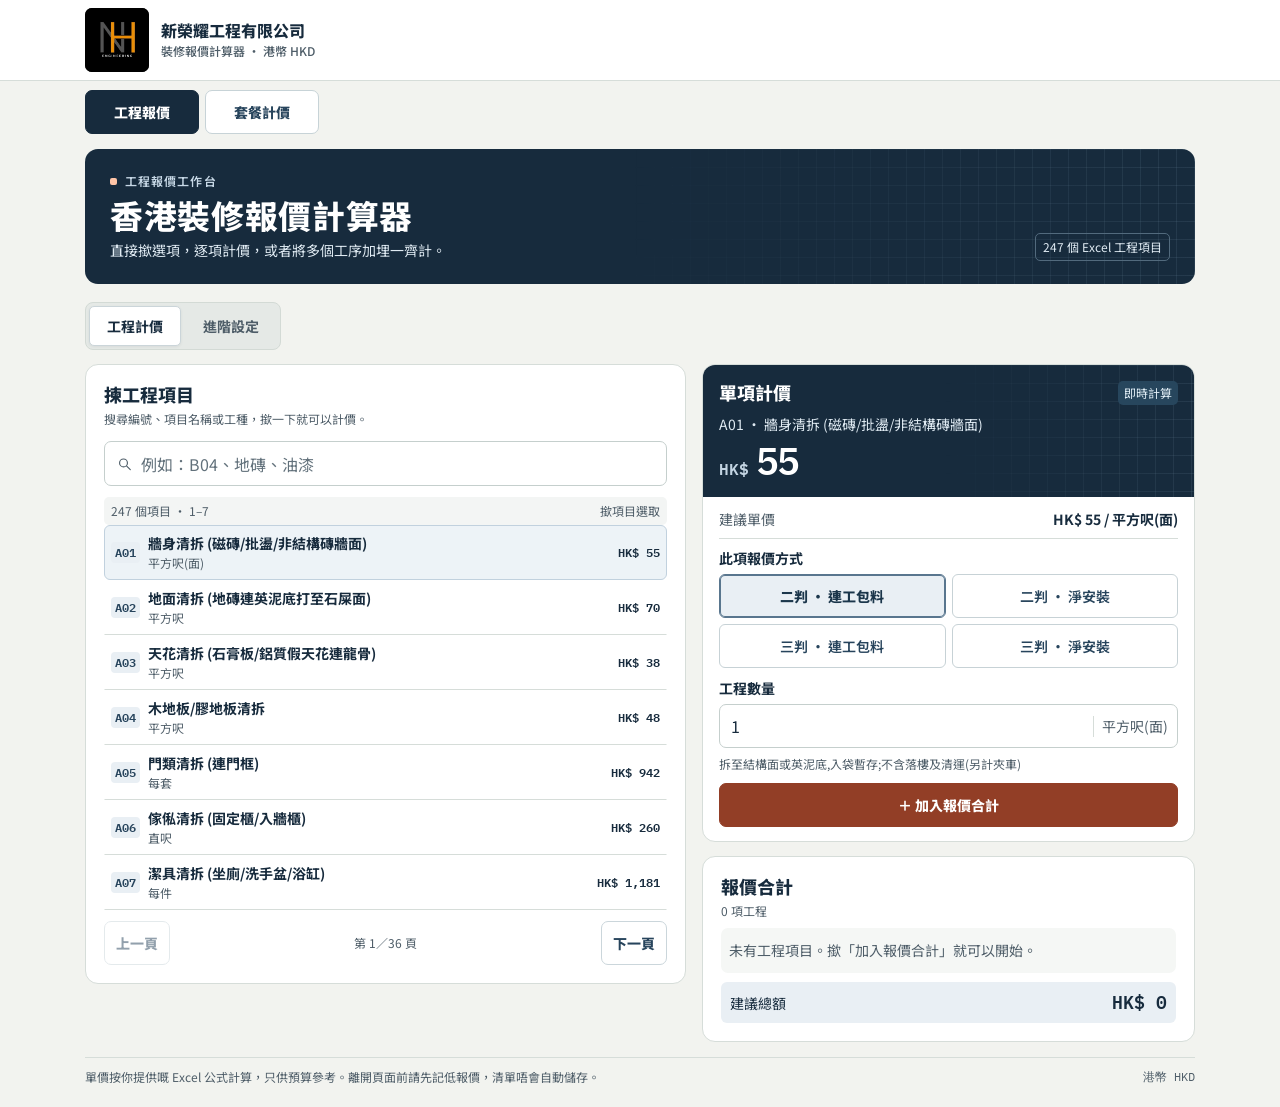
==== index.html @ e6877ed7 "Add files via upload" ====
<!doctype html>
<html lang="zh-HK">
<head>
  <meta charset="utf-8">
  <meta name="viewport" content="width=device-width, initial-scale=1">
  <meta name="theme-color" content="#172b3d">
  <title>裝修報價計算器｜新榮耀工程有限公司</title>
  <link rel="stylesheet" href="styles.css">
  <link rel="stylesheet" href="quote-view.css">
  <link rel="stylesheet" href="package-view.css">
  <script type="module" src="app.js"></script>
  <script type="module" src="package-app.js"></script>
  <script type="module" src="tabs.js"></script>
</head>
<body>
  <header class="top"><div class="frame top-inner"><img class="company-logo" src="company-logo.jpeg" width="500" height="500" alt=""><span class="wordmark">新榮耀工程有限公司<small>裝修報價計算器 · 港幣 HKD</small></span></div></header>
  <main class="frame">
    <div class="app-tabs" role="tablist" aria-label="切換計算器">
      <button type="button" role="tab" id="tab-quote" aria-selected="true" aria-controls="quote-view">工程報價</button>
      <button type="button" role="tab" id="tab-package" aria-selected="false" aria-controls="package-view" tabindex="-1">套餐計價</button>
    </div>
    <section id="quote-view" role="tabpanel" aria-labelledby="tab-quote">
    <header class="masthead"><div><p class="eyebrow"><span></span> 工程報價工作台</p><h1>香港裝修報價計算器</h1><p class="intro">直接撳選項，逐項計價，或者將多個工序加埋一齊計。</p></div><span class="meta">247 個 Excel 工程項目</span></header>
    <nav class="switcher" aria-label="計算器頁面">
      <button type="button" id="show-calculator" data-view="calculator" aria-pressed="true" aria-controls="calculator">工程計價</button>
      <button type="button" id="show-settings" data-view="settings" aria-pressed="false" aria-controls="settings">進階設定</button>
    </nav>
    <div class="workspace">
      <div class="left">
        <section class="panel library" id="calculator" aria-labelledby="library-title">
          <div class="panel-head"><div><h2 id="library-title">揀工程項目</h2><p>搜尋編號、項目名稱或工種，撳一下就可以計價。</p></div></div>
          <label class="search"><svg viewBox="0 0 24 24" width="18" height="18" fill="none" stroke="currentColor" stroke-width="1.6" stroke-linecap="round" aria-hidden="true"><circle cx="10.5" cy="10.5" r="5.5"/><path d="m15 15 5 5"/></svg><input id="search" type="search" aria-label="搜尋工程" autocomplete="off" placeholder="例如：B04、地磚、油漆"></label>
          <div class="list-label"><span id="item-count" role="status"></span><span>撳項目選取</span></div>
          <div id="items"></div>
          <div class="pager" id="pager"></div>
        </section>
        <section class="panel settings" id="settings" aria-labelledby="settings-title" hidden>
          <div class="panel-head"><div><h2 id="settings-title">進階設定</h2><p>直接撳選項，設定會即時套用到全部已加項目。</p></div></div>
          <div id="option-groups"></div>
          <div class="settings-actions"><button class="button secondary" id="reset-settings" type="button">還原 Excel 設定</button><button class="button primary" id="back" type="button">返回工程計價</button></div>
        </section>
      </div>
      <div class="right">
        <section class="panel editor" id="editor" aria-labelledby="editor-heading" tabindex="-1">
          <div class="estimate"><div class="estimate-head"><h2 id="editor-heading">單項計價</h2><span class="tag">即時計算</span></div><p id="selected-name"></p><div class="amount"><span>HK$</span><output id="preview-total" aria-live="polite" aria-atomic="true"></output></div></div>
          <div class="editor-body">
            <div class="rate-row"><span>建議單價</span><strong id="rate"></strong></div>
            <fieldset class="mode-block"><legend>此項報價方式</legend><div class="choice-grid modes" id="modes"></div></fieldset>
            <label class="qty-label"><span>工程數量</span><span class="quantity"><input id="qty" type="number" inputmode="decimal" min="0" max="10000000" step="any" value="1" aria-describedby="qty-error"><span id="unit"></span></span></label>
            <p class="error" id="qty-error" hidden>請輸入 0 至 10,000,000 之間嘅數量。</p>
            <p id="scope" class="scope"></p>
            <p id="warning" class="error" hidden>原表信心度 C，報價前建議先詢價。</p>
            <button class="button primary add" id="add" type="button">＋ 加入報價合計</button>
            <p id="add-status" class="feedback" role="status" hidden></p>
          </div>
        </section>
        <section class="panel quote" aria-labelledby="quote-title">
          <div class="panel-head"><div><h2 id="quote-title">報價合計</h2><p id="quote-count"></p></div></div>
          <div id="quote-lines"></div>
          <div class="quote-total"><span>建議總額</span><strong id="quote-total" aria-live="polite" aria-atomic="true">HK$ 0</strong></div>
        </section>
      </div>
    </div>
    <footer><p>單價按你提供嘅 Excel 公式計算，只供預算參考。離開頁面前請先記低報價，清單唔會自動儲存。</p><span>港幣 HKD</span></footer>
    </section>
    <section id="package-view" role="tabpanel" aria-labelledby="tab-package" hidden>
      <header class="banner">
        <div><p class="eyebrow"><span></span> 裝修套餐報價</p><h1>公屋／居屋套餐計算器</h1><p>揀戶型同裝修範圍，改數量，即時計算套餐報價。</p></div>
        <span class="badge">固定加價 <strong>15%</strong></span>
      </header>
      <div class="workspace">
        <section class="card picker" aria-labelledby="picker-title">
          <div class="head"><div><h2 id="picker-title">揀套餐</h2><p>直接撳選項，唔需要下拉選單。</p></div><span class="counter">12 款套餐</span></div>
          <div class="types" role="group" aria-label="屋苑類型">
            <button type="button" data-type="公屋" aria-pressed="true">公屋</button>
            <button type="button" data-type="居屋" aria-pressed="false">居屋</button>
          </div>
          <div class="options" id="package-options" role="group" aria-label="戶型及裝修範圍"></div>
        </section>
        <aside class="card estimate" aria-labelledby="estimate-title">
          <div class="estimate-head"><div class="head"><h2 id="estimate-title">套餐建議報價</h2><span class="tag">加 15%</span></div><p id="quote-package"></p><div class="amount"><span>HK$</span><output id="package-total" aria-live="polite" aria-atomic="true"></output></div></div>
          <div class="estimate-body">
            <div class="figure"><span>二判明細底價</span><strong id="base-total"></strong></div>
            <div class="figure"><span>利潤加價（15%）</span><strong id="profit-total"></strong></div>
            <p class="formula">報價 = 二判明細底價 × 1.15</p>
          </div>
        </aside>
        <section class="card details" aria-labelledby="details-title">
          <div class="head"><div><h2 id="details-title">工程明細</h2><p id="details-subtitle"></p></div><button type="button" class="reset" id="reset">還原數量</button></div>
          <p class="spec" id="spec"></p>
          <p class="hint" id="qty-help">按實際度尺修改數量；填 0 就唔計嗰項。</p>
          <div class="details-labels" aria-hidden="true"><span>工程項目 / 二判單價</span><span>數量</span><span>底價小計</span></div>
          <div id="lines"></div>
          <p class="status" id="status" role="status" hidden></p>
          <div class="bottom-total"><span>套餐建議報價</span><strong id="bottom-total"></strong></div>
        </section>
      </div>
      <footer><p>按你提供嘅 Excel 二判明細逐項重算，不採用原表唔一致嘅固定總數。只計所列工序，唔會自動另加未列明物料或費用。</p><p>報價只供預算參考。頁面重新整理後，數量會回復套餐預設。</p></footer>
    </section>
  </main>
<script data-pplx-inline-edit>
(function () {
  if (window === window.top) return;

  const allowedParentOrigins = ["https://www.perplexity.ai","https://perplexity.ai","https://testing.perplexity.ai","https://staging.perplexity.ai","https://*.preview.i.perplexity.ai","http://perplexity.localhost","http://localhost:1420","http://127.0.0.1:1420","http://localhost:3000","http://127.0.0.1:3000","http://localhost:5173","http://127.0.0.1:5173"];
  const MAX_FONT_BYTES = 500 * 1024;
  const MAX_TOTAL_FONT_BYTES = 2 * 1024 * 1024;
  const DEFAULT_LINE_HEIGHT = 16;
  let scrollForwarding = false;
  let scrollRaf = 0;
  let trustedTopOrigin = null;

  // Allow entries like "https://*.preview.i.perplexity.ai" — the wildcard
  // matches a single DNS label (no dots), so "https://*.foo" cannot stretch
  // across multiple labels.
  function matchesAllowedOrigin(origin) {
    if (!origin) return false;
    for (const entry of allowedParentOrigins) {
      if (!entry.includes("*")) {
        if (entry === origin) return true;
        continue;
      }
      const pattern = new RegExp(
        "^" +
          entry.replace(/[.+?^${}()|[\]\\]/g, "\\$&").replace(/\*/g, "[^.]+") +
          "$",
      );
      if (pattern.test(origin)) return true;
    }
    return false;
  }

  // Trust decision: when the sender is same-origin-visible (event.origin is a
  // real origin like https://www.perplexity.ai) we trust event.origin directly.
  // When event.origin is "null" (opaque broker srcdoc), we fall back to the
  // broker's stamped `parentOrigin` to identify the top window. The fallback
  // is claim-only — we rely on the browser's native `targetOrigin` enforcement
  // on the response path (see postToTrustedTop) to ensure replies can't be
  // delivered to anyone but the actual top window of that claimed origin.
  function getTrustedParentOrigin(event) {
    const forwardedParentOrigin =
      typeof event.data.parentOrigin === "string" ? event.data.parentOrigin : null;
    const parentOrigin = event.origin === "null" ? forwardedParentOrigin : event.origin;
    return matchesAllowedOrigin(parentOrigin) ? parentOrigin : null;
  }

  // All responses go to window.top with targetOrigin = the allowlisted origin.
  // An attacker that iframes us inside their own null-origin broker can claim
  // any parentOrigin they like, but the browser will drop the reply whenever
  // the real top's origin doesn't match — so the screenshot never leaves.
  function postToTrustedTop(message) {
    if (!trustedTopOrigin) return;
    try {
      window.top.postMessage(message, trustedTopOrigin);
    } catch (_error) {}
  }

  const PICK_CAPABILITIES = ["pick"];
  const PICK_CHAIN_LENGTH = 4;
  const PICK_MAX_TEXT_CHARS = 120;
  const PICK_MAX_HTML_CHARS = 300;

  function truncate(value, maxChars) {
    return value.length > maxChars ? value.slice(0, maxChars - 1) + "…" : value;
  }

  function isPickableElement(element) {
    return (
      element instanceof Element &&
      element !== document.documentElement &&
      element !== document.body
    );
  }

  function resolvePickTarget(x, y) {
    if (!Number.isFinite(x) || !Number.isFinite(y)) return null;
    const element = document.elementFromPoint(x, y);
    return isPickableElement(element) ? element.closest("svg") || element : null;
  }

  function pickLabel(element) {
    if (element.id) return element.localName + "#" + element.id;
    return [element.localName].concat(Array.from(element.classList).slice(0, 2)).join(".");
  }

  // Only attributes that help find the element in source. data-* values and URL
  // query strings or fragments can carry tokens.
  const PICK_ATTRIBUTES = new Set([
    "id",
    "class",
    "name",
    "type",
    "role",
    "alt",
    "aria-label",
    "href",
    "src",
  ]);

  function pickAttributeValue(attribute) {
    return attribute.name === "href" || attribute.name === "src"
      ? attribute.value.split(/[?#]/)[0]
      : attribute.value;
  }

  function describePickElement(element) {
    const chain = [];
    for (
      let current = element;
      isPickableElement(current) && chain.length < PICK_CHAIN_LENGTH;
      current = current.parentElement
    ) {
      chain.unshift(current);
    }
    const attributes = Array.from(element.attributes)
      .filter((attribute) => PICK_ATTRIBUTES.has(attribute.name))
      .map((attribute) => ` ${attribute.name}="${pickAttributeValue(attribute).replace(/"/g, "&quot;")}"`)
      .join("");
    const text = (element.innerText || element.textContent || "").replace(/\s+/g, " ").trim();
    return {
      chain: chain.map(pickLabel),
      html: truncate(`<${element.localName}${attributes}>`, PICK_MAX_HTML_CHARS),
      text: text ? truncate(text, PICK_MAX_TEXT_CHARS) : undefined,
    };
  }

  // Hover asks once per frame, and innerText on a large section forces layout,
  // so only the rect is re-read while the pointer stays on the same element.
  // Clicks ask for fresh details since the page may have changed the element.
  let lastPick = null;

  function describePickTarget(element, fresh) {
    if (fresh || lastPick?.element !== element) {
      lastPick = { element, details: describePickElement(element) };
    }
    const rect = element.getBoundingClientRect();
    return {
      rect: { x: rect.left, y: rect.top, width: rect.width, height: rect.height },
      ...lastPick.details,
    };
  }

  function inlineAll(original, clone) {
    if (original.nodeType !== 1 || clone.nodeType !== 1) return;

    try {
      const computedStyle = getComputedStyle(original);
      // cssText on a computed style is the serialized declaration in modern
      // Chromium/Safari — a single read beats enumerating ~400 longhand
      // properties. Firefox returns "" here, so we fall back on empty.
      const serialized = computedStyle.cssText;
      if (serialized) {
        clone.style.cssText = serialized;
      } else {
        const parts = new Array(computedStyle.length);
        for (let index = 0; index < computedStyle.length; index += 1) {
          const property = computedStyle[index];
          parts[index] = `${property}:${computedStyle.getPropertyValue(property)};`;
        }
        clone.style.cssText = parts.join("");
      }
    } catch (_error) {}

    const originalChildren = original.children;
    const clonedChildren = clone.children;
    for (
      let index = 0;
      index < originalChildren.length && index < clonedChildren.length;
      index += 1
    ) {
      inlineAll(originalChildren[index], clonedChildren[index]);
    }
  }

  function extractFontUrl(srcValue) {
    const matches = [
      ...srcValue.matchAll(
        /url\(["']?([^"')]+)["']?\)(?:\s*format\(["']?([^"')]+)["']?\))?/gi,
      ),
    ];
    if (matches.length === 0) return null;
    const woff2 = matches.find((m) => m[2] && m[2].toLowerCase().includes("woff2"));
    if (woff2) return woff2[1];
    const woff = matches.find((m) => m[2] && m[2].toLowerCase().includes("woff"));
    if (woff) return woff[1];
    return matches[0][1];
  }

  // Cache resolved font URL -> data URI across captures. Fonts on a page
  // essentially never change, and a batch run emits multiple captures back to
  // back — without this we'd refetch + re-base64 every time.
  const fontDataUriCache = new Map();
  const SRC_DECLARATION_RE = /src\s*:\s*[^;}]+/i;

  async function fetchAsDataUri(url) {
    if (fontDataUriCache.has(url)) return fontDataUriCache.get(url);
    let dataUri = null;
    try {
      const response = await fetch(url, { mode: "cors", credentials: "omit" });
      if (response.ok) {
        const blob = await response.blob();
        if (blob.size <= MAX_FONT_BYTES) {
          dataUri = await new Promise((resolve) => {
            const reader = new FileReader();
            reader.onloadend = () =>
              resolve(typeof reader.result === "string" ? reader.result : null);
            reader.onerror = () => resolve(null);
            reader.readAsDataURL(blob);
          });
        }
      }
    } catch (_error) {
      dataUri = null;
    }
    fontDataUriCache.set(url, dataUri);
    return dataUri;
  }

  function collectFontFaceRuleTexts() {
    const rules = [];
    for (const sheet of document.styleSheets) {
      let cssRules;
      try {
        cssRules = sheet.cssRules;
      } catch (_error) {
        continue;
      }
      if (!cssRules) continue;
      for (const rule of cssRules) {
        const cssText = rule.cssText || "";
        if (cssText.startsWith("@font-face")) rules.push(cssText);
      }
    }
    return rules;
  }

  async function buildInlinedFontCss() {
    const ruleTexts = collectFontFaceRuleTexts();
    if (ruleTexts.length === 0) return null;

    const resolved = ruleTexts.map((cssText) => {
      if (!SRC_DECLARATION_RE.test(cssText)) return null;
      const srcMatch = cssText.match(/src\s*:\s*([^;}]+)[;}]/i);
      if (!srcMatch) return null;
      const url = extractFontUrl(srcMatch[1]);
      if (!url) return null;
      try {
        return { cssText, url: new URL(url, document.baseURI).href };
      } catch (_error) {
        return null;
      }
    });

    const dataUris = await Promise.all(
      resolved.map((entry) => (entry ? fetchAsDataUri(entry.url) : Promise.resolve(null))),
    );

    const inlined = [];
    let totalBytes = 0;
    for (let index = 0; index < resolved.length; index += 1) {
      const entry = resolved[index];
      const dataUri = dataUris[index];
      if (!entry || !dataUri) continue;
      const approxBytes = dataUri.length * 0.75;
      if (totalBytes + approxBytes > MAX_TOTAL_FONT_BYTES) break;
      totalBytes += approxBytes;
      inlined.push(entry.cssText.replace(SRC_DECLARATION_RE, `src: url("${dataUri}")`));
    }
    return inlined.length > 0 ? inlined.join("\n") : null;
  }

  function stripExternal(clone) {
    const images = clone.querySelectorAll("img");
    for (let index = 0; index < images.length; index += 1) {
      const src = images[index].getAttribute("src");
      if (src && !src.startsWith("data:")) images[index].removeAttribute("src");
    }

    const elements = clone.querySelectorAll("*");
    for (let index = 0; index < elements.length; index += 1) {
      const style = elements[index].style.cssText;
      if (style && style.includes("url(")) {
        elements[index].style.cssText = style.replace(
          /url\(["']?(?!data:)[^)"']*["']?\)/gi,
          "none",
        );
      }
    }
  }

  function emitScroll() {
    scrollRaf = 0;
    if (!scrollForwarding) return;
    postToTrustedTop({
      type: "INLINE_EDIT_SCROLL",
      scrollX: window.scrollX,
      scrollY: window.scrollY,
      capabilities: PICK_CAPABILITIES,
    });
  }

  window.addEventListener(
    "scroll",
    function () {
      if (!scrollForwarding || scrollRaf) return;
      scrollRaf = requestAnimationFrame(emitScroll);
    },
    { passive: true, capture: true },
  );

  async function handleCaptureRequest(event) {
    const requestId = event.data.requestId;
    const scrollX = window.scrollX;
    const scrollY = window.scrollY;
    const width = window.innerWidth;
    const height = window.innerHeight;

    function postResult(dataUrl) {
      postToTrustedTop({
        type: "INLINE_EDIT_SCREENSHOT_RESULT",
        requestId,
        dataUrl,
        scrollX,
        scrollY,
      });
    }

    try {
      // Wait for any pending web fonts to resolve so both inline metrics and
      // the @font-face inlining below see the same loaded faces.
      if (document.fonts && document.fonts.ready) {
        try {
          await document.fonts.ready;
        } catch (_error) {}
      }

      const clone = document.documentElement.cloneNode(true);
      inlineAll(document.documentElement, clone);

      const removedNodes = clone.querySelectorAll("script,link[rel=\"stylesheet\"],style");
      for (let index = 0; index < removedNodes.length; index += 1) {
        removedNodes[index].remove();
      }

      stripExternal(clone);

      // Re-embed web fonts as data-URI @font-face rules so the SVG rasterizer
      // can resolve them — external font URLs aren't fetched during
      // foreignObject rendering, which would otherwise force a fallback face
      // and change text metrics.
      const inlinedFontCss = await buildInlinedFontCss();
      if (inlinedFontCss) {
        const styleEl = document.createElement("style");
        styleEl.textContent = inlinedFontCss;
        const head = clone.querySelector("head");
        if (head) head.appendChild(styleEl);
        else clone.insertBefore(styleEl, clone.firstChild);
      }

      const html = new XMLSerializer().serializeToString(clone);
      const svg =
        `<svg xmlns="http://www.w3.org/2000/svg" width="${width}" height="${height}">` +
        '<foreignObject width="100%" height="100%">' +
        `<div xmlns="http://www.w3.org/1999/xhtml" style="width:${width}px;height:${height}px;overflow:hidden">` +
        `<div style="position:relative;left:-${scrollX}px;top:-${scrollY}px">` +
        html +
        "</div></div></foreignObject></svg>";
      const svgUrl = `data:image/svg+xml;charset=utf-8,${encodeURIComponent(svg)}`;
      const image = new Image();
      image.onload = function () {
        const canvas = document.createElement("canvas");
        canvas.width = width;
        canvas.height = height;
        canvas.getContext("2d").drawImage(image, 0, 0);
        postResult(canvas.toDataURL("image/png"));
      };
      image.onerror = function () {
        postResult(null);
      };
      image.src = svgUrl;
    } catch (_error) {
      postResult(null);
    }
  }

  window.addEventListener("message", function (event) {
    if (!event.data) return;
    // Only accept messages from the direct parent frame. Blocks sibling /
    // unrelated-window postMessage senders that could otherwise reach us.
    if (event.source !== window.parent) return;

    const trustedParentOrigin = getTrustedParentOrigin(event);
    if (!trustedParentOrigin) return;
    trustedTopOrigin = trustedParentOrigin;

    if (event.data.type === "INLINE_EDIT_PICK") {
      const element = resolvePickTarget(event.data.x, event.data.y);
      postToTrustedTop({
        type: "INLINE_EDIT_PICK_RESULT",
        seq: event.data.seq,
        target: element ? describePickTarget(element, event.data.fresh === true) : null,
      });
      return;
    }

    if (event.data.type === "INLINE_EDIT_SCROLL_START") {
      scrollForwarding = true;
      emitScroll();
      return;
    }

    if (event.data.type === "INLINE_EDIT_SCROLL_STOP") {
      scrollForwarding = false;
      if (scrollRaf) cancelAnimationFrame(scrollRaf);
      scrollRaf = 0;
      return;
    }

    if (event.data.type === "INLINE_EDIT_SCROLL_BY") {
      const { deltaX, deltaY, deltaMode } = event.data;
      if (!scrollForwarding || !Number.isFinite(deltaX) || !Number.isFinite(deltaY)) return;
      if (deltaMode !== 0 && deltaMode !== 1 && deltaMode !== 2) return;
      const lineHeight =
        parseFloat(getComputedStyle(document.documentElement).lineHeight) || DEFAULT_LINE_HEIGHT;
      const scaleX = deltaMode === 1 ? lineHeight : deltaMode === 2 ? window.innerWidth : 1;
      const scaleY = deltaMode === 1 ? lineHeight : deltaMode === 2 ? window.innerHeight : 1;
      // The selection overlay receives the wheel event instead of this iframe.
      // Instant scrolling preserves trackpad deltas even on smooth-scroll sites.
      window.scrollBy({ left: deltaX * scaleX, top: deltaY * scaleY, behavior: "instant" });
      emitScroll();
      return;
    }

    if (event.data.type !== "INLINE_EDIT_CAPTURE_REQUEST") return;

    handleCaptureRequest(event);
  });
})();


</script></body>
</html>
---- styles.css ----
@import url('https://fonts.googleapis.com/css2?family=Noto+Sans+HK:wght@400;500;600;700;800&family=IBM+Plex+Mono:wght@400;500;600&display=swap');

:root{--canvas:#f2f3ef;--paper:#fff;--ink:#172b3d;--muted:#4e5d68;--border:#d6ddd9;--blue:#27445c;--blue-bg:#e9eff4;--rust:#923e26;--rust-bg:#f8efe9;--body:'Noto Sans HK','PingFang HK','Microsoft JhengHei',sans-serif;--mono:'IBM Plex Mono',monospace;--xs:.75rem;--sm:.875rem;--base:1rem;--lg:1.125rem;--xl:clamp(1.53rem,1.31rem + 1vw,2.05rem)}
*,*::before,*::after{box-sizing:border-box}
[hidden]{display:none!important}
body{margin:0;background:var(--canvas);color:var(--ink);font:var(--base)/1.5 var(--body);-webkit-font-smoothing:antialiased}
h1,h2,h3,p{margin:0}
button,input{font:inherit;color:inherit}
button{cursor:pointer}
button:disabled{cursor:not-allowed;opacity:.5}
button:focus-visible,input:focus-visible{outline:2px solid #416c90;outline-offset:2px}
.frame{width:min(100% - 56px,1110px);margin-inline:auto}
.top{background:white;border-bottom:1px solid var(--border)}
.top-inner{display:flex;align-items:center;gap:12px;padding-block:8px}
.company-logo{display:block;flex:none;width:64px;height:64px;object-fit:contain;border-radius:7px;background:#000}
.wordmark{font-weight:800;line-height:1.22}
.wordmark small{display:block;font-size:var(--xs);color:var(--muted);font-weight:500;margin-top:3px}
.app-tabs{display:flex;gap:6px;position:sticky;top:0;z-index:4;padding:9px 0;background:var(--canvas)}
.app-tabs button{min-height:44px;min-width:114px;padding:6px 14px;border:1px solid #c7d3d7;border-radius:7px;background:#fff;color:var(--blue);font-size:var(--sm);font-weight:800}
.app-tabs button[aria-selected=true]{background:var(--ink);border-color:var(--ink);color:#fff}
#quote-view .masthead,#package-view .banner{margin-top:6px}
#quote-view #editor,#quote-view #show-calculator{scroll-margin-top:66px}
#package-view .estimate{top:70px}
@media(max-width:720px){
  .frame{width:calc(100% - 28px)}
  .top-inner{padding-block:6px}
  .wordmark{font-size:var(--sm)}
  .company-logo{width:52px;height:52px}
  .app-tabs{padding-block:7px}
  .app-tabs button{flex:1;min-width:0}
}
---- quote-view.css ----
:where(#quote-view) .masthead{display:flex;align-items:end;justify-content:space-between;gap:15px;margin-block:26px 18px;padding:23px 25px;background:var(--ink);color:#fff;border-radius:13px;position:relative;isolation:isolate;overflow:hidden}
:where(#quote-view) .masthead::after,:where(#quote-view) .estimate::after{content:'';position:absolute;z-index:-1;inset:0 0 0 48%;background-image:linear-gradient(#8dacbf32 1px,transparent 1px),linear-gradient(90deg,#8dacbf32 1px,transparent 1px);background-size:18px 18px;mask-image:linear-gradient(90deg,transparent,#000);opacity:.65;pointer-events:none}
:where(#quote-view) .eyebrow{font-size:var(--xs);color:#c7d8e6;letter-spacing:.09em;font-weight:600}
:where(#quote-view) .eyebrow span{display:inline-block;width:7px;height:7px;margin-right:4px;background:#ffc5a7;border-radius:2px;vertical-align:1px}
:where(#quote-view) h1{font-size:var(--xl);line-height:1.22;letter-spacing:.02em;font-weight:800;margin:5px 0}
:where(#quote-view) .intro,:where(#quote-view) .meta{color:#e0ebf3;font-size:var(--sm)}
:where(#quote-view) .meta{font-size:var(--xs);white-space:nowrap;padding:4px 7px;border:1px solid #526a7d;border-radius:5px}
:where(#quote-view) .switcher{display:inline-flex;gap:4px;background:#e5e9e6;border:1px solid #d3dad5;padding:3px;border-radius:8px;margin-bottom:14px}
:where(#quote-view) .switcher button{border:1px solid transparent;border-radius:5px;background:none;min-height:40px;padding:6px 17px;color:var(--muted);font-size:var(--sm);font-weight:700}
:where(#quote-view) .switcher button[aria-pressed=true]{background:white;border-color:#cbd5d9;color:var(--ink);box-shadow:0 1px 3px #172b3d12}
:where(#quote-view) .workspace{display:grid;grid-template-columns:minmax(0,1.22fr) minmax(0,1fr);gap:16px;align-items:start}
:where(#quote-view) .left,:where(#quote-view) .right{min-width:0}
:where(#quote-view) .right{display:grid;gap:14px}
:where(#quote-view) .panel{border:1px solid var(--border);border-radius:13px;background:var(--paper);min-width:0}
:where(#quote-view) .library,:where(#quote-view) .settings,:where(#quote-view) .quote{padding:18px}
:where(#quote-view) .panel-head{margin-bottom:13px}
:where(#quote-view) h2{font-size:var(--lg);line-height:1.28;font-weight:800}
:where(#quote-view) .panel-head p{font-size:var(--xs);color:var(--muted);margin-top:4px}
:where(#quote-view) .search{display:flex;align-items:center;gap:8px;padding:0 11px;border:1px solid #c5cfcd;border-radius:7px;color:var(--muted);height:45px}
:where(#quote-view) .search input{min-width:0;width:100%;height:100%;padding:0;border:0;outline:none;background:transparent;font-size:var(--base)}
:where(#quote-view) .search:focus-within,:where(#quote-view) .quantity:focus-within{outline:2px solid #416c90;outline-offset:2px}
:where(#quote-view) input::placeholder{color:#62717b}
:where(#quote-view) .list-label{display:flex;justify-content:space-between;gap:6px;margin-top:11px;background:#f3f5f4;border-radius:5px;padding:5px 7px;font-size:var(--xs);color:var(--muted)}
:where(#quote-view) .item{display:grid;grid-template-columns:auto minmax(0,1fr) auto;gap:8px;align-items:center;text-align:left;width:100%;min-height:55px;border:1px solid transparent;border-bottom-color:var(--border);background:white;padding:7px 6px}
:where(#quote-view) .item:hover{background:#f5f8fa}
:where(#quote-view) .item[aria-pressed=true]{background:#edf3f7;border-color:#c1d1de;border-radius:6px}
:where(#quote-view) .code{display:inline-block;background:var(--blue-bg);color:var(--blue);font:600 var(--xs)/1.35 var(--mono);border-radius:4px;padding:2px 4px;white-space:nowrap}
:where(#quote-view) .item-text strong{display:block;font-size:var(--sm);font-weight:700;overflow-wrap:anywhere}
:where(#quote-view) .item-text small{display:block;font-size:var(--xs);color:var(--muted)}
:where(#quote-view) .item-price{font:600 var(--xs)/1.25 var(--mono);white-space:nowrap}
:where(#quote-view) .button{padding:8px 11px;min-height:44px;border:1px solid transparent;border-radius:7px;font-size:var(--sm);font-weight:800}
:where(#quote-view) .primary{background:var(--rust);color:white;border-color:var(--rust)}
:where(#quote-view) .primary:hover:not(:disabled){background:#79311d}
:where(#quote-view) .secondary{background:#fff;color:var(--blue);border-color:#cbd6db}
:where(#quote-view) .secondary:hover:not(:disabled){background:var(--blue-bg)}
:where(#quote-view) .pager{display:flex;align-items:center;justify-content:space-between;gap:8px;margin-top:11px;font-size:var(--xs);color:var(--muted)}
:where(#quote-view) .pager:empty{display:none}
:where(#quote-view) .empty{font-size:var(--sm);padding:12px 8px;color:var(--muted);background:#f5f7f5;border-radius:7px;margin-top:7px}
:where(#quote-view) .estimate{position:relative;isolation:isolate;overflow:hidden;border-radius:12px 12px 0 0;padding:16px;background:var(--ink);color:#fff}
:where(#quote-view) .estimate-head{display:flex;justify-content:space-between;align-items:center;gap:6px;margin-bottom:9px}
:where(#quote-view) .tag{background:#27465d;color:#e2eff7;padding:3px 6px;border-radius:5px;font-size:var(--xs);white-space:nowrap}
:where(#quote-view) #selected-name{color:#e0ebf3;font-size:var(--sm);overflow-wrap:anywhere}
:where(#quote-view) .amount{display:flex;gap:7px;align-items:baseline;font-family:var(--mono);margin-top:4px}
:where(#quote-view) .amount>span{color:#c3d4e2;font-weight:600;flex:none}
:where(#quote-view) .amount output{font-size:clamp(1.65rem,1.37rem + 1.28vw,2.6rem);line-height:1.1;letter-spacing:-.055em;font-weight:600;min-width:0;overflow-wrap:anywhere}
:where(#quote-view) .editor{scroll-margin-top:12px}
:where(#quote-view) .editor:focus{outline:none}
:where(#quote-view) .editor-body{padding:12px 16px 14px}
:where(#quote-view) .rate-row{display:flex;justify-content:space-between;gap:8px;font-size:var(--sm);padding-bottom:8px;border-bottom:1px solid var(--border)}
:where(#quote-view) .rate-row span{color:var(--muted)}
:where(#quote-view) .rate-row strong{text-align:right}
:where(#quote-view) fieldset{border:0;padding:0;margin:0;min-width:0}
:where(#quote-view) legend,:where(#quote-view) .qty-label>span:first-child{font-size:var(--sm);font-weight:700;display:block;padding:0;margin-bottom:5px}
:where(#quote-view) .mode-block{margin-top:9px}
:where(#quote-view) .choice-grid{display:grid;grid-template-columns:repeat(3,minmax(0,1fr));gap:6px}
:where(#quote-view) .choice-grid button{min-height:44px;padding:5px 6px;border:1px solid #c7d2d6;border-radius:6px;background:#fff;color:var(--blue);font-size:var(--sm);font-weight:600;overflow-wrap:anywhere}
:where(#quote-view) .choice-grid button:hover{background:#f4f7f9}
:where(#quote-view) .choice-grid button[aria-pressed=true]{background:var(--blue-bg);border-color:#59768e;color:#1b364b;font-weight:800;box-shadow:inset 0 0 0 1px #59768e}
:where(#quote-view) .choice-grid button small{display:block;font:500 var(--xs)/1.25 var(--mono);color:var(--muted);margin-top:2px}
:where(#quote-view) .choice-grid.modes,:where(#quote-view) .choice-grid.sites{grid-template-columns:repeat(2,minmax(0,1fr))}
:where(#quote-view) .qty-label{display:block;margin-top:10px}
:where(#quote-view) .quantity{border:1px solid #c5cfcd;border-radius:7px;display:flex;align-items:center;gap:8px;padding:0 9px;min-height:44px}
:where(#quote-view) .quantity input{flex:1;min-width:0;width:100%;border:0;outline:none;height:42px;background:transparent;font-size:var(--base)}
:where(#quote-view) .quantity>span{border-left:1px solid var(--border);padding-left:8px;color:var(--muted);font-size:var(--sm);overflow-wrap:anywhere;max-width:55%}
:where(#quote-view) .scope{color:var(--muted);font-size:var(--xs);margin-top:7px;overflow-wrap:anywhere}
:where(#quote-view) .error{color:var(--rust);font-size:var(--xs);margin-top:5px;font-weight:700}
:where(#quote-view) .add{width:100%;margin-top:10px}
:where(#quote-view) .feedback{font-size:var(--xs);color:var(--blue);font-weight:700;margin-top:7px}
:where(#quote-view) .quote .panel-head{margin-bottom:8px}
:where(#quote-view) .quote-total{margin-top:9px;padding:9px;background:var(--blue-bg);display:flex;align-items:baseline;justify-content:space-between;gap:10px;border-radius:6px;font-size:var(--sm)}
:where(#quote-view) .quote-total strong{font:600 var(--lg)/1.2 var(--mono);text-align:right;overflow-wrap:anywhere;min-width:0}
:where(#quote-view) .line{padding:8px 0;border-bottom:1px solid var(--border)}
:where(#quote-view) .line-head,:where(#quote-view) .line-tail{display:flex;justify-content:space-between;align-items:center;gap:8px}
:where(#quote-view) .line-head h3{font-size:var(--sm);overflow-wrap:anywhere}
:where(#quote-view) .line-head p{font-size:var(--xs);color:var(--muted);margin-top:2px}
:where(#quote-view) .remove{font-size:var(--xs);min-height:44px;padding:4px 6px;white-space:nowrap;color:var(--rust);background:none;border:1px solid transparent;border-radius:5px}
:where(#quote-view) .remove:hover{background:var(--rust-bg)}
:where(#quote-view) .line-tail{margin-top:6px;font-size:var(--sm)}
:where(#quote-view) .line-tail label{font-size:var(--xs);color:var(--muted);white-space:nowrap}
:where(#quote-view) .line-tail input{height:44px;width:75px;border:1px solid #c5cfcd;border-radius:6px;padding:2px 5px;font-size:var(--base)}
:where(#quote-view) .line-tail input[aria-invalid=true]{border-color:var(--rust)}
:where(#quote-view) .line-tail strong{overflow-wrap:anywhere}
:where(#quote-view) .settings-group{padding:11px 0;border-top:1px solid var(--border)}
:where(#quote-view) .settings-group h3{font-size:var(--sm);color:var(--blue);margin-bottom:9px}
:where(#quote-view) .option-field+.option-field{margin-top:10px}
:where(#quote-view) .settings-actions{display:flex;gap:7px;flex-wrap:wrap;margin-top:6px}
:where(#quote-view) footer{border-top:1px solid var(--border);margin-top:15px;padding:10px 0 21px;display:flex;justify-content:space-between;gap:10px;color:var(--muted);font-size:var(--xs)}
:where(#quote-view) footer span{white-space:nowrap;font-family:var(--mono)}
@media(max-width:720px){:where(#quote-view) .frame{width:calc(100% - 28px)}:where(#quote-view) .top-inner{min-height:55px}:where(#quote-view) .wordmark{font-size:var(--sm)}:where(#quote-view) .masthead{margin-block:14px 11px;padding:15px;align-items:start;flex-direction:column;gap:7px}:where(#quote-view) .masthead .meta{display:none}:where(#quote-view) .switcher{width:100%;margin-bottom:10px}:where(#quote-view) .switcher button{flex:1;min-height:44px}:where(#quote-view) .workspace{grid-template-columns:minmax(0,1fr);gap:11px}:where(#quote-view) .right{gap:11px}:where(#quote-view) .library,:where(#quote-view) .settings,:where(#quote-view) .quote{padding:13px}:where(#quote-view) .estimate,:where(#quote-view) .editor-body{padding-left:13px;padding-right:13px}:where(#quote-view) .item{gap:6px}:where(#quote-view) .choice-grid button{font-size:var(--xs)}:where(#quote-view) .choice-grid.modes button,:where(#quote-view) .choice-grid.sites button{font-size:var(--sm)}}
@media(max-width:720px){:where(#quote-view) .top-inner{padding-block:6px}:where(#quote-view) .company-logo{width:52px;height:52px}}
---- package-view.css ----
:where(#package-view) .banner{display:flex;justify-content:space-between;align-items:center;gap:14px;padding:23px 25px;margin-block:24px 18px;border-radius:13px;background:var(--ink);color:#fff;position:relative;isolation:isolate;overflow:hidden}
:where(#package-view) .banner::after,:where(#package-view) .estimate-head::after{content:'';position:absolute;z-index:-1;inset:0 0 0 46%;background-image:linear-gradient(#8dacbf32 1px,transparent 1px),linear-gradient(90deg,#8dacbf32 1px,transparent 1px);background-size:18px 18px;mask-image:linear-gradient(90deg,transparent,#000);opacity:.7;pointer-events:none}
:where(#package-view) .banner p{font-size:var(--sm);color:#e1ebf3}
:where(#package-view) .banner .eyebrow{font-size:var(--xs);letter-spacing:.1em;color:#c7d8e6;font-weight:700}
:where(#package-view) .eyebrow span{display:inline-block;width:7px;height:7px;border-radius:2px;background:#ffc5a7;vertical-align:1px;margin-right:4px}
:where(#package-view) h1{font-size:var(--xl);font-weight:800;line-height:1.25;margin:5px 0}
:where(#package-view) .badge{border:1px solid #7790a3;border-radius:7px;padding:5px 8px;font-size:var(--sm);white-space:nowrap;color:#e2edf5}
:where(#package-view) .badge strong{color:#ffd2b9;font:600 var(--base)/1.35 var(--mono)}
:where(#package-view) .workspace{display:grid;grid-template-columns:minmax(0,1.55fr) minmax(0,1fr);grid-template-areas:"picker estimate" "details estimate";gap:14px 16px;align-items:start}
:where(#package-view) .card{background:#fff;border:1px solid var(--border);border-radius:13px;min-width:0}
:where(#package-view) .picker,:where(#package-view) .details{padding:17px}
:where(#package-view) .picker{grid-area:picker}
:where(#package-view) .details{grid-area:details}
:where(#package-view) .estimate{grid-area:estimate;position:sticky;top:12px}
:where(#package-view) .head{display:flex;align-items:flex-start;justify-content:space-between;gap:9px}
:where(#package-view) h2{font-size:var(--lg);font-weight:800;line-height:1.25}
:where(#package-view) .head p{font-size:var(--xs);color:var(--muted);margin-top:4px}
:where(#package-view) .counter,:where(#package-view) .tag{white-space:nowrap;font-size:var(--xs);font-weight:700;padding:3px 6px;border-radius:5px}
:where(#package-view) .counter{background:var(--blue-bg);color:var(--blue)}
:where(#package-view) .types{display:grid;grid-template-columns:1fr 1fr;gap:4px;padding:3px;background:#edf0ee;border:1px solid #d5dfda;border-radius:7px;margin:11px 0 8px}
:where(#package-view) .types button{min-height:40px;padding:4px 6px;border:1px solid transparent;border-radius:5px;font-size:var(--sm);font-weight:700;color:var(--muted);background:transparent}
:where(#package-view) .types button[aria-pressed=true]{background:#fff;color:var(--ink);border-color:#c7d0d3}
:where(#package-view) .options{display:grid;grid-template-columns:repeat(4,minmax(0,1fr));gap:6px}
:where(#package-view) .options button{min-height:49px;display:flex;gap:5px;flex-wrap:wrap;align-items:center;justify-content:center;border:1px solid #c8d3d7;border-radius:6px;background:#fff;padding:5px;color:var(--blue)}
:where(#package-view) .options button:hover{background:#f3f6f8}
:where(#package-view) .options button[aria-pressed=true]{background:var(--blue-bg);border-color:#59768e;box-shadow:inset 0 0 0 1px #59768e}
:where(#package-view) .options strong{font:600 var(--sm)/1.3 var(--mono);white-space:nowrap}
:where(#package-view) .options span{font-size:var(--xs);font-weight:700;white-space:nowrap}
:where(#package-view) .estimate-head{background:var(--ink);color:#fff;border-radius:12px 12px 0 0;padding:17px;position:relative;isolation:isolate;overflow:hidden}
:where(#package-view) .tag{background:#34516a;color:#ffe3ce}
:where(#package-view) #quote-package{color:#e2ebf3;font-size:var(--sm);margin-top:8px}
:where(#package-view) .amount{display:flex;gap:7px;align-items:baseline;margin-top:2px;font-family:var(--mono)}
:where(#package-view) .amount>span{color:#c6d6e2;font-weight:600;flex:none}
:where(#package-view) .amount output{font-size:clamp(1.78rem,1.44rem + 1.55vw,2.8rem);font-weight:600;line-height:1.12;letter-spacing:-.055em;overflow-wrap:anywhere;min-width:0}
:where(#package-view) .estimate-body{padding:4px 17px 14px}
:where(#package-view) .figure,:where(#package-view) .bottom-total{display:flex;justify-content:space-between;align-items:baseline;gap:8px;padding:8px 0;border-bottom:1px solid var(--border);font-size:var(--sm)}
:where(#package-view) .figure span{color:var(--muted)}
:where(#package-view) .figure strong,:where(#package-view) .bottom-total strong{font:600 var(--sm)/1.4 var(--mono);text-align:right;overflow-wrap:anywhere}
:where(#package-view) .formula{font-size:var(--xs);color:var(--muted);margin-top:8px}
:where(#package-view) .reset{min-height:44px;flex:none;border:1px solid #c7d4d9;border-radius:6px;background:#fff;color:var(--blue);padding:4px 8px;font-size:var(--xs);font-weight:700}
:where(#package-view) .reset:hover:not(:disabled){background:var(--blue-bg)}
:where(#package-view) .spec{font-size:var(--xs);color:#364e63;background:#edf2f4;border-radius:6px;padding:6px 8px;margin:8px 0}
:where(#package-view) .hint{font-size:var(--xs);color:var(--muted);margin:7px 0}
:where(#package-view) .line,:where(#package-view) .details-labels{display:grid;grid-template-columns:minmax(0,1fr) 75px minmax(86px,auto);gap:9px;align-items:center}
:where(#package-view) .details-labels{font-size:var(--xs);color:var(--muted);background:#f4f6f5;padding:5px 7px;border-radius:5px}
:where(#package-view) .details-labels span:last-child{text-align:right}
:where(#package-view) .line{padding:7px 2px;border-bottom:1px solid var(--border)}
:where(#package-view) .description{min-width:0}
:where(#package-view) .description h3{font-size:var(--sm);font-weight:700;overflow-wrap:anywhere}
:where(#package-view) .description p{color:var(--muted);font-size:var(--xs);margin-top:2px;overflow-wrap:anywhere}
:where(#package-view) .description .line-note{margin-top:3px}
:where(#package-view) .code{display:inline-block;background:var(--blue-bg);color:var(--blue);font:600 var(--xs)/1.35 var(--mono);border-radius:4px;padding:2px 4px;white-space:nowrap}
:where(#package-view) .qty input{width:100%;min-width:0;height:44px;border-radius:6px;border:1px solid #becccf;padding:4px 6px;background:#fff;font-size:var(--base)}
:where(#package-view) .qty input[aria-invalid=true]{border-color:var(--rust)}
:where(#package-view) .qty span,:where(#package-view) .subtotal>span{display:none}
:where(#package-view) .subtotal{text-align:right}
:where(#package-view) .subtotal strong{font:600 var(--xs)/1.4 var(--mono);overflow-wrap:anywhere}
:where(#package-view) .line:has([aria-invalid=true]) .subtotal strong{color:var(--rust)}
:where(#package-view) .status{font-size:var(--xs);color:var(--blue);margin-top:6px}
:where(#package-view) .bottom-total{border-bottom:0;background:var(--blue-bg);border-radius:6px;padding:8px;margin-top:9px;font-weight:700}
:where(#package-view) footer{border-top:1px solid var(--border);margin-top:15px;padding:10px 0 21px;color:var(--muted);font-size:var(--xs)}
:where(#package-view) footer p+p{margin-top:4px}
@media(max-width:720px){:where(#package-view) .frame{width:calc(100% - 28px)}:where(#package-view) .brand{min-height:54px;font-size:var(--sm)}:where(#package-view) .banner{margin-block:13px 11px;padding:14px;align-items:flex-start;flex-direction:column;gap:7px}:where(#package-view) .badge{display:none}:where(#package-view) .workspace{grid-template-columns:minmax(0,1fr);grid-template-areas:"picker" "estimate" "details";gap:10px}:where(#package-view) .picker,:where(#package-view) .details{padding:12px}:where(#package-view) .estimate{position:static}:where(#package-view) .estimate-head{padding:12px}:where(#package-view) .estimate-body{padding:3px 12px 9px}:where(#package-view) .types button,:where(#package-view) .options button{min-height:44px}:where(#package-view) .options button{flex-direction:column;gap:0}:where(#package-view) .figure{padding:5px 0}:where(#package-view) .formula{margin-top:5px}:where(#package-view) .details-labels{display:none}:where(#package-view) .line{grid-template-columns:minmax(0,1fr) 74px minmax(80px,1fr);gap:3px 6px;padding:7px 0}:where(#package-view) .description{grid-column:1/-1}:where(#package-view) .qty,:where(#package-view) .subtotal{grid-row:2}:where(#package-view) .qty{grid-column:2;display:flex;align-items:center;gap:3px}:where(#package-view) .subtotal{grid-column:3}:where(#package-view) .qty span,:where(#package-view) .subtotal>span{display:inline;color:var(--muted);font-size:var(--xs);white-space:nowrap}:where(#package-view) .subtotal>span{display:block}:where(#package-view) .qty span{position:absolute;width:1px;height:1px;overflow:hidden;clip-path:inset(50%)}}
@media(max-width:720px){:where(#package-view) .line{grid-template-columns:minmax(0,1fr) minmax(0,1fr)}:where(#package-view) .qty{grid-column:1;gap:7px}:where(#package-view) .qty span{position:static;width:auto;height:auto;clip-path:none}:where(#package-view) .qty input{max-width:88px}:where(#package-view) .subtotal{grid-column:2}}
@media(max-width:720px){:where(#package-view) .brand{padding-block:6px}:where(#package-view) .company-logo{width:52px;height:52px}}
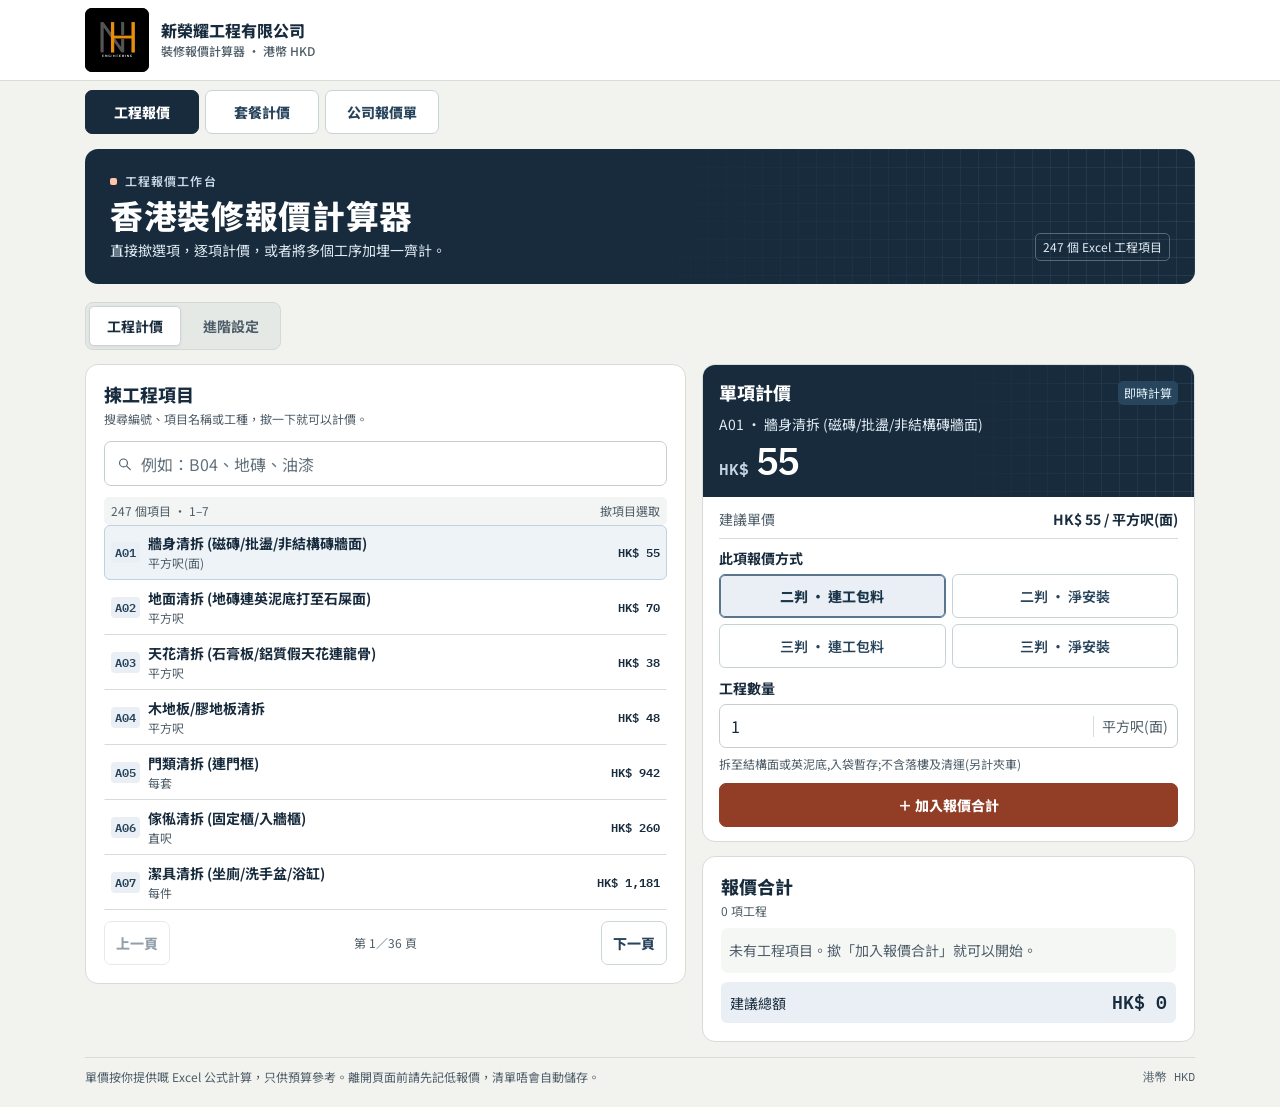
==== commit 5c97bc61: "Add files via upload" ====
--- a/index.html
+++ b/index.html
@@ -11,13 +11,14 @@
   <script type="module" src="app.js"></script>
   <script type="module" src="package-app.js"></script>
   <script type="module" src="tabs.js"></script>
-</head>
+<link rel="stylesheet" href="company-quote.css"><script type="module" src="company-quote.js"></script></head>
 <body>
   <header class="top"><div class="frame top-inner"><img class="company-logo" src="company-logo.jpeg" width="500" height="500" alt=""><span class="wordmark">新榮耀工程有限公司<small>裝修報價計算器 · 港幣 HKD</small></span></div></header>
   <main class="frame">
     <div class="app-tabs" role="tablist" aria-label="切換計算器">
       <button type="button" role="tab" id="tab-quote" aria-selected="true" aria-controls="quote-view">工程報價</button>
       <button type="button" role="tab" id="tab-package" aria-selected="false" aria-controls="package-view" tabindex="-1">套餐計價</button>
+      <button type="button" role="tab" id="tab-company" aria-selected="false" aria-controls="company-view" tabindex="-1">公司報價單</button>
     </div>
     <section id="quote-view" role="tabpanel" aria-labelledby="tab-quote">
     <header class="masthead"><div><p class="eyebrow"><span></span> 工程報價工作台</p><h1>香港裝修報價計算器</h1><p class="intro">直接撳選項，逐項計價，或者將多個工序加埋一齊計。</p></div><span class="meta">247 個 Excel 工程項目</span></header>
@@ -97,446 +98,7 @@
       </div>
       <footer><p>按你提供嘅 Excel 二判明細逐項重算，不採用原表唔一致嘅固定總數。只計所列工序，唔會自動另加未列明物料或費用。</p><p>報價只供預算參考。頁面重新整理後，數量會回復套餐預設。</p></footer>
     </section>
+<section id="company-view" role="tabpanel" aria-labelledby="tab-company" hidden></section>
   </main>
-<script data-pplx-inline-edit>
-(function () {
-  if (window === window.top) return;
-
-  const allowedParentOrigins = ["https://www.perplexity.ai","https://perplexity.ai","https://testing.perplexity.ai","https://staging.perplexity.ai","https://*.preview.i.perplexity.ai","http://perplexity.localhost","http://localhost:1420","http://127.0.0.1:1420","http://localhost:3000","http://127.0.0.1:3000","http://localhost:5173","http://127.0.0.1:5173"];
-  const MAX_FONT_BYTES = 500 * 1024;
-  const MAX_TOTAL_FONT_BYTES = 2 * 1024 * 1024;
-  const DEFAULT_LINE_HEIGHT = 16;
-  let scrollForwarding = false;
-  let scrollRaf = 0;
-  let trustedTopOrigin = null;
-
-  // Allow entries like "https://*.preview.i.perplexity.ai" — the wildcard
-  // matches a single DNS label (no dots), so "https://*.foo" cannot stretch
-  // across multiple labels.
-  function matchesAllowedOrigin(origin) {
-    if (!origin) return false;
-    for (const entry of allowedParentOrigins) {
-      if (!entry.includes("*")) {
-        if (entry === origin) return true;
-        continue;
-      }
-      const pattern = new RegExp(
-        "^" +
-          entry.replace(/[.+?^${}()|[\]\\]/g, "\\$&").replace(/\*/g, "[^.]+") +
-          "$",
-      );
-      if (pattern.test(origin)) return true;
-    }
-    return false;
-  }
-
-  // Trust decision: when the sender is same-origin-visible (event.origin is a
-  // real origin like https://www.perplexity.ai) we trust event.origin directly.
-  // When event.origin is "null" (opaque broker srcdoc), we fall back to the
-  // broker's stamped `parentOrigin` to identify the top window. The fallback
-  // is claim-only — we rely on the browser's native `targetOrigin` enforcement
-  // on the response path (see postToTrustedTop) to ensure replies can't be
-  // delivered to anyone but the actual top window of that claimed origin.
-  function getTrustedParentOrigin(event) {
-    const forwardedParentOrigin =
-      typeof event.data.parentOrigin === "string" ? event.data.parentOrigin : null;
-    const parentOrigin = event.origin === "null" ? forwardedParentOrigin : event.origin;
-    return matchesAllowedOrigin(parentOrigin) ? parentOrigin : null;
-  }
-
-  // All responses go to window.top with targetOrigin = the allowlisted origin.
-  // An attacker that iframes us inside their own null-origin broker can claim
-  // any parentOrigin they like, but the browser will drop the reply whenever
-  // the real top's origin doesn't match — so the screenshot never leaves.
-  function postToTrustedTop(message) {
-    if (!trustedTopOrigin) return;
-    try {
-      window.top.postMessage(message, trustedTopOrigin);
-    } catch (_error) {}
-  }
-
-  const PICK_CAPABILITIES = ["pick"];
-  const PICK_CHAIN_LENGTH = 4;
-  const PICK_MAX_TEXT_CHARS = 120;
-  const PICK_MAX_HTML_CHARS = 300;
-
-  function truncate(value, maxChars) {
-    return value.length > maxChars ? value.slice(0, maxChars - 1) + "…" : value;
-  }
-
-  function isPickableElement(element) {
-    return (
-      element instanceof Element &&
-      element !== document.documentElement &&
-      element !== document.body
-    );
-  }
-
-  function resolvePickTarget(x, y) {
-    if (!Number.isFinite(x) || !Number.isFinite(y)) return null;
-    const element = document.elementFromPoint(x, y);
-    return isPickableElement(element) ? element.closest("svg") || element : null;
-  }
-
-  function pickLabel(element) {
-    if (element.id) return element.localName + "#" + element.id;
-    return [element.localName].concat(Array.from(element.classList).slice(0, 2)).join(".");
-  }
-
-  // Only attributes that help find the element in source. data-* values and URL
-  // query strings or fragments can carry tokens.
-  const PICK_ATTRIBUTES = new Set([
-    "id",
-    "class",
-    "name",
-    "type",
-    "role",
-    "alt",
-    "aria-label",
-    "href",
-    "src",
-  ]);
-
-  function pickAttributeValue(attribute) {
-    return attribute.name === "href" || attribute.name === "src"
-      ? attribute.value.split(/[?#]/)[0]
-      : attribute.value;
-  }
-
-  function describePickElement(element) {
-    const chain = [];
-    for (
-      let current = element;
-      isPickableElement(current) && chain.length < PICK_CHAIN_LENGTH;
-      current = current.parentElement
-    ) {
-      chain.unshift(current);
-    }
-    const attributes = Array.from(element.attributes)
-      .filter((attribute) => PICK_ATTRIBUTES.has(attribute.name))
-      .map((attribute) => ` ${attribute.name}="${pickAttributeValue(attribute).replace(/"/g, "&quot;")}"`)
-      .join("");
-    const text = (element.innerText || element.textContent || "").replace(/\s+/g, " ").trim();
-    return {
-      chain: chain.map(pickLabel),
-      html: truncate(`<${element.localName}${attributes}>`, PICK_MAX_HTML_CHARS),
-      text: text ? truncate(text, PICK_MAX_TEXT_CHARS) : undefined,
-    };
-  }
-
-  // Hover asks once per frame, and innerText on a large section forces layout,
-  // so only the rect is re-read while the pointer stays on the same element.
-  // Clicks ask for fresh details since the page may have changed the element.
-  let lastPick = null;
-
-  function describePickTarget(element, fresh) {
-    if (fresh || lastPick?.element !== element) {
-      lastPick = { element, details: describePickElement(element) };
-    }
-    const rect = element.getBoundingClientRect();
-    return {
-      rect: { x: rect.left, y: rect.top, width: rect.width, height: rect.height },
-      ...lastPick.details,
-    };
-  }
-
-  function inlineAll(original, clone) {
-    if (original.nodeType !== 1 || clone.nodeType !== 1) return;
-
-    try {
-      const computedStyle = getComputedStyle(original);
-      // cssText on a computed style is the serialized declaration in modern
-      // Chromium/Safari — a single read beats enumerating ~400 longhand
-      // properties. Firefox returns "" here, so we fall back on empty.
-      const serialized = computedStyle.cssText;
-      if (serialized) {
-        clone.style.cssText = serialized;
-      } else {
-        const parts = new Array(computedStyle.length);
-        for (let index = 0; index < computedStyle.length; index += 1) {
-          const property = computedStyle[index];
-          parts[index] = `${property}:${computedStyle.getPropertyValue(property)};`;
-        }
-        clone.style.cssText = parts.join("");
-      }
-    } catch (_error) {}
-
-    const originalChildren = original.children;
-    const clonedChildren = clone.children;
-    for (
-      let index = 0;
-      index < originalChildren.length && index < clonedChildren.length;
-      index += 1
-    ) {
-      inlineAll(originalChildren[index], clonedChildren[index]);
-    }
-  }
-
-  function extractFontUrl(srcValue) {
-    const matches = [
-      ...srcValue.matchAll(
-        /url\(["']?([^"')]+)["']?\)(?:\s*format\(["']?([^"')]+)["']?\))?/gi,
-      ),
-    ];
-    if (matches.length === 0) return null;
-    const woff2 = matches.find((m) => m[2] && m[2].toLowerCase().includes("woff2"));
-    if (woff2) return woff2[1];
-    const woff = matches.find((m) => m[2] && m[2].toLowerCase().includes("woff"));
-    if (woff) return woff[1];
-    return matches[0][1];
-  }
-
-  // Cache resolved font URL -> data URI across captures. Fonts on a page
-  // essentially never change, and a batch run emits multiple captures back to
-  // back — without this we'd refetch + re-base64 every time.
-  const fontDataUriCache = new Map();
-  const SRC_DECLARATION_RE = /src\s*:\s*[^;}]+/i;
-
-  async function fetchAsDataUri(url) {
-    if (fontDataUriCache.has(url)) return fontDataUriCache.get(url);
-    let dataUri = null;
-    try {
-      const response = await fetch(url, { mode: "cors", credentials: "omit" });
-      if (response.ok) {
-        const blob = await response.blob();
-        if (blob.size <= MAX_FONT_BYTES) {
-          dataUri = await new Promise((resolve) => {
-            const reader = new FileReader();
-            reader.onloadend = () =>
-              resolve(typeof reader.result === "string" ? reader.result : null);
-            reader.onerror = () => resolve(null);
-            reader.readAsDataURL(blob);
-          });
-        }
-      }
-    } catch (_error) {
-      dataUri = null;
-    }
-    fontDataUriCache.set(url, dataUri);
-    return dataUri;
-  }
-
-  function collectFontFaceRuleTexts() {
-    const rules = [];
-    for (const sheet of document.styleSheets) {
-      let cssRules;
-      try {
-        cssRules = sheet.cssRules;
-      } catch (_error) {
-        continue;
-      }
-      if (!cssRules) continue;
-      for (const rule of cssRules) {
-        const cssText = rule.cssText || "";
-        if (cssText.startsWith("@font-face")) rules.push(cssText);
-      }
-    }
-    return rules;
-  }
-
-  async function buildInlinedFontCss() {
-    const ruleTexts = collectFontFaceRuleTexts();
-    if (ruleTexts.length === 0) return null;
-
-    const resolved = ruleTexts.map((cssText) => {
-      if (!SRC_DECLARATION_RE.test(cssText)) return null;
-      const srcMatch = cssText.match(/src\s*:\s*([^;}]+)[;}]/i);
-      if (!srcMatch) return null;
-      const url = extractFontUrl(srcMatch[1]);
-      if (!url) return null;
-      try {
-        return { cssText, url: new URL(url, document.baseURI).href };
-      } catch (_error) {
-        return null;
-      }
-    });
-
-    const dataUris = await Promise.all(
-      resolved.map((entry) => (entry ? fetchAsDataUri(entry.url) : Promise.resolve(null))),
-    );
-
-    const inlined = [];
-    let totalBytes = 0;
-    for (let index = 0; index < resolved.length; index += 1) {
-      const entry = resolved[index];
-      const dataUri = dataUris[index];
-      if (!entry || !dataUri) continue;
-      const approxBytes = dataUri.length * 0.75;
-      if (totalBytes + approxBytes > MAX_TOTAL_FONT_BYTES) break;
-      totalBytes += approxBytes;
-      inlined.push(entry.cssText.replace(SRC_DECLARATION_RE, `src: url("${dataUri}")`));
-    }
-    return inlined.length > 0 ? inlined.join("\n") : null;
-  }
-
-  function stripExternal(clone) {
-    const images = clone.querySelectorAll("img");
-    for (let index = 0; index < images.length; index += 1) {
-      const src = images[index].getAttribute("src");
-      if (src && !src.startsWith("data:")) images[index].removeAttribute("src");
-    }
-
-    const elements = clone.querySelectorAll("*");
-    for (let index = 0; index < elements.length; index += 1) {
-      const style = elements[index].style.cssText;
-      if (style && style.includes("url(")) {
-        elements[index].style.cssText = style.replace(
-          /url\(["']?(?!data:)[^)"']*["']?\)/gi,
-          "none",
-        );
-      }
-    }
-  }
-
-  function emitScroll() {
-    scrollRaf = 0;
-    if (!scrollForwarding) return;
-    postToTrustedTop({
-      type: "INLINE_EDIT_SCROLL",
-      scrollX: window.scrollX,
-      scrollY: window.scrollY,
-      capabilities: PICK_CAPABILITIES,
-    });
-  }
-
-  window.addEventListener(
-    "scroll",
-    function () {
-      if (!scrollForwarding || scrollRaf) return;
-      scrollRaf = requestAnimationFrame(emitScroll);
-    },
-    { passive: true, capture: true },
-  );
-
-  async function handleCaptureRequest(event) {
-    const requestId = event.data.requestId;
-    const scrollX = window.scrollX;
-    const scrollY = window.scrollY;
-    const width = window.innerWidth;
-    const height = window.innerHeight;
-
-    function postResult(dataUrl) {
-      postToTrustedTop({
-        type: "INLINE_EDIT_SCREENSHOT_RESULT",
-        requestId,
-        dataUrl,
-        scrollX,
-        scrollY,
-      });
-    }
-
-    try {
-      // Wait for any pending web fonts to resolve so both inline metrics and
-      // the @font-face inlining below see the same loaded faces.
-      if (document.fonts && document.fonts.ready) {
-        try {
-          await document.fonts.ready;
-        } catch (_error) {}
-      }
-
-      const clone = document.documentElement.cloneNode(true);
-      inlineAll(document.documentElement, clone);
-
-      const removedNodes = clone.querySelectorAll("script,link[rel=\"stylesheet\"],style");
-      for (let index = 0; index < removedNodes.length; index += 1) {
-        removedNodes[index].remove();
-      }
-
-      stripExternal(clone);
-
-      // Re-embed web fonts as data-URI @font-face rules so the SVG rasterizer
-      // can resolve them — external font URLs aren't fetched during
-      // foreignObject rendering, which would otherwise force a fallback face
-      // and change text metrics.
-      const inlinedFontCss = await buildInlinedFontCss();
-      if (inlinedFontCss) {
-        const styleEl = document.createElement("style");
-        styleEl.textContent = inlinedFontCss;
-        const head = clone.querySelector("head");
-        if (head) head.appendChild(styleEl);
-        else clone.insertBefore(styleEl, clone.firstChild);
-      }
-
-      const html = new XMLSerializer().serializeToString(clone);
-      const svg =
-        `<svg xmlns="http://www.w3.org/2000/svg" width="${width}" height="${height}">` +
-        '<foreignObject width="100%" height="100%">' +
-        `<div xmlns="http://www.w3.org/1999/xhtml" style="width:${width}px;height:${height}px;overflow:hidden">` +
-        `<div style="position:relative;left:-${scrollX}px;top:-${scrollY}px">` +
-        html +
-        "</div></div></foreignObject></svg>";
-      const svgUrl = `data:image/svg+xml;charset=utf-8,${encodeURIComponent(svg)}`;
-      const image = new Image();
-      image.onload = function () {
-        const canvas = document.createElement("canvas");
-        canvas.width = width;
-        canvas.height = height;
-        canvas.getContext("2d").drawImage(image, 0, 0);
-        postResult(canvas.toDataURL("image/png"));
-      };
-      image.onerror = function () {
-        postResult(null);
-      };
-      image.src = svgUrl;
-    } catch (_error) {
-      postResult(null);
-    }
-  }
-
-  window.addEventListener("message", function (event) {
-    if (!event.data) return;
-    // Only accept messages from the direct parent frame. Blocks sibling /
-    // unrelated-window postMessage senders that could otherwise reach us.
-    if (event.source !== window.parent) return;
-
-    const trustedParentOrigin = getTrustedParentOrigin(event);
-    if (!trustedParentOrigin) return;
-    trustedTopOrigin = trustedParentOrigin;
-
-    if (event.data.type === "INLINE_EDIT_PICK") {
-      const element = resolvePickTarget(event.data.x, event.data.y);
-      postToTrustedTop({
-        type: "INLINE_EDIT_PICK_RESULT",
-        seq: event.data.seq,
-        target: element ? describePickTarget(element, event.data.fresh === true) : null,
-      });
-      return;
-    }
-
-    if (event.data.type === "INLINE_EDIT_SCROLL_START") {
-      scrollForwarding = true;
-      emitScroll();
-      return;
-    }
-
-    if (event.data.type === "INLINE_EDIT_SCROLL_STOP") {
-      scrollForwarding = false;
-      if (scrollRaf) cancelAnimationFrame(scrollRaf);
-      scrollRaf = 0;
-      return;
-    }
-
-    if (event.data.type === "INLINE_EDIT_SCROLL_BY") {
-      const { deltaX, deltaY, deltaMode } = event.data;
-      if (!scrollForwarding || !Number.isFinite(deltaX) || !Number.isFinite(deltaY)) return;
-      if (deltaMode !== 0 && deltaMode !== 1 && deltaMode !== 2) return;
-      const lineHeight =
-        parseFloat(getComputedStyle(document.documentElement).lineHeight) || DEFAULT_LINE_HEIGHT;
-      const scaleX = deltaMode === 1 ? lineHeight : deltaMode === 2 ? window.innerWidth : 1;
-      const scaleY = deltaMode === 1 ? lineHeight : deltaMode === 2 ? window.innerHeight : 1;
-      // The selection overlay receives the wheel event instead of this iframe.
-      // Instant scrolling preserves trackpad deltas even on smooth-scroll sites.
-      window.scrollBy({ left: deltaX * scaleX, top: deltaY * scaleY, behavior: "instant" });
-      emitScroll();
-      return;
-    }
-
-    if (event.data.type !== "INLINE_EDIT_CAPTURE_REQUEST") return;
-
-    handleCaptureRequest(event);
-  });
-})();
-
-
-</script></body>
+</body>
 </html>
--- a/company-quote.css
+++ b/company-quote.css
@@ -0,0 +1 @@
+#company-view{padding:24px 0}.cq-controls{background:white;padding:24px;border:1px solid #ddd;border-radius:12px}.cq-grid{display:grid;grid-template-columns:repeat(3,minmax(0,1fr));gap:16px;margin:20px 0}#company-view label{display:flex;flex-direction:column;gap:6px;font-size:14px}#company-view input,#company-view select,#company-view textarea{box-sizing:border-box;width:100%;padding:10px;border:1px solid #bac3ca;border-radius:5px;background:white;color:#172b3d;font:inherit}#company-view button{padding:11px 16px;border:1px solid #c98000;border-radius:6px;background:#fff4de;color:#382300;cursor:pointer}#company-view button:disabled{opacity:.4;cursor:not-allowed}.cq-actions{display:flex;gap:10px;flex-wrap:wrap;margin:18px 0}.cq-scroll{overflow:auto}#company-view table{border-collapse:collapse;width:100%;font-size:13px}#company-view th,#company-view td{padding:10px 6px;text-align:left;border-bottom:1px solid #ddd;vertical-align:top}.cq-scroll table{min-width:900px}.cq-scroll td:first-child{min-width:220px}#company-view small{display:block;white-space:pre-wrap;color:#555;margin-top:5px}#cq-error{color:#b02727}#company-view dl{display:grid;grid-template-columns:1fr auto;gap:10px;max-width:400px;margin:24px 0 24px auto}#company-view dd{margin:0;text-align:right;font-weight:bold}#cq-paper{margin:24px auto;background:white;padding:35px;border:1px solid #ddd;color:#111}.cq-letterhead,.cq-meta,.cq-sign{display:flex;gap:24px;justify-content:space-between}.cq-letterhead{align-items:center;border-bottom:3px solid #e69200;padding-bottom:20px}.cq-letterhead img{width:85px;height:85px;object-fit:contain}.cq-letterhead h2{font-size:20px}.cq-letterhead p{font-size:13px}.cq-pre{white-space:pre-wrap;overflow-wrap:anywhere}.cq-sign{margin-top:60px}#cq-paper td{overflow-wrap:anywhere}#cq-paper table{table-layout:fixed}@media(max-width:720px){.cq-grid{grid-template-columns:1fr}.cq-controls{padding:15px}#cq-paper{padding:15px}.cq-letterhead{flex-wrap:wrap}.app-tabs{flex-wrap:wrap}}@media print{@page{size:A4;margin:13mm}body.cq-printing{background:white}body.cq-printing>*:not(main){display:none!important}body.cq-printing main{width:100%;max-width:none;margin:0;padding:0}body.cq-printing main>*:not(#company-view){display:none!important}body.cq-printing #company-view{display:block!important;padding:0}body.cq-printing .cq-controls{display:none!important}body.cq-printing #cq-paper{display:block!important;margin:0;padding:0;border:0}#cq-paper thead{display:table-header-group}#cq-paper tr,#cq-paper .cq-sign{break-inside:avoid}#cq-paper{font-size:11px}#cq-paper table{font-size:10px}}
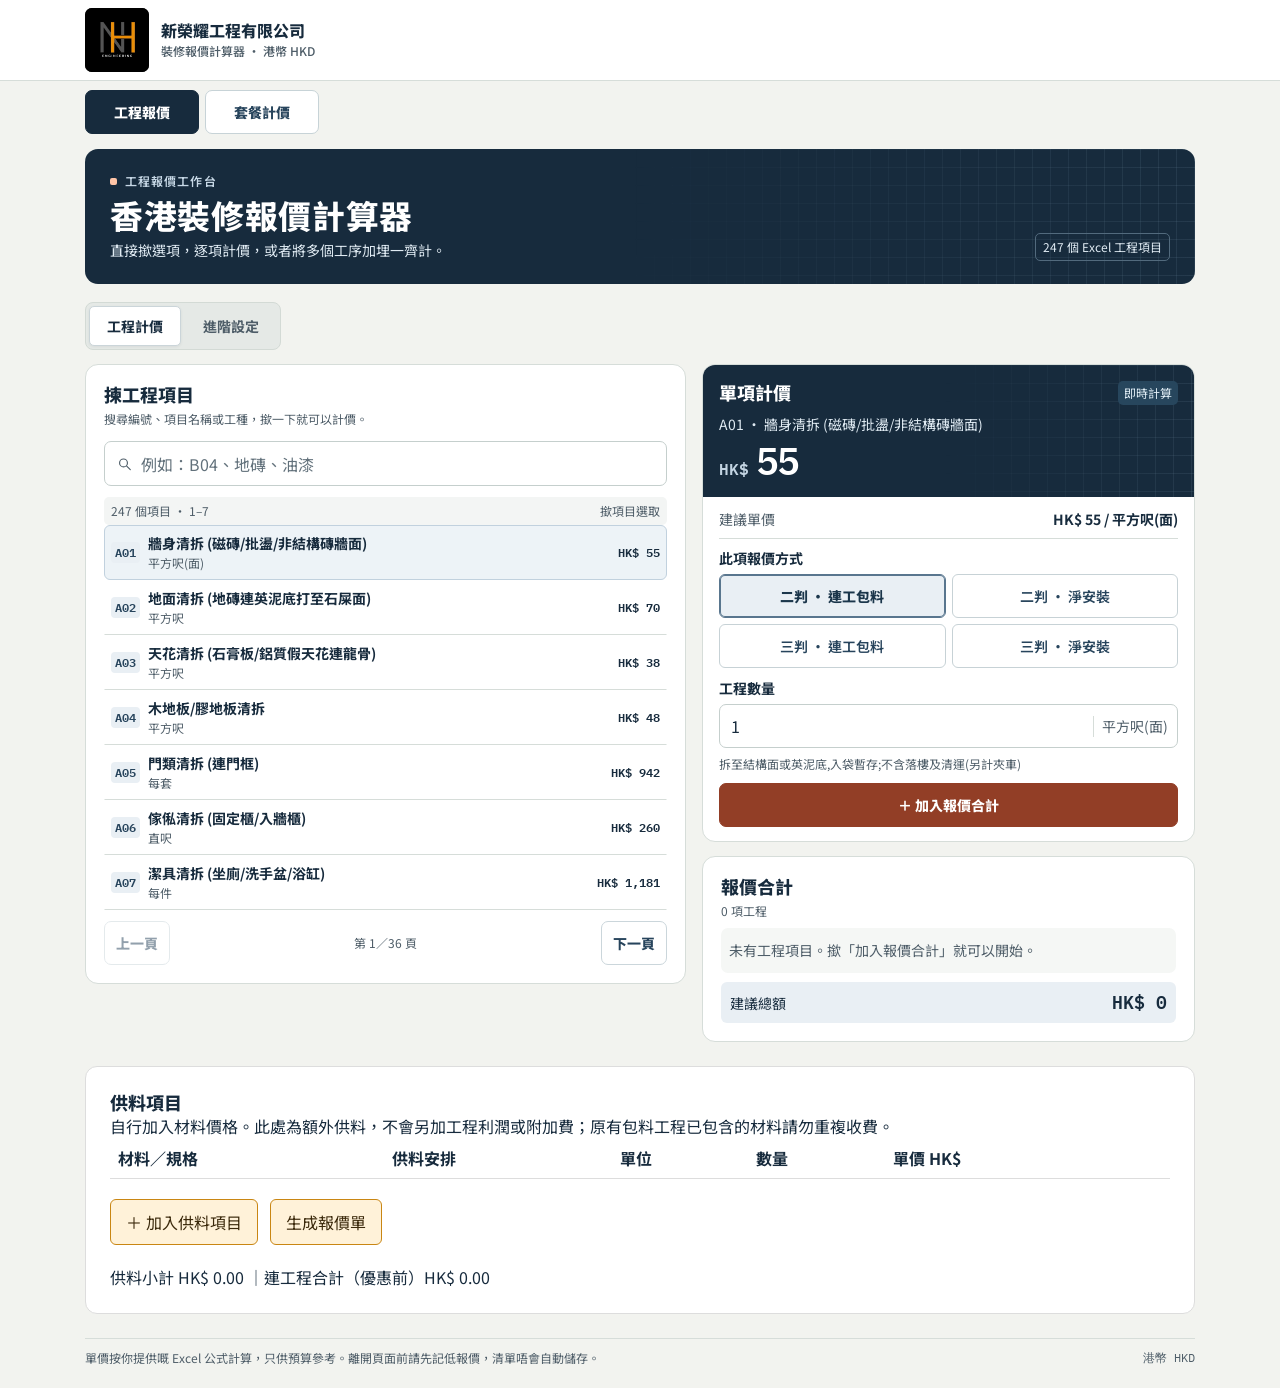
==== commit 3cd85e1d: "Add files via upload" ====
--- a/index.html
+++ b/index.html
@@ -11,14 +11,13 @@
   <script type="module" src="app.js"></script>
   <script type="module" src="package-app.js"></script>
   <script type="module" src="tabs.js"></script>
-<link rel="stylesheet" href="company-quote.css"><script type="module" src="company-quote.js"></script></head>
+<link rel="stylesheet" href="document-tools.css"><script type="module" src="document-tools.js"></script></head>
 <body>
   <header class="top"><div class="frame top-inner"><img class="company-logo" src="company-logo.jpeg" width="500" height="500" alt=""><span class="wordmark">新榮耀工程有限公司<small>裝修報價計算器 · 港幣 HKD</small></span></div></header>
   <main class="frame">
     <div class="app-tabs" role="tablist" aria-label="切換計算器">
       <button type="button" role="tab" id="tab-quote" aria-selected="true" aria-controls="quote-view">工程報價</button>
       <button type="button" role="tab" id="tab-package" aria-selected="false" aria-controls="package-view" tabindex="-1">套餐計價</button>
-      <button type="button" role="tab" id="tab-company" aria-selected="false" aria-controls="company-view" tabindex="-1">公司報價單</button>
     </div>
     <section id="quote-view" role="tabpanel" aria-labelledby="tab-quote">
     <header class="masthead"><div><p class="eyebrow"><span></span> 工程報價工作台</p><h1>香港裝修報價計算器</h1><p class="intro">直接撳選項，逐項計價，或者將多個工序加埋一齊計。</p></div><span class="meta">247 個 Excel 工程項目</span></header>
@@ -98,7 +97,6 @@
       </div>
       <footer><p>按你提供嘅 Excel 二判明細逐項重算，不採用原表唔一致嘅固定總數。只計所列工序，唔會自動另加未列明物料或費用。</p><p>報價只供預算參考。頁面重新整理後，數量會回復套餐預設。</p></footer>
     </section>
-<section id="company-view" role="tabpanel" aria-labelledby="tab-company" hidden></section>
   </main>
 </body>
 </html>
--- a/document-tools.css
+++ b/document-tools.css
@@ -0,0 +1 @@
+.dt-block{background:white;border:1px solid #ddd;border-radius:12px;padding:24px;margin:24px 0}.dt-dialog{width:min(1100px,94vw);max-height:92vh;border:1px solid #bbb;border-radius:12px;padding:25px;color:#172b3d;background:white}.dt-dialog::backdrop{background:#0009}.dt-head{display:flex;justify-content:space-between;align-items:center}.dt-grid{display:grid;grid-template-columns:repeat(3,minmax(0,1fr));gap:14px;margin:20px 0}.dt-block input,.dt-block select,.dt-dialog input,.dt-dialog select,.dt-dialog textarea{box-sizing:border-box;width:100%;padding:9px;border:1px solid #b5bec6;border-radius:5px;font:inherit;background:white;color:#172b3d}.dt-dialog label{display:flex;flex-direction:column;gap:7px}.dt-block button,.dt-dialog button{padding:10px 15px;border:1px solid #c98613;background:#fff2d9;color:#3b290b;border-radius:6px;cursor:pointer}.dt-dialog button:disabled{opacity:.4;cursor:not-allowed}.dt-actions{display:flex;gap:12px;flex-wrap:wrap;margin:20px 0}.dt-scroll{overflow:auto}.dt-scroll table{width:100%;min-width:800px;border-collapse:collapse}.dt-scroll td,.dt-scroll th{padding:8px;text-align:left;border-bottom:1px solid #ddd;vertical-align:top}.dt-scroll td:first-child{min-width:200px}.dt-error,#dt-error{color:#aa2222}#dt-preview-area{border:1px solid #ccc;padding:24px;margin-top:20px;background:white;color:#111}#dt-preview-area header{display:flex;align-items:center;gap:20px;border-bottom:3px solid #e59500}#dt-preview-area header img{width:75px;height:75px}#dt-preview-area header h1{font-size:20px}#dt-preview-area .meta,#dt-preview-area .sign{display:flex;justify-content:space-between;gap:20px}#dt-preview-area table{width:100%;border-collapse:collapse;table-layout:fixed}#dt-preview-area td,#dt-preview-area th{padding:9px 5px;border-bottom:1px solid #ddd;text-align:left;overflow-wrap:anywhere}#dt-preview-area small{display:block;white-space:pre-wrap}#dt-preview-area .summary{text-align:right}#dt-preview-area .pre{white-space:pre-wrap}#dt-preview-area .sign{margin-top:50px}@media(max-width:700px){.dt-grid{grid-template-columns:1fr}.dt-dialog{padding:14px}.dt-block{padding:14px}#dt-preview-area{padding:12px;font-size:11px}#dt-preview-area header{flex-wrap:wrap}}
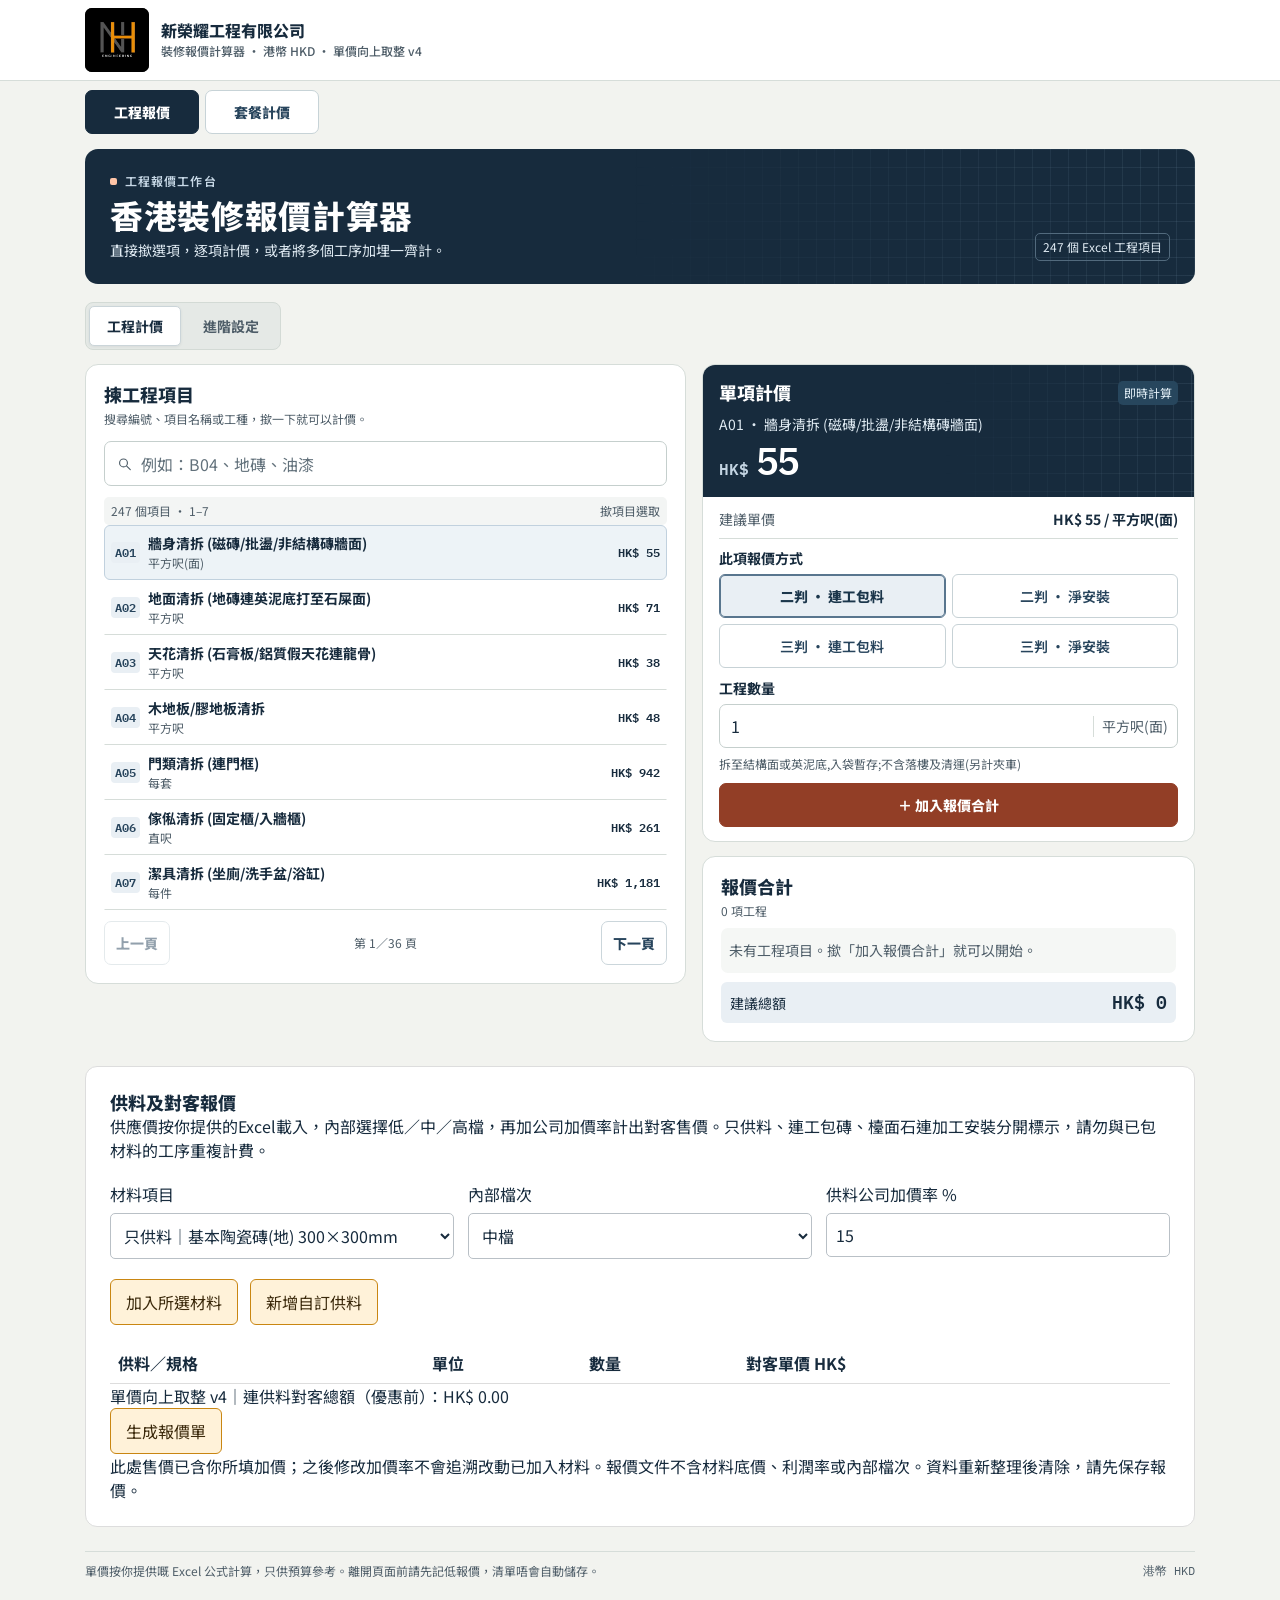
==== commit 1deae040: "Add files via upload" ====
--- a/index.html
+++ b/index.html
@@ -8,12 +8,12 @@
   <link rel="stylesheet" href="styles.css">
   <link rel="stylesheet" href="quote-view.css">
   <link rel="stylesheet" href="package-view.css">
-  <script type="module" src="app.js"></script>
-  <script type="module" src="package-app.js"></script>
-  <script type="module" src="tabs.js"></script>
-<link rel="stylesheet" href="document-tools.css"><script type="module" src="document-tools.js"></script></head>
+  <script type="module" src="app-ceil-v4.js"></script>
+  <script type="module" src="package-app-ceil-v4.js"></script>
+  <script type="module" src="tabs-ceil-v4.js"></script>
+<link rel="stylesheet" href="document-tools.css"><script type="module" src="document-tools-ceil-v4.js"></script></head>
 <body>
-  <header class="top"><div class="frame top-inner"><img class="company-logo" src="company-logo.jpeg" width="500" height="500" alt=""><span class="wordmark">新榮耀工程有限公司<small>裝修報價計算器 · 港幣 HKD</small></span></div></header>
+  <header class="top"><div class="frame top-inner"><img class="company-logo" src="company-logo.jpeg" width="500" height="500" alt=""><span class="wordmark">新榮耀工程有限公司<small>裝修報價計算器 · 港幣 HKD · 單價向上取整 v4</small></span></div></header>
   <main class="frame">
     <div class="app-tabs" role="tablist" aria-label="切換計算器">
       <button type="button" role="tab" id="tab-quote" aria-selected="true" aria-controls="quote-view">工程報價</button>
--- a/document-tools.css
+++ b/document-tools.css
@@ -1 +1 @@
-.dt-block{background:white;border:1px solid #ddd;border-radius:12px;padding:24px;margin:24px 0}.dt-dialog{width:min(1100px,94vw);max-height:92vh;border:1px solid #bbb;border-radius:12px;padding:25px;color:#172b3d;background:white}.dt-dialog::backdrop{background:#0009}.dt-head{display:flex;justify-content:space-between;align-items:center}.dt-grid{display:grid;grid-template-columns:repeat(3,minmax(0,1fr));gap:14px;margin:20px 0}.dt-block input,.dt-block select,.dt-dialog input,.dt-dialog select,.dt-dialog textarea{box-sizing:border-box;width:100%;padding:9px;border:1px solid #b5bec6;border-radius:5px;font:inherit;background:white;color:#172b3d}.dt-dialog label{display:flex;flex-direction:column;gap:7px}.dt-block button,.dt-dialog button{padding:10px 15px;border:1px solid #c98613;background:#fff2d9;color:#3b290b;border-radius:6px;cursor:pointer}.dt-dialog button:disabled{opacity:.4;cursor:not-allowed}.dt-actions{display:flex;gap:12px;flex-wrap:wrap;margin:20px 0}.dt-scroll{overflow:auto}.dt-scroll table{width:100%;min-width:800px;border-collapse:collapse}.dt-scroll td,.dt-scroll th{padding:8px;text-align:left;border-bottom:1px solid #ddd;vertical-align:top}.dt-scroll td:first-child{min-width:200px}.dt-error,#dt-error{color:#aa2222}#dt-preview-area{border:1px solid #ccc;padding:24px;margin-top:20px;background:white;color:#111}#dt-preview-area header{display:flex;align-items:center;gap:20px;border-bottom:3px solid #e59500}#dt-preview-area header img{width:75px;height:75px}#dt-preview-area header h1{font-size:20px}#dt-preview-area .meta,#dt-preview-area .sign{display:flex;justify-content:space-between;gap:20px}#dt-preview-area table{width:100%;border-collapse:collapse;table-layout:fixed}#dt-preview-area td,#dt-preview-area th{padding:9px 5px;border-bottom:1px solid #ddd;text-align:left;overflow-wrap:anywhere}#dt-preview-area small{display:block;white-space:pre-wrap}#dt-preview-area .summary{text-align:right}#dt-preview-area .pre{white-space:pre-wrap}#dt-preview-area .sign{margin-top:50px}@media(max-width:700px){.dt-grid{grid-template-columns:1fr}.dt-dialog{padding:14px}.dt-block{padding:14px}#dt-preview-area{padding:12px;font-size:11px}#dt-preview-area header{flex-wrap:wrap}}
+.nh-block{background:white;padding:24px;margin:24px 0;border:1px solid #ddd;border-radius:12px}.nh-dialog{width:min(1100px,94vw);max-height:92vh;padding:24px;border:1px solid #bbb;border-radius:12px;color:#172b3d}.nh-dialog::backdrop{background:#0009}.nh-grid{display:grid;grid-template-columns:repeat(3,minmax(0,1fr));gap:14px;margin:20px 0}.nh-block input,.nh-block select,.nh-dialog input,.nh-dialog select,.nh-dialog textarea{box-sizing:border-box;width:100%;padding:9px;background:white;color:#172b3d;border:1px solid #b9c0c6;border-radius:5px;font:inherit}.nh-grid label,.nh-dialog>label{display:flex;flex-direction:column;gap:7px}.nh-block button,.nh-dialog button{padding:10px 15px;background:#fff2d9;border:1px solid #c98612;border-radius:6px;color:#3b290b;cursor:pointer}.nh-dialog button:disabled{opacity:.4}.nh-actions{display:flex;gap:12px;flex-wrap:wrap;margin:18px 0}.nh-scroll{overflow:auto}.nh-scroll table{width:100%;min-width:780px;border-collapse:collapse}.nh-scroll td,.nh-scroll th{padding:8px;border-bottom:1px solid #ddd;text-align:left;vertical-align:top}.nh-scroll td:first-child{min-width:220px}#nh-error,[id$="-error"]{color:#ab2020}#nh-preview{padding:24px;border:1px solid #ccc;margin-top:24px;color:#111;background:white}#nh-preview header{display:flex;gap:20px;align-items:center;border-bottom:3px solid #e59200}#nh-preview header img{width:75px;height:75px}#nh-preview h1{font-size:22px}#nh-preview table{border-collapse:collapse;width:100%;table-layout:fixed;margin:20px 0}#nh-preview th,#nh-preview td{padding:8px;text-align:left;border-bottom:1px solid #ccc;overflow-wrap:anywhere}#nh-preview small{display:block;white-space:pre-wrap}#nh-preview .pre{white-space:pre-wrap}#nh-preview .sum{text-align:right}#nh-preview .sign{display:flex;justify-content:space-between;margin-top:50px}@media(max-width:700px){.nh-grid{grid-template-columns:1fr}.nh-dialog,.nh-block{padding:14px}#nh-preview{padding:10px;font-size:11px}#nh-preview header{flex-wrap:wrap}}
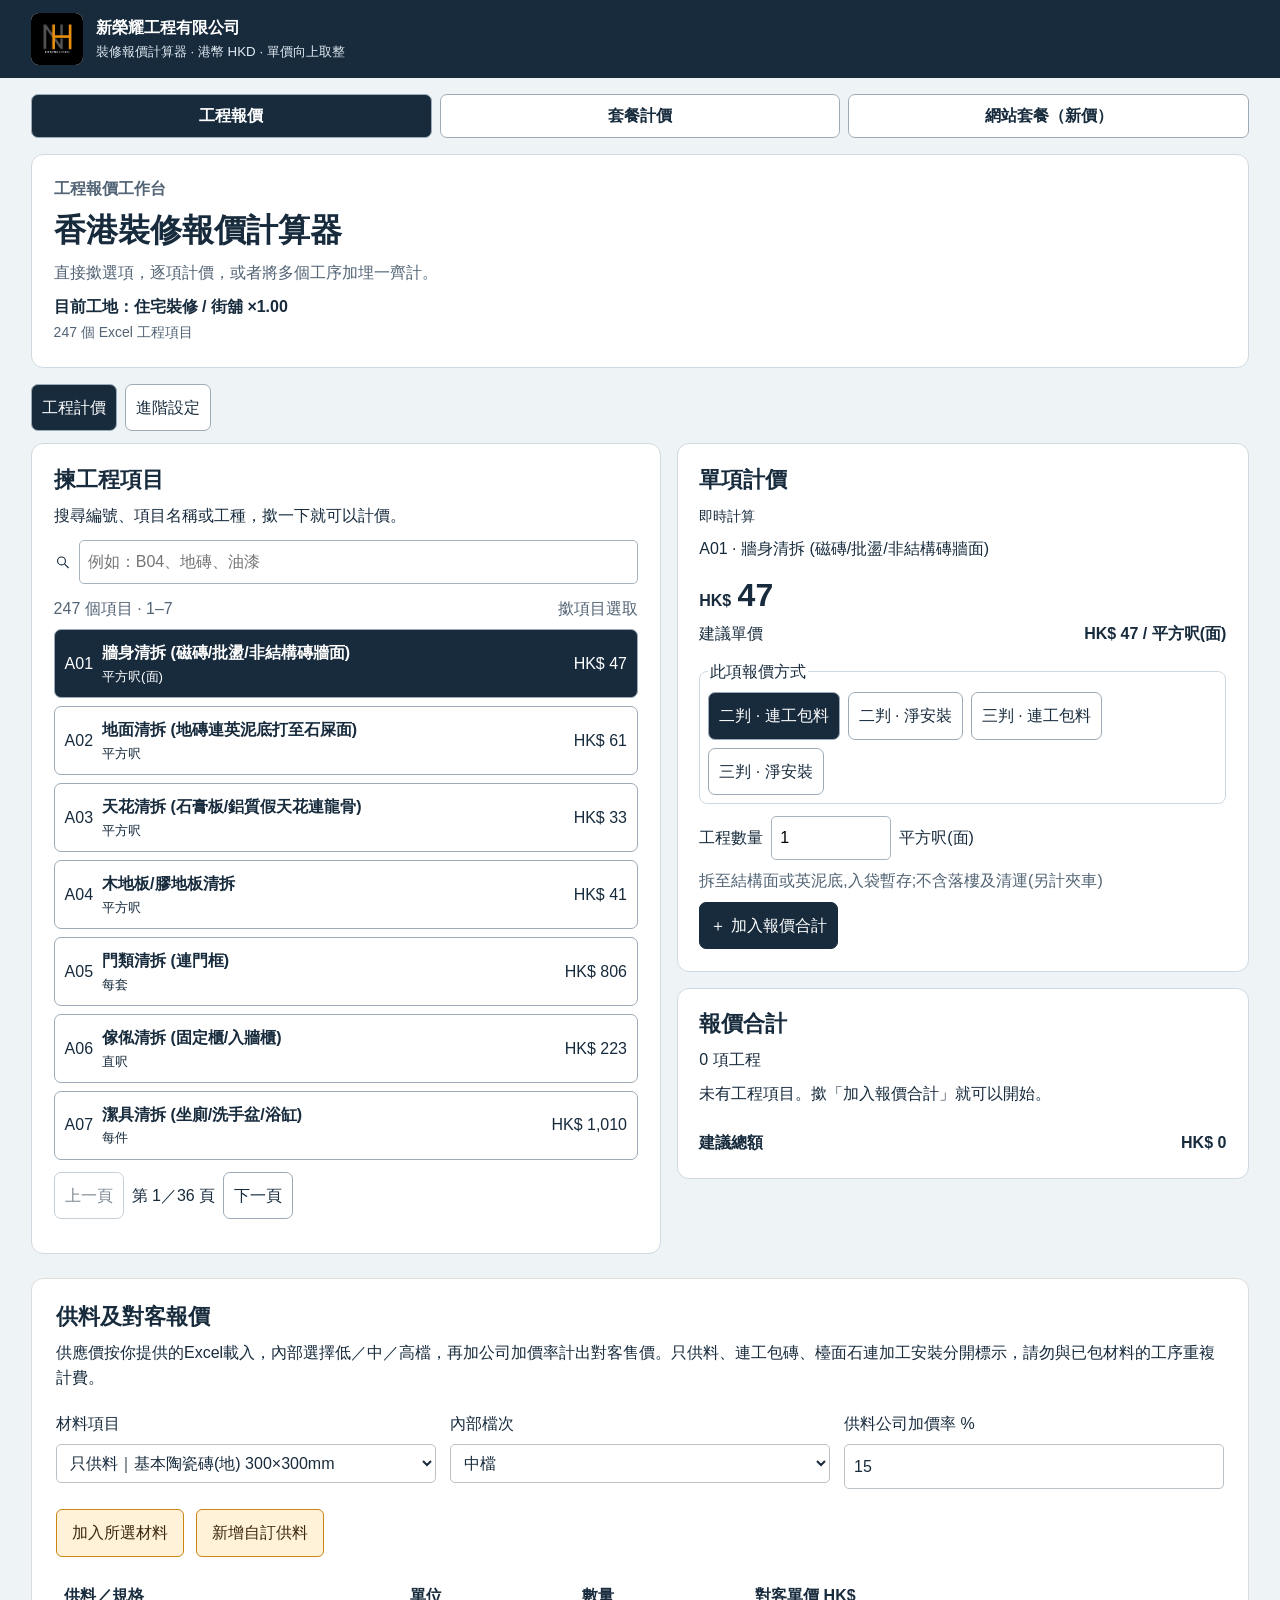
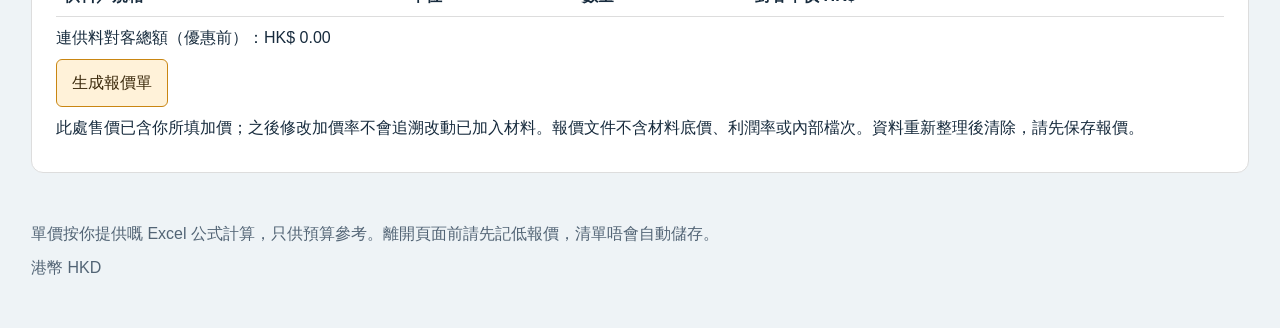
==== commit f5c57436: "Add files via upload" ====
--- a/index.html
+++ b/index.html
@@ -5,22 +5,90 @@
   <meta name="viewport" content="width=device-width, initial-scale=1">
   <meta name="theme-color" content="#172b3d">
   <title>裝修報價計算器｜新榮耀工程有限公司</title>
-  <link rel="stylesheet" href="styles.css">
-  <link rel="stylesheet" href="quote-view.css">
-  <link rel="stylesheet" href="package-view.css">
-  <script type="module" src="app-ceil-v4.js"></script>
-  <script type="module" src="package-app-ceil-v4.js"></script>
-  <script type="module" src="tabs-ceil-v4.js"></script>
-<link rel="stylesheet" href="document-tools.css"><script type="module" src="document-tools-ceil-v4.js"></script></head>
+  <style>
+*{box-sizing:border-box}[hidden]{display:none!important}body{font:16px/1.6 Arial,"Microsoft JhengHei",sans-serif;background:#eef3f6;color:#172b3d;margin:0}main{max-width:1250px;margin:auto;padding:15px}button,input,select,textarea{font:inherit}button{min-height:44px;padding:10px;border:1px solid #9cabb7;border-radius:7px;background:white;color:#172b3d;cursor:pointer}button[aria-pressed=true],button[aria-selected=true]{background:#172b3d;color:white}input,textarea,select{padding:8px;max-width:100%;border:1px solid #a8b5c0;border-radius:5px}input[type=number]{width:120px}.box{background:white;border:1px solid #ced9e1;border-radius:12px;padding:18px;margin:18px 0}.choices{display:flex;gap:9px;flex-wrap:wrap}.grid{display:grid;grid-template-columns:1fr 1fr;gap:18px}.scroll{overflow:auto}table{width:100%;border-collapse:collapse}td,th{padding:9px;border-bottom:1px solid #d9e0e5;text-align:left}#w-rows input{width:120px}#navigation{display:grid!important;grid-template-columns:1fr 1fr;gap:10px;width:100%;overflow:visible!important;margin:20px 0}#navigation button{display:block!important;width:100%;min-width:0;white-space:normal}#open-web{grid-column:1/-1;background:#925320;color:white;font-size:19px;font-weight:700;min-height:64px}.cards{display:grid;grid-template-columns:repeat(3,1fr);gap:10px}.cards article{padding:12px;background:white;border:1px solid #ccd7df;border-radius:10px}.cards strong{display:block;font-size:22px}.item{display:flex;width:100%;align-items:center;gap:9px;text-align:left;margin:8px 0}.item-text{flex:1}.item-text strong,.item-text small{display:block}.line{border-bottom:1px solid #d4dce3;padding:12px 0}.line-head,.line-tail{display:flex;justify-content:space-between;align-items:center;gap:12px}.line h3{font-size:16px}.choice-grid{display:flex;gap:8px;flex-wrap:wrap}.choice-grid small{display:block}.settings-group fieldset{margin:12px 0;border:1px solid #cad6df}#loaded{background:#fff0b9;padding:12px}footer{padding:18px;color:#526475}@media(max-width:700px){.grid{grid-template-columns:1fr}.cards{grid-template-columns:1fr 1fr}.item,.line-head,.line-tail{flex-wrap:wrap}.item-text{min-width:120px}}@media(max-width:350px){.cards{grid-template-columns:1fr}}.nh-block{background:white;padding:24px;margin:24px 0;border:1px solid #ddd;border-radius:12px}.nh-dialog{width:min(1100px,94vw);max-height:92vh;padding:24px;border:1px solid #bbb;border-radius:12px;color:#172b3d}.nh-dialog::backdrop{background:#0009}.nh-grid{display:grid;grid-template-columns:repeat(3,minmax(0,1fr));gap:14px;margin:20px 0}.nh-block input,.nh-block select,.nh-dialog input,.nh-dialog select,.nh-dialog textarea{box-sizing:border-box;width:100%;padding:9px;background:white;color:#172b3d;border:1px solid #b9c0c6;border-radius:5px;font:inherit}.nh-grid label,.nh-dialog>label{display:flex;flex-direction:column;gap:7px}.nh-block button,.nh-dialog button{padding:10px 15px;background:#fff2d9;border:1px solid #c98612;border-radius:6px;color:#3b290b;cursor:pointer}.nh-dialog button:disabled{opacity:.4}.nh-actions{display:flex;gap:12px;flex-wrap:wrap;margin:18px 0}.nh-scroll{overflow:auto}.nh-scroll table{width:100%;min-width:780px;border-collapse:collapse}.nh-scroll td,.nh-scroll th{padding:8px;border-bottom:1px solid #ddd;text-align:left;vertical-align:top}.nh-scroll td:first-child{min-width:220px}#nh-error,[id$="-error"]{color:#ab2020}#nh-preview{padding:24px;border:1px solid #ccc;margin-top:24px;color:#111;background:white}#nh-preview header{display:flex;gap:20px;align-items:center;border-bottom:3px solid #e59200}#nh-preview header img{width:75px;height:75px}#nh-preview h1{font-size:22px}#nh-preview table{border-collapse:collapse;width:100%;table-layout:fixed;margin:20px 0}#nh-preview th,#nh-preview td{padding:8px;text-align:left;border-bottom:1px solid #ccc;overflow-wrap:anywhere}#nh-preview small{display:block;white-space:pre-wrap}#nh-preview .pre{white-space:pre-wrap}#nh-preview .sum{text-align:right}#nh-preview .sign{display:flex;justify-content:space-between;margin-top:50px}@media(max-width:700px){.nh-grid{grid-template-columns:1fr}.nh-dialog,.nh-block{padding:14px}#nh-preview{padding:10px;font-size:11px}#nh-preview header{flex-wrap:wrap}}
+
+:root{--ink:#172b3d;--muted:#526475;--line:#ced9e1;--paper:#fff;--accent:#925320}
+body{font-family:"Noto Sans CJK HK","PingFang HK","Microsoft JhengHei",Arial,sans-serif}
+button:focus-visible,input:focus-visible,select:focus-visible,textarea:focus-visible,[tabindex]:focus-visible{outline:2px solid var(--accent);outline-offset:2px}
+button:disabled{cursor:not-allowed;opacity:.55}
+h1,h2,h3{line-height:1.3;margin:0 0 .55rem}
+h1{font-size:clamp(1.4rem,3vw,2rem)}
+h2{font-size:clamp(1.05rem,2vw,1.35rem)}
+h3{font-size:1rem}
+p{margin:.5rem 0}
+.frame{max-width:1250px;margin:auto;padding-inline:1rem}
+.top{background:var(--ink);color:var(--paper)}
+.top-inner{display:flex;align-items:center;gap:.8rem;padding-block:.8rem}
+.company-logo{width:3.25rem;height:3.25rem;border-radius:8px;object-fit:contain;background:var(--paper)}
+.wordmark{font-weight:700}.wordmark small{display:block;font-weight:400;color:#e0e9f0}
+main.frame{padding-block:1rem 2rem}
+.app-tabs{display:grid;grid-template-columns:repeat(3,minmax(0,1fr));gap:.5rem;margin-bottom:1rem}
+.app-tabs button{min-width:0;padding:.5rem .25rem;font-weight:700}
+.masthead,.banner,.panel,.card{background:var(--paper);border:1px solid var(--line);border-radius:12px;padding:clamp(.85rem,2vw,1.35rem);min-width:0}
+.masthead,.banner{margin-bottom:1rem}
+.eyebrow,.meta,.intro,.hint,.scope,.line-note,.list-label,.formula,.qty>span,.subtotal>span{color:var(--muted)}
+.eyebrow{font-weight:700;margin-top:0}
+.badge,.tag,.meta,.counter{font-size:.875rem}
+.switcher,.types,.options,.pager,.settings-actions{display:flex;flex-wrap:wrap;gap:.5rem;align-items:center}
+.switcher,.pager,.options,.settings-actions{margin:.75rem 0}
+.workspace{display:grid;grid-template-columns:minmax(0,1.1fr) minmax(0,1fr);gap:1rem;align-items:start}
+.right{display:grid;gap:1rem;min-width:0}.left{min-width:0}
+#package-view .details{grid-column:1/-1}
+.search{display:flex;gap:.5rem;align-items:center;margin:.75rem 0}
+.search input{width:100%;min-width:0}
+.list-label,.rate-row,.figure,.quote-total,.bottom-total{display:flex;justify-content:space-between;gap:.5rem;align-items:baseline}
+.quote-total,.bottom-total{padding-top:1rem;font-weight:700}
+.amount{display:flex;gap:.4rem;align-items:baseline;font-weight:700}
+.amount output{font-size:clamp(1.45rem,4vw,2rem)}
+fieldset{min-width:0}
+.mode-block{margin:.75rem 0;padding:.5rem;border:1px solid var(--line);border-radius:8px}
+.qty-label{display:flex;gap:.5rem;flex-wrap:wrap;align-items:center}.quantity{display:flex;gap:.5rem;align-items:center}
+.primary{background:var(--ink);color:var(--paper);border-color:var(--ink)}
+.options button strong,.options button span,.qty>span,.subtotal>span{display:block}
+.details-labels,#package-view #lines .line{display:grid;grid-template-columns:minmax(0,1fr) minmax(6rem,.28fr) minmax(6rem,.28fr);gap:.5rem;align-items:center}
+.details-labels{padding-top:.75rem;color:var(--muted);font-size:.875rem}
+.error{color:#ab2020}
+.site-context{font-weight:700;margin-bottom:0}
+.price-review{border-inline-start:3px solid var(--accent);background:#fff4e7;color:#633717;border-radius:4px;padding:.6rem .75rem}
+footer{padding:1rem 0}
+#website-package-view .cards article{min-width:0}
+#website-package-view .cards h3{margin:.35rem 0}
+#website-package-view .cards strong{font-size:clamp(1rem,2.4vw,1.35rem)}
+#w-choices{display:grid;grid-template-columns:repeat(3,minmax(0,1fr));margin-bottom:1rem}
+#w-reset-dialog{width:min(26rem,92vw)}
+#website-package-view #w-warning:empty,#website-package-view #w-error:empty{display:none}
+#website-package-view .scroll{margin:1rem 0;max-width:100%}
+#website-package-view .scroll table{min-width:570px}
+#website-package-view .box>button{margin-right:.4rem}
+#w-total{margin-top:.8rem}
+.nh-grid>*{min-width:0}
+.nh-block{min-width:0;max-width:100%}
+.nh-dialog{overflow:auto}
+@media(max-width:760px){.workspace{grid-template-columns:minmax(0,1fr)}}
+@media(max-width:520px){
+  .frame{padding-inline:.75rem}
+  .item{flex-wrap:wrap}
+  .details-labels{display:none}
+  #package-view #lines .line{grid-template-columns:minmax(0,1fr) minmax(0,1fr)}
+  #package-view .description{grid-column:1/-1}
+  #package-view .qty input{max-width:100%}
+  .nh-block{padding:1rem}
+  #w-choices{grid-template-columns:repeat(2,minmax(0,1fr))}
+}
+
+  </style>
+</head>
 <body>
-  <header class="top"><div class="frame top-inner"><img class="company-logo" src="company-logo.jpeg" width="500" height="500" alt=""><span class="wordmark">新榮耀工程有限公司<small>裝修報價計算器 · 港幣 HKD · 單價向上取整 v4</small></span></div></header>
+  <header class="top"><div class="frame top-inner"><img class="company-logo" src="[data-uri]" width="56" height="56" alt="公司標誌"><span class="wordmark">新榮耀工程有限公司<small>裝修報價計算器 · 港幣 HKD · 單價向上取整</small></span></div></header>
   <main class="frame">
     <div class="app-tabs" role="tablist" aria-label="切換計算器">
       <button type="button" role="tab" id="tab-quote" aria-selected="true" aria-controls="quote-view">工程報價</button>
       <button type="button" role="tab" id="tab-package" aria-selected="false" aria-controls="package-view" tabindex="-1">套餐計價</button>
+      <button type="button" role="tab" id="tab-website" aria-selected="false" aria-controls="website-package-view" tabindex="-1">網站套餐（新價）</button>
     </div>
     <section id="quote-view" role="tabpanel" aria-labelledby="tab-quote">
-    <header class="masthead"><div><p class="eyebrow"><span></span> 工程報價工作台</p><h1>香港裝修報價計算器</h1><p class="intro">直接撳選項，逐項計價，或者將多個工序加埋一齊計。</p></div><span class="meta">247 個 Excel 工程項目</span></header>
+    <header class="masthead"><div><p class="eyebrow"><span></span> 工程報價工作台</p><h1>香港裝修報價計算器</h1><p class="intro">直接撳選項，逐項計價，或者將多個工序加埋一齊計。</p><p id="site-context" class="site-context" aria-live="polite"></p></div><span class="meta">247 個 Excel 工程項目</span></header>
     <nav class="switcher" aria-label="計算器頁面">
       <button type="button" id="show-calculator" data-view="calculator" aria-pressed="true" aria-controls="calculator">工程計價</button>
       <button type="button" id="show-settings" data-view="settings" aria-pressed="false" aria-controls="settings">進階設定</button>
@@ -49,6 +117,7 @@
             <label class="qty-label"><span>工程數量</span><span class="quantity"><input id="qty" type="number" inputmode="decimal" min="0" max="10000000" step="any" value="1" aria-describedby="qty-error"><span id="unit"></span></span></label>
             <p class="error" id="qty-error" hidden>請輸入 0 至 10,000,000 之間嘅數量。</p>
             <p id="scope" class="scope"></p>
+            <p id="price-review" class="price-review" aria-live="polite" hidden></p>
             <p id="warning" class="error" hidden>原表信心度 C，報價前建議先詢價。</p>
             <button class="button primary add" id="add" type="button">＋ 加入報價合計</button>
             <p id="add-status" class="feedback" role="status" hidden></p>
@@ -70,7 +139,7 @@
       </header>
       <div class="workspace">
         <section class="card picker" aria-labelledby="picker-title">
-          <div class="head"><div><h2 id="picker-title">揀套餐</h2><p>直接撳選項，唔需要下拉選單。</p></div><span class="counter">12 款套餐</span></div>
+          <div class="head"><div><h2 id="picker-title">揀套餐</h2><p>直接撳選項，唔需要下拉選單。</p></div><span class="counter">16 款套餐</span></div>
           <div class="types" role="group" aria-label="屋苑類型">
             <button type="button" data-type="公屋" aria-pressed="true">公屋</button>
             <button type="button" data-type="居屋" aria-pressed="false">居屋</button>
@@ -82,7 +151,7 @@
           <div class="estimate-body">
             <div class="figure"><span>二判明細底價</span><strong id="base-total"></strong></div>
             <div class="figure"><span>利潤加價（15%）</span><strong id="profit-total"></strong></div>
-            <p class="formula">報價 = 二判明細底價 × 1.15</p>
+            <p class="formula">每項二判單價 × 1.15 後向上取整，再乘數量加總</p>
           </div>
         </aside>
         <section class="card details" aria-labelledby="details-title">
@@ -97,6 +166,377 @@
       </div>
       <footer><p>按你提供嘅 Excel 二判明細逐項重算，不採用原表唔一致嘅固定總數。只計所列工序，唔會自動另加未列明物料或費用。</p><p>報價只供預算參考。頁面重新整理後，數量會回復套餐預設。</p></footer>
     </section>
+    <section id="website-package-view" role="tabpanel" aria-labelledby="tab-website" hidden><header class="banner"><h1>網站套餐｜新建議起價</h1><p>對客起價不再加15%。屬預算建議，正式接單前須核成本、度尺及工程範圍。</p></header><div class="cards"><article><span>清水樓優化</span><h3>細單位 ｜ 基礎優化</h3><strong>HK$ 118,000 起</strong></article><article><span>清水樓優化</span><h3>中單位 ｜ 全面升級</h3><strong>HK$ 178,000 起</strong></article><article><span>清水樓優化</span><h3>大單位 ｜ 尊尚豪裝</h3><strong>HK$ 248,000 起</strong></article><article><span>舊樓全爆</span><h3>細單位 ｜ 核心全爆</h3><strong>HK$ 278,000 起</strong></article><article><span>舊樓全爆</span><h3>中單位 ｜ 深度大全爆</h3><strong>HK$ 338,000 起</strong></article><article><span>舊樓全爆</span><h3>大單位 ｜ 尊尚大全爆</h3><strong>HK$ 428,000 起</strong></article></div><section class="box"><h2>選擇套餐及計價</h2><div id="w-choices" class="choices"></div><h2 id="w-title"></h2><p id="w-area"></p><ul id="w-features"></ul><p id="w-warning"></p><p>網站未提供工序獨立單價，因此整套計價，不虛構拆價。優惠扣減、付款安排及條款在生成報價單設定。</p><div class="scroll" role="region" tabindex="0" aria-label="網站套餐及加項明細"><table><thead><tr><th>項目</th><th>單位</th><th>數量</th><th>單價HK$</th><th></th></tr></thead><tbody id="w-rows"></tbody></table></div><button type="button" id="w-add">新增加項</button><button type="button" id="w-reset">還原此套餐</button><h2 id="w-total" aria-live="polite"></h2><p id="w-error" role="alert"></p></section><dialog id="w-reset-dialog" class="nh-dialog" aria-labelledby="w-reset-heading"><form method="dialog"><h2 id="w-reset-heading">還原此套餐？</h2><p>此套餐的額外項目及價格修改將會清除。</p><div class="nh-actions"><button value="cancel" autofocus>取消</button><button value="reset">確認還原</button></div></form></dialog><footer>超過600呎另行核價。大單位全爆傢俬數量差異須核對。重新整理清除未保存修改。</footer></section>
+    <p id="load-error" class="error" role="alert" hidden></p>
   </main>
+<script>
+(() => {
+  const tablist = document.querySelector('.app-tabs');
+  const tabs = [...tablist.querySelectorAll('[role="tab"]')];
+  function activate(tab, moveFocus = false) {
+    for (const item of tabs) {
+      const active = item === tab;
+      item.setAttribute('aria-selected', String(active));
+      item.tabIndex = active ? 0 : -1;
+      document.getElementById(item.getAttribute('aria-controls')).hidden = !active;
+    }
+    if (moveFocus) tab.focus();
+  }
+  tablist.addEventListener('click', event => {
+    const tab = event.target.closest('[role="tab"]');
+    if (tab) activate(tab);
+  });
+  tablist.addEventListener('keydown', event => {
+    const index = tabs.indexOf(event.target);
+    if (index < 0) return;
+    const next = {
+      ArrowRight: (index + 1) % tabs.length,
+      ArrowLeft: (index + tabs.length - 1) % tabs.length,
+      Home: 0,
+      End: tabs.length - 1
+    }[event.key];
+    if (next === undefined) return;
+    event.preventDefault();
+    activate(tabs[next], true);
+  });
+  activate(tabs[0]);
+})();
+
+</script>
+<script>
+(() => {
+const MODULES={};const FAILURES=[];
+try{MODULES["catalog.js"]=(()=>{
+const config = {"site":{"label":"工地類型","options":[["住宅裝修 / 街舖",1],["住宅大樓 / 普通學校",0.93],["商業 / 寫字樓",1.1],["政府 / 國際學校 / 會所",1.17],["酒店項目",1.25],["獨立屋 / 高級別墅",1.2],["港鐵 / 地鐵工程",1.85]],"default":0},"payment":{"label":"收款時間","options":[["即期",0],["30 日",0.00821917808219178],["45 日",0.0123287671232877],["60 日",0.0164383561643836],["90 日",0.0246575342465753],["120 日",0.0328767123287671]],"default":1},"risk":{"label":"壞帳風險情況","options":[["熟客／即期 (0%)",0],["一般客戶 (1%)",0.01],["新客戶 (2%)",0.02],["信用一般 (3%)",0.03],["高風險客戶 (5%)",0.05]],"default":1},"profit":{"label":"公司利潤情況","options":[["競爭性投標 (5%)",0.05],["標準利潤 (10%)",0.1],["標準利潤 (15%)",0.15],["高風險工程 (20%)",0.2],["高風險工程 (25%)",0.25]],"default":2},"loading":{"label":"上料情況","options":[["無需另加",0],["標準上料 (5%)",0.05],["無升降機 (8%)",0.08],["高層無貨車 (12%)",0.12],["大量材料 (15%)",0.15]],"default":0},"protection":{"label":"做保護情況","options":[["無需另加",0],["基本保護 (3%)",0.03],["全屋保護 (5%)",0.05],["高要求保護 (8%)",0.08]],"default":0},"cleaning":{"label":"清場情況","options":[["無需另加",0],["基本清潔 (3%)",0.03],["深度清潔 (5%)",0.05],["連清運 (8%)",0.08]],"default":1},"caulk":{"label":"唧膠情況","options":[["無需另加",0],["基本唧膠 (2%)",0.02],["全屋唧膠 (5%)",0.05]],"default":0},"touchup":{"label":"細油執色情況","options":[["無需另加",0],["局部執色 (3%)",0.03],["全屋執色 (5%)",0.05]],"default":0}};
+const items = [["A 前期打拆及清運","A01","牆身清拆 (磁磚/批盪/非結構磚牆面)","平方呎(面)","拆至結構面或英泥底,入袋暫存;不含落樓及清運(另計夾車)","A",39,39,32,32,"見備註"],["A 前期打拆及清運","A02","地面清拆 (地磚連英泥底打至石屎面)","平方呎","風炮打鑿舊地磚連英泥底至石屎面；深鑿或沉箱位另議。泥頭落樓、清運及後續找平如有需要，須另行在報價列明。","A",50,50,42,42,"見備註"],["A 前期打拆及清運","A03","天花清拆 (石膏板/鋁質假天花連龍骨)","平方呎","連龍骨拆除入袋;含燈具移走","B",27,27,22,22,"見備註"],["A 前期打拆及清運","A04","木地板/膠地板清拆","平方呎","起釘/除膠,不含地台找平","B",34,34,28,28,"見備註"],["A 前期打拆及清運","A05","門類清拆 (連門框)","每套","單扇室內門連門框拆除;防火門框灌漿位另加50%","A",670,670,555,555,"見備註"],["A 前期打拆及清運","A06","傢俬清拆 (固定櫃/入牆櫃)","直呎","拆除並入袋,不含落樓及清運","A",185,185,150,150,"見備註"],["A 前期打拆及清運","A07","潔具清拆 (坐廁/洗手盆/浴缸)","每件","拆除並封堵排污口;鑄鐵浴缸須兩人另加","B",840,840,695,695,"見備註"],["A 前期打拆及清運","A08","泥頭處理 環保斗 (約6-7立方碼,含落樓裝斗及處置費)","每個/次","斗租及運費約$2,800 + 約5公噸×$200/噸 堆填費(EPD) + 落樓裝斗人工;須取2-3間報價","C",6850,6850,5670,5670,"見備註"],["A 前期打拆及清運","A09","5.5噸夾車清運 (每車次,含落樓裝車人工及處置費)","每車次","5.5 噸夾車每車次，含落樓裝車、運輸及合法處置。車次按廢料量及實載核實，政府處置費按廢料分類及適用設施計算。","B",4260,4260,3520,3520,"見備註"],["B 泥水及防水","B01","打磨水泥地面及處理裂縫","平方呎","打磨浮漿、補細裂縫,不含批盪","B",22,19.5,18.5,16.5,"見備註"],["B 泥水及防水","B02","地台批盪找平 (英泥沙,厚≤30mm)","平方呎","含英泥沙材料;高低差>30mm另議","A",22,18.5,18.5,15.5,"見備註"],["B 泥水及防水","B03","牆身批盪 (英泥沙打底)","平方呎(面)","清理基面、掛線、英泥沙批盪找平","A",34,29,28,24,"見備註"],["B 泥水及防水","B04","鋪地磚 (≤600×600,正鋪,不含面磚)","平方呎","連工包底料(膠沙/瓷磚膠/掃口);面磚客供,損耗另計","A",59,49,49,40,"見備註"],["B 泥水及防水","B05","鋪牆磚 (≤600×600,正鋪,不含面磚)","平方呎(面)","連工包底料;陽角收口(角條另計)","A",67,55,56,46,"見備註"],["B 泥水及防水","B06","馬賽克/六角/人字拼特色磚 (不含面磚)","平方呎(面)","含排磚放線;損耗較大","B",115,100,96,83,"見備註"],["B 泥水及防水","B07","大尺寸磚/岩板鋪貼 (≥600×1200,不含面磚)","平方呎(面)","需2人搬運及專用膠;須先找平","B",115,100,97,84,"見備註"],["B 泥水及防水","B08","防水工程 (Sika 107 兩層,連基面處理,不含閉水試驗)","平方呎(展開面積)","地台全面+牆身上翻;展開面積計","A",32,24,27,20,"見備註"],["B 泥水及防水","B09","閉水試驗 (24小時)","每次","封閉排水、注水並維持 24 小時，記錄驗收結果；試水位置及可否觀察樓下須事先確認。","B",1830,1750,1510,1450,"見備註"],["B 泥水及防水","B10","結構修補 (剝落/爆裂混凝土修補)","每點","鑿除、處理鋼筋、修補砂漿;結構性損壞須工程師","C",670,590,555,490,"見備註"],["C 地台","C01","室內自流平 (厚3-5mm,連底油)","平方呎","基層須平整乾燥(含水率);面積過細有最低收費","B",27,15.5,23,13,"見備註"],["C 地台","C02","戶外/露台自流平 (耐候)","平方呎","須配合防水層及斜度","C",37,20,31,16.5,"見備註"],["C 地台","C03","打磨木地台連翻新油 (2底2面)","平方呎","打磨、補縫、PU油2底2面","C",47,38,39,31,"見備註"],["C 地台","C04","無縫拼接地板 (SPC/LVT 扣式 ≈8mm,連地墊)","平方呎","含地墊及簡單切割;不含腳線","A",56,20,48,16.5,"見備註"],["C 地台","C05","膠地板 (PVC/LVT 膠貼)","平方呎","含批底及膠水","B",42,22,36,18,"見備註"],["C 地台","C06","實木地板 (T&G ≈15mm,膠/釘)","平方呎","材料按中檔橡木;樹種差異極大,須按實際報價","C",125,39,105,33,"見備註"],["C 地台","C07","複合木地板 (多層實木複合 ≈12-15mm)","平方呎","含地墊;不含腳線","B",77,29,66,24,"見備註"],["C 地台","C08","木腳線/地腳線 (MDF預噴漆,100mm高)","直呎","含釘及打膠","B",38,20,32,17,"見備註"],["D 隔牆及天花","D01","石膏板隔牆 (輕鋼龍骨,雙面單層12mm,含岩棉)","平方呎(面)","含龍骨、雙面石膏板、岩棉、批縫;不含批灰油漆","B",63,35,53,29,"見備註"],["D 隔牆及天花","D02","防火板隔牆 (1小時,雙面雙層防火板)","平方呎(面)","須有測試報告/FS證明;費用不含AP文件","C",98,49,83,41,"見備註"],["D 隔牆及天花","D03","輕質磚隔牆 (ALC/輕磚75-100mm,不含批盪)","平方呎","不含批盪;高度>3m加固另計","B",86,55,73,46,"見備註"],["D 隔牆及天花","D04","石膏板平頂/造型天花 (連龍骨及吊件)","平方呎(面)","不含批灰油漆及燈位開孔","A",40,24,33,20,"見備註"],["D 隔牆及天花","D05","鋁質天花 (鋁扣板/鋁方板)","平方呎(面)","含骨架及收邊角","B",41,19.5,35,16,"見備註"],["D 隔牆及天花","D06","窗簾殼 (夾板/石膏板,不含批灰油漆)","直呎","深約200mm;含燈槽/窗簾軌位預留","C",230,160,195,135,"見備註"],["E 牆身及天花裝飾","E01","牆身木龍骨加3分夾板打底 (9mm)","平方呎(面)","1\"×2\"龍骨@400 + 9mm夾板","B",40,23,34,19.5,"見備註"],["E 牆身及天花裝飾","E02","牆身加厚/雙層夾板打底 (12mm/雙層)","平方呎(面)","12mm夾板或雙層9mm","B",59,30,49,25,"見備註"],["E 牆身及天花裝飾","E03","木飾面牆身 簡單平板 (飾面: 防火膠板)","平方呎(面)","含龍骨、夾板打底及飾面板(不含批灰油漆)","B",93,50,78,42,"見備註"],["E 牆身及天花裝飾","E04","木飾面牆身 簡單平板 (飾面: 天然木皮連索色清漆)","平方呎(面)","含龍骨、夾板打底及飾面板(不含批灰油漆)","B",120,50,100,42,"見備註"],["E 牆身及天花裝飾","E05","木飾面牆身 簡單平板 (飾面: 廠房焗漆/烤漆)","平方呎(面)","含龍骨、夾板打底及飾面板(不含批灰油漆)","B",140,50,120,42,"見備註"],["E 牆身及天花裝飾","E06","木飾面牆身 弧形/對紋 (飾面: 防火膠板)","平方呎(面)","含彎板/對紋損耗","C",150,93,125,77,"見備註"],["E 牆身及天花裝飾","E07","木飾面牆身 弧形/對紋 (飾面: 天然木皮連索色清漆)","平方呎(面)","含彎板/對紋損耗","C",180,93,150,77,"見備註"],["E 牆身及天花裝飾","E08","木飾面牆身 弧形/對紋 (飾面: 廠房焗漆/烤漆)","平方呎(面)","含彎板/對紋損耗","C",210,93,175,77,"見備註"],["E 牆身及天花裝飾","E09","吸音板牆身 (PET/木絲吸音板,含打底)","平方呎(面)","吸音等級須按設計;證書另計","C",86,37,73,30,"見備註"],["E 牆身及天花裝飾","E10","木條子飾面板 (實木/飾面條子)","平方呎(面)","含打底及條子","C",135,72,115,59,"見備註"],["E 牆身及天花裝飾","E11","木條子天花","平方呎(面)","含吊件及打底","C",160,91,135,75,"見備註"],["E 牆身及天花裝飾","E12","木飾面天花 (夾板飾面平頂,含龍骨)","平方呎(面)","不含燈位開孔","B",130,76,105,63,"見備註"],["F 門及門五金","F01","1小時防火門 單掩 (連門框/閉門器/防煙條/證書)","每套","英標FD60木質;證書、灌漿、三鉸、閉門器已含;鎖另計","A",6390,2150,5450,1770,"見備註"],["F 門及門五金","F02","1小時防火門 雙掩 (子母門)","每套","同上,含順序器","B",14020,5010,11940,4140,"見備註"],["F 門及門五金","F03","2小時防火門 單掩 (鋼質/重型)","每套","鋼質FD120;含證書、閉門器","B",9500,3580,8080,2960,"見備註"],["F 門及門五金","F04","2小時防火門 雙掩","每套","同上,含順序器","C",17930,6080,15280,5030,"見備註"],["F 門及門五金","F05","木掩門 單掩 (連門框,不含鎖) (飾面: 防火膠板)","每套","實心門扇+門框+三鉸;鎖另計","A",3800,1680,3220,1390,"見備註"],["F 門及門五金","F06","木掩門 單掩 (連門框,不含鎖) (飾面: 天然木皮連索色清漆)","每套","實心門扇+門框+三鉸;鎖另計","A",4550,1680,3880,1390,"見備註"],["F 門及門五金","F07","木掩門 單掩 (連門框,不含鎖) (飾面: 廠房焗漆/烤漆)","每套","實心門扇+門框+三鉸;鎖另計","A",5250,1680,4480,1390,"見備註"],["F 門及門五金","F08","木掩門 雙掩 (連門框,不含鎖) (飾面: 防火膠板)","每套","同上","B",6420,2680,5450,2220,"見備註"],["F 門及門五金","F09","木掩門 雙掩 (連門框,不含鎖) (飾面: 天然木皮連索色清漆)","每套","同上","B",7760,2680,6610,2220,"見備註"],["F 門及門五金","F10","木掩門 雙掩 (連門框,不含鎖) (飾面: 廠房焗漆/烤漆)","每套","同上","B",8990,2680,7680,2220,"見備註"],["F 門及門五金","F11","暗門 單掩 (隱形門,隱藏鉸)","每套","與牆身飾面齊平;磁吸及隱藏鉸","C",5950,2860,5040,2370,"見備註"],["F 門及門五金","F12","暗門 雙掩","每套","同上","C",11750,6080,9930,5030,"見備註"],["F 門及門五金","F13","明趟門 (單扇,吊軌+阻尼) (飾面: 防火膠板)","每套","含門扇及吊軌","B",4550,1840,3860,1520,"見備註"],["F 門及門五金","F14","明趟門 (單扇,吊軌+阻尼) (飾面: 天然木皮連索色清漆)","每套","含門扇及吊軌","B",5470,1840,4660,1520,"見備註"],["F 門及門五金","F15","明趟門 (單扇,吊軌+阻尼) (飾面: 廠房焗漆/烤漆)","每套","含門扇及吊軌","B",6320,1840,5400,1520,"見備註"],["F 門及門五金","F16","暗趟門 (軌道藏於牆身/假牆) (飾面: 防火膠板)","每套","含門套及藏軌結構","C",6600,2860,5600,2370,"見備註"],["F 門及門五金","F17","暗趟門 (軌道藏於牆身/假牆) (飾面: 天然木皮連索色清漆)","每套","含門套及藏軌結構","C",7850,2860,6680,2370,"見備註"],["F 門及門五金","F18","暗趟門 (軌道藏於牆身/假牆) (飾面: 廠房焗漆/烤漆)","每套","含門套及藏軌結構","C",9010,2860,7690,2370,"見備註"],["F 門及門五金","F19","木門線/門套包邊","直呎","含釘及補灰","B",53,35,44,29,"見備註"],["F 門及門五金","F20","標準房門鎖/執手鎖 (安裝+鎖具)","每組","開孔、安裝鎖體及扣板","B",630,295,535,245,"見備註"],["F 門及門五金","F21","電子鎖/智能門鎖 (中價位)","每組","鎖具按品牌/型號差異極大","C",2810,490,2410,405,"見備註"],["F 門及門五金","F22","防火門重型鎖/逃生閂 (panic bar)","每組","須配合防火門測試規格","C",1770,615,1510,510,"見備註"],["F 門及門五金","F23","普通門鉸 (1門3鉸)","每套門",0,"B",360,245,305,205,"見備註"],["F 門及門五金","F24","隱藏式三維可調門鉸","每套門","3-4個鉸","B",1110,445,945,365,"見備註"],["F 門及門五金","F25","液壓閉門器 (EN 1154)","每組","防火門須附認證","B",730,370,615,305,"見備註"],["F 門及門五金","F26","明趟門吊軌+阻尼器 (單獨安裝)","每套",0,"B",1640,740,1390,610,"見備註"],["F 門及門五金","F27","門吸/門栓/貓眼","每個點",0,"B",245,150,205,120,"見備註"],["G 廚房及廁所","G01","廚櫃地櫃 (不含檯面) (飾面: 防火膠板)","直呎","18mm防潮櫃身+緩衝鉸+抽屜;內地預製、安裝","A",1110,395,950,325,"見備註"],["G 廚房及廁所","G02","廚櫃地櫃 (不含檯面) (飾面: 天然木皮連索色清漆)","直呎","18mm防潮櫃身+緩衝鉸+抽屜;內地預製、安裝","A",1300,395,1110,325,"見備註"],["G 廚房及廁所","G03","廚櫃地櫃 (不含檯面) (飾面: 廠房焗漆/烤漆)","直呎","18mm防潮櫃身+緩衝鉸+抽屜;內地預製、安裝","A",1470,395,1260,325,"見備註"],["G 廚房及廁所","G04","廚櫃吊櫃 (飾面: 防火膠板)","直呎","18mm櫃身+緩衝鉸;牆身固定","A",910,395,770,325,"見備註"],["G 廚房及廁所","G05","廚櫃吊櫃 (飾面: 天然木皮連索色清漆)","直呎","18mm櫃身+緩衝鉸;牆身固定","A",1060,395,900,325,"見備註"],["G 廚房及廁所","G06","廚櫃吊櫃 (飾面: 廠房焗漆/烤漆)","直呎","18mm櫃身+緩衝鉸;牆身固定","A",1200,395,1020,325,"見備註"],["G 廚房及廁所","G07","牆身特色玻璃 (背漆玻璃,含打底)","平方呎(面)","6mm背漆玻璃+打底","B",85,33,72,28,"見備註"],["G 廚房及廁所","G08","牆身不銹鋼 (304 No.4/鏡面貼板)","平方呎(面)","1.0mm+夾板打底","B",100,39,86,33,"見備註"],["G 廚房及廁所","G09","無縫人造石檯面 (深600mm)","直呎","含切割及無縫接駁;不含水盆開孔","A",795,280,675,230,"見備註"],["G 廚房及廁所","G10","石英石檯面 (深600mm)","直呎","含開孔","B",950,280,810,230,"見備註"],["G 廚房及廁所","G11","岩板檯面 (12mm,深600mm)","直呎","含切割加工","C",1330,350,1140,290,"見備註"],["G 廚房及廁所","G12","抗倍特板廁格 (含門及五金)","每格","12mm抗倍特板+不銹鋼五金","C",5100,1750,4340,1450,"見備註"],["G 廚房及廁所","G13","廁所水櫃 (防潮板,吊牆)","直呎","防水櫃身+面板","B",1030,360,875,295,"見備註"],["G 廚房及廁所","G14","廁所鏡櫃","直呎","含鏡面及LED(基本)","C",1080,360,920,295,"見備註"],["G 廚房及廁所","G15","浴室隔水石/門檻石 (原表「吸咀」,按每條90cm)","每條","原表名稱不明確,此處按浴室隔水石理解;請以實際項目修訂","C",510,305,430,255,"見備註"],["H 樓梯","H01","木踏板/立板 (每級,闊約1m)","每級","夾板打底+實木/飾面踏板及立板","C",845,565,710,465,"見備註"],["H 樓梯","H02","轉角扇形級 (每級)","每級","需放樣及特製","C",1780,1340,1490,1110,"見備註"],["H 樓梯","H03","實木/夾板貼皮扶手連基本欄杆","直呎","不含玻璃欄杆","C",550,280,465,235,"見備註"],["H 樓梯","H04","玻璃欄杆 (12mm鋼化,U槽/夾件,高約1.1m)","直呎","含不銹鋼夾件/底槽","B",1390,420,1180,345,"見備註"],["H 樓梯","H05","樓梯底特製暗藏儲物櫃 (約6抽)","整體","按約6格抽屜計,實際按尺寸","C",13060,8940,10960,7390,"見備註"],["I 木器及傢俬","I01","地台床/榻榻米 (按俯視面積,連抽屜五金)","平方呎","框架+面板+油壓/抽屜五金;不含床褥","A",240,115,205,97,"見備註"],["I 木器及傢俬","I02","上下床 (整套,實木/夾板,連梯)","每套","含梯及護欄;不含床褥","C",10540,5010,8930,4140,"見備註"],["I 木器及傢俬","I03","全高櫃 (高1.5-2.4m,深≤600mm) (飾面: 防火膠板)","直呎","18mm櫃身/門板、緩衝鉸、層板;內地預製+安裝","A",1530,500,1310,415,"見備註"],["I 木器及傢俬","I04","全高櫃 (高1.5-2.4m,深≤600mm) (飾面: 天然木皮連索色清漆)","直呎","18mm櫃身/門板、緩衝鉸、層板;內地預製+安裝","A",1900,500,1620,415,"見備註"],["I 木器及傢俬","I05","全高櫃 (高1.5-2.4m,深≤600mm) (飾面: 廠房焗漆/烤漆)","直呎","18mm櫃身/門板、緩衝鉸、層板;內地預製+安裝","A",2240,500,1920,415,"見備註"],["I 木器及傢俬","I06","半高櫃 (高0.9-1.5m) (飾面: 防火膠板)","直呎","同上","A",1100,430,935,355,"見備註"],["I 木器及傢俬","I07","半高櫃 (高0.9-1.5m) (飾面: 天然木皮連索色清漆)","直呎","同上","A",1330,430,1140,355,"見備註"],["I 木器及傢俬","I08","半高櫃 (高0.9-1.5m) (飾面: 廠房焗漆/烤漆)","直呎","同上","A",1550,430,1320,355,"見備註"],["I 木器及傢俬","I09","矮櫃/電視櫃/鞋櫃下段 (高≤0.9m)","直呎","同上(防火膠板)","A",910,360,775,295,"見備註"],["I 木器及傢俬","I10","超高櫃 (>2.4m到頂,含吊裝及頂部收口)","直呎","樓底高度>2.4m;須考慮消防花灑/冷氣喉","B",1880,645,1600,530,"見備註"],["J 專業木器","J01","特色木地台/榻榻米 (連儲物)","平方呎","地台+儲物格","B",320,170,270,140,"見備註"],["J 專業木器","J02","弧形木飾面牆身/圓柱包木","平方呎(面)","彎板及飾面","C",205,115,175,95,"見備註"],["J 專業木器","J03","特製商業接待處/吧台 (不含檯面石)","直呎","防火膠板飾面+基本收納","C",3380,1970,2850,1630,"見備註"],["J 專業木器","J04","體育館/禮堂抗撞擊木牆板 (阻燃)","平方呎(面)","≥25mm夾板+阻燃處理+硬木飾面","C",135,54,115,44,"見備註"],["J 專業木器","J05","實木花格屏風/幾何木隔斷","平方呎(面)","實木條+固定","C",330,155,280,130,"見備註"],["J 專業木器","J06","木窗套/木門套 (包邊連飾面)","直呎",0,"B",165,115,140,96,"見備註"],["K 不銹鋼及金屬","K01","不銹鋼裝飾牆身/門套 (304)","平方呎(面)","1.0mm+夾板打底","B",115,46,99,38,"見備註"],["K 不銹鋼及金屬","K02","不銹鋼地腳線 (50-100mm)","直呎","304 No.4","B",65,34,55,28,"見備註"],["K 不銹鋼及金屬","K03","不銹鋼屏風/裝飾柱","平方呎(面)","含骨架","C",190,82,160,68,"見備註"],["K 不銹鋼及金屬","K04","鈦金/玫瑰金不銹鋼包邊/嵌條","直呎","PVD表面","B",64,28,55,23,"見備註"],["K 不銹鋼及金屬","K05","鈦金/玫瑰金收口條 (2.44m/條)","每條",0,"C",265,140,225,115,"見備註"],["L 玻璃及鏡面","L01","鋼化/夾層玻璃間隔牆 (10mm,連U槽)","平方呎(面)","含U槽及打膠","B",115,42,99,35,"見備註"],["L 玻璃及鏡面","L02","玻璃掩門/趟門 (10mm鋼化,連五金)","每套","含地彈簧/軌","C",4290,2100,3630,1740,"見備註"],["L 玻璃及鏡面","L03","背漆玻璃/鏡面 (貼牆)","平方呎(面)","含膠及打底","B",69,28,59,23,"見備註"],["L 玻璃及鏡面","L04","浴室無框鋼化玻璃淋浴屏 (10mm,單掩/趟)","每套","含不銹鋼五金,不含防水及去水改動","A",4390,1750,3730,1450,"見備註"],["M 油漆","M01","牆身批灰及乳膠漆 (批灰+底油+面油2次)","平方呎(面)","按展開牆面積;立邦/ICI中檔","A",29,21,24,17.5,"見備註"],["M 油漆","M02","天花批灰及乳膠漆","平方呎(面)","同上,高位作業","A",34,26,28,21,"見備註"],["M 油漆","M03","外牆防水防霉乳膠漆 (不含棚架)","平方呎(面)","外牆搭棚另計","B",36,26,30,21,"見備註"],["M 油漆","M04","木器掃油/噴油 (底2面2,按面積)","平方呎(面)","原表以直呎計不合理,改按面積","B",47,35,39,29,"見備註"],["M 油漆","M05","藝術漆/微水泥/莫蘭迪","平方呎(面)","系統材料按品牌","C",69,46,58,38,"見備註"],["N 牆紙","N01","撕舊牆紙及牆面修補","平方呎(面)",0,"B",16,12,13.5,10,"見備註"],["N 牆紙","N02","PVC/無紡布牆紙鋪貼 (中檔,含牆紙)","平方呎(面)","牆紙按中檔$350-700/卷,損耗15%","B",40,26,34,21,"見備註"],["N 牆紙","N03","進口高級牆紙/大型壁畫鋪貼 (含材料)","平方呎(面)","材料差異極大","C",92,43,78,35,"見備註"],["O 細油執色及修補","O01","細油執色 (按師傅日薪,每工8小時)","每工","含少量油料","A",2490,2380,2060,1970,"見備註"],["O 細油執色及修補","O02","傢俬崩口/木皮破損修補","每點",0,"B",310,285,260,235,"見備註"],["O 細油執色及修補","O03","驗收前全屋大執漏 (≤800呎單位)","每場","原表以「按場計」,須定面積上限","C",5640,5250,4680,4340,"見備註"],["P 雜項及清潔","P01","室內通架/流動工作台 (每組,日租連搭拆)","每組","原表單位「每組/層」不明確","C",1530,1340,1280,1110,"見備註"],["P 雜項及清潔","P02","石屎鑽孔/開孔 (每吋徑,樓板厚≤200mm)","每吋徑","原表「每個/吋徑」單位混淆,改按每吋徑","C",195,150,165,125,"見備註"],["P 雜項及清潔","P03","臨時防塵帆布圍封","平方呎(面)","含骨架及拉鏈門","B",10,5.5,8.5,4.5,"見備註"],["P 雜項及清潔","P04","外牆雙層竹棚 (搭拆,不含租期超過30日)","平方呎(面)","須註冊棚架承建商及棚架安全規定","C",53,47,44,38,"見備註"],["P 雜項及清潔","P05","化學錨栓/植筋","每點","含鑽孔及植筋膠","C",74,46,62,38,"見備註"],["P 雜項及清潔","P06","現場保護 (地面/牆身/電梯)","平方呎","含走廊及電梯保護","A",8,5.5,7,4.5,"見備註"],["P 雜項及清潔","P07","細清 (完工初清)","平方呎",0,"B",5.5,5,4.5,4,"見備註"],["P 雜項及清潔","P08","深層清潔及去甲醛 (按實用面積)","平方呎","原表按場計,改按實用面積","A",15,9,13,7.5,"見備註"],["Q 鋁質及琺瑯飾面/門/傢俬","Q01","琺瑯板牆身/廚房防濺板 (進口品牌 3mm 磁吸,工廠預切,膠貼)","平方呎","供料按整塊板$121-139/呎²+裁切損耗約15%;工廠預切,開孔預先加工;牆面須平整,不平另計找平","B",260,43,225,36,"見備註"],["Q 鋁質及琺瑯飾面/門/傢俬","Q02","琺瑯板牆身 (國產/薄身 0.8-1.2mm,膠貼)","平方呎","薄身板易凹,基面須平整;不含找平","C",57,29,48,24,"見備註"],["Q 鋁質及琺瑯飾面/門/傢俬","Q03","琺瑯板收邊條/密封膠/邊角處理","直呎","不銹鋼或鋁收邊條+中性密封膠","C",39,31,33,26,"見備註"],["Q 鋁質及琺瑯飾面/門/傢俬","Q04","鋁質浴室門/廁所門 (實心鋁板或百葉,連門框,單掩)","每套","洞口≤750×2100mm;連鉸鏈及門鎖","A",2540,1580,2140,1300,"見備註"],["Q 鋁質及琺瑯飾面/門/傢俬","Q05","鋁框玻璃趟門 單扇/雙軌 (廚房/浴室,5-6mm 強化玻璃)","每套","洞口≤900×2100mm;含上下軌及門輪","B",2950,1400,2500,1160,"見備註"],["Q 鋁質及琺瑯飾面/門/傢俬","Q06","鋁框玻璃掩門 單掩 (室內,6mm 強化玻璃,連五金)","每套","洞口≤900×2100mm","B",3680,1750,3120,1450,"見備註"],["Q 鋁質及琺瑯飾面/門/傢俬","Q07","鋁框玻璃趟門 多軌/露台 (50料,單層強化玻璃,按面積)","平方呎","按洞口面積計;50料鋁型材;含安裝及打膠","C",175,67,150,55,"見備註"],["Q 鋁質及琺瑯飾面/門/傢俬","Q08","鑄鋁防暴/防盜大門 (單掩,連門框及鎖)","每套","非認可消防門;大門須符合租約及大廈公契","C",7440,2800,6330,2320,"見備註"],["Q 鋁質及琺瑯飾面/門/傢俬","Q09","牆身鋁塑板 (ACP 3mm,木龍骨夾板打底,膠貼開縫)","平方呎(面)","板材 4×8 呎 3mm $240-410/張約$8-14/呎;連9mm夾板打底及收口","B",78,50,66,41,"見備註"],["Q 鋁質及琺瑯飾面/門/傢俬","Q10","牆身鋁單板 (3mm 實心鋁,氟碳噴塗,訂製折件,掛件固定)","平方呎(面)","按圖訂製折件;外牆須另計棚架及結構核算","C",335,165,285,140,"見備註"],["Q 鋁質及琺瑯飾面/門/傢俬","Q11","牆身鋁蜂窩板 (18-25mm,輕質,連龍骨及掛件)","平方呎(面)","適用大面積室內牆身及櫃門面","C",230,120,195,98,"見備註"],["Q 鋁質及琺瑯飾面/門/傢俬","Q12","鋁合金收口條/裝飾線條 (L型/T型/U型,連打膠)","直呎","陽極氧化或噴粉","B",46,31,39,25,"見備註"],["Q 鋁質及琺瑯飾面/門/傢俬","Q13","鋁方通/鋁格柵 牆身或天花 (連龍骨掛件)","平方呎(面)","含吊件及收邊;不含燈槽","C",110,75,93,62,"見備註"],["Q 鋁質及琺瑯飾面/門/傢俬","Q14","全鋁廚地櫃 (鋁櫃身+鋁門板,不含檯面及電器)","直呎","工廠預製,現場組裝;不含檯面","C",1390,430,1190,355,"見備註"],["Q 鋁質及琺瑯飾面/門/傢俬","Q15","全鋁廚吊櫃 (鋁櫃身+鋁門板)","直呎","含吊碼及門鉸","C",955,285,815,235,"見備註"],["Q 鋁質及琺瑯飾面/門/傢俬","Q16","全鋁高櫃/衣櫃 (鋁框+鋁板,高≤2.4m)","直呎","單價按立面直呎;內部層板抽屜另計","C",1900,610,1620,505,"見備註"],["Q 鋁質及琺瑯飾面/門/傢俬","Q17","全鋁浴室櫃/鏡櫃 (防潮,連鋁板)","直呎","不含面盆及龍頭","C",1260,360,1080,295,"見備註"],["Q 鋁質及琺瑯飾面/門/傢俬","Q18","琺瑯板 小單定額安裝費 (≤24呎²,每地盤,含度尺、運送、現場膠貼)","每地盤","不論面積大小的固定進場成本;大單可免或與枱面同步安裝議價","C",1820,1560,1520,1290,"見備註"],["Q 鋁質及琺瑯飾面/門/傢俬","Q19","鋁木房門 單掩 (鋁框+木紋飾面平板款,連門框,度身訂造)","每套","洞口≤900×2100mm;門價不含/未列明門框及安裝,本項已含門框及安裝","B",2460,1430,2070,1180,"見備註"],["Q 鋁質及琺瑯飾面/門/傢俬","Q20","鋁木房門 單掩 連玻璃款 (長虹/磨砂玻璃,同色鋁框)","每套","洞口≤900×2100mm;含門框及安裝","B",3360,1430,2850,1180,"見備註"],["R 水喉及排水","R01","冷熱水喉改位/新增出水位 (銅喉暗敷≤3m,含開槽、接駁、試壓及簡單批灰還原)","每位","須持牌水喉匠施工,新增/改動供水管須向水務署申請;不含鋪磚/防水修補","A",1310,1070,1100,885,"見備註"],["R 水喉及排水","R02","冷水銅喉 15mm 暗敷 (按喉長,含管碼及試壓,不含開槽及批盪)","直呎","須持牌水喉匠施工,新增/改動供水管須向水務署申請;不含開槽(開槽見拆卸/S組)及批盪","B",34,17,29,14,"見備註"],["R 水喉及排水","R03","熱水銅喉 15mm 暗敷連保溫棉 (按喉長,不含開槽及批盪)","直呎","須持牌水喉匠施工,新增/改動供水管須向水務署申請;含保溫棉","B",43,19,37,15.5,"見備註"],["R 水喉及排水","R04","排水(去水)PVC喉改位 40-50mm (按喉長,含接駁及灌水測試,不含防水/鋪磚)","直呎","須持牌水喉匠施工,新增/改動供水管須向水務署申請;地台下排水改道另計打鑿及防水","B",58,40,49,33,"見備註"],["R 水喉及排水","R05","廚房全套冷熱水喉 (洗菜盆+洗衣機位來去水,暗喉,試壓,不含批盪/磚)","每項","須持牌水喉匠施工,新增/改動供水管須向水務署申請;整個廚房工程一次過計;分項見上","A",10810,8230,9030,6800,"見備註"],["R 水喉及排水","R06","廁所全套冷熱水喉 (花灑、坐廁、洗手盆來去水,暗喉,試壓,不含批盪/磚)","每項","須持牌水喉匠施工,新增/改動供水管須向水務署申請;整個廁所工程一次過計","A",11090,8260,9280,6830,"見備註"],["R 水喉及排水","R07","座廁移位連去水改道 (≤1.5m,含打鑿地台及接駁,不含防水及鋪磚)","每項","須持牌水喉匠施工,新增/改動供水管須向水務署申請;防水及鋪磚另計","B",7980,6820,6640,5640,"見備註"],["R 水喉及排水","R08","洗衣機/洗碗機 新增來去水位 (暗喉≤3m,含水龍頭位及地漏接駁)","每位","須持牌水喉匠施工,新增/改動供水管須向水務署申請;","B",1270,970,1060,805,"見備註"],["R 水喉及排水","R09","安裝座廁 (潔具客供,含角閥、軟喉、封口及試水)","每個","潔具由業主供應","B",940,830,780,685,"見備註"],["R 水喉及排水","R10","安裝洗手盆連龍頭 (客供,含角閥、存水彎)","每套","潔具由業主供應","B",845,740,700,615,"見備註"],["R 水喉及排水","R11","安裝花灑龍頭/淋浴柱 (客供,含接駁及試水)","每套","潔具由業主供應","B",715,650,590,535,"見備註"],["R 水喉及排水","R12","安裝廚房洗菜盆連龍頭 (客供,含接駁來去水)","每套","潔具由業主供應","C",895,775,745,640,"見備註"],["R 水喉及排水","R13","安裝浴缸 (客供,含來去水接駁及封邊,不含砌台磚)","每個","浴缸由業主供應;砌台及磚面另計","C",2440,2210,2020,1820,"見備註"],["R 水喉及排水","R14","加裝角閥/止水掣 (每個,含接駁)","每個","按單個計;多個同做宜按位計","C",450,375,375,310,"見備註"],["R 水喉及排水","R15","水喉打鑿檢查 (指定位置打鑿、相片匯報、修補封口)","每項","漏水檢測另計","B",750,695,620,575,"見備註"],["R 水喉及排水","R16","家居通渠 (坐廁/地漏/洗盆,機械疏通)","每次","一般堵塞;結構性損毀另計","B",450,410,375,340,"見備註"],["R 水喉及排水","R17","水喉小單上門最低收費 (≤半日,含交通及基本物料)","每次","報價低於此數的小單應收此最低收費","B",1410,1300,1170,1080,"見備註"],["S 電力工程","S01","新增13A單位插座 (暗喉,含開槽、穿線、底盒及面板、簡單批灰還原)","每組","須註冊電業承辦商及電業工程人員施工,完工發 WR1 證明;不含瓷磚/木板修補","A",565,450,470,370,"見備註"],["S 電力工程","S02","新增13A雙位/TV/網絡/電話位 (暗喉,含面板及還原)","每組","須註冊電業承辦商及電業工程人員施工,完工發 WR1 證明;","A",940,695,785,575,"見備註"],["S 電力工程","S03","20A專用電制出線位 (冷氣/熱水爐/浴室寶,暗喉≤8m,自電箱備用位接駁)","每組","須註冊電業承辦商及電業工程人員施工,完工發 WR1 證明;不含新增迴路","B",1180,955,980,790,"見備註"],["S 電力工程","S04","新增獨立迴路 (電箱至專用位≤15m,含MCB/RCBO及暗喉)","每迴路","須註冊電業承辦商及電業工程人員施工,完工發 WR1 證明;電箱位不足須換箱","B",2720,2170,2270,1790,"見備註"],["S 電力工程","S05","更換配電箱 (63A單相,MCB+RCD 8-12路,含標示及測試)","每個","須註冊電業承辦商及電業工程人員施工,完工發 WR1 證明;電力公司增容費另計","A",5560,3180,4690,2630,"見備註"],["S 電力工程","S06","更換三相配電箱 (含MCB/RCD及標示)","每個","須註冊電業承辦商及電業工程人員施工,完工發 WR1 證明;電力公司增容費另計","B",7730,3990,6530,3300,"見備註"],["S 電力工程","S07","更換燈掣/插座面板 (利用現有喉位)","每個","須註冊電業承辦商及電業工程人員施工,完工發 WR1 證明;","B",335,280,280,230,"見備註"],["S 電力工程","S08","新增燈掣位 (暗喉,含開槽、穿線及面板)","每組","須註冊電業承辦商及電業工程人員施工,完工發 WR1 證明;","B",585,495,485,410,"見備註"],["S 電力工程","S09","燈位出線位 (暗喉,每個燈位/筒燈位,含接駁)","每個","須註冊電業承辦商及電業工程人員施工,完工發 WR1 證明;","B",450,385,375,320,"見備註"],["S 電力工程","S10","抽氣扇/浴室寶出線位 (暗喉,含接駁)","每組","須註冊電業承辦商及電業工程人員施工,完工發 WR1 證明;","B",610,520,505,430,"見備註"],["S 電力工程","S11","電線喉管及拉線 2.5mm² (暗喉,不含開槽)","直呎","須註冊電業承辦商及電業工程人員施工,完工發 WR1 證明;","B",14,8.5,12,7,"見備註"],["S 電力工程","S12","電線喉管及拉線 4-6mm² (暗喉,不含開槽)","直呎","須註冊電業承辦商及電業工程人員施工,完工發 WR1 證明;冷氣/熱水爐用","B",24,10.5,21,8.5,"見備註"],["S 電力工程","S13","牆身/地台開槽 (磚牆/石屎,按槽長,不含還原)","直呎","水喉/電線共用;石屎牆工效較低","B",28,24,24,20,"見備註"],["S 電力工程","S14","全屋電力檢查及測試 (多迴路,含報告)","每次","須註冊電業承辦商及電業工程人員施工,完工發 WR1 證明;僅檢查,不含維修","B",1220,1140,1010,945,"見備註"],["S 電力工程","S15","加裝漏電斷路器 RCBO/RCD (30mA,於現有配電箱)","每個","須註冊電業承辦商及電業工程人員施工,完工發 WR1 證明;","C",735,350,625,290,"見備註"],["S 電力工程","S16","地台電源盒 (辦公室,13A×2+網絡預留,接駁至線槽)","每個","須註冊電業承辦商及電業工程人員施工,完工發 WR1 證明;不含地台開槽及線槽","C",990,565,835,470,"見備註"],["S 電力工程","S17","拆舊電線/燈掣/插座 (清拆、封頭及標示)","每位","須註冊電業承辦商及電業工程人員施工,完工發 WR1 證明;","C",130,125,110,105,"見備註"],["S 電力工程","S18","電力小單上門最低收費 (≤半日,含WR1測試及交通)","每次","報價低於此數的小單應收此最低收費","B",1410,1330,1170,1100,"見備註"],["T 燈具及弱電/消防","T01","嵌入式筒燈/射燈安裝 (燈具客供,已有出線位)","每盞","須註冊電業承辦商及電業工程人員施工,完工發 WR1 證明;","A",185,175,155,145,"見備註"],["T 燈具及弱電/消防","T02","嵌入式 LED 筒燈 供應及安裝 (5-9W 中檔品牌,不含出線位及開孔)","每盞","須註冊電業承辦商及電業工程人員施工,完工發 WR1 證明;","B",270,180,230,150,"見備註"],["T 燈具及弱電/消防","T03","吸頂燈/吊燈安裝 (≤5kg,燈具客供)","每盞","須註冊電業承辦商及電業工程人員施工,完工發 WR1 證明;","A",395,375,325,310,"見備註"],["T 燈具及弱電/消防","T04","大型吊燈/水晶燈安裝 (≥10kg,含結構加固,客供)","每盞","須註冊電業承辦商及電業工程人員施工,完工發 WR1 證明;須確認樓板承重","B",1410,1290,1170,1070,"見備註"],["T 燈具及弱電/消防","T05","路軌燈 軌道及燈頭安裝 (≤2m軌+3燈頭,客供)","每組","須註冊電業承辦商及電業工程人員施工,完工發 WR1 證明;","B",565,515,470,425,"見備註"],["T 燈具及弱電/消防","T06","LED燈帶/T5 供應及安裝 (含火牛接駁,不含燈槽)","直呎","須註冊電業承辦商及電業工程人員施工,完工發 WR1 證明;","A",125,74,105,61,"見備註"],["T 燈具及弱電/消防","T07","石膏板燈槽 (L型,深150×高100,含批灰,不含燈帶及油漆)","直呎","不含批灰油漆以外的飾面","C",225,165,190,135,"見備註"],["T 燈具及弱電/消防","T08","網絡/電視/電話線 拉線 (Cat6/RG6,≤20m,穿喉,含面板)","每點","住宅弱電","B",410,270,345,225,"見備註"],["T 燈具及弱電/消防","T09","結構化佈線 商業 (Cat6 點位,天花內走線,含面板及測試)","每點","商業弱電,不含機櫃及配線架","B",735,455,620,375,"見備註"],["T 燈具及弱電/消防","T10","CCTV 鏡頭安裝 (器材客供,明線≤20m)","每支","不含主機及設定","A",435,345,360,285,"見備註"],["T 燈具及弱電/消防","T11","CCTV 鏡頭安裝 (器材客供,膠喉保護喉≤20m)","每支","不含主機及設定","B",990,780,825,645,"見備註"],["T 燈具及弱電/消防","T12","緊急照明燈 (LED,3小時蓄電,供應及安裝連接)","每盞","須符合消防規範;商業單位通常由消防承辦商承接","C",1270,655,1080,540,"見備註"],["T 燈具及弱電/消防","T13","出口指示燈 (LED 自供電,供應及安裝)","每個","須符合消防規範","C",940,505,795,415,"見備註"],["T 燈具及弱電/消防","T14","煙霧/熱力探測器 (供應、安裝及接駁火警迴路,不含主機)","每個","須由註冊消防裝置承辦商施工","C",715,430,600,355,"見備註"],["T 燈具及弱電/消防","T15","消防花灑頭 移位/加接 (濕式系統,含放水、接駁、注水及測試)","每個","須註冊消防裝置承辦商及遞交 FS251","C",1970,1730,1640,1430,"見備註"],["T 燈具及弱電/消防","T16","手提滅火筒 (4.5kg 乾粉,連掛架)","每支","須符合消防處認可","C",245,78,210,65,"見備註"],["U 冷氣、通風及熱水爐","U01","分體冷氣機基本安裝 1-1.5匹 (掛牆機,含≤12呎銅喉及保溫、去水喉、控制線、1個穿牆孔)","每部","不含電源制及額外喉/孔","A",1460,1030,1220,855,"見備註"],["U 冷氣、通風及熱水爐","U02","分體冷氣機基本安裝 2匹","每部","同上","A",1690,1200,1420,995,"見備註"],["U 冷氣、通風及熱水爐","U03","分體冷氣機基本安裝 2.5-3匹","每部","同上","A",2250,1680,1890,1380,"見備註"],["U 冷氣、通風及熱水爐","U04","額外雪種銅喉連保溫 (1-2匹)","直呎","超出基本安裝12呎部分","A",55,21,47,17.5,"見備註"],["U 冷氣、通風及熱水爐","U05","額外去水喉連保溫","直呎","超出基本安裝部分","A",21,14.5,17.5,12,"見備註"],["U 冷氣、通風及熱水爐","U06","穿牆/石屎牆 水鑽開孔 (≤8吋,出喉)","每個","磚牆較平","A",560,505,465,415,"見備註"],["U 冷氣、通風及熱水爐","U07","冷氣室外機架 (不銹鋼/鍍鋅角鐵,化學螺絲固定)","每個",0,"B",425,205,360,170,"見備註"],["U 冷氣、通風及熱水爐","U08","拆舊分體冷氣機連機架 (不含棄置)","每部",0,"B",310,295,255,245,"見備註"],["U 冷氣、通風及熱水爐","U09","窗口式冷氣機安裝 (連封位)","每部",0,"C",420,350,350,290,"見備註"],["U 冷氣、通風及熱水爐","U10","抽油煙機安裝 (客供,含8呎排氣管及開孔,不含電制)","每部",0,"A",610,480,510,400,"見備註"],["U 冷氣、通風及熱水爐","U11","浴室抽氣扇安裝 (客供,含≤10呎排氣喉)","每部","須註冊電業承辦商及電業工程人員施工,完工發 WR1 證明;已有出線位","C",705,575,590,475,"見備註"],["U 冷氣、通風及熱水爐","U12","電熱水爐安裝 (儲水式,含銅喉及接駁,不含獨立迴路)","每部","須持牌水喉匠施工,新增/改動供水管須向水務署申請;","A",715,575,595,475,"見備註"],["U 冷氣、通風及熱水爐","U13","電熱水爐安裝 (即熱式,含銅喉,不含獨立迴路)","每部","須持牌水喉匠施工,新增/改動供水管須向水務署申請;","B",845,680,705,560,"見備註"],["U 冷氣、通風及熱水爐","U14","煤氣熱水爐安裝 (含喉及排氣口)","每部","須註冊氣體裝置技工施工","B",985,740,825,615,"見備註"],["U 冷氣、通風及熱水爐","U15","浴室暖風機/浴室寶 安裝 (客供,含≤10呎排氣喉)","每部","須註冊電業承辦商及電業工程人員施工,完工發 WR1 證明;","C",1080,940,900,775,"見備註"],["V 窗簾及鋁窗","V01","窗簾路軌安裝 單軌 (客供,標準窗位)","每窗位","最低收費$600-800/幅另見下","C",270,190,225,160,"見備註"],["V 窗簾及鋁窗","V02","窗簾路軌安裝 雙軌 (紗+布)","每窗位",0,"C",430,300,360,250,"見備註"],["V 窗簾及鋁窗","V03","捲簾 半遮光 供應及安裝 (按窗面積)","平方呎","最低收費$600-800/幅","B",84,35,71,29,"見備註"],["V 窗簾及鋁窗","V04","捲簾 全遮光 供應及安裝","平方呎",0,"B",130,48,110,40,"見備註"],["V 窗簾及鋁窗","V05","鋁百葉簾 供應及安裝","平方呎",0,"B",110,45,93,37,"見備註"],["V 窗簾及鋁窗","V06","木百葉簾 供應及安裝","平方呎",0,"B",215,62,185,51,"見備註"],["V 窗簾及鋁窗","V07","蜂巢簾(風琴簾) 供應及安裝","平方呎",0,"B",175,49,150,41,"見備註"],["V 窗簾及鋁窗","V08","布窗簾連路軌 (標準窗約3呎×7呎,半遮光,每幅)","每幅","布料價差大,按選料調整","C",975,305,830,250,"見備註"],["V 窗簾及鋁窗","V09","電動窗簾路軌 (馬達+軌,不含簾布及出線位)","每條",0,"C",1800,480,1530,400,"見備註"],["V 窗簾及鋁窗","V10","鋁窗 40料單層玻璃 供應及安裝 (更換,按窗面積,不含拆舊/棚架/試水)","平方呎","外牆更換窗屬小型工程,須由註冊承建商辦理","B",165,44,140,37,"見備註"],["V 窗簾及鋁窗","V11","鋁窗 50料單層玻璃 供應及安裝 (同上)","平方呎","同上","B",200,49,170,40,"見備註"],["V 窗簾及鋁窗","V12","鋁窗 雙層中空玻璃 供應及安裝 (同上)","平方呎","同上","B",280,48,240,39,"見備註"],["V 窗簾及鋁窗","V13","拆除舊鋁窗框連清走 (≤30呎²/扇,不含棚架)","每扇","高空須搭棚(約$2,500起,另計)","B",1220,1140,1010,945,"見備註"],["V 窗簾及鋁窗","V14","窗框打膠防水 (每窗)","每窗",0,"C",340,280,280,230,"見備註"],["V 窗簾及鋁窗","V15","鋁窗窗鉸更換 (每隻,不含棚架)","每隻",0,"B",180,110,150,89,"見備註"],["V 窗簾及鋁窗","V16","鋁窗膠邊/膠條更換 (每扇)","每扇",0,"B",185,155,155,130,"見備註"],["V 窗簾及鋁窗","V17","窗花拆裝 (保留重用,每扇)","每扇",0,"C",280,270,235,220,"見備註"],["V 窗簾及鋁窗","V18","窗簾/百葉簾 小單最低收費 (每幅)","每幅","小幅窗簾應收最低收費","C",615,615,505,505,"見備註"],["W 其他專項","W01","方塊地毯 供應及鋪設 (中檔商用,含基本地面清理及收邊)","平方呎","不含舊地毯拆除、找平及搬傢俬","B",16,3,14,2.5,"見備註"],["W 其他專項","W02","滿鋪地毯 供應及鋪設 (中檔,含底墊及收邊)","平方呎","不含找平","C",23,6,19.5,5,"見備註"],["W 其他專項","W03","雲石/天然石翻新打磨拋光 (按面積,不含補縫及結晶)","平方呎","小單最低收費約$8,000(冠峰)","B",36,28,30,23,"見備註"],["W 其他專項","W04","隔熱/防曬玻璃貼膜 (3M 級,供應及貼裝)","平方呎",0,"B",81,13.5,69,11,"見備註"],["W 其他專項","W05","磨砂/裝飾玻璃貼 (貼紙類,供應及貼裝)","平方呎",0,"B",25,12,21,9.5,"見備註"],["X 翻新油漆(公屋/居屋套餐用)","X01","全屋執灰翻油 (補灰、打磨、底油、面油2次;牆身良好,按展開面積)","平方呎(面)","牆身及天花狀況良好;大面積爛牆/批灰重做用 M01/M02","B",18,14,15,11.5,"見備註"],["X 翻新油漆(公屋/居屋套餐用)","X02","直接翻油 (只底油+面油2次,不補灰;按展開面積)","平方呎(面)","牆身良好、只換色;不含補灰","B",10.5,7.5,9,6.5,"見備註"]];
+
+return {config,items};})();}catch(e){FAILURES.push("catalog.js"+": "+e.message);console.error(e);}
+try{MODULES["engine.js"]=(()=>{
+const {config, items }=MODULES["catalog.js"];
+
+const defaults = Object.fromEntries(Object.entries(config).map(([k,v]) => [k,v.default]));
+const itemMap = new Map(items.map(i => [i[1],i]));
+const extraKeys = ['loading','protection','cleaning','caulk','touchup'];
+const fmt = new Intl.NumberFormat('zh-HK',{minimumFractionDigits:0,maximumFractionDigits:2});
+const money = n => fmt.format(n);
+const cents = n => Math.round((n + Number.EPSILON) * 100) / 100;
+const factorDetails = settings => {
+  const n = k => config[k].options[settings[k]][1];
+  return {site:n('site'),fin:n('payment')+n('risk'),profit:n('profit'),extras:extraKeys.reduce((t,k)=>t+n(k),0)};
+};
+function rate(item, tier, supply, settings) {
+  const {site,fin,profit,extras}=factorDetails(settings);
+  return Math.ceil(item[6+tier*2+supply]*site*(1+profit+extras)*(1+fin));
+}
+
+return {defaults,itemMap,extraKeys,fmt,money,cents,factorDetails,rate};})();}catch(e){FAILURES.push("engine.js"+": "+e.message);console.error(e);}
+try{MODULES["app.js"]=(()=>{
+const {config,items}=MODULES["catalog.js"];
+const {cents,defaults,itemMap,money,rate}=MODULES["engine.js"];
+
+const $=id=>document.getElementById(id);
+const esc=s=>String(s??'').replace(/[&<>"']/g,c=>({'&':'&amp;','<':'&lt;','>':'&gt;','"':'&quot;',"'":'&#39;'}[c]));
+const modes=['二判 · 連工包料','二判 · 淨安裝','三判 · 連工包料','三判 · 淨安裝'];
+const labels={site:'工地類型',payment:'收款期',risk:'壞帳風險',profit:'公司利潤',loading:'上料',protection:'保護',cleaning:'清場',caulk:'唧膠',touchup:'細油執色'};
+const groups=[['site'],['payment','risk','profit'],['loading','protection','cleaning','caulk','touchup']];
+const groupTitles=['工地','收款及利潤','工地附加費'];
+const index=items.map(item=>({item,terms:`${item[1]} ${item[2]} ${item[0]} ${item[4]}`.normalize('NFKC').toLowerCase()}));
+const perPage=7;
+let selected=items[0], mode=0, settings={...defaults}, lines=[], pageNo=1, filtered=items, timer;
+
+const cost=(item,m)=>rate(item,m>>1,m%2,settings);
+const amount=(q,r)=>cents(q*r);
+const validQty=input=>input.value!==''&&input.validity.valid&&Number.isFinite(input.valueAsNumber);
+const priceFormat=n=>`HK$ ${money(n)}`;
+const settingText=(key,label,value)=>key==='site'?`<span>${esc(label)}</span><small>×${value}</small>`:
+  key==='payment'?`<span>${esc(label)}</span><small>${value?(value*100).toFixed(2)+'%':'0%'}</small>`:esc(label);
+
+$('modes').innerHTML=modes.map((m,i)=>`<button type="button" data-mode="${i}" aria-pressed="${i===mode}">${m}</button>`).join('');
+$('option-groups').innerHTML=groups.map((keys,i)=>`<div class="settings-group"><h3>${groupTitles[i]}</h3>${keys.map(key=>{
+  const {options}=config[key];
+  return `<fieldset class="option-field"><legend>${labels[key]}</legend><div class="choice-grid ${key==='site'?'sites':''}" data-setting-group="${key}">${options.map(([label,value],n)=>`<button type="button" data-setting="${key}" data-value="${n}" aria-pressed="${settings[key]===n}">${settingText(key,label,value)}</button>`).join('')}</div></fieldset>`;
+}).join('')}</div>`).join('');
+
+function switchView(view,moveFocus=false){
+  const isSettings=view==='settings';
+  $('calculator').hidden=isSettings;$('settings').hidden=!isSettings;
+  document.querySelectorAll('[data-view]').forEach(b=>b.setAttribute('aria-pressed',String(b.dataset.view===view)));
+  if(moveFocus){
+    $('show-calculator').scrollIntoView({block:'start'});
+    $('show-calculator').focus({preventScroll:true});
+  }
+}
+function filter(){
+  const term=$('search').value.normalize('NFKC').toLowerCase().trim();
+  const words=term.split(/\s+/).filter(Boolean);
+  filtered=index.filter(({terms})=>words.every(w=>terms.includes(w))).map(x=>x.item);
+  pageNo=1;renderItems();
+}
+function renderItems(){
+  const pages=Math.max(1,Math.ceil(filtered.length/perPage)),start=(pageNo-1)*perPage;
+  const rows=filtered.slice(start,start+perPage);
+  $('item-count').textContent=filtered.length?`${filtered.length} 個項目 · ${start+1}–${start+rows.length}`:'0 個項目';
+  $('items').innerHTML=rows.length?rows.map(i=>`<button type="button" class="item" data-item="${esc(i[1])}" aria-pressed="${selected===i}"><span class="code">${esc(i[1])}</span><span class="item-text"><strong>${esc(i[2])}</strong><small>${esc(i[3])}</small></span><span class="item-price">${priceFormat(cost(i,mode))}</span></button>`).join(''):
+    '<p class="empty">搵唔到工程項目。試下用工程編號或者其他關鍵字。</p>';
+  $('pager').innerHTML=pages>1?`<button type="button" class="button secondary" data-page="-1" ${pageNo===1?'disabled':''}>上一頁</button><span>第 ${pageNo}／${pages} 頁</span><button type="button" class="button secondary" data-page="1" ${pageNo===pages?'disabled':''}>下一頁</button>`:'';
+}
+const priceReview = {"A02":"正式報價前核實清拆面積、停止層及搬運範圍，勿將拆至英泥底與拆至石屎當成同一工序。","A09":"正式報價前向車隊確認車型、實載量、樓層、搬運路線及處置安排；清拆包項已含的搬運或清運不重複另計。","B09":"正式報價前核實是否獨立上門及需要幾次到場；同一位置如已包試水，不另加此項。"};
+function updateEditor(){
+  const q=$('qty'),valid=validQty(q),price=cost(selected,mode),invalid=!valid&&(q.value!==''||q.validity.badInput);
+  $('selected-name').textContent=`${selected[1]} · ${selected[2]}`;
+  $('rate').textContent=`${priceFormat(price)} / ${selected[3]}`;
+  $('unit').textContent=selected[3];
+  $('preview-total').value=valid?money(amount(q.valueAsNumber,price)):'不適用';
+  $('scope').textContent=selected[4]||'';$('scope').hidden=!selected[4];
+  const [siteLabel, siteFactor] = config.site.options[settings.site];
+  const siteContext = '目前工地：' + siteLabel + ' ×' + siteFactor.toFixed(2);
+  if ($('site-context').textContent !== siteContext) $('site-context').textContent = siteContext;
+  const note = priceReview[selected[1]];
+  $('price-review').textContent = note ? '報價前核對｜' + note : '';
+  $('price-review').hidden = !note;
+  $('warning').hidden=selected[5]!=='C';$('qty-error').hidden=!invalid;
+  if(invalid)q.setAttribute('aria-invalid','true');else q.removeAttribute('aria-invalid');
+  $('add').disabled=!valid||q.valueAsNumber<=0;
+}
+const keyOf=(id,m)=>`${id}:${m}`;
+function lineMarkup(l){
+  const i=itemMap.get(l.id),key=keyOf(l.id,l.mode),r=cost(i,l.mode);
+  return `<article class="line" data-line="${key}"><div class="line-head"><div><h3><span class="code">${esc(l.id)}</span> ${esc(i[2])}</h3><p>${modes[l.mode]} · <span data-line-rate>${priceFormat(r)}</span> / ${esc(i[3])}</p></div><button type="button" class="remove" data-remove="${key}" aria-label="移除 ${esc(l.id)} ${esc(modes[l.mode])}">移除</button></div><div class="line-tail"><label>數量 <input type="number" inputmode="decimal" min="0" max="10000000" step="any" data-quantity="${key}" aria-label="${esc(l.id)} ${esc(modes[l.mode])} 數量" value="${esc(l.invalidValue??l.qty)}"></label><strong data-line-total>${priceFormat(amount(l.qty,r))}</strong></div></article>`;
+}
+function renderQuote(){
+  $('quote-lines').innerHTML=lines.length?lines.map(lineMarkup).join(''):'<p class="empty">未有工程項目。撳「加入報價合計」就可以開始。</p>';
+  updateQuote();
+}
+function updateQuote(){
+  let total=0, invalid=false;
+  for(const l of lines){
+    const el=document.querySelector(`[data-line="${keyOf(l.id,l.mode)}"]`),r=cost(itemMap.get(l.id),l.mode);
+    const input=el.querySelector('input'),ok=validQty(input);
+    el.querySelector('[data-line-rate]').textContent=priceFormat(r);
+    el.querySelector('[data-line-total]').textContent=ok?priceFormat(amount(l.qty,r)):'請輸入有效數量';
+    if(ok){input.removeAttribute('aria-invalid');total+=amount(l.qty,r);}
+    else{input.setAttribute('aria-invalid','true');invalid=true;}
+  }
+  $('quote-count').textContent=`${lines.length} 項工程`;
+  $('quote-total').textContent=invalid?'請核對數量':priceFormat(cents(total));
+}
+function status(message){
+  clearTimeout(timer);$('add-status').hidden=false;$('add-status').textContent=message;
+  timer=setTimeout(()=>$('add-status').hidden=true,3400);
+}
+function add(){
+  const q=$('qty');
+  if(!validQty(q)||q.valueAsNumber<=0)return;
+  const line=lines.find(l=>l.id===selected[1]&&l.mode===mode);
+  if(line){
+    if(line.invalidValue!=null){status('請先更正報價清單內呢項工程嘅數量。');return;}
+    if(line.qty+q.valueAsNumber>10000000){status('合計數量已達上限。');return;}
+    line.qty=Number((line.qty+q.valueAsNumber).toPrecision(15));
+  }else lines.push({id:selected[1],mode,qty:q.valueAsNumber});
+  renderQuote();status(`已加入 ${selected[1]} · 共 ${lines.length} 項工程`);
+}
+function syncSettings(){
+  document.querySelectorAll('[data-setting]').forEach(b=>b.setAttribute('aria-pressed',String(settings[b.dataset.setting]===Number(b.dataset.value))));
+  renderItems();updateEditor();updateQuote();
+}
+$('search').addEventListener('input',filter);
+$('search').addEventListener('search',filter);
+$('search').addEventListener('keydown',e=>{
+  if(e.key==='Enter')$('items').querySelector('[data-item]')?.click();
+});
+$('qty').addEventListener('input',updateEditor);
+$('add').onclick=add;
+$('back').onclick=()=>switchView('calculator',true);
+$('reset-settings').onclick=()=>{settings={...defaults};syncSettings();};
+$('quote-lines').addEventListener('input',e=>{
+  const input=e.target.closest('[data-quantity]');
+  if(!input)return;
+  const line=lines.find(l=>keyOf(l.id,l.mode)===input.dataset.quantity);
+  if(line){
+    if(validQty(input)){line.qty=input.valueAsNumber;delete line.invalidValue;}
+    else line.invalidValue=input.value;
+  }
+  updateQuote();
+});
+document.addEventListener('click',e=>{
+  const b=e.target.closest('button');
+  if(!b)return;
+  if(b.dataset.view)switchView(b.dataset.view);
+  if(b.dataset.page){
+    pageNo+=Number(b.dataset.page);renderItems();
+    (document.querySelector(`[data-page="${b.dataset.page}"]:enabled`)||$('search')).focus({preventScroll:true});
+  }
+  if(b.dataset.item){
+    selected=itemMap.get(b.dataset.item);
+    document.querySelectorAll('[data-item]').forEach(btn=>btn.setAttribute('aria-pressed',String(btn.dataset.item===selected[1])));
+    updateEditor();
+    if(matchMedia('(max-width: 720px)').matches){
+      $('editor').scrollIntoView({block:'start'});
+      $('editor').focus({preventScroll:true});
+    }
+  }
+  if(b.dataset.mode!=null){
+    mode=Number(b.dataset.mode);
+    document.querySelectorAll('[data-mode]').forEach(btn=>btn.setAttribute('aria-pressed',String(btn===b)));
+    document.querySelectorAll('[data-item]').forEach(btn=>btn.querySelector('.item-price').textContent=priceFormat(cost(itemMap.get(btn.dataset.item),mode)));
+    updateEditor();
+  }
+  if(b.dataset.setting){
+    settings[b.dataset.setting]=Number(b.dataset.value);syncSettings();
+  }
+  if(b.dataset.remove){
+    lines=lines.filter(l=>keyOf(l.id,l.mode)!==b.dataset.remove);
+    renderQuote();
+    const next=$('quote-lines').querySelector('button');
+    if(next)next.focus({preventScroll:true});else $('add').focus({preventScroll:true});
+  }
+});
+filter();updateEditor();renderQuote();
+
+function clientLines(){if(lines.some(l=>l.invalidValue!=null))throw Error('請更正工程數量');return lines.filter(l=>l.qty>0).map(l=>{const i=itemMap.get(l.id);return {name:i[2],unit:i[3],qty:l.qty,price:cost(i,l.mode),note:(l.mode%2?'淨安裝':'連工包料')+'；'+(i[4]||'')};});}
+
+return {clientLines};})();}catch(e){FAILURES.push("app.js"+": "+e.message);console.error(e);}
+try{MODULES["packages.js"]=(()=>{
+const packages=[{"key": "公屋14㎡_不爆", "spec": "公屋14㎡ · 不爆套餐 | 面積150呎² | 濕區36呎² | 乾區114呎² | 牆磚193呎² | 油漆342呎² | 地腳線45直呎 | 防水155呎²", "original": 6881.025, "lines": [["P06", "現場保護 (地面/牆身/電梯)", "平方呎", 150, 8.5, "入伙前後保護電梯及走廊;不得在走廊施工"], ["P07", "細清 (完工初清)", "平方呎", 150, 6, "完工初清"], ["X01", "全屋執灰翻油 (補灰、打磨、底油、面油2次;牆身良好,按展開面積)", "平方呎(面)", 342, 19, "乾區牆身及天花(展開面積≈乾區面積×3);廚廁保持原狀"], ["C04", "無縫拼接地板 (SPC/LVT 扣式 ≈8mm,連地墊)", "平方呎", 108, 59, "乾區;SPC 扣式連地墊"], ["C08", "木腳線/地腳線 (MDF預噴漆,100mm高)", "直呎", 45, 41, "約為面積×0.3 直呎"], ["S01", "新增13A單位插座 (暗喉,含開槽、穿線、底盒及面板、簡單批灰還原)", "每組", 4, 600, "每組含開槽、穿線及還原;按客人需要改數量"], ["S14", "全屋電力檢查及測試 (多迴路,含報告)", "每次", 1, 1300, "WR1 測試"], ["T03", "吸頂燈/吊燈安裝 (≤5kg,燈具客供)", "每盞", 2, 420, "吸頂燈安裝,燈具客供"], ["A06", "傢俬清拆 (固定櫃/入牆櫃)", "直呎", 5, 195, "拆舊廚櫃"], ["G01", "廚櫃地櫃 (不含檯面) (飾面: 防火膠板)", "直呎", 5, 1180, "防火膠板"], ["G04", "廚櫃吊櫃 (飾面: 防火膠板)", "直呎", 4, 965, "防火膠板"], ["G09", "無縫人造石檯面 (深600mm)", "直呎", 5, 840, "無縫人造石,深600mm;石英石改 G10"], ["U10", "抽油煙機安裝 (客供,含8呎排氣管及開孔,不含電制)", "每部", 1, 650, "含8呎排氣管及開孔"], ["I03", "全高櫃 (高1.5-2.4m,深≤600mm) (飾面: 防火膠板)", "直呎", 4, 1620, "衣櫃,防火膠板"], ["I01", "地台床/榻榻米 (按俯視面積,連抽屜五金)", "平方呎", 20, 255, "地台床,按俯視面積"], ["I06", "半高櫃 (高0.9-1.5m) (飾面: 防火膠板)", "直呎", 2, 1160, "鞋櫃"], ["I09", "矮櫃/電視櫃/鞋櫃下段 (高≤0.9m)", "直呎", 4, 965, "電視櫃/書枱下櫃"], ["R11", "安裝花灑龍頭/淋浴柱 (客供,含接駁及試水)", "每套", 1, 760, "更換花灑龍頭(客供)"]]}, {"key": "公屋14㎡_全爆", "spec": "公屋14㎡ · 全爆套餐(廚廁重做,甲類不動) | 面積150呎² | 濕區36呎² | 乾區114呎² | 牆磚193呎² | 油漆342呎² | 地腳線45直呎 | 防水155呎²", "original": 19323.6455, "lines": [["P06", "現場保護 (地面/牆身/電梯)", "平方呎", 150, 8.5, null], ["A01", "牆身清拆 (磁磚/批盪/非結構磚牆面)", "平方呎(面)", 193, 41, "廚廁牆磚及批盪打至英泥底"], ["A02", "地面清拆 (地磚連英泥底打至石屎面)", "平方呎", 36, 54, "廚廁地磚;底有防水膜,拆磚須小心,滲水要賠"], ["A07", "潔具清拆 (坐廁/洗手盆/浴缸)", "每件", 4, 895, "座廁、洗手盆、花灑(或浴缸)及廚房洗菜盆"], ["A06", "傢俬清拆 (固定櫃/入牆櫃)", "直呎", 5, 195, "舊廚櫃"], ["A09", "5.5噸夾車清運 (每車次,含落樓裝車人工及處置費)", "每車次", 1, 4280, "按廢料量估算車次;廢料須即日清走(亂棄扣分)"], ["B08", "防水工程 (Sika 107 兩層,連基面處理,不含閉水試驗)", "平方呎(展開面積)", 155, 34, "廁所地+牆約6呎,廚房地+牆腳"], ["B09", "閉水試驗 (24小時)", "每次", 2, 1950, "廚廁各做24小時閉水試驗"], ["B02", "地台批盪找平 (英泥沙,厚≤30mm)", "平方呎", 36, 24, "地台找平,保持去水坡度"], ["B03", "牆身批盪 (英泥沙打底)", "平方呎(面)", 193, 36, "廚廁牆身批盪"], ["B04", "鋪地磚 (≤600×600,正鋪,不含面磚)", "平方呎", 36, 63, "鋪地磚(不含面磚)"], ["B05", "鋪牆磚 (≤600×600,正鋪,不含面磚)", "平方呎(面)", 193, 71, "鋪牆磚(不含面磚)"], ["R06", "廁所全套冷熱水喉 (花灑、坐廁、洗手盆來去水,暗喉,試壓,不含批盪/磚)", "每項", 1, 11800, null], ["R05", "廚房全套冷熱水喉 (洗菜盆+洗衣機位來去水,暗喉,試壓,不含批盪/磚)", "每項", 1, 11500, null], ["R09", "安裝座廁 (潔具客供,含角閥、軟喉、封口及試水)", "每個", 1, 1000, null], ["R10", "安裝洗手盆連龍頭 (客供,含角閥、存水彎)", "每套", 1, 900, null], ["R11", "安裝花灑龍頭/淋浴柱 (客供,含接駁及試水)", "每套", 1, 760, null], ["R12", "安裝廚房洗菜盆連龍頭 (客供,含接駁來去水)", "每套", 1, 950, null], ["R14", "加裝角閥/止水掣 (每個,含接駁)", "每個", 5, 480, "每潔具一個角閥"], ["L04", "浴室無框鋼化玻璃淋浴屏 (10mm,單掩/趟)", "每套", 1, 4650, "淋浴屏(丙類)"], ["S01", "新增13A單位插座 (暗喉,含開槽、穿線、底盒及面板、簡單批灰還原)", "每組", 5, 600, "約每30呎²一組"], ["S02", "新增13A雙位/TV/網絡/電話位 (暗喉,含面板及還原)", "每組", 2, 1000, "TV/網絡"], ["S03", "20A專用電制出線位 (冷氣/熱水爐/浴室寶,暗喉≤8m,自電箱備用位接駁)", "每組", 1, 1250, "20A位,預留冷氣"], ["S08", "新增燈掣位 (暗喉,含開槽、穿線及面板)", "每組", 3, 620, null], ["S09", "燈位出線位 (暗喉,每個燈位/筒燈位,含接駁)", "每個", 5, 480, null], ["S10", "抽氣扇/浴室寶出線位 (暗喉,含接駁)", "每組", 2, 650, "廚房抽油煙機+廁所抽氣"], ["T03", "吸頂燈/吊燈安裝 (≤5kg,燈具客供)", "每盞", 2, 420, "吸頂燈安裝,燈具客供"], ["S14", "全屋電力檢查及測試 (多迴路,含報告)", "每次", 1, 1300, "WR1 測試"], ["X01", "全屋執灰翻油 (補灰、打磨、底油、面油2次;牆身良好,按展開面積)", "平方呎(面)", 342, 19, "乾區牆身及天花執灰翻油(展開面積≈乾區×3);牆身爛者改用 M01/M02"], ["C04", "無縫拼接地板 (SPC/LVT 扣式 ≈8mm,連地墊)", "平方呎", 108, 59, null], ["C08", "木腳線/地腳線 (MDF預噴漆,100mm高)", "直呎", 45, 41, null], ["G01", "廚櫃地櫃 (不含檯面) (飾面: 防火膠板)", "直呎", 5, 1180, null], ["G04", "廚櫃吊櫃 (飾面: 防火膠板)", "直呎", 4, 965, null], ["G09", "無縫人造石檯面 (深600mm)", "直呎", 5, 840, "無縫人造石檯面"], ["U10", "抽油煙機安裝 (客供,含8呎排氣管及開孔,不含電制)", "每部", 1, 650, null], ["I03", "全高櫃 (高1.5-2.4m,深≤600mm) (飾面: 防火膠板)", "直呎", 4, 1620, "衣櫃"], ["I01", "地台床/榻榻米 (按俯視面積,連抽屜五金)", "平方呎", 20, 255, "地台床"], ["I06", "半高櫃 (高0.9-1.5m) (飾面: 防火膠板)", "直呎", 2, 1160, "鞋櫃"], ["I09", "矮櫃/電視櫃/鞋櫃下段 (高≤0.9m)", "直呎", 4, 965, "電視櫃/書枱下櫃"], ["P07", "細清 (完工初清)", "平方呎", 150, 6, null], ["P08", "深層清潔及去甲醛 (按實用面積)", "平方呎", 150, 16, "深層清潔及去甲醛"], ["O01", "細油執色 (按師傅日薪,每工8小時)", "每工", 2, 2650, "驗收前執漏:小單位以2個師傅工計,不用大執漏"]]}, {"key": "公屋21㎡_不爆", "spec": "公屋21㎡ · 不爆套餐 | 面積226呎² | 濕區48呎² | 乾區178呎² | 牆磚229呎² | 油漆534呎² | 地腳線67.8直呎 | 防水181呎²", "original": 9273.83, "lines": [["P06", "現場保護 (地面/牆身/電梯)", "平方呎", 226, 8.5, "入伙前後保護電梯及走廊;不得在走廊施工"], ["P07", "細清 (完工初清)", "平方呎", 226, 6, "完工初清"], ["X01", "全屋執灰翻油 (補灰、打磨、底油、面油2次;牆身良好,按展開面積)", "平方呎(面)", 534, 19, "乾區牆身及天花(展開面積≈乾區面積×3);廚廁保持原狀"], ["C04", "無縫拼接地板 (SPC/LVT 扣式 ≈8mm,連地墊)", "平方呎", 169, 59, "乾區;SPC 扣式連地墊"], ["C08", "木腳線/地腳線 (MDF預噴漆,100mm高)", "直呎", 68, 41, "約為面積×0.3 直呎"], ["S01", "新增13A單位插座 (暗喉,含開槽、穿線、底盒及面板、簡單批灰還原)", "每組", 4, 600, "每組含開槽、穿線及還原;按客人需要改數量"], ["S14", "全屋電力檢查及測試 (多迴路,含報告)", "每次", 1, 1300, "WR1 測試"], ["T03", "吸頂燈/吊燈安裝 (≤5kg,燈具客供)", "每盞", 3, 420, "吸頂燈安裝,燈具客供"], ["A06", "傢俬清拆 (固定櫃/入牆櫃)", "直呎", 6, 195, "拆舊廚櫃"], ["G01", "廚櫃地櫃 (不含檯面) (飾面: 防火膠板)", "直呎", 6, 1180, "防火膠板"], ["G04", "廚櫃吊櫃 (飾面: 防火膠板)", "直呎", 5, 965, "防火膠板"], ["G09", "無縫人造石檯面 (深600mm)", "直呎", 6, 840, "無縫人造石,深600mm;石英石改 G10"], ["U10", "抽油煙機安裝 (客供,含8呎排氣管及開孔,不含電制)", "每部", 1, 650, "含8呎排氣管及開孔"], ["I03", "全高櫃 (高1.5-2.4m,深≤600mm) (飾面: 防火膠板)", "直呎", 6, 1620, "衣櫃,防火膠板"], ["I01", "地台床/榻榻米 (按俯視面積,連抽屜五金)", "平方呎", 30, 255, "地台床,按俯視面積"], ["I06", "半高櫃 (高0.9-1.5m) (飾面: 防火膠板)", "直呎", 3, 1160, "鞋櫃"], ["I09", "矮櫃/電視櫃/鞋櫃下段 (高≤0.9m)", "直呎", 5, 965, "電視櫃/書枱下櫃"], ["R11", "安裝花灑龍頭/淋浴柱 (客供,含接駁及試水)", "每套", 1, 760, "更換花灑龍頭(客供)"]]}, {"key": "公屋21㎡_全爆", "spec": "公屋21㎡ · 全爆套餐(廚廁重做,甲類不動) | 面積226呎² | 濕區48呎² | 乾區178呎² | 牆磚229呎² | 油漆534呎² | 地腳線67.8直呎 | 防水181呎²", "original": 23701.6265, "lines": [["P06", "現場保護 (地面/牆身/電梯)", "平方呎", 226, 8.5, null], ["A01", "牆身清拆 (磁磚/批盪/非結構磚牆面)", "平方呎(面)", 229, 41, "廚廁牆磚及批盪打至英泥底"], ["A02", "地面清拆 (地磚連英泥底打至石屎面)", "平方呎", 48, 54, "廚廁地磚;底有防水膜,拆磚須小心,滲水要賠"], ["A07", "潔具清拆 (坐廁/洗手盆/浴缸)", "每件", 4, 895, "座廁、洗手盆、花灑(或浴缸)及廚房洗菜盆"], ["A06", "傢俬清拆 (固定櫃/入牆櫃)", "直呎", 6, 195, "舊廚櫃"], ["A09", "5.5噸夾車清運 (每車次,含落樓裝車人工及處置費)", "每車次", 2, 4280, "按廢料量估算車次;廢料須即日清走(亂棄扣分)"], ["B08", "防水工程 (Sika 107 兩層,連基面處理,不含閉水試驗)", "平方呎(展開面積)", 181, 34, "廁所地+牆約6呎,廚房地+牆腳"], ["B09", "閉水試驗 (24小時)", "每次", 2, 1950, "廚廁各做24小時閉水試驗"], ["B02", "地台批盪找平 (英泥沙,厚≤30mm)", "平方呎", 48, 24, "地台找平,保持去水坡度"], ["B03", "牆身批盪 (英泥沙打底)", "平方呎(面)", 229, 36, "廚廁牆身批盪"], ["B04", "鋪地磚 (≤600×600,正鋪,不含面磚)", "平方呎", 48, 63, "鋪地磚(不含面磚)"], ["B05", "鋪牆磚 (≤600×600,正鋪,不含面磚)", "平方呎(面)", 229, 71, "鋪牆磚(不含面磚)"], ["R06", "廁所全套冷熱水喉 (花灑、坐廁、洗手盆來去水,暗喉,試壓,不含批盪/磚)", "每項", 1, 11800, null], ["R05", "廚房全套冷熱水喉 (洗菜盆+洗衣機位來去水,暗喉,試壓,不含批盪/磚)", "每項", 1, 11500, null], ["R09", "安裝座廁 (潔具客供,含角閥、軟喉、封口及試水)", "每個", 1, 1000, null], ["R10", "安裝洗手盆連龍頭 (客供,含角閥、存水彎)", "每套", 1, 900, null], ["R11", "安裝花灑龍頭/淋浴柱 (客供,含接駁及試水)", "每套", 1, 760, null], ["R12", "安裝廚房洗菜盆連龍頭 (客供,含接駁來去水)", "每套", 1, 950, null], ["R14", "加裝角閥/止水掣 (每個,含接駁)", "每個", 5, 480, "每潔具一個角閥"], ["L04", "浴室無框鋼化玻璃淋浴屏 (10mm,單掩/趟)", "每套", 1, 4650, "淋浴屏(丙類)"], ["S01", "新增13A單位插座 (暗喉,含開槽、穿線、底盒及面板、簡單批灰還原)", "每組", 8, 600, "約每30呎²一組"], ["S02", "新增13A雙位/TV/網絡/電話位 (暗喉,含面板及還原)", "每組", 2, 1000, "TV/網絡"], ["S03", "20A專用電制出線位 (冷氣/熱水爐/浴室寶,暗喉≤8m,自電箱備用位接駁)", "每組", 1, 1250, "20A位,預留冷氣"], ["S08", "新增燈掣位 (暗喉,含開槽、穿線及面板)", "每組", 4, 620, null], ["S09", "燈位出線位 (暗喉,每個燈位/筒燈位,含接駁)", "每個", 7, 480, null], ["S10", "抽氣扇/浴室寶出線位 (暗喉,含接駁)", "每組", 2, 650, "廚房抽油煙機+廁所抽氣"], ["T03", "吸頂燈/吊燈安裝 (≤5kg,燈具客供)", "每盞", 3, 420, "吸頂燈安裝,燈具客供"], ["S14", "全屋電力檢查及測試 (多迴路,含報告)", "每次", 1, 1300, "WR1 測試"], ["X01", "全屋執灰翻油 (補灰、打磨、底油、面油2次;牆身良好,按展開面積)", "平方呎(面)", 534, 19, "乾區牆身及天花執灰翻油(展開面積≈乾區×3);牆身爛者改用 M01/M02"], ["C04", "無縫拼接地板 (SPC/LVT 扣式 ≈8mm,連地墊)", "平方呎", 169, 59, null], ["C08", "木腳線/地腳線 (MDF預噴漆,100mm高)", "直呎", 68, 41, null], ["G01", "廚櫃地櫃 (不含檯面) (飾面: 防火膠板)", "直呎", 6, 1180, null], ["G04", "廚櫃吊櫃 (飾面: 防火膠板)", "直呎", 5, 965, null], ["G09", "無縫人造石檯面 (深600mm)", "直呎", 6, 840, "無縫人造石檯面"], ["U10", "抽油煙機安裝 (客供,含8呎排氣管及開孔,不含電制)", "每部", 1, 650, null], ["I03", "全高櫃 (高1.5-2.4m,深≤600mm) (飾面: 防火膠板)", "直呎", 6, 1620, "衣櫃"], ["I01", "地台床/榻榻米 (按俯視面積,連抽屜五金)", "平方呎", 30, 255, "地台床"], ["I06", "半高櫃 (高0.9-1.5m) (飾面: 防火膠板)", "直呎", 3, 1160, "鞋櫃"], ["I09", "矮櫃/電視櫃/鞋櫃下段 (高≤0.9m)", "直呎", 5, 965, "電視櫃/書枱下櫃"], ["P07", "細清 (完工初清)", "平方呎", 226, 6, null], ["P08", "深層清潔及去甲醛 (按實用面積)", "平方呎", 226, 16, "深層清潔及去甲醛"], ["O01", "細油執色 (按師傅日薪,每工8小時)", "每工", 2, 2650, "驗收前執漏:小單位以2個師傅工計,不用大執漏"]]}, {"key": "公屋31㎡_不爆", "spec": "公屋31㎡ · 不爆套餐 | 面積334呎² | 濕區68呎² | 乾區266呎² | 牆磚281呎² | 油漆798呎² | 地腳線100.2直呎 | 防水224呎²", "original": 118000, "lines": [["P06", "現場保護 (地面/牆身/電梯)", "平方呎", 334, 8.5, "入伙前後保護電梯及走廊;不得在走廊施工"], ["P07", "細清 (完工初清)", "平方呎", 334, 6, "完工初清"], ["X01", "全屋執灰翻油 (補灰、打磨、底油、面油2次;牆身良好,按展開面積)", "平方呎(面)", 798, 19, "乾區牆身及天花(展開面積≈乾區面積×3);廚廁保持原狀"], ["C04", "無縫拼接地板 (SPC/LVT 扣式 ≈8mm,連地墊)", "平方呎", 253, 59, "乾區;SPC 扣式連地墊"], ["C08", "木腳線/地腳線 (MDF預噴漆,100mm高)", "直呎", 100, 41, "約為面積×0.3 直呎"], ["S01", "新增13A單位插座 (暗喉,含開槽、穿線、底盒及面板、簡單批灰還原)", "每組", 4, 600, "每組含開槽、穿線及還原;按客人需要改數量"], ["S14", "全屋電力檢查及測試 (多迴路,含報告)", "每次", 1, 1300, "WR1 測試"], ["T03", "吸頂燈/吊燈安裝 (≤5kg,燈具客供)", "每盞", 4, 420, "吸頂燈安裝,燈具客供"], ["A06", "傢俬清拆 (固定櫃/入牆櫃)", "直呎", 8, 195, "拆舊廚櫃"], ["G01", "廚櫃地櫃 (不含檯面) (飾面: 防火膠板)", "直呎", 8, 1180, "防火膠板"], ["G04", "廚櫃吊櫃 (飾面: 防火膠板)", "直呎", 6, 965, "防火膠板"], ["G09", "無縫人造石檯面 (深600mm)", "直呎", 8, 840, "無縫人造石,深600mm;石英石改 G10"], ["U10", "抽油煙機安裝 (客供,含8呎排氣管及開孔,不含電制)", "每部", 1, 650, "含8呎排氣管及開孔"], ["I03", "全高櫃 (高1.5-2.4m,深≤600mm) (飾面: 防火膠板)", "直呎", 12, 1620, "衣櫃,防火膠板"], ["I01", "地台床/榻榻米 (按俯視面積,連抽屜五金)", "平方呎", 35, 255, "地台床,按俯視面積"], ["I06", "半高櫃 (高0.9-1.5m) (飾面: 防火膠板)", "直呎", 3, 1160, "鞋櫃"], ["I09", "矮櫃/電視櫃/鞋櫃下段 (高≤0.9m)", "直呎", 6, 965, "電視櫃/書枱下櫃"], ["R11", "安裝花灑龍頭/淋浴柱 (客供,含接駁及試水)", "每套", 1, 760, "更換花灑龍頭(客供)"]]}, {"key": "公屋31㎡_全爆", "spec": "公屋31㎡ · 全爆套餐(廚廁重做,甲類不動) | 面積334呎² | 濕區68呎² | 乾區266呎² | 牆磚281呎² | 油漆798呎² | 地腳線100.2直呎 | 防水224呎²", "original": 360000, "lines": [["P06", "現場保護 (地面/牆身/電梯)", "平方呎", 334, 8.5, null], ["A01", "牆身清拆 (磁磚/批盪/非結構磚牆面)", "平方呎(面)", 281, 41, "廚廁牆磚及批盪打至英泥底"], ["A02", "地面清拆 (地磚連英泥底打至石屎面)", "平方呎", 68, 54, "廚廁地磚;底有防水膜,拆磚須小心,滲水要賠"], ["A07", "潔具清拆 (坐廁/洗手盆/浴缸)", "每件", 4, 895, "座廁、洗手盆、花灑(或浴缸)及廚房洗菜盆"], ["A06", "傢俬清拆 (固定櫃/入牆櫃)", "直呎", 8, 195, "舊廚櫃"], ["A09", "5.5噸夾車清運 (每車次,含落樓裝車人工及處置費)", "每車次", 2, 4280, "按廢料量估算車次;廢料須即日清走(亂棄扣分)"], ["B08", "防水工程 (Sika 107 兩層,連基面處理,不含閉水試驗)", "平方呎(展開面積)", 224, 34, "廁所地+牆約6呎,廚房地+牆腳"], ["B09", "閉水試驗 (24小時)", "每次", 2, 1950, "廚廁各做24小時閉水試驗"], ["B02", "地台批盪找平 (英泥沙,厚≤30mm)", "平方呎", 68, 24, "地台找平,保持去水坡度"], ["B03", "牆身批盪 (英泥沙打底)", "平方呎(面)", 281, 36, "廚廁牆身批盪"], ["B04", "鋪地磚 (≤600×600,正鋪,不含面磚)", "平方呎", 68, 63, "鋪地磚(不含面磚)"], ["B05", "鋪牆磚 (≤600×600,正鋪,不含面磚)", "平方呎(面)", 281, 71, "鋪牆磚(不含面磚)"], ["R06", "廁所全套冷熱水喉 (花灑、坐廁、洗手盆來去水,暗喉,試壓,不含批盪/磚)", "每項", 1, 11800, null], ["R05", "廚房全套冷熱水喉 (洗菜盆+洗衣機位來去水,暗喉,試壓,不含批盪/磚)", "每項", 1, 11500, null], ["R09", "安裝座廁 (潔具客供,含角閥、軟喉、封口及試水)", "每個", 1, 1000, null], ["R10", "安裝洗手盆連龍頭 (客供,含角閥、存水彎)", "每套", 1, 900, null], ["R11", "安裝花灑龍頭/淋浴柱 (客供,含接駁及試水)", "每套", 1, 760, null], ["R12", "安裝廚房洗菜盆連龍頭 (客供,含接駁來去水)", "每套", 1, 950, null], ["R14", "加裝角閥/止水掣 (每個,含接駁)", "每個", 5, 480, "每潔具一個角閥"], ["L04", "浴室無框鋼化玻璃淋浴屏 (10mm,單掩/趟)", "每套", 1, 4650, "淋浴屏(丙類)"], ["S01", "新增13A單位插座 (暗喉,含開槽、穿線、底盒及面板、簡單批灰還原)", "每組", 11, 600, "約每30呎²一組"], ["S02", "新增13A雙位/TV/網絡/電話位 (暗喉,含面板及還原)", "每組", 2, 1000, "TV/網絡"], ["S03", "20A專用電制出線位 (冷氣/熱水爐/浴室寶,暗喉≤8m,自電箱備用位接駁)", "每組", 1, 1250, "20A位,預留冷氣"], ["S08", "新增燈掣位 (暗喉,含開槽、穿線及面板)", "每組", 5, 620, null], ["S09", "燈位出線位 (暗喉,每個燈位/筒燈位,含接駁)", "每個", 9, 480, null], ["S10", "抽氣扇/浴室寶出線位 (暗喉,含接駁)", "每組", 2, 650, "廚房抽油煙機+廁所抽氣"], ["T03", "吸頂燈/吊燈安裝 (≤5kg,燈具客供)", "每盞", 4, 420, "吸頂燈安裝,燈具客供"], ["S14", "全屋電力檢查及測試 (多迴路,含報告)", "每次", 1, 1300, "WR1 測試"], ["X01", "全屋執灰翻油 (補灰、打磨、底油、面油2次;牆身良好,按展開面積)", "平方呎(面)", 798, 19, "乾區牆身及天花執灰翻油(展開面積≈乾區×3);牆身爛者改用 M01/M02"], ["C04", "無縫拼接地板 (SPC/LVT 扣式 ≈8mm,連地墊)", "平方呎", 253, 59, null], ["C08", "木腳線/地腳線 (MDF預噴漆,100mm高)", "直呎", 100, 41, null], ["G01", "廚櫃地櫃 (不含檯面) (飾面: 防火膠板)", "直呎", 8, 1180, null], ["G04", "廚櫃吊櫃 (飾面: 防火膠板)", "直呎", 6, 965, null], ["G09", "無縫人造石檯面 (深600mm)", "直呎", 8, 840, "無縫人造石檯面"], ["U10", "抽油煙機安裝 (客供,含8呎排氣管及開孔,不含電制)", "每部", 1, 650, null], ["I03", "全高櫃 (高1.5-2.4m,深≤600mm) (飾面: 防火膠板)", "直呎", 12, 1620, "衣櫃"], ["I01", "地台床/榻榻米 (按俯視面積,連抽屜五金)", "平方呎", 35, 255, "地台床"], ["I06", "半高櫃 (高0.9-1.5m) (飾面: 防火膠板)", "直呎", 3, 1160, "鞋櫃"], ["I09", "矮櫃/電視櫃/鞋櫃下段 (高≤0.9m)", "直呎", 6, 965, "電視櫃/書枱下櫃"], ["P07", "細清 (完工初清)", "平方呎", 334, 6, null], ["P08", "深層清潔及去甲醛 (按實用面積)", "平方呎", 334, 16, "深層清潔及去甲醛"], ["O03", "驗收前全屋大執漏 (≤800呎單位)", "每場", 1, 6010, "驗收前大執漏"]]}, {"key": "公屋35㎡_不爆", "spec": "公屋35㎡ · 不爆套餐 | 面積377呎² | 濕區75呎² | 乾區302呎² | 牆磚297呎² | 油漆906呎² | 地腳線113.1直呎 | 防水239呎²", "original": 118000, "lines": [["P06", "現場保護 (地面/牆身/電梯)", "平方呎", 377, 8.5, "入伙前後保護電梯及走廊;不得在走廊施工"], ["P07", "細清 (完工初清)", "平方呎", 377, 6, "完工初清"], ["X01", "全屋執灰翻油 (補灰、打磨、底油、面油2次;牆身良好,按展開面積)", "平方呎(面)", 906, 19, "乾區牆身及天花(展開面積≈乾區面積×3);廚廁保持原狀"], ["C04", "無縫拼接地板 (SPC/LVT 扣式 ≈8mm,連地墊)", "平方呎", 287, 59, "乾區;SPC 扣式連地墊"], ["C08", "木腳線/地腳線 (MDF預噴漆,100mm高)", "直呎", 113, 41, "約為面積×0.3 直呎"], ["S01", "新增13A單位插座 (暗喉,含開槽、穿線、底盒及面板、簡單批灰還原)", "每組", 4, 600, "每組含開槽、穿線及還原;按客人需要改數量"], ["S14", "全屋電力檢查及測試 (多迴路,含報告)", "每次", 1, 1300, "WR1 測試"], ["T03", "吸頂燈/吊燈安裝 (≤5kg,燈具客供)", "每盞", 4, 420, "吸頂燈安裝,燈具客供"], ["A06", "傢俬清拆 (固定櫃/入牆櫃)", "直呎", 9, 195, "拆舊廚櫃"], ["G01", "廚櫃地櫃 (不含檯面) (飾面: 防火膠板)", "直呎", 9, 1180, "防火膠板"], ["G04", "廚櫃吊櫃 (飾面: 防火膠板)", "直呎", 7, 965, "防火膠板"], ["G09", "無縫人造石檯面 (深600mm)", "直呎", 9, 840, "無縫人造石,深600mm;石英石改 G10"], ["U10", "抽油煙機安裝 (客供,含8呎排氣管及開孔,不含電制)", "每部", 1, 650, "含8呎排氣管及開孔"], ["I03", "全高櫃 (高1.5-2.4m,深≤600mm) (飾面: 防火膠板)", "直呎", 14, 1620, "衣櫃,防火膠板"], ["I01", "地台床/榻榻米 (按俯視面積,連抽屜五金)", "平方呎", 35, 255, "地台床,按俯視面積"], ["I06", "半高櫃 (高0.9-1.5m) (飾面: 防火膠板)", "直呎", 3, 1160, "鞋櫃"], ["I09", "矮櫃/電視櫃/鞋櫃下段 (高≤0.9m)", "直呎", 6, 965, "電視櫃/書枱下櫃"], ["R11", "安裝花灑龍頭/淋浴柱 (客供,含接駁及試水)", "每套", 1, 760, "更換花灑龍頭(客供)"]]}, {"key": "公屋35㎡_全爆", "spec": "公屋35㎡ · 全爆套餐(廚廁重做,甲類不動) | 面積377呎² | 濕區75呎² | 乾區302呎² | 牆磚297呎² | 油漆906呎² | 地腳線113.1直呎 | 防水239呎²", "original": 360000, "lines": [["P06", "現場保護 (地面/牆身/電梯)", "平方呎", 377, 8.5, null], ["A01", "牆身清拆 (磁磚/批盪/非結構磚牆面)", "平方呎(面)", 297, 41, "廚廁牆磚及批盪打至英泥底"], ["A02", "地面清拆 (地磚連英泥底打至石屎面)", "平方呎", 75, 54, "廚廁地磚;底有防水膜,拆磚須小心,滲水要賠"], ["A07", "潔具清拆 (坐廁/洗手盆/浴缸)", "每件", 4, 895, "座廁、洗手盆、花灑(或浴缸)及廚房洗菜盆"], ["A06", "傢俬清拆 (固定櫃/入牆櫃)", "直呎", 9, 195, "舊廚櫃"], ["A09", "5.5噸夾車清運 (每車次,含落樓裝車人工及處置費)", "每車次", 2, 4280, "按廢料量估算車次;廢料須即日清走(亂棄扣分)"], ["B08", "防水工程 (Sika 107 兩層,連基面處理,不含閉水試驗)", "平方呎(展開面積)", 239, 34, "廁所地+牆約6呎,廚房地+牆腳"], ["B09", "閉水試驗 (24小時)", "每次", 2, 1950, "廚廁各做24小時閉水試驗"], ["B02", "地台批盪找平 (英泥沙,厚≤30mm)", "平方呎", 75, 24, "地台找平,保持去水坡度"], ["B03", "牆身批盪 (英泥沙打底)", "平方呎(面)", 297, 36, "廚廁牆身批盪"], ["B04", "鋪地磚 (≤600×600,正鋪,不含面磚)", "平方呎", 75, 63, "鋪地磚(不含面磚)"], ["B05", "鋪牆磚 (≤600×600,正鋪,不含面磚)", "平方呎(面)", 297, 71, "鋪牆磚(不含面磚)"], ["R06", "廁所全套冷熱水喉 (花灑、坐廁、洗手盆來去水,暗喉,試壓,不含批盪/磚)", "每項", 1, 11800, null], ["R05", "廚房全套冷熱水喉 (洗菜盆+洗衣機位來去水,暗喉,試壓,不含批盪/磚)", "每項", 1, 11500, null], ["R09", "安裝座廁 (潔具客供,含角閥、軟喉、封口及試水)", "每個", 1, 1000, null], ["R10", "安裝洗手盆連龍頭 (客供,含角閥、存水彎)", "每套", 1, 900, null], ["R11", "安裝花灑龍頭/淋浴柱 (客供,含接駁及試水)", "每套", 1, 760, null], ["R12", "安裝廚房洗菜盆連龍頭 (客供,含接駁來去水)", "每套", 1, 950, null], ["R14", "加裝角閥/止水掣 (每個,含接駁)", "每個", 5, 480, "每潔具一個角閥"], ["L04", "浴室無框鋼化玻璃淋浴屏 (10mm,單掩/趟)", "每套", 1, 4650, "淋浴屏(丙類)"], ["S01", "新增13A單位插座 (暗喉,含開槽、穿線、底盒及面板、簡單批灰還原)", "每組", 13, 600, "約每30呎²一組"], ["S02", "新增13A雙位/TV/網絡/電話位 (暗喉,含面板及還原)", "每組", 2, 1000, "TV/網絡"], ["S03", "20A專用電制出線位 (冷氣/熱水爐/浴室寶,暗喉≤8m,自電箱備用位接駁)", "每組", 1, 1250, "20A位,預留冷氣"], ["S08", "新增燈掣位 (暗喉,含開槽、穿線及面板)", "每組", 5, 620, null], ["S09", "燈位出線位 (暗喉,每個燈位/筒燈位,含接駁)", "每個", 10, 480, null], ["S10", "抽氣扇/浴室寶出線位 (暗喉,含接駁)", "每組", 2, 650, "廚房抽油煙機+廁所抽氣"], ["T03", "吸頂燈/吊燈安裝 (≤5kg,燈具客供)", "每盞", 4, 420, "吸頂燈安裝,燈具客供"], ["S14", "全屋電力檢查及測試 (多迴路,含報告)", "每次", 1, 1300, "WR1 測試"], ["X01", "全屋執灰翻油 (補灰、打磨、底油、面油2次;牆身良好,按展開面積)", "平方呎(面)", 906, 19, "乾區牆身及天花執灰翻油(展開面積≈乾區×3);牆身爛者改用 M01/M02"], ["C04", "無縫拼接地板 (SPC/LVT 扣式 ≈8mm,連地墊)", "平方呎", 287, 59, null], ["C08", "木腳線/地腳線 (MDF預噴漆,100mm高)", "直呎", 113, 41, null], ["G01", "廚櫃地櫃 (不含檯面) (飾面: 防火膠板)", "直呎", 9, 1180, null], ["G04", "廚櫃吊櫃 (飾面: 防火膠板)", "直呎", 7, 965, null], ["G09", "無縫人造石檯面 (深600mm)", "直呎", 9, 840, "無縫人造石檯面"], ["U10", "抽油煙機安裝 (客供,含8呎排氣管及開孔,不含電制)", "每部", 1, 650, null], ["I03", "全高櫃 (高1.5-2.4m,深≤600mm) (飾面: 防火膠板)", "直呎", 14, 1620, "衣櫃"], ["I01", "地台床/榻榻米 (按俯視面積,連抽屜五金)", "平方呎", 35, 255, "地台床"], ["I06", "半高櫃 (高0.9-1.5m) (飾面: 防火膠板)", "直呎", 3, 1160, "鞋櫃"], ["I09", "矮櫃/電視櫃/鞋櫃下段 (高≤0.9m)", "直呎", 6, 965, "電視櫃/書枱下櫃"], ["P07", "細清 (完工初清)", "平方呎", 377, 6, null], ["P08", "深層清潔及去甲醛 (按實用面積)", "平方呎", 377, 16, "深層清潔及去甲醛"], ["O03", "驗收前全屋大執漏 (≤800呎單位)", "每場", 1, 6010, "驗收前大執漏"]]}, {"key": "居屋180呎_不爆", "spec": "居屋180呎 · 不爆套餐 | 面積180呎² | 濕區35呎² | 乾區145呎² | 參照280呎比例估算，按件項沿用，須度尺核實", "original": 12291.8325, "lines": [["P06", "現場保護 (地面/牆身/電梯)", "平方呎", 180, 8.5, "視乎管理處要求保護電梯及公共地方"], ["P07", "細清 (完工初清)", "平方呎", 180, 6, null], ["X01", "全屋執灰翻油 (補灰、打磨、底油、面油2次;牆身良好,按展開面積)", "平方呎(面)", 435, 19, "乾區牆身及天花;大面積爛牆改用 M01/M02批灰"], ["C04", "無縫拼接地板 (SPC/LVT 扣式 ≈8mm,連地墊)", "平方呎", 130, 59, "客飯廳及睡房"], ["C08", "木腳線/地腳線 (MDF預噴漆,100mm高)", "直呎", 54, 41, null], ["A07", "潔具清拆 (坐廁/洗手盆/浴缸)", "每件", 3, 895, "舊潔具清拆"], ["R09", "安裝座廁 (潔具客供,含角閥、軟喉、封口及試水)", "每個", 1, 1000, null], ["R10", "安裝洗手盆連龍頭 (客供,含角閥、存水彎)", "每套", 1, 900, null], ["R11", "安裝花灑龍頭/淋浴柱 (客供,含接駁及試水)", "每套", 1, 760, null], ["R14", "加裝角閥/止水掣 (每個,含接駁)", "每個", 2, 480, null], ["L04", "浴室無框鋼化玻璃淋浴屏 (10mm,單掩/趟)", "每套", 1, 4650, "淋浴屏"], ["A06", "傢俬清拆 (固定櫃/入牆櫃)", "直呎", 4, 195, null], ["G01", "廚櫃地櫃 (不含檯面) (飾面: 防火膠板)", "直呎", 4, 1180, "防火膠板"], ["G04", "廚櫃吊櫃 (飾面: 防火膠板)", "直呎", 4, 965, null], ["G10", "石英石檯面 (深600mm)", "直呎", 4, 1000, "石英石檯面"], ["U10", "抽油煙機安裝 (客供,含8呎排氣管及開孔,不含電制)", "每部", 1, 650, null], ["A09", "5.5噸夾車清運 (每車次,含落樓裝車人工及處置費)", "每車次", 1, 4280, "舊廚櫃及潔具廢料一車"], ["S01", "新增13A單位插座 (暗喉,含開槽、穿線、底盒及面板、簡單批灰還原)", "每組", 6, 600, null], ["S02", "新增13A雙位/TV/網絡/電話位 (暗喉,含面板及還原)", "每組", 2, 1000, "TV/網絡"], ["T03", "吸頂燈/吊燈安裝 (≤5kg,燈具客供)", "每盞", 3, 420, "吸頂燈安裝,燈具客供"], ["S14", "全屋電力檢查及測試 (多迴路,含報告)", "每次", 1, 1300, "WR1 測試"], ["I03", "全高櫃 (高1.5-2.4m,深≤600mm) (飾面: 防火膠板)", "直呎", 4, 1620, "衣櫃"], ["I06", "半高櫃 (高0.9-1.5m) (飾面: 防火膠板)", "直呎", 2, 1160, "鞋櫃"], ["I09", "矮櫃/電視櫃/鞋櫃下段 (高≤0.9m)", "直呎", 4, 965, "電視櫃"], ["V01", "窗簾路軌安裝 單軌 (客供,標準窗位)", "每窗位", 2, 285, "窗簾路軌,客供"]]}, {"key": "居屋180呎_全爆", "spec": "居屋180呎 · 全爆套餐(廚廁全拆、改電箱、冷氣、房門) | 面積180呎² | 濕區35呎² | 乾區145呎² | 參照280呎比例估算，按件項沿用，須度尺核實", "original": 29016.1675, "lines": [["P06", "現場保護 (地面/牆身/電梯)", "平方呎", 180, 8.5, null], ["A01", "牆身清拆 (磁磚/批盪/非結構磚牆面)", "平方呎(面)", 159, 41, "廚廁牆磚及批盪"], ["A02", "地面清拆 (地磚連英泥底打至石屎面)", "平方呎", 35, 54, "濕區地磚,另乾區舊地面按上方開關"], ["A07", "潔具清拆 (坐廁/洗手盆/浴缸)", "每件", 4, 895, null], ["A06", "傢俬清拆 (固定櫃/入牆櫃)", "直呎", 6, 195, "舊廚櫃及固定櫃"], ["A05", "門類清拆 (連門框)", "每套", 1, 715, "舊房門及廁門"], ["A09", "5.5噸夾車清運 (每車次,含落樓裝車人工及處置費)", "每車次", 2, 4280, "按廢料量估算車次"], ["B08", "防水工程 (Sika 107 兩層,連基面處理,不含閉水試驗)", "平方呎(展開面積)", 129, 34, null], ["B09", "閉水試驗 (24小時)", "每次", 2, 1950, null], ["B02", "地台批盪找平 (英泥沙,厚≤30mm)", "平方呎", 35, 24, "地台找平"], ["B03", "牆身批盪 (英泥沙打底)", "平方呎(面)", 159, 36, null], ["B04", "鋪地磚 (≤600×600,正鋪,不含面磚)", "平方呎", 35, 63, "濕區鋪地磚"], ["B05", "鋪牆磚 (≤600×600,正鋪,不含面磚)", "平方呎(面)", 159, 71, null], ["R06", "廁所全套冷熱水喉 (花灑、坐廁、洗手盆來去水,暗喉,試壓,不含批盪/磚)", "每項", 1, 11800, null], ["R05", "廚房全套冷熱水喉 (洗菜盆+洗衣機位來去水,暗喉,試壓,不含批盪/磚)", "每項", 1, 11500, null], ["R09", "安裝座廁 (潔具客供,含角閥、軟喉、封口及試水)", "每個", 1, 1000, null], ["R10", "安裝洗手盆連龍頭 (客供,含角閥、存水彎)", "每套", 1, 900, null], ["R11", "安裝花灑龍頭/淋浴柱 (客供,含接駁及試水)", "每套", 1, 760, null], ["R12", "安裝廚房洗菜盆連龍頭 (客供,含接駁來去水)", "每套", 1, 950, null], ["R14", "加裝角閥/止水掣 (每個,含接駁)", "每個", 5, 480, null], ["L04", "浴室無框鋼化玻璃淋浴屏 (10mm,單掩/趟)", "每套", 1, 4650, null], ["S05", "更換配電箱 (63A單相,MCB+RCD 8-12路,含標示及測試)", "每個", 1, 5900, "更換配電箱"], ["S04", "新增獨立迴路 (電箱至專用位≤15m,含MCB/RCBO及暗喉)", "每迴路", 2, 2900, "廚房及冷氣獨立迴路"], ["S03", "20A專用電制出線位 (冷氣/熱水爐/浴室寶,暗喉≤8m,自電箱備用位接駁)", "每組", 2, 1250, "每房及客廳20A冷氣位"], ["S01", "新增13A單位插座 (暗喉,含開槽、穿線、底盒及面板、簡單批灰還原)", "每組", 11, 600, null], ["S02", "新增13A雙位/TV/網絡/電話位 (暗喉,含面板及還原)", "每組", 3, 1000, "TV/網絡"], ["S08", "新增燈掣位 (暗喉,含開槽、穿線及面板)", "每組", 5, 620, null], ["S09", "燈位出線位 (暗喉,每個燈位/筒燈位,含接駁)", "每個", 12, 480, null], ["S10", "抽氣扇/浴室寶出線位 (暗喉,含接駁)", "每組", 2, 650, null], ["T02", "嵌入式 LED 筒燈 供應及安裝 (5-9W 中檔品牌,不含出線位及開孔)", "每盞", 8, 290, "LED筒燈供安,約每30呎²一盞"], ["T03", "吸頂燈/吊燈安裝 (≤5kg,燈具客供)", "每盞", 3, 420, "吸頂燈"], ["S14", "全屋電力檢查及測試 (多迴路,含報告)", "每次", 1, 1300, null], ["D04", "石膏板平頂/造型天花 (連龍骨及吊件)", "平方呎(面)", 36, 42, "局部平頂/假天花(約乾區25%)"], ["X01", "全屋執灰翻油 (補灰、打磨、底油、面油2次;牆身良好,按展開面積)", "平方呎(面)", 435, 19, "乾區牆身及天花執灰翻油;爛牆改用 M01/M02批灰"], ["Q04", "鋁質浴室門/廁所門 (實心鋁板或百葉,連門框,單掩)", "每套", 1, 2700, "鋁質廁所門"], ["C04", "無縫拼接地板 (SPC/LVT 扣式 ≈8mm,連地墊)", "平方呎", 130, 59, null], ["C08", "木腳線/地腳線 (MDF預噴漆,100mm高)", "直呎", 54, 41, null], ["G01", "廚櫃地櫃 (不含檯面) (飾面: 防火膠板)", "直呎", 4, 1180, null], ["G04", "廚櫃吊櫃 (飾面: 防火膠板)", "直呎", 4, 965, null], ["G10", "石英石檯面 (深600mm)", "直呎", 4, 1000, "石英石檯面"], ["U10", "抽油煙機安裝 (客供,含8呎排氣管及開孔,不含電制)", "每部", 1, 650, null], ["I03", "全高櫃 (高1.5-2.4m,深≤600mm) (飾面: 防火膠板)", "直呎", 4, 1620, "衣櫃"], ["I06", "半高櫃 (高0.9-1.5m) (飾面: 防火膠板)", "直呎", 2, 1160, "鞋櫃"], ["I09", "矮櫃/電視櫃/鞋櫃下段 (高≤0.9m)", "直呎", 4, 965, "電視櫃"], ["U01", "分體冷氣機基本安裝 1-1.5匹 (掛牆機,含≤12呎銅喉及保溫、去水喉、控制線、1個穿牆孔)", "每部", 2, 1550, "冷氣安裝(機身客供)"], ["U06", "穿牆/石屎牆 水鑽開孔 (≤8吋,出喉)", "每個", 2, 600, "穿牆孔"], ["U07", "冷氣室外機架 (不銹鋼/鍍鋅角鐵,化學螺絲固定)", "每個", 2, 450, "室外機架"], ["V01", "窗簾路軌安裝 單軌 (客供,標準窗位)", "每窗位", 2, 285, null], ["P07", "細清 (完工初清)", "平方呎", 180, 6, null], ["P08", "深層清潔及去甲醛 (按實用面積)", "平方呎", 180, 16, null], ["O01", "細油執色 (按師傅日薪,每工8小時)", "每工", 2, 2650, "驗收前執漏:小單位以2個師傅工計"]]}, {"key": "居屋280呎_不爆", "spec": "居屋280呎 · 不爆套餐 | 面積285呎² | 濕區56呎² | 乾區229呎² | 牆磚251呎² | 油漆687呎² | 地腳線85.5直呎 | 防水204呎²", "original": 12291.8325, "lines": [["P06", "現場保護 (地面/牆身/電梯)", "平方呎", 285, 8.5, "視乎管理處要求保護電梯及公共地方"], ["P07", "細清 (完工初清)", "平方呎", 285, 6, null], ["X01", "全屋執灰翻油 (補灰、打磨、底油、面油2次;牆身良好,按展開面積)", "平方呎(面)", 687, 19, "乾區牆身及天花;大面積爛牆改用 M01/M02批灰"], ["C04", "無縫拼接地板 (SPC/LVT 扣式 ≈8mm,連地墊)", "平方呎", 206, 59, "客飯廳及睡房"], ["C08", "木腳線/地腳線 (MDF預噴漆,100mm高)", "直呎", 86, 41, null], ["A07", "潔具清拆 (坐廁/洗手盆/浴缸)", "每件", 3, 895, "舊潔具清拆"], ["R09", "安裝座廁 (潔具客供,含角閥、軟喉、封口及試水)", "每個", 1, 1000, null], ["R10", "安裝洗手盆連龍頭 (客供,含角閥、存水彎)", "每套", 1, 900, null], ["R11", "安裝花灑龍頭/淋浴柱 (客供,含接駁及試水)", "每套", 1, 760, null], ["R14", "加裝角閥/止水掣 (每個,含接駁)", "每個", 2, 480, null], ["L04", "浴室無框鋼化玻璃淋浴屏 (10mm,單掩/趟)", "每套", 1, 4650, "淋浴屏"], ["A06", "傢俬清拆 (固定櫃/入牆櫃)", "直呎", 7, 195, null], ["G01", "廚櫃地櫃 (不含檯面) (飾面: 防火膠板)", "直呎", 7, 1180, "防火膠板"], ["G04", "廚櫃吊櫃 (飾面: 防火膠板)", "直呎", 6, 965, null], ["G10", "石英石檯面 (深600mm)", "直呎", 7, 1000, "石英石檯面"], ["U10", "抽油煙機安裝 (客供,含8呎排氣管及開孔,不含電制)", "每部", 1, 650, null], ["A09", "5.5噸夾車清運 (每車次,含落樓裝車人工及處置費)", "每車次", 1, 4280, "舊廚櫃及潔具廢料一車"], ["S01", "新增13A單位插座 (暗喉,含開槽、穿線、底盒及面板、簡單批灰還原)", "每組", 6, 600, null], ["S02", "新增13A雙位/TV/網絡/電話位 (暗喉,含面板及還原)", "每組", 2, 1000, "TV/網絡"], ["T03", "吸頂燈/吊燈安裝 (≤5kg,燈具客供)", "每盞", 3, 420, "吸頂燈安裝,燈具客供"], ["S14", "全屋電力檢查及測試 (多迴路,含報告)", "每次", 1, 1300, "WR1 測試"], ["I03", "全高櫃 (高1.5-2.4m,深≤600mm) (飾面: 防火膠板)", "直呎", 6, 1620, "衣櫃"], ["I06", "半高櫃 (高0.9-1.5m) (飾面: 防火膠板)", "直呎", 3, 1160, "鞋櫃"], ["I09", "矮櫃/電視櫃/鞋櫃下段 (高≤0.9m)", "直呎", 6, 965, "電視櫃"], ["V01", "窗簾路軌安裝 單軌 (客供,標準窗位)", "每窗位", 2, 285, "窗簾路軌,客供"]]}, {"key": "居屋280呎_全爆", "spec": "居屋280呎 · 全爆套餐(廚廁全拆、改電箱、冷氣、房門) | 面積285呎² | 濕區56呎² | 乾區229呎² | 牆磚251呎² | 油漆687呎² | 地腳線85.5直呎 | 防水204呎²", "original": 29016.1675, "lines": [["P06", "現場保護 (地面/牆身/電梯)", "平方呎", 285, 8.5, null], ["A01", "牆身清拆 (磁磚/批盪/非結構磚牆面)", "平方呎(面)", 251, 41, "廚廁牆磚及批盪"], ["A02", "地面清拆 (地磚連英泥底打至石屎面)", "平方呎", 56, 54, "濕區地磚,另乾區舊地面按上方開關"], ["A07", "潔具清拆 (坐廁/洗手盆/浴缸)", "每件", 4, 895, null], ["A06", "傢俬清拆 (固定櫃/入牆櫃)", "直呎", 9, 195, "舊廚櫃及固定櫃"], ["A05", "門類清拆 (連門框)", "每套", 1, 715, "舊房門及廁門"], ["A09", "5.5噸夾車清運 (每車次,含落樓裝車人工及處置費)", "每車次", 2, 4280, "按廢料量估算車次"], ["B08", "防水工程 (Sika 107 兩層,連基面處理,不含閉水試驗)", "平方呎(展開面積)", 204, 34, null], ["B09", "閉水試驗 (24小時)", "每次", 2, 1950, null], ["B02", "地台批盪找平 (英泥沙,厚≤30mm)", "平方呎", 56, 24, "地台找平"], ["B03", "牆身批盪 (英泥沙打底)", "平方呎(面)", 251, 36, null], ["B04", "鋪地磚 (≤600×600,正鋪,不含面磚)", "平方呎", 56, 63, "濕區鋪地磚"], ["B05", "鋪牆磚 (≤600×600,正鋪,不含面磚)", "平方呎(面)", 251, 71, null], ["R06", "廁所全套冷熱水喉 (花灑、坐廁、洗手盆來去水,暗喉,試壓,不含批盪/磚)", "每項", 1, 11800, null], ["R05", "廚房全套冷熱水喉 (洗菜盆+洗衣機位來去水,暗喉,試壓,不含批盪/磚)", "每項", 1, 11500, null], ["R09", "安裝座廁 (潔具客供,含角閥、軟喉、封口及試水)", "每個", 1, 1000, null], ["R10", "安裝洗手盆連龍頭 (客供,含角閥、存水彎)", "每套", 1, 900, null], ["R11", "安裝花灑龍頭/淋浴柱 (客供,含接駁及試水)", "每套", 1, 760, null], ["R12", "安裝廚房洗菜盆連龍頭 (客供,含接駁來去水)", "每套", 1, 950, null], ["R14", "加裝角閥/止水掣 (每個,含接駁)", "每個", 5, 480, null], ["L04", "浴室無框鋼化玻璃淋浴屏 (10mm,單掩/趟)", "每套", 1, 4650, null], ["S05", "更換配電箱 (63A單相,MCB+RCD 8-12路,含標示及測試)", "每個", 1, 5900, "更換配電箱"], ["S04", "新增獨立迴路 (電箱至專用位≤15m,含MCB/RCBO及暗喉)", "每迴路", 2, 2900, "廚房及冷氣獨立迴路"], ["S03", "20A專用電制出線位 (冷氣/熱水爐/浴室寶,暗喉≤8m,自電箱備用位接駁)", "每組", 2, 1250, "每房及客廳20A冷氣位"], ["S01", "新增13A單位插座 (暗喉,含開槽、穿線、底盒及面板、簡單批灰還原)", "每組", 11, 600, null], ["S02", "新增13A雙位/TV/網絡/電話位 (暗喉,含面板及還原)", "每組", 3, 1000, "TV/網絡"], ["S08", "新增燈掣位 (暗喉,含開槽、穿線及面板)", "每組", 5, 620, null], ["S09", "燈位出線位 (暗喉,每個燈位/筒燈位,含接駁)", "每個", 12, 480, null], ["S10", "抽氣扇/浴室寶出線位 (暗喉,含接駁)", "每組", 2, 650, null], ["T02", "嵌入式 LED 筒燈 供應及安裝 (5-9W 中檔品牌,不含出線位及開孔)", "每盞", 8, 290, "LED筒燈供安,約每30呎²一盞"], ["T03", "吸頂燈/吊燈安裝 (≤5kg,燈具客供)", "每盞", 3, 420, "吸頂燈"], ["S14", "全屋電力檢查及測試 (多迴路,含報告)", "每次", 1, 1300, null], ["D04", "石膏板平頂/造型天花 (連龍骨及吊件)", "平方呎(面)", 57, 42, "局部平頂/假天花(約乾區25%)"], ["X01", "全屋執灰翻油 (補灰、打磨、底油、面油2次;牆身良好,按展開面積)", "平方呎(面)", 687, 19, "乾區牆身及天花執灰翻油;爛牆改用 M01/M02批灰"], ["Q04", "鋁質浴室門/廁所門 (實心鋁板或百葉,連門框,單掩)", "每套", 1, 2700, "鋁質廁所門"], ["C04", "無縫拼接地板 (SPC/LVT 扣式 ≈8mm,連地墊)", "平方呎", 206, 59, null], ["C08", "木腳線/地腳線 (MDF預噴漆,100mm高)", "直呎", 86, 41, null], ["G01", "廚櫃地櫃 (不含檯面) (飾面: 防火膠板)", "直呎", 7, 1180, null], ["G04", "廚櫃吊櫃 (飾面: 防火膠板)", "直呎", 6, 965, null], ["G10", "石英石檯面 (深600mm)", "直呎", 7, 1000, "石英石檯面"], ["U10", "抽油煙機安裝 (客供,含8呎排氣管及開孔,不含電制)", "每部", 1, 650, null], ["I03", "全高櫃 (高1.5-2.4m,深≤600mm) (飾面: 防火膠板)", "直呎", 6, 1620, "衣櫃"], ["I06", "半高櫃 (高0.9-1.5m) (飾面: 防火膠板)", "直呎", 3, 1160, "鞋櫃"], ["I09", "矮櫃/電視櫃/鞋櫃下段 (高≤0.9m)", "直呎", 6, 965, "電視櫃"], ["U01", "分體冷氣機基本安裝 1-1.5匹 (掛牆機,含≤12呎銅喉及保溫、去水喉、控制線、1個穿牆孔)", "每部", 2, 1550, "冷氣安裝(機身客供)"], ["U06", "穿牆/石屎牆 水鑽開孔 (≤8吋,出喉)", "每個", 2, 600, "穿牆孔"], ["U07", "冷氣室外機架 (不銹鋼/鍍鋅角鐵,化學螺絲固定)", "每個", 2, 450, "室外機架"], ["V01", "窗簾路軌安裝 單軌 (客供,標準窗位)", "每窗位", 2, 285, null], ["P07", "細清 (完工初清)", "平方呎", 285, 6, null], ["P08", "深層清潔及去甲醛 (按實用面積)", "平方呎", 285, 16, null], ["O01", "細油執色 (按師傅日薪,每工8小時)", "每工", 2, 2650, "驗收前執漏:小單位以2個師傅工計"]]}, {"key": "居屋380呎_不爆", "spec": "居屋380呎 · 不爆套餐 | 面積385呎² | 濕區72呎² | 乾區313呎² | 牆磚291呎² | 油漆939呎² | 地腳線115.5直呎 | 防水237呎²", "original": 15270.5625, "lines": [["P06", "現場保護 (地面/牆身/電梯)", "平方呎", 385, 8.5, "視乎管理處要求保護電梯及公共地方"], ["P07", "細清 (完工初清)", "平方呎", 385, 6, null], ["X01", "全屋執灰翻油 (補灰、打磨、底油、面油2次;牆身良好,按展開面積)", "平方呎(面)", 939, 19, "乾區牆身及天花;大面積爛牆改用 M01/M02批灰"], ["C04", "無縫拼接地板 (SPC/LVT 扣式 ≈8mm,連地墊)", "平方呎", 282, 59, "客飯廳及睡房"], ["C08", "木腳線/地腳線 (MDF預噴漆,100mm高)", "直呎", 116, 41, null], ["A07", "潔具清拆 (坐廁/洗手盆/浴缸)", "每件", 3, 895, "舊潔具清拆"], ["R09", "安裝座廁 (潔具客供,含角閥、軟喉、封口及試水)", "每個", 1, 1000, null], ["R10", "安裝洗手盆連龍頭 (客供,含角閥、存水彎)", "每套", 1, 900, null], ["R11", "安裝花灑龍頭/淋浴柱 (客供,含接駁及試水)", "每套", 1, 760, null], ["R14", "加裝角閥/止水掣 (每個,含接駁)", "每個", 2, 480, null], ["L04", "浴室無框鋼化玻璃淋浴屏 (10mm,單掩/趟)", "每套", 1, 4650, "淋浴屏"], ["A06", "傢俬清拆 (固定櫃/入牆櫃)", "直呎", 9, 195, null], ["G01", "廚櫃地櫃 (不含檯面) (飾面: 防火膠板)", "直呎", 9, 1180, "防火膠板"], ["G04", "廚櫃吊櫃 (飾面: 防火膠板)", "直呎", 7, 965, null], ["G10", "石英石檯面 (深600mm)", "直呎", 9, 1000, "石英石檯面"], ["U10", "抽油煙機安裝 (客供,含8呎排氣管及開孔,不含電制)", "每部", 1, 650, null], ["A09", "5.5噸夾車清運 (每車次,含落樓裝車人工及處置費)", "每車次", 1, 4280, "舊廚櫃及潔具廢料一車"], ["S01", "新增13A單位插座 (暗喉,含開槽、穿線、底盒及面板、簡單批灰還原)", "每組", 8, 600, null], ["S02", "新增13A雙位/TV/網絡/電話位 (暗喉,含面板及還原)", "每組", 2, 1000, "TV/網絡"], ["T03", "吸頂燈/吊燈安裝 (≤5kg,燈具客供)", "每盞", 4, 420, "吸頂燈安裝,燈具客供"], ["S14", "全屋電力檢查及測試 (多迴路,含報告)", "每次", 1, 1300, "WR1 測試"], ["I03", "全高櫃 (高1.5-2.4m,深≤600mm) (飾面: 防火膠板)", "直呎", 8, 1620, "衣櫃"], ["I06", "半高櫃 (高0.9-1.5m) (飾面: 防火膠板)", "直呎", 4, 1160, "鞋櫃"], ["I09", "矮櫃/電視櫃/鞋櫃下段 (高≤0.9m)", "直呎", 8, 965, "電視櫃"], ["V01", "窗簾路軌安裝 單軌 (客供,標準窗位)", "每窗位", 3, 285, "窗簾路軌,客供"]]}, {"key": "居屋380呎_全爆", "spec": "居屋380呎 · 全爆套餐(廚廁全拆、改電箱、冷氣、房門) | 面積385呎² | 濕區72呎² | 乾區313呎² | 牆磚291呎² | 油漆939呎² | 地腳線115.5直呎 | 防水237呎²", "original": 480000, "lines": [["P06", "現場保護 (地面/牆身/電梯)", "平方呎", 385, 8.5, null], ["A01", "牆身清拆 (磁磚/批盪/非結構磚牆面)", "平方呎(面)", 291, 41, "廚廁牆磚及批盪"], ["A02", "地面清拆 (地磚連英泥底打至石屎面)", "平方呎", 72, 54, "濕區地磚,另乾區舊地面按上方開關"], ["A07", "潔具清拆 (坐廁/洗手盆/浴缸)", "每件", 4, 895, null], ["A06", "傢俬清拆 (固定櫃/入牆櫃)", "直呎", 11, 195, "舊廚櫃及固定櫃"], ["A05", "門類清拆 (連門框)", "每套", 2, 715, "舊房門及廁門"], ["A09", "5.5噸夾車清運 (每車次,含落樓裝車人工及處置費)", "每車次", 2, 4280, "按廢料量估算車次"], ["B08", "防水工程 (Sika 107 兩層,連基面處理,不含閉水試驗)", "平方呎(展開面積)", 237, 34, null], ["B09", "閉水試驗 (24小時)", "每次", 2, 1950, null], ["B02", "地台批盪找平 (英泥沙,厚≤30mm)", "平方呎", 72, 24, "地台找平"], ["B03", "牆身批盪 (英泥沙打底)", "平方呎(面)", 291, 36, null], ["B04", "鋪地磚 (≤600×600,正鋪,不含面磚)", "平方呎", 72, 63, "濕區鋪地磚"], ["B05", "鋪牆磚 (≤600×600,正鋪,不含面磚)", "平方呎(面)", 291, 71, null], ["R06", "廁所全套冷熱水喉 (花灑、坐廁、洗手盆來去水,暗喉,試壓,不含批盪/磚)", "每項", 1, 11800, null], ["R05", "廚房全套冷熱水喉 (洗菜盆+洗衣機位來去水,暗喉,試壓,不含批盪/磚)", "每項", 1, 11500, null], ["R09", "安裝座廁 (潔具客供,含角閥、軟喉、封口及試水)", "每個", 1, 1000, null], ["R10", "安裝洗手盆連龍頭 (客供,含角閥、存水彎)", "每套", 1, 900, null], ["R11", "安裝花灑龍頭/淋浴柱 (客供,含接駁及試水)", "每套", 1, 760, null], ["R12", "安裝廚房洗菜盆連龍頭 (客供,含接駁來去水)", "每套", 1, 950, null], ["R14", "加裝角閥/止水掣 (每個,含接駁)", "每個", 5, 480, null], ["L04", "浴室無框鋼化玻璃淋浴屏 (10mm,單掩/趟)", "每套", 1, 4650, null], ["S05", "更換配電箱 (63A單相,MCB+RCD 8-12路,含標示及測試)", "每個", 1, 5900, "更換配電箱"], ["S04", "新增獨立迴路 (電箱至專用位≤15m,含MCB/RCBO及暗喉)", "每迴路", 2, 2900, "廚房及冷氣獨立迴路"], ["S03", "20A專用電制出線位 (冷氣/熱水爐/浴室寶,暗喉≤8m,自電箱備用位接駁)", "每組", 2, 1250, "每房及客廳20A冷氣位"], ["S01", "新增13A單位插座 (暗喉,含開槽、穿線、底盒及面板、簡單批灰還原)", "每組", 15, 600, null], ["S02", "新增13A雙位/TV/網絡/電話位 (暗喉,含面板及還原)", "每組", 3, 1000, "TV/網絡"], ["S08", "新增燈掣位 (暗喉,含開槽、穿線及面板)", "每組", 5, 620, null], ["S09", "燈位出線位 (暗喉,每個燈位/筒燈位,含接駁)", "每個", 15, 480, null], ["S10", "抽氣扇/浴室寶出線位 (暗喉,含接駁)", "每組", 2, 650, null], ["T02", "嵌入式 LED 筒燈 供應及安裝 (5-9W 中檔品牌,不含出線位及開孔)", "每盞", 10, 290, "LED筒燈供安,約每30呎²一盞"], ["T03", "吸頂燈/吊燈安裝 (≤5kg,燈具客供)", "每盞", 4, 420, "吸頂燈"], ["S14", "全屋電力檢查及測試 (多迴路,含報告)", "每次", 1, 1300, null], ["D04", "石膏板平頂/造型天花 (連龍骨及吊件)", "平方呎(面)", 78, 42, "局部平頂/假天花(約乾區25%)"], ["X01", "全屋執灰翻油 (補灰、打磨、底油、面油2次;牆身良好,按展開面積)", "平方呎(面)", 939, 19, "乾區牆身及天花執灰翻油;爛牆改用 M01/M02批灰"], ["F05", "木掩門 單掩 (連門框,不含鎖) (飾面: 防火膠板)", "每套", 1, 4030, "房門(防火膠板);開放式無房門"], ["Q04", "鋁質浴室門/廁所門 (實心鋁板或百葉,連門框,單掩)", "每套", 1, 2700, "鋁質廁所門"], ["F20", "標準房門鎖/執手鎖 (安裝+鎖具)", "每組", 1, 670, "房門鎖"], ["C04", "無縫拼接地板 (SPC/LVT 扣式 ≈8mm,連地墊)", "平方呎", 282, 59, null], ["C08", "木腳線/地腳線 (MDF預噴漆,100mm高)", "直呎", 116, 41, null], ["G01", "廚櫃地櫃 (不含檯面) (飾面: 防火膠板)", "直呎", 9, 1180, null], ["G04", "廚櫃吊櫃 (飾面: 防火膠板)", "直呎", 7, 965, null], ["G10", "石英石檯面 (深600mm)", "直呎", 9, 1000, "石英石檯面"], ["U10", "抽油煙機安裝 (客供,含8呎排氣管及開孔,不含電制)", "每部", 1, 650, null], ["I03", "全高櫃 (高1.5-2.4m,深≤600mm) (飾面: 防火膠板)", "直呎", 8, 1620, "衣櫃"], ["I06", "半高櫃 (高0.9-1.5m) (飾面: 防火膠板)", "直呎", 4, 1160, "鞋櫃"], ["I09", "矮櫃/電視櫃/鞋櫃下段 (高≤0.9m)", "直呎", 8, 965, "電視櫃"], ["U01", "分體冷氣機基本安裝 1-1.5匹 (掛牆機,含≤12呎銅喉及保溫、去水喉、控制線、1個穿牆孔)", "每部", 2, 1550, "冷氣安裝(機身客供)"], ["U06", "穿牆/石屎牆 水鑽開孔 (≤8吋,出喉)", "每個", 2, 600, "穿牆孔"], ["U07", "冷氣室外機架 (不銹鋼/鍍鋅角鐵,化學螺絲固定)", "每個", 2, 450, "室外機架"], ["V01", "窗簾路軌安裝 單軌 (客供,標準窗位)", "每窗位", 3, 285, null], ["P07", "細清 (完工初清)", "平方呎", 385, 6, null], ["P08", "深層清潔及去甲醛 (按實用面積)", "平方呎", 385, 16, null], ["O03", "驗收前全屋大執漏 (≤800呎單位)", "每場", 1, 6010, "驗收前大執漏"]]}, {"key": "居屋480呎_不爆", "spec": "居屋480呎 · 不爆套餐 | 面積480呎² | 濕區90呎² | 乾區390呎² | 參照380呎比例估算，按件項沿用，須度尺核實", "original": 15270.5625, "lines": [["P06", "現場保護 (地面/牆身/電梯)", "平方呎", 480, 8.5, "視乎管理處要求保護電梯及公共地方"], ["P07", "細清 (完工初清)", "平方呎", 480, 6, null], ["X01", "全屋執灰翻油 (補灰、打磨、底油、面油2次;牆身良好,按展開面積)", "平方呎(面)", 1170, 19, "乾區牆身及天花;大面積爛牆改用 M01/M02批灰"], ["C04", "無縫拼接地板 (SPC/LVT 扣式 ≈8mm,連地墊)", "平方呎", 351, 59, "客飯廳及睡房"], ["C08", "木腳線/地腳線 (MDF預噴漆,100mm高)", "直呎", 144, 41, null], ["A07", "潔具清拆 (坐廁/洗手盆/浴缸)", "每件", 3, 895, "舊潔具清拆"], ["R09", "安裝座廁 (潔具客供,含角閥、軟喉、封口及試水)", "每個", 1, 1000, null], ["R10", "安裝洗手盆連龍頭 (客供,含角閥、存水彎)", "每套", 1, 900, null], ["R11", "安裝花灑龍頭/淋浴柱 (客供,含接駁及試水)", "每套", 1, 760, null], ["R14", "加裝角閥/止水掣 (每個,含接駁)", "每個", 2, 480, null], ["L04", "浴室無框鋼化玻璃淋浴屏 (10mm,單掩/趟)", "每套", 1, 4650, "淋浴屏"], ["A06", "傢俬清拆 (固定櫃/入牆櫃)", "直呎", 11, 195, null], ["G01", "廚櫃地櫃 (不含檯面) (飾面: 防火膠板)", "直呎", 11, 1180, "防火膠板"], ["G04", "廚櫃吊櫃 (飾面: 防火膠板)", "直呎", 9, 965, null], ["G10", "石英石檯面 (深600mm)", "直呎", 11, 1000, "石英石檯面"], ["U10", "抽油煙機安裝 (客供,含8呎排氣管及開孔,不含電制)", "每部", 1, 650, null], ["A09", "5.5噸夾車清運 (每車次,含落樓裝車人工及處置費)", "每車次", 1, 4280, "舊廚櫃及潔具廢料一車"], ["S01", "新增13A單位插座 (暗喉,含開槽、穿線、底盒及面板、簡單批灰還原)", "每組", 8, 600, null], ["S02", "新增13A雙位/TV/網絡/電話位 (暗喉,含面板及還原)", "每組", 2, 1000, "TV/網絡"], ["T03", "吸頂燈/吊燈安裝 (≤5kg,燈具客供)", "每盞", 4, 420, "吸頂燈安裝,燈具客供"], ["S14", "全屋電力檢查及測試 (多迴路,含報告)", "每次", 1, 1300, "WR1 測試"], ["I03", "全高櫃 (高1.5-2.4m,深≤600mm) (飾面: 防火膠板)", "直呎", 10, 1620, "衣櫃"], ["I06", "半高櫃 (高0.9-1.5m) (飾面: 防火膠板)", "直呎", 5, 1160, "鞋櫃"], ["I09", "矮櫃/電視櫃/鞋櫃下段 (高≤0.9m)", "直呎", 10, 965, "電視櫃"], ["V01", "窗簾路軌安裝 單軌 (客供,標準窗位)", "每窗位", 3, 285, "窗簾路軌,客供"]]}, {"key": "居屋480呎_全爆", "spec": "居屋480呎 · 全爆套餐(廚廁全拆、改電箱、冷氣、房門) | 面積480呎² | 濕區90呎² | 乾區390呎² | 參照380呎比例估算，按件項沿用，須度尺核實", "original": 480000, "lines": [["P06", "現場保護 (地面/牆身/電梯)", "平方呎", 480, 8.5, null], ["A01", "牆身清拆 (磁磚/批盪/非結構磚牆面)", "平方呎(面)", 363, 41, "廚廁牆磚及批盪"], ["A02", "地面清拆 (地磚連英泥底打至石屎面)", "平方呎", 90, 54, "濕區地磚,另乾區舊地面按上方開關"], ["A07", "潔具清拆 (坐廁/洗手盆/浴缸)", "每件", 4, 895, null], ["A06", "傢俬清拆 (固定櫃/入牆櫃)", "直呎", 14, 195, "舊廚櫃及固定櫃"], ["A05", "門類清拆 (連門框)", "每套", 2, 715, "舊房門及廁門"], ["A09", "5.5噸夾車清運 (每車次,含落樓裝車人工及處置費)", "每車次", 2, 4280, "按廢料量估算車次"], ["B08", "防水工程 (Sika 107 兩層,連基面處理,不含閉水試驗)", "平方呎(展開面積)", 295, 34, null], ["B09", "閉水試驗 (24小時)", "每次", 2, 1950, null], ["B02", "地台批盪找平 (英泥沙,厚≤30mm)", "平方呎", 90, 24, "地台找平"], ["B03", "牆身批盪 (英泥沙打底)", "平方呎(面)", 363, 36, null], ["B04", "鋪地磚 (≤600×600,正鋪,不含面磚)", "平方呎", 90, 63, "濕區鋪地磚"], ["B05", "鋪牆磚 (≤600×600,正鋪,不含面磚)", "平方呎(面)", 363, 71, null], ["R06", "廁所全套冷熱水喉 (花灑、坐廁、洗手盆來去水,暗喉,試壓,不含批盪/磚)", "每項", 1, 11800, null], ["R05", "廚房全套冷熱水喉 (洗菜盆+洗衣機位來去水,暗喉,試壓,不含批盪/磚)", "每項", 1, 11500, null], ["R09", "安裝座廁 (潔具客供,含角閥、軟喉、封口及試水)", "每個", 1, 1000, null], ["R10", "安裝洗手盆連龍頭 (客供,含角閥、存水彎)", "每套", 1, 900, null], ["R11", "安裝花灑龍頭/淋浴柱 (客供,含接駁及試水)", "每套", 1, 760, null], ["R12", "安裝廚房洗菜盆連龍頭 (客供,含接駁來去水)", "每套", 1, 950, null], ["R14", "加裝角閥/止水掣 (每個,含接駁)", "每個", 5, 480, null], ["L04", "浴室無框鋼化玻璃淋浴屏 (10mm,單掩/趟)", "每套", 1, 4650, null], ["S05", "更換配電箱 (63A單相,MCB+RCD 8-12路,含標示及測試)", "每個", 1, 5900, "更換配電箱"], ["S04", "新增獨立迴路 (電箱至專用位≤15m,含MCB/RCBO及暗喉)", "每迴路", 2, 2900, "廚房及冷氣獨立迴路"], ["S03", "20A專用電制出線位 (冷氣/熱水爐/浴室寶,暗喉≤8m,自電箱備用位接駁)", "每組", 2, 1250, "每房及客廳20A冷氣位"], ["S01", "新增13A單位插座 (暗喉,含開槽、穿線、底盒及面板、簡單批灰還原)", "每組", 15, 600, null], ["S02", "新增13A雙位/TV/網絡/電話位 (暗喉,含面板及還原)", "每組", 3, 1000, "TV/網絡"], ["S08", "新增燈掣位 (暗喉,含開槽、穿線及面板)", "每組", 5, 620, null], ["S09", "燈位出線位 (暗喉,每個燈位/筒燈位,含接駁)", "每個", 15, 480, null], ["S10", "抽氣扇/浴室寶出線位 (暗喉,含接駁)", "每組", 2, 650, null], ["T02", "嵌入式 LED 筒燈 供應及安裝 (5-9W 中檔品牌,不含出線位及開孔)", "每盞", 10, 290, "LED筒燈供安,約每30呎²一盞"], ["T03", "吸頂燈/吊燈安裝 (≤5kg,燈具客供)", "每盞", 4, 420, "吸頂燈"], ["S14", "全屋電力檢查及測試 (多迴路,含報告)", "每次", 1, 1300, null], ["D04", "石膏板平頂/造型天花 (連龍骨及吊件)", "平方呎(面)", 97, 42, "局部平頂/假天花(約乾區25%)"], ["X01", "全屋執灰翻油 (補灰、打磨、底油、面油2次;牆身良好,按展開面積)", "平方呎(面)", 1170, 19, "乾區牆身及天花執灰翻油;爛牆改用 M01/M02批灰"], ["F05", "木掩門 單掩 (連門框,不含鎖) (飾面: 防火膠板)", "每套", 1, 4030, "房門(防火膠板);開放式無房門"], ["Q04", "鋁質浴室門/廁所門 (實心鋁板或百葉,連門框,單掩)", "每套", 1, 2700, "鋁質廁所門"], ["F20", "標準房門鎖/執手鎖 (安裝+鎖具)", "每組", 1, 670, "房門鎖"], ["C04", "無縫拼接地板 (SPC/LVT 扣式 ≈8mm,連地墊)", "平方呎", 351, 59, null], ["C08", "木腳線/地腳線 (MDF預噴漆,100mm高)", "直呎", 144, 41, null], ["G01", "廚櫃地櫃 (不含檯面) (飾面: 防火膠板)", "直呎", 11, 1180, null], ["G04", "廚櫃吊櫃 (飾面: 防火膠板)", "直呎", 9, 965, null], ["G10", "石英石檯面 (深600mm)", "直呎", 11, 1000, "石英石檯面"], ["U10", "抽油煙機安裝 (客供,含8呎排氣管及開孔,不含電制)", "每部", 1, 650, null], ["I03", "全高櫃 (高1.5-2.4m,深≤600mm) (飾面: 防火膠板)", "直呎", 10, 1620, "衣櫃"], ["I06", "半高櫃 (高0.9-1.5m) (飾面: 防火膠板)", "直呎", 5, 1160, "鞋櫃"], ["I09", "矮櫃/電視櫃/鞋櫃下段 (高≤0.9m)", "直呎", 10, 965, "電視櫃"], ["U01", "分體冷氣機基本安裝 1-1.5匹 (掛牆機,含≤12呎銅喉及保溫、去水喉、控制線、1個穿牆孔)", "每部", 2, 1550, "冷氣安裝(機身客供)"], ["U06", "穿牆/石屎牆 水鑽開孔 (≤8吋,出喉)", "每個", 2, 600, "穿牆孔"], ["U07", "冷氣室外機架 (不銹鋼/鍍鋅角鐵,化學螺絲固定)", "每個", 2, 450, "室外機架"], ["V01", "窗簾路軌安裝 單軌 (客供,標準窗位)", "每窗位", 3, 285, null], ["P07", "細清 (完工初清)", "平方呎", 480, 6, null], ["P08", "深層清潔及去甲醛 (按實用面積)", "平方呎", 480, 16, null], ["O03", "驗收前全屋大執漏 (≤800呎單位)", "每場", 1, 6010, "驗收前大執漏"]]}];
+return {packages};})();}catch(e){FAILURES.push("packages.js"+": "+e.message);console.error(e);}
+try{MODULES["package-app.js"]=(()=>{
+const {packages}=MODULES["packages.js"];
+
+const $=id=>document.getElementById(id);
+const fmt=new Intl.NumberFormat('zh-HK',{minimumFractionDigits:2,maximumFractionDigits:2});
+const cash=n=>fmt.format(n/100);
+const asCents=n=>Math.round((n+Number.EPSILON*Math.max(1,Math.abs(n)))*100);
+const esc=s=>String(s??'').replace(/[&<>"']/g,c=>({'&':'&amp;','<':'&lt;','>':'&gt;','"':'&quot;',"'":'&#39;'}[c]));
+const presets=new Map(packages.map(p=>[p.key,p]));
+const changes=new Map();
+const selectedByType={'公屋':packages.find(p=>p.key.startsWith('公屋')).key,'居屋':packages.find(p=>p.key.startsWith('居屋')).key};
+const PROFIT=15;
+let type='公屋',selected=presets.get(selectedByType[type]);
+const keyLabel=k=>k.replace('_',' · ');
+const makeQty=p=>p.lines.map(r=>String(r[3]));
+const qtyFor=()=> {
+  if(!changes.has(selected.key))changes.set(selected.key,makeQty(selected));
+  return changes.get(selected.key);
+};
+function choose(p){
+  selected=p;
+  selectedByType[type]=p.key;
+  $('status').hidden=true;
+  renderOptions();
+  renderLines();
+}
+function renderOptions(){
+  document.querySelectorAll('[data-type]').forEach(b=>b.setAttribute('aria-pressed',String(b.dataset.type===type)));
+  $('package-options').innerHTML=packages.filter(p=>p.key.startsWith(type)).map(p=>{
+    const [size,kind]=p.key.slice(type.length).split('_');
+    return `<button type="button" data-key="${esc(p.key)}" aria-pressed="${p===selected}" aria-label="${esc(keyLabel(p.key))}"><strong>${esc(size)}</strong><span>${esc(kind)}</span></button>`;
+  }).join('');
+}
+function renderLines(){
+  const quantities=qtyFor();
+  const [title,...spec]=selected.spec.split(' | ');
+  $('quote-package').textContent=keyLabel(selected.key);
+  $('details-subtitle').textContent=`${title} · ${selected.lines.length} 項工序`;
+  $('spec').textContent=spec.join(' · ');
+  $('lines').innerHTML=selected.lines.map(([code,name,unit,qty,price,note],i)=>`
+    <div class="line">
+      <div class="description"><h3><span class="code">${esc(code)}</span> ${esc(name)}</h3><p>HK$ ${cash(asCents(price))} / ${esc(unit)}</p>${note?`<p class="line-note">${esc(note)}</p>`:''}</div>
+      <label class="qty"><span>數量</span><input type="number" inputmode="decimal" min="0" max="1000000" step="any" data-row="${i}" aria-label="${esc(`${code} ${name} 數量（${unit}）`)}" aria-describedby="qty-help" value="${esc(quantities[i])}"></label>
+      <div class="subtotal"><span>底價小計</span><strong data-subtotal="${i}"></strong></div>
+    </div>`).join('');
+  recalc();
+}
+function recalc(){
+  const values=qtyFor();
+  let base=0,invalid=false;
+  for(const input of $('lines').querySelectorAll('[data-row]')){
+    const i=Number(input.dataset.row),v=input.valueAsNumber;
+    values[i]=input.value;
+    const subtotal=$('lines').querySelector(`[data-subtotal="${i}"]`);
+    if(!Number.isFinite(v)||!input.validity.valid){
+      invalid=true;
+      input.setAttribute('aria-invalid','true');
+      subtotal.textContent='請核對數量';
+    }else{
+      input.removeAttribute('aria-invalid');
+      const line=asCents(selected.lines[i][4]*v);
+      base+=line;
+      subtotal.textContent=`HK$ ${cash(line)}`;
+    }
+  }
+  const sellTotal=selected.lines.reduce((s,r,i)=>s+asCents((Math.ceil(r[4]*(1+PROFIT/100)))*Number(values[i])),0);
+  const profit=sellTotal-base;
+  $('base-total').textContent=invalid?'待確認':`HK$ ${cash(base)}`;
+  $('profit-total').textContent=invalid?'待確認':`HK$ ${cash(profit)}`;
+  $('package-total').value=invalid?'待確認':cash(base+profit);
+  $('bottom-total').textContent=invalid?'請核對數量':`HK$ ${cash(base+profit)}`;
+  $('reset').disabled=!values.some((q,i)=>q===''||Number(q)!==selected.lines[i][3]);
+}
+document.querySelectorAll('[data-type]').forEach(b=>b.addEventListener('click',()=>{
+  if(type===b.dataset.type)return;
+  type=b.dataset.type;
+  choose(presets.get(selectedByType[type]));
+}));
+$('package-options').addEventListener('click',e=>{
+  const btn=e.target.closest('[data-key]');
+  if(!btn||selected.key===btn.dataset.key)return;
+  choose(presets.get(btn.dataset.key));
+  [...$('package-options').querySelectorAll('button')].find(b=>b.dataset.key===selected.key)?.focus({preventScroll:true});
+});
+$('lines').addEventListener('input',e=>{
+  if(e.target.matches('[data-row]')){
+    $('status').hidden=true;
+    recalc();
+  }
+});
+$('reset').addEventListener('click',()=>{
+  changes.set(selected.key,makeQty(selected));
+  renderLines();
+  $('status').textContent='已還原此套餐嘅預設數量。';
+  $('status').hidden=false;
+});
+renderOptions();renderLines();
+
+function clientLines(){const q=qtyFor();if(q.some(v=>v===''||!Number.isFinite(+v)||+v<0||+v>1000000))throw Error('請更正套餐數量');return selected.lines.flatMap((r,i)=>+q[i]>0?[{name:r[1],unit:r[2],qty:+q[i],price:Math.ceil(r[4]*(1+PROFIT/100)),note:r[5]||''}]:[]);}
+
+return {clientLines};})();}catch(e){FAILURES.push("package-app.js"+": "+e.message);console.error(e);}
+try{MODULES["web.js"]=(()=>{
+const data=[{"name": "細單位 ｜ 基礎優化", "group": "清水樓優化", "price": 118000, "area": "實用面積：250 - 350 呎 (約 1-2 人)", "features": ["基本水電延伸 保留原裝電箱，新增/改位共 12 個暗線電位。代安裝全屋燈飾。", "防霉油漆及地板 局部修補平整，塗刷 3 層立邦防霉漆。全屋直鋪 SPC 鎖扣地板。", "精選 12呎 E0訂造傢俬 4呎 鞋櫃 4呎 電視櫃 4呎 衣櫃"]}, {"name": "中單位 ｜ 全面升級", "group": "清水樓優化", "price": 178000, "area": "實用面積：360 - 450 呎 (約 3-4 人)", "features": ["水電擴充與隔音間房 新增共 20 個入牆暗線位。新建防潮石膏板間牆連隔音棉。", "全屋高階油漆處理 塗刷 3 層立邦金裝五合一漆. 升級加厚 SPC 地板。", "海量 22呎傢俬 ＋ 60呎地台 5呎 C字鞋櫃 6呎 特色電視牆櫃 7呎 衣櫃 4呎 床斗 60呎 榻榻米地台"]}, {"name": "大單位 ｜ 尊尚豪裝", "group": "清水樓優化", "price": 248000, "area": "實用面積：460 - 600+ 呎 (多房佈局)", "features": ["智能家居準備 (水電網) 新增高達 30 個電位，預留智能開關零線。全屋剷底重批。", "極致 35呎傢俬 ＋ 100呎地台 8呎 岩板電視牆 100呎 雙房地台 12呎 通頂衣櫃 6呎 玄關櫃 5呎 書枱組合"]}, {"name": "細單位 ｜ 核心全爆", "group": "舊樓全爆", "price": 278000, "area": "實用面積：250 - 350 呎", "features": ["清拆與重型防水 全爆 1廚 1廁。廚廁塗刷 3 層黑豹防水，保證 48小時試水。", "水電換新 (安全標準) 新造 25 個暗線電位。更換全新施耐德總電箱。", "廚廁專屬 19呎傢俬 8呎 廚房廚櫃 8呎 無縫石枱面 3呎 浴室地鏡櫃"]}, {"name": "中單位 ｜ 深度大全爆", "group": "舊樓全爆", "price": 338000, "area": "實用面積：360 - 450 呎", "features": ["極致清拆與重整格局 包大規模打鑿及拆舊間隔。新造 45 個電位，設獨立迴路。", "平水泥水工藝 紅外線平水鋪磚。包天然雲石門檻及鋁質假天花。", "客廳及廚廁 42呎豪華傢俬 12呎 L型廚櫃 12呎 石英石枱面 4呎 洗手盆鏡櫃 6呎 C字櫃 8呎 大衣櫃"]}, {"name": "大單位 ｜ 尊尚大全爆", "group": "舊樓全爆", "price": 428000, "area": "實用面積：460 - 600+ 呎 (雙廁所)", "features": ["雙廁所及大型清拆 包拆 1廚 2廁。雙廁所皆施作重防水。新造高達 65 個電位。", "海量全屋 65呎 訂造傢俬 15呎 U型大廚櫃 雙廁所 鏡櫃及地櫃 (共7呎) 20呎 睡房大衣櫃組合 8呎 客廳特色儲物牆"]}];let cur=0;const rs=data.map(p=>[{name:p.name,unit:'套',qty:1,price:p.price,note:p.features.join('；')}]);const $=k=>document.getElementById('w-'+k),esc=s=>String(s??'').replace(/[&<>"']/g,c=>({'&':'&amp;','<':'&lt;','>':'&gt;','"':'&quot;',"'":'&#39;'}[c]));function clientLines(){if(rs[cur].some(r=>!r.name.trim()||r.qty===''||r.price===''||![+r.qty,+r.price].every(n=>Number.isFinite(n)&&n>=0)))throw Error('請核對名稱、數量及單價');return rs[cur].filter(r=>+r.qty>0).map(r=>({...r,qty:+r.qty,price:Math.ceil(+r.price)}));}function update(){try{$('total').textContent='HK$ '+(clientLines().reduce((s,r)=>s+Math.round(r.qty*r.price*100),0)/100).toLocaleString('en-HK');$('error').textContent='';}catch(e){$('error').textContent=e.message;$('total').textContent='請核對資料';}}function render(){const p=data[cur];$('choices').innerHTML=data.map((p,i)=>`<button type="button" data-web="${i}" aria-pressed="${cur===i}">${esc(p.group)}<br>${esc(p.name)}<br>HK$ ${p.price.toLocaleString('en-HK')} 起</button>`).join('');$('title').textContent=p.name;$('area').textContent=p.area;$('features').innerHTML=p.features.map(x=>`<li>${esc(x)}</li>`).join('');$('warning').textContent=cur===5?'傢俬範圍待核對：網站稱65呎，列明項目共50呎，未確認餘下15呎。':'';$('rows').innerHTML=rs[cur].map((r,i)=>`<tr data-i="${i}"><td><input data-k="name" aria-label="項目" value="${esc(r.name)}"></td><td><input data-k="unit" aria-label="單位" value="${esc(r.unit)}"></td><td><input type="number" data-k="qty" min="0" step="any" aria-label="數量" value="${esc(r.qty)}"></td><td><input type="number" data-k="price" min="0" step="1" aria-label="單價" value="${esc(r.price)}"></td><td><button type="button" data-wdel="${i}">移除</button></td></tr>`).join('');update();}document.getElementById('website-package-view').addEventListener('click',e=>{const b=e.target.closest('button');if(!b)return;if(b.dataset.web!==undefined){cur=+b.dataset.web;render();}if(b.dataset.wdel!==undefined){rs[cur].splice(+b.dataset.wdel,1);render();}});$('rows').addEventListener('input',e=>{if(e.target.dataset.k){rs[cur][+e.target.closest('tr').dataset.i][e.target.dataset.k]=e.target.value;update();}});$('rows').addEventListener('change',e=>{if(e.target.dataset.k==='price'&&e.target.value!==''&&e.target.valueAsNumber>=0&&Number.isFinite(e.target.valueAsNumber)){const r=rs[cur][+e.target.closest('tr').dataset.i];r.price=Math.ceil(e.target.valueAsNumber);e.target.value=r.price;update();}});$('add').onclick=()=>{rs[cur].push({name:'新增工程',unit:'項',qty:1,price:0,note:''});render();};const resetDialog=document.getElementById('w-reset-dialog');$('reset').onclick=()=>{resetDialog.returnValue='';resetDialog.showModal();};resetDialog.onclose=()=>{if(resetDialog.returnValue==='reset'){const p=data[cur];rs[cur]=[{name:p.name,unit:'套',qty:1,price:p.price,note:p.features.join('；')}];render();document.getElementById('website-package-view').dispatchEvent(new Event('input'));}};render();
+return {clientLines};})();}catch(e){FAILURES.push("web.js"+": "+e.message);console.error(e);}
+try{MODULES["document-tools.js"]=(()=>{
+const {clientLines:website}=MODULES["web.js"];
+const up=n=>Math.ceil(Number(n)),unitCash=n=>'HK$ '+up(n).toLocaleString('en-HK',{maximumFractionDigits:0});
+const {clientLines:engineering}=MODULES["app.js"];const {clientLines:packages}=MODULES["package-app.js"];
+const catalog=[{"name": "基本陶瓷磚(地)", "spec": "300×300mm", "prices": [6.7, 13.4, 20.1], "note": "損耗10%", "kind": "只供料", "unit": "平方呎"}, {"name": "標準瓷質磚(地)", "spec": "600×600mm", "prices": [20.1, 33.6, 47], "note": "最常用規格", "kind": "只供料", "unit": "平方呎"}, {"name": "陶瓷牆磚", "spec": "300×600mm 等", "prices": [6.7, 13.4, 20.1], "note": "牆磚無獨立公開價", "kind": "只供料", "unit": "平方呎"}, {"name": "瓷質牆磚", "spec": "600×600mm", "prices": [20.1, 33.6, 47], "note": "", "kind": "只供料", "unit": "平方呎"}, {"name": "木紋磚", "spec": "600×1200mm", "prices": [33.6, 57.1, 80.6], "note": "長條磚鋪貼較貴", "kind": "只供料", "unit": "平方呎"}, {"name": "石紋磚(大理石紋)", "spec": "600×1200mm", "prices": [54.7, 95.7, 136.7], "note": "損耗12%", "kind": "只供料", "unit": "平方呎"}, {"name": "大板磚/岩板", "spec": "1200×2400mm", "prices": [112.3, 196.6, 280.8], "note": "損耗15%", "kind": "只供料", "unit": "平方呎"}, {"name": "馬賽克/特色小磚", "spec": "按片", "prices": [41, 75.2, 109.4], "note": "逐塊對位損耗高", "kind": "只供料", "unit": "平方呎"}, {"name": "基本陶瓷磚(地) 300×300mm", "spec": "B04 鋪地磚", "prices": [70, 76, 83], "note": "斜鋪/人字/魚骨鋪另加約24%", "kind": "連工包面磚", "unit": "平方呎"}, {"name": "標準瓷質磚(地) 600×600mm", "spec": "B04 鋪地磚", "prices": [83, 97, 110], "note": "", "kind": "連工包面磚", "unit": "平方呎"}, {"name": "陶瓷牆磚 300×600mm 等", "spec": "B05 鋪牆磚", "prices": [78, 84, 91], "note": "", "kind": "連工包面磚", "unit": "平方呎"}, {"name": "瓷質牆磚 600×600mm", "spec": "B05 鋪牆磚", "prices": [91, 105, 118], "note": "", "kind": "連工包面磚", "unit": "平方呎"}, {"name": "木紋磚 600×1200mm", "spec": "B07 大尺寸磚/岩板鋪貼", "prices": [159, 182, 206], "note": "", "kind": "連工包面磚", "unit": "平方呎"}, {"name": "石紋磚(大理石紋) 600×1200mm", "spec": "B07 大尺寸磚/岩板鋪貼", "prices": [180, 221, 262], "note": "", "kind": "連工包面磚", "unit": "平方呎"}, {"name": "大板磚/岩板 1200×2400mm", "spec": "B07 大尺寸磚/岩板鋪貼", "prices": [237, 322, 406], "note": "", "kind": "連工包面磚", "unit": "平方呎"}, {"name": "馬賽克/特色小磚", "spec": "B06 馬賽克/六角/人字拼特色磚", "prices": [166, 200, 234], "note": "", "kind": "連工包面磚", "unit": "平方呎"}, {"name": "人造石(無縫石/亞克力)", "spec": "", "prices": [346, 750, 1153], "note": "", "kind": "檯面石連加工安裝", "unit": "直呎"}, {"name": "石英石", "spec": "", "prices": [807, 1211, 1614], "note": "", "kind": "檯面石連加工安裝", "unit": "直呎"}, {"name": "麻石(花崗岩)", "spec": "", "prices": [692, 1268, 1845], "note": "", "kind": "檯面石連加工安裝", "unit": "直呎"}, {"name": "雲石(大理石)", "spec": "", "prices": [923, 1614, 2306], "note": "高端品種遠高於此", "kind": "檯面石連加工安裝", "unit": "直呎"}, {"name": "岩板/燒結石", "spec": "", "prices": [1038, 1672, 2306], "note": "", "kind": "檯面石連加工安裝", "unit": "直呎"}, {"name": "不銹鋼枱面(304)", "spec": "", "prices": [807, 1211, 1614], "note": "", "kind": "檯面石連加工安裝", "unit": "直呎"}, {"name": "擋水條/下掛加厚", "spec": "", "prices": [173, 259, 346], "note": "", "kind": "檯面石附加項", "unit": "直呎"}, {"name": "圓邊/鴨嘴邊等特殊磨邊", "spec": "", "prices": [58, 115, 173], "note": "簡單直邊通常免費", "kind": "檯面石附加項", "unit": "直呎"}],logo="[data-uri]",defaultTerms="1. 本報價只包括本單列明的工程、材料、規格及數量；未列項目不包括在內。實際數量須按雙方確認的現場度尺及工程範圍核實。\n2. 材料品牌、型號、顏色、尺寸及供料安排以本單明細及雙方確認的樣板為準。如需更換材料，須先確認差價及工期影響。\n3. 連工包料、淨安裝、只供料及客戶供料以各項明細為準。客戶供料的送貨時間、數量及材料適用性須於施工前協調；額外搬運、加工或補料費須另行確認。\n4. 工程增減、隱蔽位置問題、現場條件改變及原報價以外工程，須先以書面確認內容、價款及工期，方安排施工；緊急安全事項另行協調。\n5. 客戶按本單列明的收款形式、階段、金額及到期條件付款。優惠以本單列明的條件為準，任何改動須經雙方書面確認。\n6. 開工日期、施工時段及預計完成日期須由雙方另行書面確認，並配合管理處許可及相關法定要求。因改單、物料供應或非承建方可合理控制因素影響工期，雙方應協商調整。\n7. 管理處申請費、按金、政府或公用事業收費，以及棚架、增容及未列明的還原工程，只有在本單列明時才包括。\n8. 完工後雙方安排驗收並記錄待執事項；尾款按本單收款安排支付。保養範圍、期限及起算日須另以書面確認，本單未填寫時不代表已有指定保養年期。\n9. 本報價於列明有效期內有效；逾期或工程範圍、材料選擇有變，須重新確認。\n10. 雙方簽署或以可保存的書面方式確認本報價及附件後，按雙方確認的內容執行。本條款不影響任何適用法例下不可排除的權利及責任。";
+const esc=s=>String(s??'').replace(/[&<>"']/g,c=>({'&':'&amp;','<':'&lt;','>':'&gt;','"':'&quot;',"'":'&#39;'}[c]));const ct=n=>Math.round((+n+Number.EPSILON)*100),cash=n=>'HK$ '+(n/100).toLocaleString('en-HK',{minimumFractionDigits:2,maximumFractionDigits:2});
+const state={engineering:[],packages:[],website:[]};let kind='engineering',snapshot=[],saved={};
+const field=(id,label,value='',type='text')=>`<label>${label}<input data-f="${id}" type="${type}" value="${esc(value)}" ${type==='number'?'min="0" step="any"':''}></label>`;
+const d=document.createElement('dialog');d.className='nh-dialog';document.body.append(d);d.innerHTML=`<button type="button" id="nh-close">關閉</button><h2>生成報價單</h2><div class="nh-grid">${field('company','公司名稱','新榮耀工程有限公司')}${field('contact','公司聯絡／地址')}${field('client','客戶名稱')}${field('phone','客戶電話')}${field('site','工程地址')}${field('number','報價編號')}${field('date','報價日期',new Date().toLocaleDateString('en-CA'),'date')}${field('valid','有效期至','','date')}<label>收款形式<select data-f="method"><option>銀行轉帳</option><option>轉數快 FPS</option><option>支票</option><option>現金</option><option>其他</option></select></label>${field('account','戶口／收款詳情')}<label>優惠方式<select data-f="discountType"><option value="none">無優惠</option><option value="percent">減百分比</option><option value="fixed">減固定金額</option></select></label>${field('discount','優惠數值（10代表減10%）','0','number')}${field('offer','優惠說明')}</div><h3>收款階段</h3><p>可新增、修改及刪除各期。百分比按優惠後總額計；最後一期自動計算餘款。</p><div class="nh-scroll"><table><thead><tr><th>階段</th><th>條件／時間</th><th>方式</th><th>數值</th><th></th></tr></thead><tbody id="nh-stages"></tbody></table></div><button id="nh-stage-add" type="button">新增收款階段</button><label>工程條款草稿（可修改，使用前請核對）<textarea data-f="terms" rows="14">${esc(defaultTerms)}</textarea></label><p id="nh-error" role="alert"></p><p id="nh-total"></p><div class="nh-actions"><button id="nh-download" type="button">下載報價單（HTML）</button><button id="nh-print" type="button">列印／另存PDF</button></div><div id="nh-preview"></div>`;
+const $=id=>d.querySelector('#nh-'+id);let stages=[];
+function fields(){return Object.fromEntries([...d.querySelectorAll('[data-f]')].map(e=>[e.dataset.f,e.value]));}
+function renderStages(){$('stages').innerHTML=stages.map((s,i)=>`<tr data-i="${i}"><td><input data-k="name" aria-label="階段名稱" value="${esc(s.name)}"></td><td><input data-k="when" aria-label="收款條件" value="${esc(s.when)}"></td><td><select data-k="type" aria-label="收款計算方式">${[['percent','百分比'],['fixed','固定金額'],['balance','餘款']].map(([k,v])=>`<option value="${k}" ${s.type===k?'selected':''}>${v}</option>`).join('')}</select></td><td><input data-k="value" aria-label="收款數值" type="number" min="0" step="any" value="${esc(s.value)}" ${s.type==='balance'?'disabled':''}></td><td><button type="button" data-del="${i}">刪除</button></td></tr>`).join('');}
+function calc(){const f=fields(),base=snapshot.reduce((s,r)=>s+ct(r.qty*up(r.price)),0),v=+f.discount;if(f.discount===''||!Number.isFinite(v)||v<0||f.discountType==='percent'&&v>100)throw Error('優惠數值無效');const discount=f.discountType==='none'?0:f.discountType==='percent'?Math.round(base*v/100):ct(v),net=base-discount;if(net<0||!Number.isSafeInteger(base))throw Error('請核對報價金額');if(!stages.length)throw Error('請設定收款階段');let sum=0,balances=0;const amounts=stages.map((s,i)=>{if(!s.name.trim())throw Error('請填寫階段名稱');if(s.type==='balance'){balances++;if(i!==stages.length-1||balances>1)throw Error('餘款只可放最後一期');return net-sum;}const n=+s.value;if(s.value===''||!Number.isFinite(n)||n<0||s.type==='percent'&&n>100)throw Error('收款數值無效');const amount=s.type==='percent'?Math.round(net*n/100):ct(n);sum+=amount;return amount;});if(amounts.some(n=>n<0)||amounts.reduce((a,b)=>a+b,0)!==net)throw Error('各期收款合計須等於報價總額');return {f,base,discount,net,amounts};}
+const css=`body{font:13px Arial,'Microsoft JhengHei',sans-serif;color:#111;margin:30px}header{display:flex;gap:20px;align-items:center;border-bottom:3px solid #e59200}header img{width:80px;height:80px}h1{font-size:22px}table{border-collapse:collapse;width:100%;table-layout:fixed;margin:20px 0}th,td{text-align:left;border-bottom:1px solid #ccc;padding:8px;vertical-align:top;overflow-wrap:anywhere}small{display:block;white-space:pre-wrap;color:#555}.pre{white-space:pre-wrap;overflow-wrap:anywhere}.sum{text-align:right}.sign{display:flex;justify-content:space-between;margin-top:50px}thead{display:table-header-group}tr{break-inside:avoid}@page{size:A4;margin:13mm}@media print{body{margin:0;font-size:11px}}`;
+function body(t){const {f,base,discount,net,amounts}=t;return `<header><img src="${logo}" alt="公司Logo"><div><h1>${esc(f.company)}</h1><p>${esc(f.contact)}</p></div><h2>報價單</h2></header><p>報價編號：${esc(f.number)}　日期：${esc(f.date)}　有效期至：${esc(f.valid)}</p><p>客戶：${esc(f.client)}　電話：${esc(f.phone)}<br>工程地址：${esc(f.site)}</p><table><thead><tr><th style="width:42%">工程／材料及規格</th><th>數量</th><th>單價</th><th>金額</th></tr></thead><tbody>${snapshot.map(r=>`<tr><td>${esc(r.name)}<small>${esc(r.note)}</small></td><td>${esc(r.qty)} ${esc(r.unit)}</td><td>${unitCash(r.price)}</td><td>${cash(ct(r.qty*up(r.price)))}</td></tr>`).join('')}</tbody></table><div class="sum"><p>小計：${cash(base)}</p><p>優惠：−${cash(discount)} ${esc(f.offer)}</p><h3>報價總額：${cash(net)}</h3></div><h3>收款安排</h3><p>${esc(f.method)}　${esc(f.account)}</p><table><thead><tr><th>階段</th><th>條件／時間</th><th>應收金額</th></tr></thead><tbody>${stages.map((s,i)=>`<tr><td>${esc(s.name)}</td><td>${esc(s.when)}</td><td>${cash(amounts[i])}</td></tr>`).join('')}</tbody></table><h3>工程條款</h3><p class="pre">${esc(f.terms)}</p><div class="sign"><p>公司簽署：________________</p><p>客戶確認：________________<br><br>日期：________________</p></div>`;}
+function update(){try{const t=calc();$('error').textContent='';$('total').textContent='報價總額：'+cash(t.net);$('preview').innerHTML=body(t);$('download').disabled=$('print').disabled=false;return t;}catch(e){$('error').textContent=e.message;$('preview').innerHTML='';$('total').textContent='';$('download').disabled=$('print').disabled=true;return null;}}
+function html(t){return '<!doctype html><html lang="zh-HK"><head><meta charset="utf-8"><meta name="viewport" content="width=device-width,initial-scale=1"><title>'+esc(t.f.number||'報價單')+'</title><style>'+css+'</style></head><body>'+body(t)+'\x3c/body>\x3c/html>';}
+$('close').onclick=()=>d.close();d.addEventListener('close',()=>saved[kind]={f:fields(),stages:structuredClone(stages)});d.addEventListener('input',e=>{if(e.target.dataset.k){stages[+e.target.closest('tr').dataset.i][e.target.dataset.k]=e.target.value;if(e.target.dataset.k==='type')renderStages();}update();});$('stages').onclick=e=>{const b=e.target.closest('[data-del]');if(b){stages.splice(+b.dataset.del,1);renderStages();update();}};$('stage-add').onclick=()=>{const i=stages.findIndex(s=>s.type==='balance');stages.splice(i<0?stages.length:i,0,{name:'進度款',when:'',type:'percent',value:'0'});renderStages();update();};
+$('download').onclick=()=>{const t=update();if(!t)return;const url=URL.createObjectURL(new Blob([html(t)],{type:'text/html;charset=utf-8'})),a=document.createElement('a');a.href=url;const suffix=t.f.number.trim().replace(/[^a-z0-9_-]+/gi,'-').replace(/^-+|-+$/g,'');a.download=(suffix?'quotation-'+suffix:'quotation')+'.html';document.body.append(a);a.click();a.remove();setTimeout(()=>URL.revokeObjectURL(url),30000);};
+$('print').onclick=()=>{const t=update();if(!t)return;const frame=document.createElement('iframe');frame.style.cssText='position:fixed;left:-9999px;width:1px;height:1px';document.body.append(frame);frame.onload=()=>{Promise.all([...frame.contentDocument.images].map(i=>i.complete?Promise.resolve():new Promise(r=>{i.onload=i.onerror=r;}))).then(()=>{frame.contentWindow.focus();frame.contentWindow.print();});frame.contentWindow.onafterprint=()=>setTimeout(()=>frame.remove(),500);};frame.srcdoc=html(t);};
+function supplied(k){return state[k].map(r=>{if(!r.name.trim()||r.qty===''||r.price===''||![+r.qty,+r.price].every(n=>Number.isFinite(n)&&n>=0))throw Error('請核對供料名稱、數量及售價');return {...r,qty:+r.qty,price:up(r.price)};}).filter(r=>r.qty>0);}
+function open(k){try{snapshot=[...(k==='engineering'?engineering():k==='packages'?packages():website()),...supplied(k)].map(r=>({...r,price:up(r.price)}));if(!snapshot.length)throw Error('請先加入工程或供料');kind=k;for(const e of d.querySelectorAll('[data-f]')){if(saved[k])e.value=saved[k].f[e.dataset.f];else if(e.tagName==='SELECT')e.selectedIndex=0;else e.value=e.defaultValue;}stages=saved[k]?structuredClone(saved[k].stages):[{name:'首訂',when:'確認報價時',type:'percent',value:'30'},{name:'尾款',when:'工程完成驗收後',type:'balance',value:'0'}];renderStages();update();d.showModal();}catch(e){document.getElementById('nh-'+k+'-error').textContent=e.message;}}
+function render(k){const block=document.getElementById('nh-'+k);block.querySelector('tbody').innerHTML=state[k].map((r,i)=>`<tr data-row="${i}"><td><input data-k="name" aria-label="名稱" value="${esc(r.name)}"><input data-k="note" aria-label="規格" value="${esc(r.note)}"></td><td><input data-k="unit" aria-label="單位" value="${esc(r.unit)}"></td><td><input type="number" min="0" step="any" data-k="qty" aria-label="數量" value="${esc(r.qty)}"></td><td><input type="number" min="0" step="1" data-k="price" aria-label="對客單價" value="${esc(r.price)}"></td><td><button type="button" data-del="${i}">刪除</button></td></tr>`).join('');refresh(k);}
+function refresh(k){const b=document.getElementById('nh-'+k);try{const rows=[...(k==='engineering'?engineering():k==='packages'?packages():website()),...supplied(k)];b.querySelector('[data-total]').textContent='連供料對客總額（優惠前）：'+cash(rows.reduce((s,r)=>s+ct(r.qty*up(r.price)),0));document.getElementById('nh-'+k+'-error').textContent='';}catch(e){b.querySelector('[data-total]').textContent='請核對數量及單價';document.getElementById('nh-'+k+'-error').textContent=e.message;}}
+for(const [k,id] of [['engineering','quote-view'],['packages','package-view'],['website','website-package-view']]){const b=document.createElement('section');b.className='nh-block';b.id='nh-'+k;b.innerHTML=`<h2>供料及對客報價</h2><p>供應價按你提供的Excel載入，內部選擇低／中／高檔，再加公司加價率計出對客售價。只供料、連工包磚、檯面石連加工安裝分開標示，請勿與已包材料的工序重複計費。</p><div class="nh-grid"><label>材料項目<select data-catalog>${catalog.map((m,i)=>`<option value="${i}">${esc(m.kind+'｜'+m.name+' '+m.spec)}</option>`).join('')}</select></label><label>內部檔次<select data-grade><option value="0">低檔</option><option value="1" selected>中檔</option><option value="2">高檔</option></select></label><label>供料公司加價率 %<input data-markup type="number" min="0" step="any" value="15"></label></div><div class="nh-actions"><button type="button" data-add>加入所選材料</button><button type="button" data-custom>新增自訂供料</button></div><div class="nh-scroll"><table><thead><tr><th>供料／規格</th><th>單位</th><th>數量</th><th>對客單價 HK$</th><th></th></tr></thead><tbody></tbody></table></div><p data-total></p><button type="button" data-generate>生成報價單</button><p id="nh-${k}-error" role="alert"></p><p>此處售價已含你所填加價；之後修改加價率不會追溯改動已加入材料。報價文件不含材料底價、利潤率或內部檔次。資料重新整理後清除，請先保存報價。</p>`;const panel=document.getElementById(id);panel.insertBefore(b,panel.querySelector('footer'));b.querySelector('[data-add]').onclick=()=>{const m=catalog[+b.querySelector('[data-catalog]').value],g=+b.querySelector('[data-grade]').value,p=b.querySelector('[data-markup]').valueAsNumber;if(!Number.isFinite(p)||p<0){document.getElementById('nh-'+k+'-error').textContent='請輸入有效加價率';return;}state[k].push({name:m.name,unit:m.unit,qty:'1',price:String(up(m.prices[g]*(1+p/100))),note:[m.kind,m.spec,m.note].filter(Boolean).join('；')});render(k);};b.querySelector('[data-custom]').onclick=()=>{state[k].push({name:'',note:'只供料',unit:'項',qty:'1',price:'0'});render(k);};b.querySelector('[data-generate]').onclick=()=>open(k);b.addEventListener('input',e=>{if(e.target.dataset.k){state[k][+e.target.closest('tr').dataset.row][e.target.dataset.k]=e.target.value;refresh(k);}});b.addEventListener('change',e=>{if(e.target.dataset.k==='price'&&e.target.value!==''&&Number.isFinite(e.target.valueAsNumber)&&e.target.valueAsNumber>=0){const r=state[k][+e.target.closest('tr').dataset.row];r.price=String(up(e.target.value));e.target.value=r.price;refresh(k);}});b.addEventListener('click',e=>{const t=e.target.closest('[data-del]');if(t){state[k].splice(+t.dataset.del,1);render(k);}});for(const ev of ['input','click'])panel.addEventListener(ev,e=>{if(!b.contains(e.target))setTimeout(()=>refresh(k),0);});render(k);}
+
+return {};})();}catch(e){FAILURES.push("document-tools.js"+": "+e.message);console.error(e);}
+
+if (FAILURES.length) {
+  const notice = document.getElementById('load-error');
+  notice.textContent = '部分功能未載入：' + FAILURES.join('；');
+  notice.hidden = false;
+}
+})();
+</script>
 </body>
 </html>
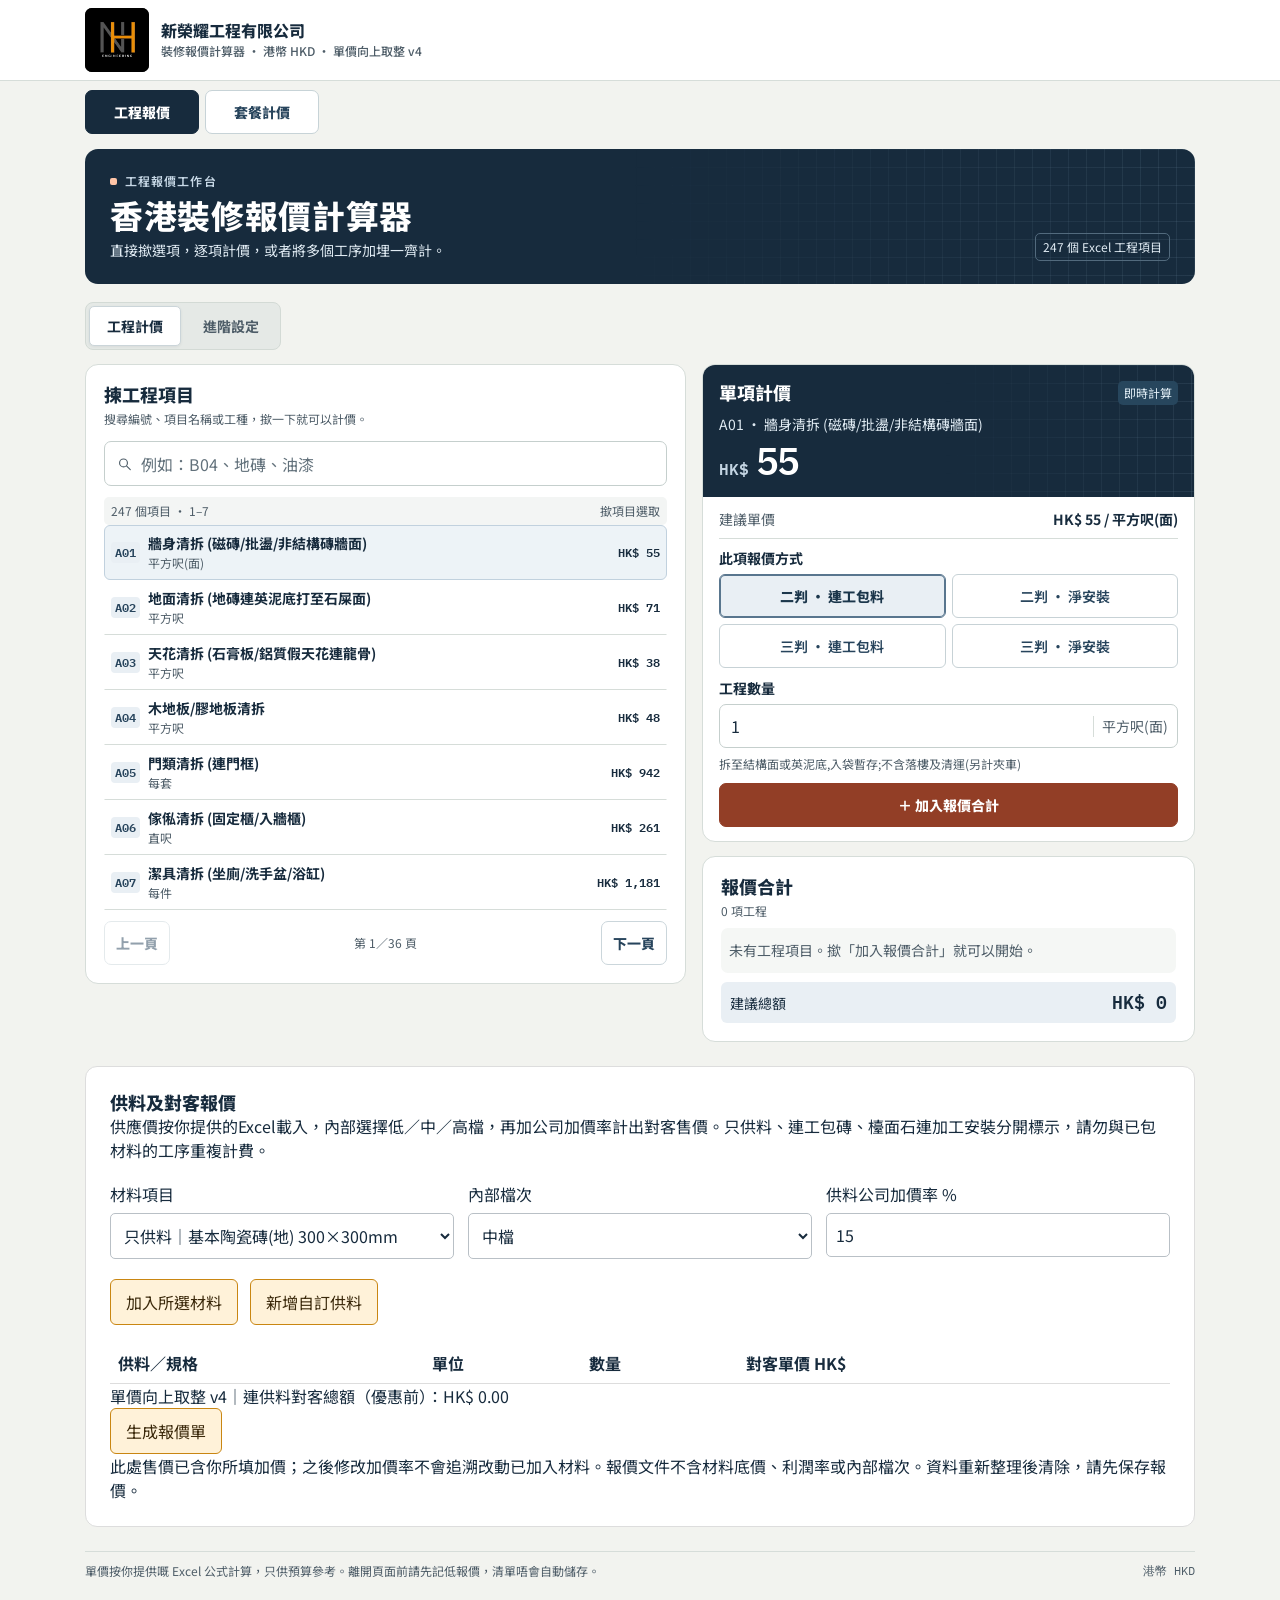
==== commit 0deb6f91: "Add files via upload" ====
--- a/index.html
+++ b/index.html
@@ -5,90 +5,22 @@
   <meta name="viewport" content="width=device-width, initial-scale=1">
   <meta name="theme-color" content="#172b3d">
   <title>裝修報價計算器｜新榮耀工程有限公司</title>
-  <style>
-*{box-sizing:border-box}[hidden]{display:none!important}body{font:16px/1.6 Arial,"Microsoft JhengHei",sans-serif;background:#eef3f6;color:#172b3d;margin:0}main{max-width:1250px;margin:auto;padding:15px}button,input,select,textarea{font:inherit}button{min-height:44px;padding:10px;border:1px solid #9cabb7;border-radius:7px;background:white;color:#172b3d;cursor:pointer}button[aria-pressed=true],button[aria-selected=true]{background:#172b3d;color:white}input,textarea,select{padding:8px;max-width:100%;border:1px solid #a8b5c0;border-radius:5px}input[type=number]{width:120px}.box{background:white;border:1px solid #ced9e1;border-radius:12px;padding:18px;margin:18px 0}.choices{display:flex;gap:9px;flex-wrap:wrap}.grid{display:grid;grid-template-columns:1fr 1fr;gap:18px}.scroll{overflow:auto}table{width:100%;border-collapse:collapse}td,th{padding:9px;border-bottom:1px solid #d9e0e5;text-align:left}#w-rows input{width:120px}#navigation{display:grid!important;grid-template-columns:1fr 1fr;gap:10px;width:100%;overflow:visible!important;margin:20px 0}#navigation button{display:block!important;width:100%;min-width:0;white-space:normal}#open-web{grid-column:1/-1;background:#925320;color:white;font-size:19px;font-weight:700;min-height:64px}.cards{display:grid;grid-template-columns:repeat(3,1fr);gap:10px}.cards article{padding:12px;background:white;border:1px solid #ccd7df;border-radius:10px}.cards strong{display:block;font-size:22px}.item{display:flex;width:100%;align-items:center;gap:9px;text-align:left;margin:8px 0}.item-text{flex:1}.item-text strong,.item-text small{display:block}.line{border-bottom:1px solid #d4dce3;padding:12px 0}.line-head,.line-tail{display:flex;justify-content:space-between;align-items:center;gap:12px}.line h3{font-size:16px}.choice-grid{display:flex;gap:8px;flex-wrap:wrap}.choice-grid small{display:block}.settings-group fieldset{margin:12px 0;border:1px solid #cad6df}#loaded{background:#fff0b9;padding:12px}footer{padding:18px;color:#526475}@media(max-width:700px){.grid{grid-template-columns:1fr}.cards{grid-template-columns:1fr 1fr}.item,.line-head,.line-tail{flex-wrap:wrap}.item-text{min-width:120px}}@media(max-width:350px){.cards{grid-template-columns:1fr}}.nh-block{background:white;padding:24px;margin:24px 0;border:1px solid #ddd;border-radius:12px}.nh-dialog{width:min(1100px,94vw);max-height:92vh;padding:24px;border:1px solid #bbb;border-radius:12px;color:#172b3d}.nh-dialog::backdrop{background:#0009}.nh-grid{display:grid;grid-template-columns:repeat(3,minmax(0,1fr));gap:14px;margin:20px 0}.nh-block input,.nh-block select,.nh-dialog input,.nh-dialog select,.nh-dialog textarea{box-sizing:border-box;width:100%;padding:9px;background:white;color:#172b3d;border:1px solid #b9c0c6;border-radius:5px;font:inherit}.nh-grid label,.nh-dialog>label{display:flex;flex-direction:column;gap:7px}.nh-block button,.nh-dialog button{padding:10px 15px;background:#fff2d9;border:1px solid #c98612;border-radius:6px;color:#3b290b;cursor:pointer}.nh-dialog button:disabled{opacity:.4}.nh-actions{display:flex;gap:12px;flex-wrap:wrap;margin:18px 0}.nh-scroll{overflow:auto}.nh-scroll table{width:100%;min-width:780px;border-collapse:collapse}.nh-scroll td,.nh-scroll th{padding:8px;border-bottom:1px solid #ddd;text-align:left;vertical-align:top}.nh-scroll td:first-child{min-width:220px}#nh-error,[id$="-error"]{color:#ab2020}#nh-preview{padding:24px;border:1px solid #ccc;margin-top:24px;color:#111;background:white}#nh-preview header{display:flex;gap:20px;align-items:center;border-bottom:3px solid #e59200}#nh-preview header img{width:75px;height:75px}#nh-preview h1{font-size:22px}#nh-preview table{border-collapse:collapse;width:100%;table-layout:fixed;margin:20px 0}#nh-preview th,#nh-preview td{padding:8px;text-align:left;border-bottom:1px solid #ccc;overflow-wrap:anywhere}#nh-preview small{display:block;white-space:pre-wrap}#nh-preview .pre{white-space:pre-wrap}#nh-preview .sum{text-align:right}#nh-preview .sign{display:flex;justify-content:space-between;margin-top:50px}@media(max-width:700px){.nh-grid{grid-template-columns:1fr}.nh-dialog,.nh-block{padding:14px}#nh-preview{padding:10px;font-size:11px}#nh-preview header{flex-wrap:wrap}}
-
-:root{--ink:#172b3d;--muted:#526475;--line:#ced9e1;--paper:#fff;--accent:#925320}
-body{font-family:"Noto Sans CJK HK","PingFang HK","Microsoft JhengHei",Arial,sans-serif}
-button:focus-visible,input:focus-visible,select:focus-visible,textarea:focus-visible,[tabindex]:focus-visible{outline:2px solid var(--accent);outline-offset:2px}
-button:disabled{cursor:not-allowed;opacity:.55}
-h1,h2,h3{line-height:1.3;margin:0 0 .55rem}
-h1{font-size:clamp(1.4rem,3vw,2rem)}
-h2{font-size:clamp(1.05rem,2vw,1.35rem)}
-h3{font-size:1rem}
-p{margin:.5rem 0}
-.frame{max-width:1250px;margin:auto;padding-inline:1rem}
-.top{background:var(--ink);color:var(--paper)}
-.top-inner{display:flex;align-items:center;gap:.8rem;padding-block:.8rem}
-.company-logo{width:3.25rem;height:3.25rem;border-radius:8px;object-fit:contain;background:var(--paper)}
-.wordmark{font-weight:700}.wordmark small{display:block;font-weight:400;color:#e0e9f0}
-main.frame{padding-block:1rem 2rem}
-.app-tabs{display:grid;grid-template-columns:repeat(3,minmax(0,1fr));gap:.5rem;margin-bottom:1rem}
-.app-tabs button{min-width:0;padding:.5rem .25rem;font-weight:700}
-.masthead,.banner,.panel,.card{background:var(--paper);border:1px solid var(--line);border-radius:12px;padding:clamp(.85rem,2vw,1.35rem);min-width:0}
-.masthead,.banner{margin-bottom:1rem}
-.eyebrow,.meta,.intro,.hint,.scope,.line-note,.list-label,.formula,.qty>span,.subtotal>span{color:var(--muted)}
-.eyebrow{font-weight:700;margin-top:0}
-.badge,.tag,.meta,.counter{font-size:.875rem}
-.switcher,.types,.options,.pager,.settings-actions{display:flex;flex-wrap:wrap;gap:.5rem;align-items:center}
-.switcher,.pager,.options,.settings-actions{margin:.75rem 0}
-.workspace{display:grid;grid-template-columns:minmax(0,1.1fr) minmax(0,1fr);gap:1rem;align-items:start}
-.right{display:grid;gap:1rem;min-width:0}.left{min-width:0}
-#package-view .details{grid-column:1/-1}
-.search{display:flex;gap:.5rem;align-items:center;margin:.75rem 0}
-.search input{width:100%;min-width:0}
-.list-label,.rate-row,.figure,.quote-total,.bottom-total{display:flex;justify-content:space-between;gap:.5rem;align-items:baseline}
-.quote-total,.bottom-total{padding-top:1rem;font-weight:700}
-.amount{display:flex;gap:.4rem;align-items:baseline;font-weight:700}
-.amount output{font-size:clamp(1.45rem,4vw,2rem)}
-fieldset{min-width:0}
-.mode-block{margin:.75rem 0;padding:.5rem;border:1px solid var(--line);border-radius:8px}
-.qty-label{display:flex;gap:.5rem;flex-wrap:wrap;align-items:center}.quantity{display:flex;gap:.5rem;align-items:center}
-.primary{background:var(--ink);color:var(--paper);border-color:var(--ink)}
-.options button strong,.options button span,.qty>span,.subtotal>span{display:block}
-.details-labels,#package-view #lines .line{display:grid;grid-template-columns:minmax(0,1fr) minmax(6rem,.28fr) minmax(6rem,.28fr);gap:.5rem;align-items:center}
-.details-labels{padding-top:.75rem;color:var(--muted);font-size:.875rem}
-.error{color:#ab2020}
-.site-context{font-weight:700;margin-bottom:0}
-.price-review{border-inline-start:3px solid var(--accent);background:#fff4e7;color:#633717;border-radius:4px;padding:.6rem .75rem}
-footer{padding:1rem 0}
-#website-package-view .cards article{min-width:0}
-#website-package-view .cards h3{margin:.35rem 0}
-#website-package-view .cards strong{font-size:clamp(1rem,2.4vw,1.35rem)}
-#w-choices{display:grid;grid-template-columns:repeat(3,minmax(0,1fr));margin-bottom:1rem}
-#w-reset-dialog{width:min(26rem,92vw)}
-#website-package-view #w-warning:empty,#website-package-view #w-error:empty{display:none}
-#website-package-view .scroll{margin:1rem 0;max-width:100%}
-#website-package-view .scroll table{min-width:570px}
-#website-package-view .box>button{margin-right:.4rem}
-#w-total{margin-top:.8rem}
-.nh-grid>*{min-width:0}
-.nh-block{min-width:0;max-width:100%}
-.nh-dialog{overflow:auto}
-@media(max-width:760px){.workspace{grid-template-columns:minmax(0,1fr)}}
-@media(max-width:520px){
-  .frame{padding-inline:.75rem}
-  .item{flex-wrap:wrap}
-  .details-labels{display:none}
-  #package-view #lines .line{grid-template-columns:minmax(0,1fr) minmax(0,1fr)}
-  #package-view .description{grid-column:1/-1}
-  #package-view .qty input{max-width:100%}
-  .nh-block{padding:1rem}
-  #w-choices{grid-template-columns:repeat(2,minmax(0,1fr))}
-}
-
-  </style>
-</head>
+  <link rel="stylesheet" href="styles.css">
+  <link rel="stylesheet" href="quote-view.css">
+  <link rel="stylesheet" href="package-view.css">
+  <script type="module" src="app-ceil-v4.js"></script>
+  <script type="module" src="package-app-ceil-v4.js"></script>
+  <script type="module" src="tabs-ceil-v4.js"></script>
+<link rel="stylesheet" href="document-tools.css"><script type="module" src="document-tools-ceil-v4.js"></script></head>
 <body>
-  <header class="top"><div class="frame top-inner"><img class="company-logo" src="[data-uri]" width="56" height="56" alt="公司標誌"><span class="wordmark">新榮耀工程有限公司<small>裝修報價計算器 · 港幣 HKD · 單價向上取整</small></span></div></header>
+  <header class="top"><div class="frame top-inner"><img class="company-logo" src="company-logo.jpeg" width="500" height="500" alt=""><span class="wordmark">新榮耀工程有限公司<small>裝修報價計算器 · 港幣 HKD · 單價向上取整 v4</small></span></div></header>
   <main class="frame">
     <div class="app-tabs" role="tablist" aria-label="切換計算器">
       <button type="button" role="tab" id="tab-quote" aria-selected="true" aria-controls="quote-view">工程報價</button>
       <button type="button" role="tab" id="tab-package" aria-selected="false" aria-controls="package-view" tabindex="-1">套餐計價</button>
-      <button type="button" role="tab" id="tab-website" aria-selected="false" aria-controls="website-package-view" tabindex="-1">網站套餐（新價）</button>
     </div>
     <section id="quote-view" role="tabpanel" aria-labelledby="tab-quote">
-    <header class="masthead"><div><p class="eyebrow"><span></span> 工程報價工作台</p><h1>香港裝修報價計算器</h1><p class="intro">直接撳選項，逐項計價，或者將多個工序加埋一齊計。</p><p id="site-context" class="site-context" aria-live="polite"></p></div><span class="meta">247 個 Excel 工程項目</span></header>
+    <header class="masthead"><div><p class="eyebrow"><span></span> 工程報價工作台</p><h1>香港裝修報價計算器</h1><p class="intro">直接撳選項，逐項計價，或者將多個工序加埋一齊計。</p></div><span class="meta">247 個 Excel 工程項目</span></header>
     <nav class="switcher" aria-label="計算器頁面">
       <button type="button" id="show-calculator" data-view="calculator" aria-pressed="true" aria-controls="calculator">工程計價</button>
       <button type="button" id="show-settings" data-view="settings" aria-pressed="false" aria-controls="settings">進階設定</button>
@@ -117,7 +49,6 @@
             <label class="qty-label"><span>工程數量</span><span class="quantity"><input id="qty" type="number" inputmode="decimal" min="0" max="10000000" step="any" value="1" aria-describedby="qty-error"><span id="unit"></span></span></label>
             <p class="error" id="qty-error" hidden>請輸入 0 至 10,000,000 之間嘅數量。</p>
             <p id="scope" class="scope"></p>
-            <p id="price-review" class="price-review" aria-live="polite" hidden></p>
             <p id="warning" class="error" hidden>原表信心度 C，報價前建議先詢價。</p>
             <button class="button primary add" id="add" type="button">＋ 加入報價合計</button>
             <p id="add-status" class="feedback" role="status" hidden></p>
@@ -139,7 +70,7 @@
       </header>
       <div class="workspace">
         <section class="card picker" aria-labelledby="picker-title">
-          <div class="head"><div><h2 id="picker-title">揀套餐</h2><p>直接撳選項，唔需要下拉選單。</p></div><span class="counter">16 款套餐</span></div>
+          <div class="head"><div><h2 id="picker-title">揀套餐</h2><p>直接撳選項，唔需要下拉選單。</p></div><span class="counter">12 款套餐</span></div>
           <div class="types" role="group" aria-label="屋苑類型">
             <button type="button" data-type="公屋" aria-pressed="true">公屋</button>
             <button type="button" data-type="居屋" aria-pressed="false">居屋</button>
@@ -151,7 +82,7 @@
           <div class="estimate-body">
             <div class="figure"><span>二判明細底價</span><strong id="base-total"></strong></div>
             <div class="figure"><span>利潤加價（15%）</span><strong id="profit-total"></strong></div>
-            <p class="formula">每項二判單價 × 1.15 後向上取整，再乘數量加總</p>
+            <p class="formula">報價 = 二判明細底價 × 1.15</p>
           </div>
         </aside>
         <section class="card details" aria-labelledby="details-title">
@@ -166,377 +97,6 @@
       </div>
       <footer><p>按你提供嘅 Excel 二判明細逐項重算，不採用原表唔一致嘅固定總數。只計所列工序，唔會自動另加未列明物料或費用。</p><p>報價只供預算參考。頁面重新整理後，數量會回復套餐預設。</p></footer>
     </section>
-    <section id="website-package-view" role="tabpanel" aria-labelledby="tab-website" hidden><header class="banner"><h1>網站套餐｜新建議起價</h1><p>對客起價不再加15%。屬預算建議，正式接單前須核成本、度尺及工程範圍。</p></header><div class="cards"><article><span>清水樓優化</span><h3>細單位 ｜ 基礎優化</h3><strong>HK$ 118,000 起</strong></article><article><span>清水樓優化</span><h3>中單位 ｜ 全面升級</h3><strong>HK$ 178,000 起</strong></article><article><span>清水樓優化</span><h3>大單位 ｜ 尊尚豪裝</h3><strong>HK$ 248,000 起</strong></article><article><span>舊樓全爆</span><h3>細單位 ｜ 核心全爆</h3><strong>HK$ 278,000 起</strong></article><article><span>舊樓全爆</span><h3>中單位 ｜ 深度大全爆</h3><strong>HK$ 338,000 起</strong></article><article><span>舊樓全爆</span><h3>大單位 ｜ 尊尚大全爆</h3><strong>HK$ 428,000 起</strong></article></div><section class="box"><h2>選擇套餐及計價</h2><div id="w-choices" class="choices"></div><h2 id="w-title"></h2><p id="w-area"></p><ul id="w-features"></ul><p id="w-warning"></p><p>網站未提供工序獨立單價，因此整套計價，不虛構拆價。優惠扣減、付款安排及條款在生成報價單設定。</p><div class="scroll" role="region" tabindex="0" aria-label="網站套餐及加項明細"><table><thead><tr><th>項目</th><th>單位</th><th>數量</th><th>單價HK$</th><th></th></tr></thead><tbody id="w-rows"></tbody></table></div><button type="button" id="w-add">新增加項</button><button type="button" id="w-reset">還原此套餐</button><h2 id="w-total" aria-live="polite"></h2><p id="w-error" role="alert"></p></section><dialog id="w-reset-dialog" class="nh-dialog" aria-labelledby="w-reset-heading"><form method="dialog"><h2 id="w-reset-heading">還原此套餐？</h2><p>此套餐的額外項目及價格修改將會清除。</p><div class="nh-actions"><button value="cancel" autofocus>取消</button><button value="reset">確認還原</button></div></form></dialog><footer>超過600呎另行核價。大單位全爆傢俬數量差異須核對。重新整理清除未保存修改。</footer></section>
-    <p id="load-error" class="error" role="alert" hidden></p>
   </main>
-<script>
-(() => {
-  const tablist = document.querySelector('.app-tabs');
-  const tabs = [...tablist.querySelectorAll('[role="tab"]')];
-  function activate(tab, moveFocus = false) {
-    for (const item of tabs) {
-      const active = item === tab;
-      item.setAttribute('aria-selected', String(active));
-      item.tabIndex = active ? 0 : -1;
-      document.getElementById(item.getAttribute('aria-controls')).hidden = !active;
-    }
-    if (moveFocus) tab.focus();
-  }
-  tablist.addEventListener('click', event => {
-    const tab = event.target.closest('[role="tab"]');
-    if (tab) activate(tab);
-  });
-  tablist.addEventListener('keydown', event => {
-    const index = tabs.indexOf(event.target);
-    if (index < 0) return;
-    const next = {
-      ArrowRight: (index + 1) % tabs.length,
-      ArrowLeft: (index + tabs.length - 1) % tabs.length,
-      Home: 0,
-      End: tabs.length - 1
-    }[event.key];
-    if (next === undefined) return;
-    event.preventDefault();
-    activate(tabs[next], true);
-  });
-  activate(tabs[0]);
-})();
-
-</script>
-<script>
-(() => {
-const MODULES={};const FAILURES=[];
-try{MODULES["catalog.js"]=(()=>{
-const config = {"site":{"label":"工地類型","options":[["住宅裝修 / 街舖",1],["住宅大樓 / 普通學校",0.93],["商業 / 寫字樓",1.1],["政府 / 國際學校 / 會所",1.17],["酒店項目",1.25],["獨立屋 / 高級別墅",1.2],["港鐵 / 地鐵工程",1.85]],"default":0},"payment":{"label":"收款時間","options":[["即期",0],["30 日",0.00821917808219178],["45 日",0.0123287671232877],["60 日",0.0164383561643836],["90 日",0.0246575342465753],["120 日",0.0328767123287671]],"default":1},"risk":{"label":"壞帳風險情況","options":[["熟客／即期 (0%)",0],["一般客戶 (1%)",0.01],["新客戶 (2%)",0.02],["信用一般 (3%)",0.03],["高風險客戶 (5%)",0.05]],"default":1},"profit":{"label":"公司利潤情況","options":[["競爭性投標 (5%)",0.05],["標準利潤 (10%)",0.1],["標準利潤 (15%)",0.15],["高風險工程 (20%)",0.2],["高風險工程 (25%)",0.25]],"default":2},"loading":{"label":"上料情況","options":[["無需另加",0],["標準上料 (5%)",0.05],["無升降機 (8%)",0.08],["高層無貨車 (12%)",0.12],["大量材料 (15%)",0.15]],"default":0},"protection":{"label":"做保護情況","options":[["無需另加",0],["基本保護 (3%)",0.03],["全屋保護 (5%)",0.05],["高要求保護 (8%)",0.08]],"default":0},"cleaning":{"label":"清場情況","options":[["無需另加",0],["基本清潔 (3%)",0.03],["深度清潔 (5%)",0.05],["連清運 (8%)",0.08]],"default":1},"caulk":{"label":"唧膠情況","options":[["無需另加",0],["基本唧膠 (2%)",0.02],["全屋唧膠 (5%)",0.05]],"default":0},"touchup":{"label":"細油執色情況","options":[["無需另加",0],["局部執色 (3%)",0.03],["全屋執色 (5%)",0.05]],"default":0}};
-const items = [["A 前期打拆及清運","A01","牆身清拆 (磁磚/批盪/非結構磚牆面)","平方呎(面)","拆至結構面或英泥底,入袋暫存;不含落樓及清運(另計夾車)","A",39,39,32,32,"見備註"],["A 前期打拆及清運","A02","地面清拆 (地磚連英泥底打至石屎面)","平方呎","風炮打鑿舊地磚連英泥底至石屎面；深鑿或沉箱位另議。泥頭落樓、清運及後續找平如有需要，須另行在報價列明。","A",50,50,42,42,"見備註"],["A 前期打拆及清運","A03","天花清拆 (石膏板/鋁質假天花連龍骨)","平方呎","連龍骨拆除入袋;含燈具移走","B",27,27,22,22,"見備註"],["A 前期打拆及清運","A04","木地板/膠地板清拆","平方呎","起釘/除膠,不含地台找平","B",34,34,28,28,"見備註"],["A 前期打拆及清運","A05","門類清拆 (連門框)","每套","單扇室內門連門框拆除;防火門框灌漿位另加50%","A",670,670,555,555,"見備註"],["A 前期打拆及清運","A06","傢俬清拆 (固定櫃/入牆櫃)","直呎","拆除並入袋,不含落樓及清運","A",185,185,150,150,"見備註"],["A 前期打拆及清運","A07","潔具清拆 (坐廁/洗手盆/浴缸)","每件","拆除並封堵排污口;鑄鐵浴缸須兩人另加","B",840,840,695,695,"見備註"],["A 前期打拆及清運","A08","泥頭處理 環保斗 (約6-7立方碼,含落樓裝斗及處置費)","每個/次","斗租及運費約$2,800 + 約5公噸×$200/噸 堆填費(EPD) + 落樓裝斗人工;須取2-3間報價","C",6850,6850,5670,5670,"見備註"],["A 前期打拆及清運","A09","5.5噸夾車清運 (每車次,含落樓裝車人工及處置費)","每車次","5.5 噸夾車每車次，含落樓裝車、運輸及合法處置。車次按廢料量及實載核實，政府處置費按廢料分類及適用設施計算。","B",4260,4260,3520,3520,"見備註"],["B 泥水及防水","B01","打磨水泥地面及處理裂縫","平方呎","打磨浮漿、補細裂縫,不含批盪","B",22,19.5,18.5,16.5,"見備註"],["B 泥水及防水","B02","地台批盪找平 (英泥沙,厚≤30mm)","平方呎","含英泥沙材料;高低差>30mm另議","A",22,18.5,18.5,15.5,"見備註"],["B 泥水及防水","B03","牆身批盪 (英泥沙打底)","平方呎(面)","清理基面、掛線、英泥沙批盪找平","A",34,29,28,24,"見備註"],["B 泥水及防水","B04","鋪地磚 (≤600×600,正鋪,不含面磚)","平方呎","連工包底料(膠沙/瓷磚膠/掃口);面磚客供,損耗另計","A",59,49,49,40,"見備註"],["B 泥水及防水","B05","鋪牆磚 (≤600×600,正鋪,不含面磚)","平方呎(面)","連工包底料;陽角收口(角條另計)","A",67,55,56,46,"見備註"],["B 泥水及防水","B06","馬賽克/六角/人字拼特色磚 (不含面磚)","平方呎(面)","含排磚放線;損耗較大","B",115,100,96,83,"見備註"],["B 泥水及防水","B07","大尺寸磚/岩板鋪貼 (≥600×1200,不含面磚)","平方呎(面)","需2人搬運及專用膠;須先找平","B",115,100,97,84,"見備註"],["B 泥水及防水","B08","防水工程 (Sika 107 兩層,連基面處理,不含閉水試驗)","平方呎(展開面積)","地台全面+牆身上翻;展開面積計","A",32,24,27,20,"見備註"],["B 泥水及防水","B09","閉水試驗 (24小時)","每次","封閉排水、注水並維持 24 小時，記錄驗收結果；試水位置及可否觀察樓下須事先確認。","B",1830,1750,1510,1450,"見備註"],["B 泥水及防水","B10","結構修補 (剝落/爆裂混凝土修補)","每點","鑿除、處理鋼筋、修補砂漿;結構性損壞須工程師","C",670,590,555,490,"見備註"],["C 地台","C01","室內自流平 (厚3-5mm,連底油)","平方呎","基層須平整乾燥(含水率);面積過細有最低收費","B",27,15.5,23,13,"見備註"],["C 地台","C02","戶外/露台自流平 (耐候)","平方呎","須配合防水層及斜度","C",37,20,31,16.5,"見備註"],["C 地台","C03","打磨木地台連翻新油 (2底2面)","平方呎","打磨、補縫、PU油2底2面","C",47,38,39,31,"見備註"],["C 地台","C04","無縫拼接地板 (SPC/LVT 扣式 ≈8mm,連地墊)","平方呎","含地墊及簡單切割;不含腳線","A",56,20,48,16.5,"見備註"],["C 地台","C05","膠地板 (PVC/LVT 膠貼)","平方呎","含批底及膠水","B",42,22,36,18,"見備註"],["C 地台","C06","實木地板 (T&G ≈15mm,膠/釘)","平方呎","材料按中檔橡木;樹種差異極大,須按實際報價","C",125,39,105,33,"見備註"],["C 地台","C07","複合木地板 (多層實木複合 ≈12-15mm)","平方呎","含地墊;不含腳線","B",77,29,66,24,"見備註"],["C 地台","C08","木腳線/地腳線 (MDF預噴漆,100mm高)","直呎","含釘及打膠","B",38,20,32,17,"見備註"],["D 隔牆及天花","D01","石膏板隔牆 (輕鋼龍骨,雙面單層12mm,含岩棉)","平方呎(面)","含龍骨、雙面石膏板、岩棉、批縫;不含批灰油漆","B",63,35,53,29,"見備註"],["D 隔牆及天花","D02","防火板隔牆 (1小時,雙面雙層防火板)","平方呎(面)","須有測試報告/FS證明;費用不含AP文件","C",98,49,83,41,"見備註"],["D 隔牆及天花","D03","輕質磚隔牆 (ALC/輕磚75-100mm,不含批盪)","平方呎","不含批盪;高度>3m加固另計","B",86,55,73,46,"見備註"],["D 隔牆及天花","D04","石膏板平頂/造型天花 (連龍骨及吊件)","平方呎(面)","不含批灰油漆及燈位開孔","A",40,24,33,20,"見備註"],["D 隔牆及天花","D05","鋁質天花 (鋁扣板/鋁方板)","平方呎(面)","含骨架及收邊角","B",41,19.5,35,16,"見備註"],["D 隔牆及天花","D06","窗簾殼 (夾板/石膏板,不含批灰油漆)","直呎","深約200mm;含燈槽/窗簾軌位預留","C",230,160,195,135,"見備註"],["E 牆身及天花裝飾","E01","牆身木龍骨加3分夾板打底 (9mm)","平方呎(面)","1\"×2\"龍骨@400 + 9mm夾板","B",40,23,34,19.5,"見備註"],["E 牆身及天花裝飾","E02","牆身加厚/雙層夾板打底 (12mm/雙層)","平方呎(面)","12mm夾板或雙層9mm","B",59,30,49,25,"見備註"],["E 牆身及天花裝飾","E03","木飾面牆身 簡單平板 (飾面: 防火膠板)","平方呎(面)","含龍骨、夾板打底及飾面板(不含批灰油漆)","B",93,50,78,42,"見備註"],["E 牆身及天花裝飾","E04","木飾面牆身 簡單平板 (飾面: 天然木皮連索色清漆)","平方呎(面)","含龍骨、夾板打底及飾面板(不含批灰油漆)","B",120,50,100,42,"見備註"],["E 牆身及天花裝飾","E05","木飾面牆身 簡單平板 (飾面: 廠房焗漆/烤漆)","平方呎(面)","含龍骨、夾板打底及飾面板(不含批灰油漆)","B",140,50,120,42,"見備註"],["E 牆身及天花裝飾","E06","木飾面牆身 弧形/對紋 (飾面: 防火膠板)","平方呎(面)","含彎板/對紋損耗","C",150,93,125,77,"見備註"],["E 牆身及天花裝飾","E07","木飾面牆身 弧形/對紋 (飾面: 天然木皮連索色清漆)","平方呎(面)","含彎板/對紋損耗","C",180,93,150,77,"見備註"],["E 牆身及天花裝飾","E08","木飾面牆身 弧形/對紋 (飾面: 廠房焗漆/烤漆)","平方呎(面)","含彎板/對紋損耗","C",210,93,175,77,"見備註"],["E 牆身及天花裝飾","E09","吸音板牆身 (PET/木絲吸音板,含打底)","平方呎(面)","吸音等級須按設計;證書另計","C",86,37,73,30,"見備註"],["E 牆身及天花裝飾","E10","木條子飾面板 (實木/飾面條子)","平方呎(面)","含打底及條子","C",135,72,115,59,"見備註"],["E 牆身及天花裝飾","E11","木條子天花","平方呎(面)","含吊件及打底","C",160,91,135,75,"見備註"],["E 牆身及天花裝飾","E12","木飾面天花 (夾板飾面平頂,含龍骨)","平方呎(面)","不含燈位開孔","B",130,76,105,63,"見備註"],["F 門及門五金","F01","1小時防火門 單掩 (連門框/閉門器/防煙條/證書)","每套","英標FD60木質;證書、灌漿、三鉸、閉門器已含;鎖另計","A",6390,2150,5450,1770,"見備註"],["F 門及門五金","F02","1小時防火門 雙掩 (子母門)","每套","同上,含順序器","B",14020,5010,11940,4140,"見備註"],["F 門及門五金","F03","2小時防火門 單掩 (鋼質/重型)","每套","鋼質FD120;含證書、閉門器","B",9500,3580,8080,2960,"見備註"],["F 門及門五金","F04","2小時防火門 雙掩","每套","同上,含順序器","C",17930,6080,15280,5030,"見備註"],["F 門及門五金","F05","木掩門 單掩 (連門框,不含鎖) (飾面: 防火膠板)","每套","實心門扇+門框+三鉸;鎖另計","A",3800,1680,3220,1390,"見備註"],["F 門及門五金","F06","木掩門 單掩 (連門框,不含鎖) (飾面: 天然木皮連索色清漆)","每套","實心門扇+門框+三鉸;鎖另計","A",4550,1680,3880,1390,"見備註"],["F 門及門五金","F07","木掩門 單掩 (連門框,不含鎖) (飾面: 廠房焗漆/烤漆)","每套","實心門扇+門框+三鉸;鎖另計","A",5250,1680,4480,1390,"見備註"],["F 門及門五金","F08","木掩門 雙掩 (連門框,不含鎖) (飾面: 防火膠板)","每套","同上","B",6420,2680,5450,2220,"見備註"],["F 門及門五金","F09","木掩門 雙掩 (連門框,不含鎖) (飾面: 天然木皮連索色清漆)","每套","同上","B",7760,2680,6610,2220,"見備註"],["F 門及門五金","F10","木掩門 雙掩 (連門框,不含鎖) (飾面: 廠房焗漆/烤漆)","每套","同上","B",8990,2680,7680,2220,"見備註"],["F 門及門五金","F11","暗門 單掩 (隱形門,隱藏鉸)","每套","與牆身飾面齊平;磁吸及隱藏鉸","C",5950,2860,5040,2370,"見備註"],["F 門及門五金","F12","暗門 雙掩","每套","同上","C",11750,6080,9930,5030,"見備註"],["F 門及門五金","F13","明趟門 (單扇,吊軌+阻尼) (飾面: 防火膠板)","每套","含門扇及吊軌","B",4550,1840,3860,1520,"見備註"],["F 門及門五金","F14","明趟門 (單扇,吊軌+阻尼) (飾面: 天然木皮連索色清漆)","每套","含門扇及吊軌","B",5470,1840,4660,1520,"見備註"],["F 門及門五金","F15","明趟門 (單扇,吊軌+阻尼) (飾面: 廠房焗漆/烤漆)","每套","含門扇及吊軌","B",6320,1840,5400,1520,"見備註"],["F 門及門五金","F16","暗趟門 (軌道藏於牆身/假牆) (飾面: 防火膠板)","每套","含門套及藏軌結構","C",6600,2860,5600,2370,"見備註"],["F 門及門五金","F17","暗趟門 (軌道藏於牆身/假牆) (飾面: 天然木皮連索色清漆)","每套","含門套及藏軌結構","C",7850,2860,6680,2370,"見備註"],["F 門及門五金","F18","暗趟門 (軌道藏於牆身/假牆) (飾面: 廠房焗漆/烤漆)","每套","含門套及藏軌結構","C",9010,2860,7690,2370,"見備註"],["F 門及門五金","F19","木門線/門套包邊","直呎","含釘及補灰","B",53,35,44,29,"見備註"],["F 門及門五金","F20","標準房門鎖/執手鎖 (安裝+鎖具)","每組","開孔、安裝鎖體及扣板","B",630,295,535,245,"見備註"],["F 門及門五金","F21","電子鎖/智能門鎖 (中價位)","每組","鎖具按品牌/型號差異極大","C",2810,490,2410,405,"見備註"],["F 門及門五金","F22","防火門重型鎖/逃生閂 (panic bar)","每組","須配合防火門測試規格","C",1770,615,1510,510,"見備註"],["F 門及門五金","F23","普通門鉸 (1門3鉸)","每套門",0,"B",360,245,305,205,"見備註"],["F 門及門五金","F24","隱藏式三維可調門鉸","每套門","3-4個鉸","B",1110,445,945,365,"見備註"],["F 門及門五金","F25","液壓閉門器 (EN 1154)","每組","防火門須附認證","B",730,370,615,305,"見備註"],["F 門及門五金","F26","明趟門吊軌+阻尼器 (單獨安裝)","每套",0,"B",1640,740,1390,610,"見備註"],["F 門及門五金","F27","門吸/門栓/貓眼","每個點",0,"B",245,150,205,120,"見備註"],["G 廚房及廁所","G01","廚櫃地櫃 (不含檯面) (飾面: 防火膠板)","直呎","18mm防潮櫃身+緩衝鉸+抽屜;內地預製、安裝","A",1110,395,950,325,"見備註"],["G 廚房及廁所","G02","廚櫃地櫃 (不含檯面) (飾面: 天然木皮連索色清漆)","直呎","18mm防潮櫃身+緩衝鉸+抽屜;內地預製、安裝","A",1300,395,1110,325,"見備註"],["G 廚房及廁所","G03","廚櫃地櫃 (不含檯面) (飾面: 廠房焗漆/烤漆)","直呎","18mm防潮櫃身+緩衝鉸+抽屜;內地預製、安裝","A",1470,395,1260,325,"見備註"],["G 廚房及廁所","G04","廚櫃吊櫃 (飾面: 防火膠板)","直呎","18mm櫃身+緩衝鉸;牆身固定","A",910,395,770,325,"見備註"],["G 廚房及廁所","G05","廚櫃吊櫃 (飾面: 天然木皮連索色清漆)","直呎","18mm櫃身+緩衝鉸;牆身固定","A",1060,395,900,325,"見備註"],["G 廚房及廁所","G06","廚櫃吊櫃 (飾面: 廠房焗漆/烤漆)","直呎","18mm櫃身+緩衝鉸;牆身固定","A",1200,395,1020,325,"見備註"],["G 廚房及廁所","G07","牆身特色玻璃 (背漆玻璃,含打底)","平方呎(面)","6mm背漆玻璃+打底","B",85,33,72,28,"見備註"],["G 廚房及廁所","G08","牆身不銹鋼 (304 No.4/鏡面貼板)","平方呎(面)","1.0mm+夾板打底","B",100,39,86,33,"見備註"],["G 廚房及廁所","G09","無縫人造石檯面 (深600mm)","直呎","含切割及無縫接駁;不含水盆開孔","A",795,280,675,230,"見備註"],["G 廚房及廁所","G10","石英石檯面 (深600mm)","直呎","含開孔","B",950,280,810,230,"見備註"],["G 廚房及廁所","G11","岩板檯面 (12mm,深600mm)","直呎","含切割加工","C",1330,350,1140,290,"見備註"],["G 廚房及廁所","G12","抗倍特板廁格 (含門及五金)","每格","12mm抗倍特板+不銹鋼五金","C",5100,1750,4340,1450,"見備註"],["G 廚房及廁所","G13","廁所水櫃 (防潮板,吊牆)","直呎","防水櫃身+面板","B",1030,360,875,295,"見備註"],["G 廚房及廁所","G14","廁所鏡櫃","直呎","含鏡面及LED(基本)","C",1080,360,920,295,"見備註"],["G 廚房及廁所","G15","浴室隔水石/門檻石 (原表「吸咀」,按每條90cm)","每條","原表名稱不明確,此處按浴室隔水石理解;請以實際項目修訂","C",510,305,430,255,"見備註"],["H 樓梯","H01","木踏板/立板 (每級,闊約1m)","每級","夾板打底+實木/飾面踏板及立板","C",845,565,710,465,"見備註"],["H 樓梯","H02","轉角扇形級 (每級)","每級","需放樣及特製","C",1780,1340,1490,1110,"見備註"],["H 樓梯","H03","實木/夾板貼皮扶手連基本欄杆","直呎","不含玻璃欄杆","C",550,280,465,235,"見備註"],["H 樓梯","H04","玻璃欄杆 (12mm鋼化,U槽/夾件,高約1.1m)","直呎","含不銹鋼夾件/底槽","B",1390,420,1180,345,"見備註"],["H 樓梯","H05","樓梯底特製暗藏儲物櫃 (約6抽)","整體","按約6格抽屜計,實際按尺寸","C",13060,8940,10960,7390,"見備註"],["I 木器及傢俬","I01","地台床/榻榻米 (按俯視面積,連抽屜五金)","平方呎","框架+面板+油壓/抽屜五金;不含床褥","A",240,115,205,97,"見備註"],["I 木器及傢俬","I02","上下床 (整套,實木/夾板,連梯)","每套","含梯及護欄;不含床褥","C",10540,5010,8930,4140,"見備註"],["I 木器及傢俬","I03","全高櫃 (高1.5-2.4m,深≤600mm) (飾面: 防火膠板)","直呎","18mm櫃身/門板、緩衝鉸、層板;內地預製+安裝","A",1530,500,1310,415,"見備註"],["I 木器及傢俬","I04","全高櫃 (高1.5-2.4m,深≤600mm) (飾面: 天然木皮連索色清漆)","直呎","18mm櫃身/門板、緩衝鉸、層板;內地預製+安裝","A",1900,500,1620,415,"見備註"],["I 木器及傢俬","I05","全高櫃 (高1.5-2.4m,深≤600mm) (飾面: 廠房焗漆/烤漆)","直呎","18mm櫃身/門板、緩衝鉸、層板;內地預製+安裝","A",2240,500,1920,415,"見備註"],["I 木器及傢俬","I06","半高櫃 (高0.9-1.5m) (飾面: 防火膠板)","直呎","同上","A",1100,430,935,355,"見備註"],["I 木器及傢俬","I07","半高櫃 (高0.9-1.5m) (飾面: 天然木皮連索色清漆)","直呎","同上","A",1330,430,1140,355,"見備註"],["I 木器及傢俬","I08","半高櫃 (高0.9-1.5m) (飾面: 廠房焗漆/烤漆)","直呎","同上","A",1550,430,1320,355,"見備註"],["I 木器及傢俬","I09","矮櫃/電視櫃/鞋櫃下段 (高≤0.9m)","直呎","同上(防火膠板)","A",910,360,775,295,"見備註"],["I 木器及傢俬","I10","超高櫃 (>2.4m到頂,含吊裝及頂部收口)","直呎","樓底高度>2.4m;須考慮消防花灑/冷氣喉","B",1880,645,1600,530,"見備註"],["J 專業木器","J01","特色木地台/榻榻米 (連儲物)","平方呎","地台+儲物格","B",320,170,270,140,"見備註"],["J 專業木器","J02","弧形木飾面牆身/圓柱包木","平方呎(面)","彎板及飾面","C",205,115,175,95,"見備註"],["J 專業木器","J03","特製商業接待處/吧台 (不含檯面石)","直呎","防火膠板飾面+基本收納","C",3380,1970,2850,1630,"見備註"],["J 專業木器","J04","體育館/禮堂抗撞擊木牆板 (阻燃)","平方呎(面)","≥25mm夾板+阻燃處理+硬木飾面","C",135,54,115,44,"見備註"],["J 專業木器","J05","實木花格屏風/幾何木隔斷","平方呎(面)","實木條+固定","C",330,155,280,130,"見備註"],["J 專業木器","J06","木窗套/木門套 (包邊連飾面)","直呎",0,"B",165,115,140,96,"見備註"],["K 不銹鋼及金屬","K01","不銹鋼裝飾牆身/門套 (304)","平方呎(面)","1.0mm+夾板打底","B",115,46,99,38,"見備註"],["K 不銹鋼及金屬","K02","不銹鋼地腳線 (50-100mm)","直呎","304 No.4","B",65,34,55,28,"見備註"],["K 不銹鋼及金屬","K03","不銹鋼屏風/裝飾柱","平方呎(面)","含骨架","C",190,82,160,68,"見備註"],["K 不銹鋼及金屬","K04","鈦金/玫瑰金不銹鋼包邊/嵌條","直呎","PVD表面","B",64,28,55,23,"見備註"],["K 不銹鋼及金屬","K05","鈦金/玫瑰金收口條 (2.44m/條)","每條",0,"C",265,140,225,115,"見備註"],["L 玻璃及鏡面","L01","鋼化/夾層玻璃間隔牆 (10mm,連U槽)","平方呎(面)","含U槽及打膠","B",115,42,99,35,"見備註"],["L 玻璃及鏡面","L02","玻璃掩門/趟門 (10mm鋼化,連五金)","每套","含地彈簧/軌","C",4290,2100,3630,1740,"見備註"],["L 玻璃及鏡面","L03","背漆玻璃/鏡面 (貼牆)","平方呎(面)","含膠及打底","B",69,28,59,23,"見備註"],["L 玻璃及鏡面","L04","浴室無框鋼化玻璃淋浴屏 (10mm,單掩/趟)","每套","含不銹鋼五金,不含防水及去水改動","A",4390,1750,3730,1450,"見備註"],["M 油漆","M01","牆身批灰及乳膠漆 (批灰+底油+面油2次)","平方呎(面)","按展開牆面積;立邦/ICI中檔","A",29,21,24,17.5,"見備註"],["M 油漆","M02","天花批灰及乳膠漆","平方呎(面)","同上,高位作業","A",34,26,28,21,"見備註"],["M 油漆","M03","外牆防水防霉乳膠漆 (不含棚架)","平方呎(面)","外牆搭棚另計","B",36,26,30,21,"見備註"],["M 油漆","M04","木器掃油/噴油 (底2面2,按面積)","平方呎(面)","原表以直呎計不合理,改按面積","B",47,35,39,29,"見備註"],["M 油漆","M05","藝術漆/微水泥/莫蘭迪","平方呎(面)","系統材料按品牌","C",69,46,58,38,"見備註"],["N 牆紙","N01","撕舊牆紙及牆面修補","平方呎(面)",0,"B",16,12,13.5,10,"見備註"],["N 牆紙","N02","PVC/無紡布牆紙鋪貼 (中檔,含牆紙)","平方呎(面)","牆紙按中檔$350-700/卷,損耗15%","B",40,26,34,21,"見備註"],["N 牆紙","N03","進口高級牆紙/大型壁畫鋪貼 (含材料)","平方呎(面)","材料差異極大","C",92,43,78,35,"見備註"],["O 細油執色及修補","O01","細油執色 (按師傅日薪,每工8小時)","每工","含少量油料","A",2490,2380,2060,1970,"見備註"],["O 細油執色及修補","O02","傢俬崩口/木皮破損修補","每點",0,"B",310,285,260,235,"見備註"],["O 細油執色及修補","O03","驗收前全屋大執漏 (≤800呎單位)","每場","原表以「按場計」,須定面積上限","C",5640,5250,4680,4340,"見備註"],["P 雜項及清潔","P01","室內通架/流動工作台 (每組,日租連搭拆)","每組","原表單位「每組/層」不明確","C",1530,1340,1280,1110,"見備註"],["P 雜項及清潔","P02","石屎鑽孔/開孔 (每吋徑,樓板厚≤200mm)","每吋徑","原表「每個/吋徑」單位混淆,改按每吋徑","C",195,150,165,125,"見備註"],["P 雜項及清潔","P03","臨時防塵帆布圍封","平方呎(面)","含骨架及拉鏈門","B",10,5.5,8.5,4.5,"見備註"],["P 雜項及清潔","P04","外牆雙層竹棚 (搭拆,不含租期超過30日)","平方呎(面)","須註冊棚架承建商及棚架安全規定","C",53,47,44,38,"見備註"],["P 雜項及清潔","P05","化學錨栓/植筋","每點","含鑽孔及植筋膠","C",74,46,62,38,"見備註"],["P 雜項及清潔","P06","現場保護 (地面/牆身/電梯)","平方呎","含走廊及電梯保護","A",8,5.5,7,4.5,"見備註"],["P 雜項及清潔","P07","細清 (完工初清)","平方呎",0,"B",5.5,5,4.5,4,"見備註"],["P 雜項及清潔","P08","深層清潔及去甲醛 (按實用面積)","平方呎","原表按場計,改按實用面積","A",15,9,13,7.5,"見備註"],["Q 鋁質及琺瑯飾面/門/傢俬","Q01","琺瑯板牆身/廚房防濺板 (進口品牌 3mm 磁吸,工廠預切,膠貼)","平方呎","供料按整塊板$121-139/呎²+裁切損耗約15%;工廠預切,開孔預先加工;牆面須平整,不平另計找平","B",260,43,225,36,"見備註"],["Q 鋁質及琺瑯飾面/門/傢俬","Q02","琺瑯板牆身 (國產/薄身 0.8-1.2mm,膠貼)","平方呎","薄身板易凹,基面須平整;不含找平","C",57,29,48,24,"見備註"],["Q 鋁質及琺瑯飾面/門/傢俬","Q03","琺瑯板收邊條/密封膠/邊角處理","直呎","不銹鋼或鋁收邊條+中性密封膠","C",39,31,33,26,"見備註"],["Q 鋁質及琺瑯飾面/門/傢俬","Q04","鋁質浴室門/廁所門 (實心鋁板或百葉,連門框,單掩)","每套","洞口≤750×2100mm;連鉸鏈及門鎖","A",2540,1580,2140,1300,"見備註"],["Q 鋁質及琺瑯飾面/門/傢俬","Q05","鋁框玻璃趟門 單扇/雙軌 (廚房/浴室,5-6mm 強化玻璃)","每套","洞口≤900×2100mm;含上下軌及門輪","B",2950,1400,2500,1160,"見備註"],["Q 鋁質及琺瑯飾面/門/傢俬","Q06","鋁框玻璃掩門 單掩 (室內,6mm 強化玻璃,連五金)","每套","洞口≤900×2100mm","B",3680,1750,3120,1450,"見備註"],["Q 鋁質及琺瑯飾面/門/傢俬","Q07","鋁框玻璃趟門 多軌/露台 (50料,單層強化玻璃,按面積)","平方呎","按洞口面積計;50料鋁型材;含安裝及打膠","C",175,67,150,55,"見備註"],["Q 鋁質及琺瑯飾面/門/傢俬","Q08","鑄鋁防暴/防盜大門 (單掩,連門框及鎖)","每套","非認可消防門;大門須符合租約及大廈公契","C",7440,2800,6330,2320,"見備註"],["Q 鋁質及琺瑯飾面/門/傢俬","Q09","牆身鋁塑板 (ACP 3mm,木龍骨夾板打底,膠貼開縫)","平方呎(面)","板材 4×8 呎 3mm $240-410/張約$8-14/呎;連9mm夾板打底及收口","B",78,50,66,41,"見備註"],["Q 鋁質及琺瑯飾面/門/傢俬","Q10","牆身鋁單板 (3mm 實心鋁,氟碳噴塗,訂製折件,掛件固定)","平方呎(面)","按圖訂製折件;外牆須另計棚架及結構核算","C",335,165,285,140,"見備註"],["Q 鋁質及琺瑯飾面/門/傢俬","Q11","牆身鋁蜂窩板 (18-25mm,輕質,連龍骨及掛件)","平方呎(面)","適用大面積室內牆身及櫃門面","C",230,120,195,98,"見備註"],["Q 鋁質及琺瑯飾面/門/傢俬","Q12","鋁合金收口條/裝飾線條 (L型/T型/U型,連打膠)","直呎","陽極氧化或噴粉","B",46,31,39,25,"見備註"],["Q 鋁質及琺瑯飾面/門/傢俬","Q13","鋁方通/鋁格柵 牆身或天花 (連龍骨掛件)","平方呎(面)","含吊件及收邊;不含燈槽","C",110,75,93,62,"見備註"],["Q 鋁質及琺瑯飾面/門/傢俬","Q14","全鋁廚地櫃 (鋁櫃身+鋁門板,不含檯面及電器)","直呎","工廠預製,現場組裝;不含檯面","C",1390,430,1190,355,"見備註"],["Q 鋁質及琺瑯飾面/門/傢俬","Q15","全鋁廚吊櫃 (鋁櫃身+鋁門板)","直呎","含吊碼及門鉸","C",955,285,815,235,"見備註"],["Q 鋁質及琺瑯飾面/門/傢俬","Q16","全鋁高櫃/衣櫃 (鋁框+鋁板,高≤2.4m)","直呎","單價按立面直呎;內部層板抽屜另計","C",1900,610,1620,505,"見備註"],["Q 鋁質及琺瑯飾面/門/傢俬","Q17","全鋁浴室櫃/鏡櫃 (防潮,連鋁板)","直呎","不含面盆及龍頭","C",1260,360,1080,295,"見備註"],["Q 鋁質及琺瑯飾面/門/傢俬","Q18","琺瑯板 小單定額安裝費 (≤24呎²,每地盤,含度尺、運送、現場膠貼)","每地盤","不論面積大小的固定進場成本;大單可免或與枱面同步安裝議價","C",1820,1560,1520,1290,"見備註"],["Q 鋁質及琺瑯飾面/門/傢俬","Q19","鋁木房門 單掩 (鋁框+木紋飾面平板款,連門框,度身訂造)","每套","洞口≤900×2100mm;門價不含/未列明門框及安裝,本項已含門框及安裝","B",2460,1430,2070,1180,"見備註"],["Q 鋁質及琺瑯飾面/門/傢俬","Q20","鋁木房門 單掩 連玻璃款 (長虹/磨砂玻璃,同色鋁框)","每套","洞口≤900×2100mm;含門框及安裝","B",3360,1430,2850,1180,"見備註"],["R 水喉及排水","R01","冷熱水喉改位/新增出水位 (銅喉暗敷≤3m,含開槽、接駁、試壓及簡單批灰還原)","每位","須持牌水喉匠施工,新增/改動供水管須向水務署申請;不含鋪磚/防水修補","A",1310,1070,1100,885,"見備註"],["R 水喉及排水","R02","冷水銅喉 15mm 暗敷 (按喉長,含管碼及試壓,不含開槽及批盪)","直呎","須持牌水喉匠施工,新增/改動供水管須向水務署申請;不含開槽(開槽見拆卸/S組)及批盪","B",34,17,29,14,"見備註"],["R 水喉及排水","R03","熱水銅喉 15mm 暗敷連保溫棉 (按喉長,不含開槽及批盪)","直呎","須持牌水喉匠施工,新增/改動供水管須向水務署申請;含保溫棉","B",43,19,37,15.5,"見備註"],["R 水喉及排水","R04","排水(去水)PVC喉改位 40-50mm (按喉長,含接駁及灌水測試,不含防水/鋪磚)","直呎","須持牌水喉匠施工,新增/改動供水管須向水務署申請;地台下排水改道另計打鑿及防水","B",58,40,49,33,"見備註"],["R 水喉及排水","R05","廚房全套冷熱水喉 (洗菜盆+洗衣機位來去水,暗喉,試壓,不含批盪/磚)","每項","須持牌水喉匠施工,新增/改動供水管須向水務署申請;整個廚房工程一次過計;分項見上","A",10810,8230,9030,6800,"見備註"],["R 水喉及排水","R06","廁所全套冷熱水喉 (花灑、坐廁、洗手盆來去水,暗喉,試壓,不含批盪/磚)","每項","須持牌水喉匠施工,新增/改動供水管須向水務署申請;整個廁所工程一次過計","A",11090,8260,9280,6830,"見備註"],["R 水喉及排水","R07","座廁移位連去水改道 (≤1.5m,含打鑿地台及接駁,不含防水及鋪磚)","每項","須持牌水喉匠施工,新增/改動供水管須向水務署申請;防水及鋪磚另計","B",7980,6820,6640,5640,"見備註"],["R 水喉及排水","R08","洗衣機/洗碗機 新增來去水位 (暗喉≤3m,含水龍頭位及地漏接駁)","每位","須持牌水喉匠施工,新增/改動供水管須向水務署申請;","B",1270,970,1060,805,"見備註"],["R 水喉及排水","R09","安裝座廁 (潔具客供,含角閥、軟喉、封口及試水)","每個","潔具由業主供應","B",940,830,780,685,"見備註"],["R 水喉及排水","R10","安裝洗手盆連龍頭 (客供,含角閥、存水彎)","每套","潔具由業主供應","B",845,740,700,615,"見備註"],["R 水喉及排水","R11","安裝花灑龍頭/淋浴柱 (客供,含接駁及試水)","每套","潔具由業主供應","B",715,650,590,535,"見備註"],["R 水喉及排水","R12","安裝廚房洗菜盆連龍頭 (客供,含接駁來去水)","每套","潔具由業主供應","C",895,775,745,640,"見備註"],["R 水喉及排水","R13","安裝浴缸 (客供,含來去水接駁及封邊,不含砌台磚)","每個","浴缸由業主供應;砌台及磚面另計","C",2440,2210,2020,1820,"見備註"],["R 水喉及排水","R14","加裝角閥/止水掣 (每個,含接駁)","每個","按單個計;多個同做宜按位計","C",450,375,375,310,"見備註"],["R 水喉及排水","R15","水喉打鑿檢查 (指定位置打鑿、相片匯報、修補封口)","每項","漏水檢測另計","B",750,695,620,575,"見備註"],["R 水喉及排水","R16","家居通渠 (坐廁/地漏/洗盆,機械疏通)","每次","一般堵塞;結構性損毀另計","B",450,410,375,340,"見備註"],["R 水喉及排水","R17","水喉小單上門最低收費 (≤半日,含交通及基本物料)","每次","報價低於此數的小單應收此最低收費","B",1410,1300,1170,1080,"見備註"],["S 電力工程","S01","新增13A單位插座 (暗喉,含開槽、穿線、底盒及面板、簡單批灰還原)","每組","須註冊電業承辦商及電業工程人員施工,完工發 WR1 證明;不含瓷磚/木板修補","A",565,450,470,370,"見備註"],["S 電力工程","S02","新增13A雙位/TV/網絡/電話位 (暗喉,含面板及還原)","每組","須註冊電業承辦商及電業工程人員施工,完工發 WR1 證明;","A",940,695,785,575,"見備註"],["S 電力工程","S03","20A專用電制出線位 (冷氣/熱水爐/浴室寶,暗喉≤8m,自電箱備用位接駁)","每組","須註冊電業承辦商及電業工程人員施工,完工發 WR1 證明;不含新增迴路","B",1180,955,980,790,"見備註"],["S 電力工程","S04","新增獨立迴路 (電箱至專用位≤15m,含MCB/RCBO及暗喉)","每迴路","須註冊電業承辦商及電業工程人員施工,完工發 WR1 證明;電箱位不足須換箱","B",2720,2170,2270,1790,"見備註"],["S 電力工程","S05","更換配電箱 (63A單相,MCB+RCD 8-12路,含標示及測試)","每個","須註冊電業承辦商及電業工程人員施工,完工發 WR1 證明;電力公司增容費另計","A",5560,3180,4690,2630,"見備註"],["S 電力工程","S06","更換三相配電箱 (含MCB/RCD及標示)","每個","須註冊電業承辦商及電業工程人員施工,完工發 WR1 證明;電力公司增容費另計","B",7730,3990,6530,3300,"見備註"],["S 電力工程","S07","更換燈掣/插座面板 (利用現有喉位)","每個","須註冊電業承辦商及電業工程人員施工,完工發 WR1 證明;","B",335,280,280,230,"見備註"],["S 電力工程","S08","新增燈掣位 (暗喉,含開槽、穿線及面板)","每組","須註冊電業承辦商及電業工程人員施工,完工發 WR1 證明;","B",585,495,485,410,"見備註"],["S 電力工程","S09","燈位出線位 (暗喉,每個燈位/筒燈位,含接駁)","每個","須註冊電業承辦商及電業工程人員施工,完工發 WR1 證明;","B",450,385,375,320,"見備註"],["S 電力工程","S10","抽氣扇/浴室寶出線位 (暗喉,含接駁)","每組","須註冊電業承辦商及電業工程人員施工,完工發 WR1 證明;","B",610,520,505,430,"見備註"],["S 電力工程","S11","電線喉管及拉線 2.5mm² (暗喉,不含開槽)","直呎","須註冊電業承辦商及電業工程人員施工,完工發 WR1 證明;","B",14,8.5,12,7,"見備註"],["S 電力工程","S12","電線喉管及拉線 4-6mm² (暗喉,不含開槽)","直呎","須註冊電業承辦商及電業工程人員施工,完工發 WR1 證明;冷氣/熱水爐用","B",24,10.5,21,8.5,"見備註"],["S 電力工程","S13","牆身/地台開槽 (磚牆/石屎,按槽長,不含還原)","直呎","水喉/電線共用;石屎牆工效較低","B",28,24,24,20,"見備註"],["S 電力工程","S14","全屋電力檢查及測試 (多迴路,含報告)","每次","須註冊電業承辦商及電業工程人員施工,完工發 WR1 證明;僅檢查,不含維修","B",1220,1140,1010,945,"見備註"],["S 電力工程","S15","加裝漏電斷路器 RCBO/RCD (30mA,於現有配電箱)","每個","須註冊電業承辦商及電業工程人員施工,完工發 WR1 證明;","C",735,350,625,290,"見備註"],["S 電力工程","S16","地台電源盒 (辦公室,13A×2+網絡預留,接駁至線槽)","每個","須註冊電業承辦商及電業工程人員施工,完工發 WR1 證明;不含地台開槽及線槽","C",990,565,835,470,"見備註"],["S 電力工程","S17","拆舊電線/燈掣/插座 (清拆、封頭及標示)","每位","須註冊電業承辦商及電業工程人員施工,完工發 WR1 證明;","C",130,125,110,105,"見備註"],["S 電力工程","S18","電力小單上門最低收費 (≤半日,含WR1測試及交通)","每次","報價低於此數的小單應收此最低收費","B",1410,1330,1170,1100,"見備註"],["T 燈具及弱電/消防","T01","嵌入式筒燈/射燈安裝 (燈具客供,已有出線位)","每盞","須註冊電業承辦商及電業工程人員施工,完工發 WR1 證明;","A",185,175,155,145,"見備註"],["T 燈具及弱電/消防","T02","嵌入式 LED 筒燈 供應及安裝 (5-9W 中檔品牌,不含出線位及開孔)","每盞","須註冊電業承辦商及電業工程人員施工,完工發 WR1 證明;","B",270,180,230,150,"見備註"],["T 燈具及弱電/消防","T03","吸頂燈/吊燈安裝 (≤5kg,燈具客供)","每盞","須註冊電業承辦商及電業工程人員施工,完工發 WR1 證明;","A",395,375,325,310,"見備註"],["T 燈具及弱電/消防","T04","大型吊燈/水晶燈安裝 (≥10kg,含結構加固,客供)","每盞","須註冊電業承辦商及電業工程人員施工,完工發 WR1 證明;須確認樓板承重","B",1410,1290,1170,1070,"見備註"],["T 燈具及弱電/消防","T05","路軌燈 軌道及燈頭安裝 (≤2m軌+3燈頭,客供)","每組","須註冊電業承辦商及電業工程人員施工,完工發 WR1 證明;","B",565,515,470,425,"見備註"],["T 燈具及弱電/消防","T06","LED燈帶/T5 供應及安裝 (含火牛接駁,不含燈槽)","直呎","須註冊電業承辦商及電業工程人員施工,完工發 WR1 證明;","A",125,74,105,61,"見備註"],["T 燈具及弱電/消防","T07","石膏板燈槽 (L型,深150×高100,含批灰,不含燈帶及油漆)","直呎","不含批灰油漆以外的飾面","C",225,165,190,135,"見備註"],["T 燈具及弱電/消防","T08","網絡/電視/電話線 拉線 (Cat6/RG6,≤20m,穿喉,含面板)","每點","住宅弱電","B",410,270,345,225,"見備註"],["T 燈具及弱電/消防","T09","結構化佈線 商業 (Cat6 點位,天花內走線,含面板及測試)","每點","商業弱電,不含機櫃及配線架","B",735,455,620,375,"見備註"],["T 燈具及弱電/消防","T10","CCTV 鏡頭安裝 (器材客供,明線≤20m)","每支","不含主機及設定","A",435,345,360,285,"見備註"],["T 燈具及弱電/消防","T11","CCTV 鏡頭安裝 (器材客供,膠喉保護喉≤20m)","每支","不含主機及設定","B",990,780,825,645,"見備註"],["T 燈具及弱電/消防","T12","緊急照明燈 (LED,3小時蓄電,供應及安裝連接)","每盞","須符合消防規範;商業單位通常由消防承辦商承接","C",1270,655,1080,540,"見備註"],["T 燈具及弱電/消防","T13","出口指示燈 (LED 自供電,供應及安裝)","每個","須符合消防規範","C",940,505,795,415,"見備註"],["T 燈具及弱電/消防","T14","煙霧/熱力探測器 (供應、安裝及接駁火警迴路,不含主機)","每個","須由註冊消防裝置承辦商施工","C",715,430,600,355,"見備註"],["T 燈具及弱電/消防","T15","消防花灑頭 移位/加接 (濕式系統,含放水、接駁、注水及測試)","每個","須註冊消防裝置承辦商及遞交 FS251","C",1970,1730,1640,1430,"見備註"],["T 燈具及弱電/消防","T16","手提滅火筒 (4.5kg 乾粉,連掛架)","每支","須符合消防處認可","C",245,78,210,65,"見備註"],["U 冷氣、通風及熱水爐","U01","分體冷氣機基本安裝 1-1.5匹 (掛牆機,含≤12呎銅喉及保溫、去水喉、控制線、1個穿牆孔)","每部","不含電源制及額外喉/孔","A",1460,1030,1220,855,"見備註"],["U 冷氣、通風及熱水爐","U02","分體冷氣機基本安裝 2匹","每部","同上","A",1690,1200,1420,995,"見備註"],["U 冷氣、通風及熱水爐","U03","分體冷氣機基本安裝 2.5-3匹","每部","同上","A",2250,1680,1890,1380,"見備註"],["U 冷氣、通風及熱水爐","U04","額外雪種銅喉連保溫 (1-2匹)","直呎","超出基本安裝12呎部分","A",55,21,47,17.5,"見備註"],["U 冷氣、通風及熱水爐","U05","額外去水喉連保溫","直呎","超出基本安裝部分","A",21,14.5,17.5,12,"見備註"],["U 冷氣、通風及熱水爐","U06","穿牆/石屎牆 水鑽開孔 (≤8吋,出喉)","每個","磚牆較平","A",560,505,465,415,"見備註"],["U 冷氣、通風及熱水爐","U07","冷氣室外機架 (不銹鋼/鍍鋅角鐵,化學螺絲固定)","每個",0,"B",425,205,360,170,"見備註"],["U 冷氣、通風及熱水爐","U08","拆舊分體冷氣機連機架 (不含棄置)","每部",0,"B",310,295,255,245,"見備註"],["U 冷氣、通風及熱水爐","U09","窗口式冷氣機安裝 (連封位)","每部",0,"C",420,350,350,290,"見備註"],["U 冷氣、通風及熱水爐","U10","抽油煙機安裝 (客供,含8呎排氣管及開孔,不含電制)","每部",0,"A",610,480,510,400,"見備註"],["U 冷氣、通風及熱水爐","U11","浴室抽氣扇安裝 (客供,含≤10呎排氣喉)","每部","須註冊電業承辦商及電業工程人員施工,完工發 WR1 證明;已有出線位","C",705,575,590,475,"見備註"],["U 冷氣、通風及熱水爐","U12","電熱水爐安裝 (儲水式,含銅喉及接駁,不含獨立迴路)","每部","須持牌水喉匠施工,新增/改動供水管須向水務署申請;","A",715,575,595,475,"見備註"],["U 冷氣、通風及熱水爐","U13","電熱水爐安裝 (即熱式,含銅喉,不含獨立迴路)","每部","須持牌水喉匠施工,新增/改動供水管須向水務署申請;","B",845,680,705,560,"見備註"],["U 冷氣、通風及熱水爐","U14","煤氣熱水爐安裝 (含喉及排氣口)","每部","須註冊氣體裝置技工施工","B",985,740,825,615,"見備註"],["U 冷氣、通風及熱水爐","U15","浴室暖風機/浴室寶 安裝 (客供,含≤10呎排氣喉)","每部","須註冊電業承辦商及電業工程人員施工,完工發 WR1 證明;","C",1080,940,900,775,"見備註"],["V 窗簾及鋁窗","V01","窗簾路軌安裝 單軌 (客供,標準窗位)","每窗位","最低收費$600-800/幅另見下","C",270,190,225,160,"見備註"],["V 窗簾及鋁窗","V02","窗簾路軌安裝 雙軌 (紗+布)","每窗位",0,"C",430,300,360,250,"見備註"],["V 窗簾及鋁窗","V03","捲簾 半遮光 供應及安裝 (按窗面積)","平方呎","最低收費$600-800/幅","B",84,35,71,29,"見備註"],["V 窗簾及鋁窗","V04","捲簾 全遮光 供應及安裝","平方呎",0,"B",130,48,110,40,"見備註"],["V 窗簾及鋁窗","V05","鋁百葉簾 供應及安裝","平方呎",0,"B",110,45,93,37,"見備註"],["V 窗簾及鋁窗","V06","木百葉簾 供應及安裝","平方呎",0,"B",215,62,185,51,"見備註"],["V 窗簾及鋁窗","V07","蜂巢簾(風琴簾) 供應及安裝","平方呎",0,"B",175,49,150,41,"見備註"],["V 窗簾及鋁窗","V08","布窗簾連路軌 (標準窗約3呎×7呎,半遮光,每幅)","每幅","布料價差大,按選料調整","C",975,305,830,250,"見備註"],["V 窗簾及鋁窗","V09","電動窗簾路軌 (馬達+軌,不含簾布及出線位)","每條",0,"C",1800,480,1530,400,"見備註"],["V 窗簾及鋁窗","V10","鋁窗 40料單層玻璃 供應及安裝 (更換,按窗面積,不含拆舊/棚架/試水)","平方呎","外牆更換窗屬小型工程,須由註冊承建商辦理","B",165,44,140,37,"見備註"],["V 窗簾及鋁窗","V11","鋁窗 50料單層玻璃 供應及安裝 (同上)","平方呎","同上","B",200,49,170,40,"見備註"],["V 窗簾及鋁窗","V12","鋁窗 雙層中空玻璃 供應及安裝 (同上)","平方呎","同上","B",280,48,240,39,"見備註"],["V 窗簾及鋁窗","V13","拆除舊鋁窗框連清走 (≤30呎²/扇,不含棚架)","每扇","高空須搭棚(約$2,500起,另計)","B",1220,1140,1010,945,"見備註"],["V 窗簾及鋁窗","V14","窗框打膠防水 (每窗)","每窗",0,"C",340,280,280,230,"見備註"],["V 窗簾及鋁窗","V15","鋁窗窗鉸更換 (每隻,不含棚架)","每隻",0,"B",180,110,150,89,"見備註"],["V 窗簾及鋁窗","V16","鋁窗膠邊/膠條更換 (每扇)","每扇",0,"B",185,155,155,130,"見備註"],["V 窗簾及鋁窗","V17","窗花拆裝 (保留重用,每扇)","每扇",0,"C",280,270,235,220,"見備註"],["V 窗簾及鋁窗","V18","窗簾/百葉簾 小單最低收費 (每幅)","每幅","小幅窗簾應收最低收費","C",615,615,505,505,"見備註"],["W 其他專項","W01","方塊地毯 供應及鋪設 (中檔商用,含基本地面清理及收邊)","平方呎","不含舊地毯拆除、找平及搬傢俬","B",16,3,14,2.5,"見備註"],["W 其他專項","W02","滿鋪地毯 供應及鋪設 (中檔,含底墊及收邊)","平方呎","不含找平","C",23,6,19.5,5,"見備註"],["W 其他專項","W03","雲石/天然石翻新打磨拋光 (按面積,不含補縫及結晶)","平方呎","小單最低收費約$8,000(冠峰)","B",36,28,30,23,"見備註"],["W 其他專項","W04","隔熱/防曬玻璃貼膜 (3M 級,供應及貼裝)","平方呎",0,"B",81,13.5,69,11,"見備註"],["W 其他專項","W05","磨砂/裝飾玻璃貼 (貼紙類,供應及貼裝)","平方呎",0,"B",25,12,21,9.5,"見備註"],["X 翻新油漆(公屋/居屋套餐用)","X01","全屋執灰翻油 (補灰、打磨、底油、面油2次;牆身良好,按展開面積)","平方呎(面)","牆身及天花狀況良好;大面積爛牆/批灰重做用 M01/M02","B",18,14,15,11.5,"見備註"],["X 翻新油漆(公屋/居屋套餐用)","X02","直接翻油 (只底油+面油2次,不補灰;按展開面積)","平方呎(面)","牆身良好、只換色;不含補灰","B",10.5,7.5,9,6.5,"見備註"]];
-
-return {config,items};})();}catch(e){FAILURES.push("catalog.js"+": "+e.message);console.error(e);}
-try{MODULES["engine.js"]=(()=>{
-const {config, items }=MODULES["catalog.js"];
-
-const defaults = Object.fromEntries(Object.entries(config).map(([k,v]) => [k,v.default]));
-const itemMap = new Map(items.map(i => [i[1],i]));
-const extraKeys = ['loading','protection','cleaning','caulk','touchup'];
-const fmt = new Intl.NumberFormat('zh-HK',{minimumFractionDigits:0,maximumFractionDigits:2});
-const money = n => fmt.format(n);
-const cents = n => Math.round((n + Number.EPSILON) * 100) / 100;
-const factorDetails = settings => {
-  const n = k => config[k].options[settings[k]][1];
-  return {site:n('site'),fin:n('payment')+n('risk'),profit:n('profit'),extras:extraKeys.reduce((t,k)=>t+n(k),0)};
-};
-function rate(item, tier, supply, settings) {
-  const {site,fin,profit,extras}=factorDetails(settings);
-  return Math.ceil(item[6+tier*2+supply]*site*(1+profit+extras)*(1+fin));
-}
-
-return {defaults,itemMap,extraKeys,fmt,money,cents,factorDetails,rate};})();}catch(e){FAILURES.push("engine.js"+": "+e.message);console.error(e);}
-try{MODULES["app.js"]=(()=>{
-const {config,items}=MODULES["catalog.js"];
-const {cents,defaults,itemMap,money,rate}=MODULES["engine.js"];
-
-const $=id=>document.getElementById(id);
-const esc=s=>String(s??'').replace(/[&<>"']/g,c=>({'&':'&amp;','<':'&lt;','>':'&gt;','"':'&quot;',"'":'&#39;'}[c]));
-const modes=['二判 · 連工包料','二判 · 淨安裝','三判 · 連工包料','三判 · 淨安裝'];
-const labels={site:'工地類型',payment:'收款期',risk:'壞帳風險',profit:'公司利潤',loading:'上料',protection:'保護',cleaning:'清場',caulk:'唧膠',touchup:'細油執色'};
-const groups=[['site'],['payment','risk','profit'],['loading','protection','cleaning','caulk','touchup']];
-const groupTitles=['工地','收款及利潤','工地附加費'];
-const index=items.map(item=>({item,terms:`${item[1]} ${item[2]} ${item[0]} ${item[4]}`.normalize('NFKC').toLowerCase()}));
-const perPage=7;
-let selected=items[0], mode=0, settings={...defaults}, lines=[], pageNo=1, filtered=items, timer;
-
-const cost=(item,m)=>rate(item,m>>1,m%2,settings);
-const amount=(q,r)=>cents(q*r);
-const validQty=input=>input.value!==''&&input.validity.valid&&Number.isFinite(input.valueAsNumber);
-const priceFormat=n=>`HK$ ${money(n)}`;
-const settingText=(key,label,value)=>key==='site'?`<span>${esc(label)}</span><small>×${value}</small>`:
-  key==='payment'?`<span>${esc(label)}</span><small>${value?(value*100).toFixed(2)+'%':'0%'}</small>`:esc(label);
-
-$('modes').innerHTML=modes.map((m,i)=>`<button type="button" data-mode="${i}" aria-pressed="${i===mode}">${m}</button>`).join('');
-$('option-groups').innerHTML=groups.map((keys,i)=>`<div class="settings-group"><h3>${groupTitles[i]}</h3>${keys.map(key=>{
-  const {options}=config[key];
-  return `<fieldset class="option-field"><legend>${labels[key]}</legend><div class="choice-grid ${key==='site'?'sites':''}" data-setting-group="${key}">${options.map(([label,value],n)=>`<button type="button" data-setting="${key}" data-value="${n}" aria-pressed="${settings[key]===n}">${settingText(key,label,value)}</button>`).join('')}</div></fieldset>`;
-}).join('')}</div>`).join('');
-
-function switchView(view,moveFocus=false){
-  const isSettings=view==='settings';
-  $('calculator').hidden=isSettings;$('settings').hidden=!isSettings;
-  document.querySelectorAll('[data-view]').forEach(b=>b.setAttribute('aria-pressed',String(b.dataset.view===view)));
-  if(moveFocus){
-    $('show-calculator').scrollIntoView({block:'start'});
-    $('show-calculator').focus({preventScroll:true});
-  }
-}
-function filter(){
-  const term=$('search').value.normalize('NFKC').toLowerCase().trim();
-  const words=term.split(/\s+/).filter(Boolean);
-  filtered=index.filter(({terms})=>words.every(w=>terms.includes(w))).map(x=>x.item);
-  pageNo=1;renderItems();
-}
-function renderItems(){
-  const pages=Math.max(1,Math.ceil(filtered.length/perPage)),start=(pageNo-1)*perPage;
-  const rows=filtered.slice(start,start+perPage);
-  $('item-count').textContent=filtered.length?`${filtered.length} 個項目 · ${start+1}–${start+rows.length}`:'0 個項目';
-  $('items').innerHTML=rows.length?rows.map(i=>`<button type="button" class="item" data-item="${esc(i[1])}" aria-pressed="${selected===i}"><span class="code">${esc(i[1])}</span><span class="item-text"><strong>${esc(i[2])}</strong><small>${esc(i[3])}</small></span><span class="item-price">${priceFormat(cost(i,mode))}</span></button>`).join(''):
-    '<p class="empty">搵唔到工程項目。試下用工程編號或者其他關鍵字。</p>';
-  $('pager').innerHTML=pages>1?`<button type="button" class="button secondary" data-page="-1" ${pageNo===1?'disabled':''}>上一頁</button><span>第 ${pageNo}／${pages} 頁</span><button type="button" class="button secondary" data-page="1" ${pageNo===pages?'disabled':''}>下一頁</button>`:'';
-}
-const priceReview = {"A02":"正式報價前核實清拆面積、停止層及搬運範圍，勿將拆至英泥底與拆至石屎當成同一工序。","A09":"正式報價前向車隊確認車型、實載量、樓層、搬運路線及處置安排；清拆包項已含的搬運或清運不重複另計。","B09":"正式報價前核實是否獨立上門及需要幾次到場；同一位置如已包試水，不另加此項。"};
-function updateEditor(){
-  const q=$('qty'),valid=validQty(q),price=cost(selected,mode),invalid=!valid&&(q.value!==''||q.validity.badInput);
-  $('selected-name').textContent=`${selected[1]} · ${selected[2]}`;
-  $('rate').textContent=`${priceFormat(price)} / ${selected[3]}`;
-  $('unit').textContent=selected[3];
-  $('preview-total').value=valid?money(amount(q.valueAsNumber,price)):'不適用';
-  $('scope').textContent=selected[4]||'';$('scope').hidden=!selected[4];
-  const [siteLabel, siteFactor] = config.site.options[settings.site];
-  const siteContext = '目前工地：' + siteLabel + ' ×' + siteFactor.toFixed(2);
-  if ($('site-context').textContent !== siteContext) $('site-context').textContent = siteContext;
-  const note = priceReview[selected[1]];
-  $('price-review').textContent = note ? '報價前核對｜' + note : '';
-  $('price-review').hidden = !note;
-  $('warning').hidden=selected[5]!=='C';$('qty-error').hidden=!invalid;
-  if(invalid)q.setAttribute('aria-invalid','true');else q.removeAttribute('aria-invalid');
-  $('add').disabled=!valid||q.valueAsNumber<=0;
-}
-const keyOf=(id,m)=>`${id}:${m}`;
-function lineMarkup(l){
-  const i=itemMap.get(l.id),key=keyOf(l.id,l.mode),r=cost(i,l.mode);
-  return `<article class="line" data-line="${key}"><div class="line-head"><div><h3><span class="code">${esc(l.id)}</span> ${esc(i[2])}</h3><p>${modes[l.mode]} · <span data-line-rate>${priceFormat(r)}</span> / ${esc(i[3])}</p></div><button type="button" class="remove" data-remove="${key}" aria-label="移除 ${esc(l.id)} ${esc(modes[l.mode])}">移除</button></div><div class="line-tail"><label>數量 <input type="number" inputmode="decimal" min="0" max="10000000" step="any" data-quantity="${key}" aria-label="${esc(l.id)} ${esc(modes[l.mode])} 數量" value="${esc(l.invalidValue??l.qty)}"></label><strong data-line-total>${priceFormat(amount(l.qty,r))}</strong></div></article>`;
-}
-function renderQuote(){
-  $('quote-lines').innerHTML=lines.length?lines.map(lineMarkup).join(''):'<p class="empty">未有工程項目。撳「加入報價合計」就可以開始。</p>';
-  updateQuote();
-}
-function updateQuote(){
-  let total=0, invalid=false;
-  for(const l of lines){
-    const el=document.querySelector(`[data-line="${keyOf(l.id,l.mode)}"]`),r=cost(itemMap.get(l.id),l.mode);
-    const input=el.querySelector('input'),ok=validQty(input);
-    el.querySelector('[data-line-rate]').textContent=priceFormat(r);
-    el.querySelector('[data-line-total]').textContent=ok?priceFormat(amount(l.qty,r)):'請輸入有效數量';
-    if(ok){input.removeAttribute('aria-invalid');total+=amount(l.qty,r);}
-    else{input.setAttribute('aria-invalid','true');invalid=true;}
-  }
-  $('quote-count').textContent=`${lines.length} 項工程`;
-  $('quote-total').textContent=invalid?'請核對數量':priceFormat(cents(total));
-}
-function status(message){
-  clearTimeout(timer);$('add-status').hidden=false;$('add-status').textContent=message;
-  timer=setTimeout(()=>$('add-status').hidden=true,3400);
-}
-function add(){
-  const q=$('qty');
-  if(!validQty(q)||q.valueAsNumber<=0)return;
-  const line=lines.find(l=>l.id===selected[1]&&l.mode===mode);
-  if(line){
-    if(line.invalidValue!=null){status('請先更正報價清單內呢項工程嘅數量。');return;}
-    if(line.qty+q.valueAsNumber>10000000){status('合計數量已達上限。');return;}
-    line.qty=Number((line.qty+q.valueAsNumber).toPrecision(15));
-  }else lines.push({id:selected[1],mode,qty:q.valueAsNumber});
-  renderQuote();status(`已加入 ${selected[1]} · 共 ${lines.length} 項工程`);
-}
-function syncSettings(){
-  document.querySelectorAll('[data-setting]').forEach(b=>b.setAttribute('aria-pressed',String(settings[b.dataset.setting]===Number(b.dataset.value))));
-  renderItems();updateEditor();updateQuote();
-}
-$('search').addEventListener('input',filter);
-$('search').addEventListener('search',filter);
-$('search').addEventListener('keydown',e=>{
-  if(e.key==='Enter')$('items').querySelector('[data-item]')?.click();
-});
-$('qty').addEventListener('input',updateEditor);
-$('add').onclick=add;
-$('back').onclick=()=>switchView('calculator',true);
-$('reset-settings').onclick=()=>{settings={...defaults};syncSettings();};
-$('quote-lines').addEventListener('input',e=>{
-  const input=e.target.closest('[data-quantity]');
-  if(!input)return;
-  const line=lines.find(l=>keyOf(l.id,l.mode)===input.dataset.quantity);
-  if(line){
-    if(validQty(input)){line.qty=input.valueAsNumber;delete line.invalidValue;}
-    else line.invalidValue=input.value;
-  }
-  updateQuote();
-});
-document.addEventListener('click',e=>{
-  const b=e.target.closest('button');
-  if(!b)return;
-  if(b.dataset.view)switchView(b.dataset.view);
-  if(b.dataset.page){
-    pageNo+=Number(b.dataset.page);renderItems();
-    (document.querySelector(`[data-page="${b.dataset.page}"]:enabled`)||$('search')).focus({preventScroll:true});
-  }
-  if(b.dataset.item){
-    selected=itemMap.get(b.dataset.item);
-    document.querySelectorAll('[data-item]').forEach(btn=>btn.setAttribute('aria-pressed',String(btn.dataset.item===selected[1])));
-    updateEditor();
-    if(matchMedia('(max-width: 720px)').matches){
-      $('editor').scrollIntoView({block:'start'});
-      $('editor').focus({preventScroll:true});
-    }
-  }
-  if(b.dataset.mode!=null){
-    mode=Number(b.dataset.mode);
-    document.querySelectorAll('[data-mode]').forEach(btn=>btn.setAttribute('aria-pressed',String(btn===b)));
-    document.querySelectorAll('[data-item]').forEach(btn=>btn.querySelector('.item-price').textContent=priceFormat(cost(itemMap.get(btn.dataset.item),mode)));
-    updateEditor();
-  }
-  if(b.dataset.setting){
-    settings[b.dataset.setting]=Number(b.dataset.value);syncSettings();
-  }
-  if(b.dataset.remove){
-    lines=lines.filter(l=>keyOf(l.id,l.mode)!==b.dataset.remove);
-    renderQuote();
-    const next=$('quote-lines').querySelector('button');
-    if(next)next.focus({preventScroll:true});else $('add').focus({preventScroll:true});
-  }
-});
-filter();updateEditor();renderQuote();
-
-function clientLines(){if(lines.some(l=>l.invalidValue!=null))throw Error('請更正工程數量');return lines.filter(l=>l.qty>0).map(l=>{const i=itemMap.get(l.id);return {name:i[2],unit:i[3],qty:l.qty,price:cost(i,l.mode),note:(l.mode%2?'淨安裝':'連工包料')+'；'+(i[4]||'')};});}
-
-return {clientLines};})();}catch(e){FAILURES.push("app.js"+": "+e.message);console.error(e);}
-try{MODULES["packages.js"]=(()=>{
-const packages=[{"key": "公屋14㎡_不爆", "spec": "公屋14㎡ · 不爆套餐 | 面積150呎² | 濕區36呎² | 乾區114呎² | 牆磚193呎² | 油漆342呎² | 地腳線45直呎 | 防水155呎²", "original": 6881.025, "lines": [["P06", "現場保護 (地面/牆身/電梯)", "平方呎", 150, 8.5, "入伙前後保護電梯及走廊;不得在走廊施工"], ["P07", "細清 (完工初清)", "平方呎", 150, 6, "完工初清"], ["X01", "全屋執灰翻油 (補灰、打磨、底油、面油2次;牆身良好,按展開面積)", "平方呎(面)", 342, 19, "乾區牆身及天花(展開面積≈乾區面積×3);廚廁保持原狀"], ["C04", "無縫拼接地板 (SPC/LVT 扣式 ≈8mm,連地墊)", "平方呎", 108, 59, "乾區;SPC 扣式連地墊"], ["C08", "木腳線/地腳線 (MDF預噴漆,100mm高)", "直呎", 45, 41, "約為面積×0.3 直呎"], ["S01", "新增13A單位插座 (暗喉,含開槽、穿線、底盒及面板、簡單批灰還原)", "每組", 4, 600, "每組含開槽、穿線及還原;按客人需要改數量"], ["S14", "全屋電力檢查及測試 (多迴路,含報告)", "每次", 1, 1300, "WR1 測試"], ["T03", "吸頂燈/吊燈安裝 (≤5kg,燈具客供)", "每盞", 2, 420, "吸頂燈安裝,燈具客供"], ["A06", "傢俬清拆 (固定櫃/入牆櫃)", "直呎", 5, 195, "拆舊廚櫃"], ["G01", "廚櫃地櫃 (不含檯面) (飾面: 防火膠板)", "直呎", 5, 1180, "防火膠板"], ["G04", "廚櫃吊櫃 (飾面: 防火膠板)", "直呎", 4, 965, "防火膠板"], ["G09", "無縫人造石檯面 (深600mm)", "直呎", 5, 840, "無縫人造石,深600mm;石英石改 G10"], ["U10", "抽油煙機安裝 (客供,含8呎排氣管及開孔,不含電制)", "每部", 1, 650, "含8呎排氣管及開孔"], ["I03", "全高櫃 (高1.5-2.4m,深≤600mm) (飾面: 防火膠板)", "直呎", 4, 1620, "衣櫃,防火膠板"], ["I01", "地台床/榻榻米 (按俯視面積,連抽屜五金)", "平方呎", 20, 255, "地台床,按俯視面積"], ["I06", "半高櫃 (高0.9-1.5m) (飾面: 防火膠板)", "直呎", 2, 1160, "鞋櫃"], ["I09", "矮櫃/電視櫃/鞋櫃下段 (高≤0.9m)", "直呎", 4, 965, "電視櫃/書枱下櫃"], ["R11", "安裝花灑龍頭/淋浴柱 (客供,含接駁及試水)", "每套", 1, 760, "更換花灑龍頭(客供)"]]}, {"key": "公屋14㎡_全爆", "spec": "公屋14㎡ · 全爆套餐(廚廁重做,甲類不動) | 面積150呎² | 濕區36呎² | 乾區114呎² | 牆磚193呎² | 油漆342呎² | 地腳線45直呎 | 防水155呎²", "original": 19323.6455, "lines": [["P06", "現場保護 (地面/牆身/電梯)", "平方呎", 150, 8.5, null], ["A01", "牆身清拆 (磁磚/批盪/非結構磚牆面)", "平方呎(面)", 193, 41, "廚廁牆磚及批盪打至英泥底"], ["A02", "地面清拆 (地磚連英泥底打至石屎面)", "平方呎", 36, 54, "廚廁地磚;底有防水膜,拆磚須小心,滲水要賠"], ["A07", "潔具清拆 (坐廁/洗手盆/浴缸)", "每件", 4, 895, "座廁、洗手盆、花灑(或浴缸)及廚房洗菜盆"], ["A06", "傢俬清拆 (固定櫃/入牆櫃)", "直呎", 5, 195, "舊廚櫃"], ["A09", "5.5噸夾車清運 (每車次,含落樓裝車人工及處置費)", "每車次", 1, 4280, "按廢料量估算車次;廢料須即日清走(亂棄扣分)"], ["B08", "防水工程 (Sika 107 兩層,連基面處理,不含閉水試驗)", "平方呎(展開面積)", 155, 34, "廁所地+牆約6呎,廚房地+牆腳"], ["B09", "閉水試驗 (24小時)", "每次", 2, 1950, "廚廁各做24小時閉水試驗"], ["B02", "地台批盪找平 (英泥沙,厚≤30mm)", "平方呎", 36, 24, "地台找平,保持去水坡度"], ["B03", "牆身批盪 (英泥沙打底)", "平方呎(面)", 193, 36, "廚廁牆身批盪"], ["B04", "鋪地磚 (≤600×600,正鋪,不含面磚)", "平方呎", 36, 63, "鋪地磚(不含面磚)"], ["B05", "鋪牆磚 (≤600×600,正鋪,不含面磚)", "平方呎(面)", 193, 71, "鋪牆磚(不含面磚)"], ["R06", "廁所全套冷熱水喉 (花灑、坐廁、洗手盆來去水,暗喉,試壓,不含批盪/磚)", "每項", 1, 11800, null], ["R05", "廚房全套冷熱水喉 (洗菜盆+洗衣機位來去水,暗喉,試壓,不含批盪/磚)", "每項", 1, 11500, null], ["R09", "安裝座廁 (潔具客供,含角閥、軟喉、封口及試水)", "每個", 1, 1000, null], ["R10", "安裝洗手盆連龍頭 (客供,含角閥、存水彎)", "每套", 1, 900, null], ["R11", "安裝花灑龍頭/淋浴柱 (客供,含接駁及試水)", "每套", 1, 760, null], ["R12", "安裝廚房洗菜盆連龍頭 (客供,含接駁來去水)", "每套", 1, 950, null], ["R14", "加裝角閥/止水掣 (每個,含接駁)", "每個", 5, 480, "每潔具一個角閥"], ["L04", "浴室無框鋼化玻璃淋浴屏 (10mm,單掩/趟)", "每套", 1, 4650, "淋浴屏(丙類)"], ["S01", "新增13A單位插座 (暗喉,含開槽、穿線、底盒及面板、簡單批灰還原)", "每組", 5, 600, "約每30呎²一組"], ["S02", "新增13A雙位/TV/網絡/電話位 (暗喉,含面板及還原)", "每組", 2, 1000, "TV/網絡"], ["S03", "20A專用電制出線位 (冷氣/熱水爐/浴室寶,暗喉≤8m,自電箱備用位接駁)", "每組", 1, 1250, "20A位,預留冷氣"], ["S08", "新增燈掣位 (暗喉,含開槽、穿線及面板)", "每組", 3, 620, null], ["S09", "燈位出線位 (暗喉,每個燈位/筒燈位,含接駁)", "每個", 5, 480, null], ["S10", "抽氣扇/浴室寶出線位 (暗喉,含接駁)", "每組", 2, 650, "廚房抽油煙機+廁所抽氣"], ["T03", "吸頂燈/吊燈安裝 (≤5kg,燈具客供)", "每盞", 2, 420, "吸頂燈安裝,燈具客供"], ["S14", "全屋電力檢查及測試 (多迴路,含報告)", "每次", 1, 1300, "WR1 測試"], ["X01", "全屋執灰翻油 (補灰、打磨、底油、面油2次;牆身良好,按展開面積)", "平方呎(面)", 342, 19, "乾區牆身及天花執灰翻油(展開面積≈乾區×3);牆身爛者改用 M01/M02"], ["C04", "無縫拼接地板 (SPC/LVT 扣式 ≈8mm,連地墊)", "平方呎", 108, 59, null], ["C08", "木腳線/地腳線 (MDF預噴漆,100mm高)", "直呎", 45, 41, null], ["G01", "廚櫃地櫃 (不含檯面) (飾面: 防火膠板)", "直呎", 5, 1180, null], ["G04", "廚櫃吊櫃 (飾面: 防火膠板)", "直呎", 4, 965, null], ["G09", "無縫人造石檯面 (深600mm)", "直呎", 5, 840, "無縫人造石檯面"], ["U10", "抽油煙機安裝 (客供,含8呎排氣管及開孔,不含電制)", "每部", 1, 650, null], ["I03", "全高櫃 (高1.5-2.4m,深≤600mm) (飾面: 防火膠板)", "直呎", 4, 1620, "衣櫃"], ["I01", "地台床/榻榻米 (按俯視面積,連抽屜五金)", "平方呎", 20, 255, "地台床"], ["I06", "半高櫃 (高0.9-1.5m) (飾面: 防火膠板)", "直呎", 2, 1160, "鞋櫃"], ["I09", "矮櫃/電視櫃/鞋櫃下段 (高≤0.9m)", "直呎", 4, 965, "電視櫃/書枱下櫃"], ["P07", "細清 (完工初清)", "平方呎", 150, 6, null], ["P08", "深層清潔及去甲醛 (按實用面積)", "平方呎", 150, 16, "深層清潔及去甲醛"], ["O01", "細油執色 (按師傅日薪,每工8小時)", "每工", 2, 2650, "驗收前執漏:小單位以2個師傅工計,不用大執漏"]]}, {"key": "公屋21㎡_不爆", "spec": "公屋21㎡ · 不爆套餐 | 面積226呎² | 濕區48呎² | 乾區178呎² | 牆磚229呎² | 油漆534呎² | 地腳線67.8直呎 | 防水181呎²", "original": 9273.83, "lines": [["P06", "現場保護 (地面/牆身/電梯)", "平方呎", 226, 8.5, "入伙前後保護電梯及走廊;不得在走廊施工"], ["P07", "細清 (完工初清)", "平方呎", 226, 6, "完工初清"], ["X01", "全屋執灰翻油 (補灰、打磨、底油、面油2次;牆身良好,按展開面積)", "平方呎(面)", 534, 19, "乾區牆身及天花(展開面積≈乾區面積×3);廚廁保持原狀"], ["C04", "無縫拼接地板 (SPC/LVT 扣式 ≈8mm,連地墊)", "平方呎", 169, 59, "乾區;SPC 扣式連地墊"], ["C08", "木腳線/地腳線 (MDF預噴漆,100mm高)", "直呎", 68, 41, "約為面積×0.3 直呎"], ["S01", "新增13A單位插座 (暗喉,含開槽、穿線、底盒及面板、簡單批灰還原)", "每組", 4, 600, "每組含開槽、穿線及還原;按客人需要改數量"], ["S14", "全屋電力檢查及測試 (多迴路,含報告)", "每次", 1, 1300, "WR1 測試"], ["T03", "吸頂燈/吊燈安裝 (≤5kg,燈具客供)", "每盞", 3, 420, "吸頂燈安裝,燈具客供"], ["A06", "傢俬清拆 (固定櫃/入牆櫃)", "直呎", 6, 195, "拆舊廚櫃"], ["G01", "廚櫃地櫃 (不含檯面) (飾面: 防火膠板)", "直呎", 6, 1180, "防火膠板"], ["G04", "廚櫃吊櫃 (飾面: 防火膠板)", "直呎", 5, 965, "防火膠板"], ["G09", "無縫人造石檯面 (深600mm)", "直呎", 6, 840, "無縫人造石,深600mm;石英石改 G10"], ["U10", "抽油煙機安裝 (客供,含8呎排氣管及開孔,不含電制)", "每部", 1, 650, "含8呎排氣管及開孔"], ["I03", "全高櫃 (高1.5-2.4m,深≤600mm) (飾面: 防火膠板)", "直呎", 6, 1620, "衣櫃,防火膠板"], ["I01", "地台床/榻榻米 (按俯視面積,連抽屜五金)", "平方呎", 30, 255, "地台床,按俯視面積"], ["I06", "半高櫃 (高0.9-1.5m) (飾面: 防火膠板)", "直呎", 3, 1160, "鞋櫃"], ["I09", "矮櫃/電視櫃/鞋櫃下段 (高≤0.9m)", "直呎", 5, 965, "電視櫃/書枱下櫃"], ["R11", "安裝花灑龍頭/淋浴柱 (客供,含接駁及試水)", "每套", 1, 760, "更換花灑龍頭(客供)"]]}, {"key": "公屋21㎡_全爆", "spec": "公屋21㎡ · 全爆套餐(廚廁重做,甲類不動) | 面積226呎² | 濕區48呎² | 乾區178呎² | 牆磚229呎² | 油漆534呎² | 地腳線67.8直呎 | 防水181呎²", "original": 23701.6265, "lines": [["P06", "現場保護 (地面/牆身/電梯)", "平方呎", 226, 8.5, null], ["A01", "牆身清拆 (磁磚/批盪/非結構磚牆面)", "平方呎(面)", 229, 41, "廚廁牆磚及批盪打至英泥底"], ["A02", "地面清拆 (地磚連英泥底打至石屎面)", "平方呎", 48, 54, "廚廁地磚;底有防水膜,拆磚須小心,滲水要賠"], ["A07", "潔具清拆 (坐廁/洗手盆/浴缸)", "每件", 4, 895, "座廁、洗手盆、花灑(或浴缸)及廚房洗菜盆"], ["A06", "傢俬清拆 (固定櫃/入牆櫃)", "直呎", 6, 195, "舊廚櫃"], ["A09", "5.5噸夾車清運 (每車次,含落樓裝車人工及處置費)", "每車次", 2, 4280, "按廢料量估算車次;廢料須即日清走(亂棄扣分)"], ["B08", "防水工程 (Sika 107 兩層,連基面處理,不含閉水試驗)", "平方呎(展開面積)", 181, 34, "廁所地+牆約6呎,廚房地+牆腳"], ["B09", "閉水試驗 (24小時)", "每次", 2, 1950, "廚廁各做24小時閉水試驗"], ["B02", "地台批盪找平 (英泥沙,厚≤30mm)", "平方呎", 48, 24, "地台找平,保持去水坡度"], ["B03", "牆身批盪 (英泥沙打底)", "平方呎(面)", 229, 36, "廚廁牆身批盪"], ["B04", "鋪地磚 (≤600×600,正鋪,不含面磚)", "平方呎", 48, 63, "鋪地磚(不含面磚)"], ["B05", "鋪牆磚 (≤600×600,正鋪,不含面磚)", "平方呎(面)", 229, 71, "鋪牆磚(不含面磚)"], ["R06", "廁所全套冷熱水喉 (花灑、坐廁、洗手盆來去水,暗喉,試壓,不含批盪/磚)", "每項", 1, 11800, null], ["R05", "廚房全套冷熱水喉 (洗菜盆+洗衣機位來去水,暗喉,試壓,不含批盪/磚)", "每項", 1, 11500, null], ["R09", "安裝座廁 (潔具客供,含角閥、軟喉、封口及試水)", "每個", 1, 1000, null], ["R10", "安裝洗手盆連龍頭 (客供,含角閥、存水彎)", "每套", 1, 900, null], ["R11", "安裝花灑龍頭/淋浴柱 (客供,含接駁及試水)", "每套", 1, 760, null], ["R12", "安裝廚房洗菜盆連龍頭 (客供,含接駁來去水)", "每套", 1, 950, null], ["R14", "加裝角閥/止水掣 (每個,含接駁)", "每個", 5, 480, "每潔具一個角閥"], ["L04", "浴室無框鋼化玻璃淋浴屏 (10mm,單掩/趟)", "每套", 1, 4650, "淋浴屏(丙類)"], ["S01", "新增13A單位插座 (暗喉,含開槽、穿線、底盒及面板、簡單批灰還原)", "每組", 8, 600, "約每30呎²一組"], ["S02", "新增13A雙位/TV/網絡/電話位 (暗喉,含面板及還原)", "每組", 2, 1000, "TV/網絡"], ["S03", "20A專用電制出線位 (冷氣/熱水爐/浴室寶,暗喉≤8m,自電箱備用位接駁)", "每組", 1, 1250, "20A位,預留冷氣"], ["S08", "新增燈掣位 (暗喉,含開槽、穿線及面板)", "每組", 4, 620, null], ["S09", "燈位出線位 (暗喉,每個燈位/筒燈位,含接駁)", "每個", 7, 480, null], ["S10", "抽氣扇/浴室寶出線位 (暗喉,含接駁)", "每組", 2, 650, "廚房抽油煙機+廁所抽氣"], ["T03", "吸頂燈/吊燈安裝 (≤5kg,燈具客供)", "每盞", 3, 420, "吸頂燈安裝,燈具客供"], ["S14", "全屋電力檢查及測試 (多迴路,含報告)", "每次", 1, 1300, "WR1 測試"], ["X01", "全屋執灰翻油 (補灰、打磨、底油、面油2次;牆身良好,按展開面積)", "平方呎(面)", 534, 19, "乾區牆身及天花執灰翻油(展開面積≈乾區×3);牆身爛者改用 M01/M02"], ["C04", "無縫拼接地板 (SPC/LVT 扣式 ≈8mm,連地墊)", "平方呎", 169, 59, null], ["C08", "木腳線/地腳線 (MDF預噴漆,100mm高)", "直呎", 68, 41, null], ["G01", "廚櫃地櫃 (不含檯面) (飾面: 防火膠板)", "直呎", 6, 1180, null], ["G04", "廚櫃吊櫃 (飾面: 防火膠板)", "直呎", 5, 965, null], ["G09", "無縫人造石檯面 (深600mm)", "直呎", 6, 840, "無縫人造石檯面"], ["U10", "抽油煙機安裝 (客供,含8呎排氣管及開孔,不含電制)", "每部", 1, 650, null], ["I03", "全高櫃 (高1.5-2.4m,深≤600mm) (飾面: 防火膠板)", "直呎", 6, 1620, "衣櫃"], ["I01", "地台床/榻榻米 (按俯視面積,連抽屜五金)", "平方呎", 30, 255, "地台床"], ["I06", "半高櫃 (高0.9-1.5m) (飾面: 防火膠板)", "直呎", 3, 1160, "鞋櫃"], ["I09", "矮櫃/電視櫃/鞋櫃下段 (高≤0.9m)", "直呎", 5, 965, "電視櫃/書枱下櫃"], ["P07", "細清 (完工初清)", "平方呎", 226, 6, null], ["P08", "深層清潔及去甲醛 (按實用面積)", "平方呎", 226, 16, "深層清潔及去甲醛"], ["O01", "細油執色 (按師傅日薪,每工8小時)", "每工", 2, 2650, "驗收前執漏:小單位以2個師傅工計,不用大執漏"]]}, {"key": "公屋31㎡_不爆", "spec": "公屋31㎡ · 不爆套餐 | 面積334呎² | 濕區68呎² | 乾區266呎² | 牆磚281呎² | 油漆798呎² | 地腳線100.2直呎 | 防水224呎²", "original": 118000, "lines": [["P06", "現場保護 (地面/牆身/電梯)", "平方呎", 334, 8.5, "入伙前後保護電梯及走廊;不得在走廊施工"], ["P07", "細清 (完工初清)", "平方呎", 334, 6, "完工初清"], ["X01", "全屋執灰翻油 (補灰、打磨、底油、面油2次;牆身良好,按展開面積)", "平方呎(面)", 798, 19, "乾區牆身及天花(展開面積≈乾區面積×3);廚廁保持原狀"], ["C04", "無縫拼接地板 (SPC/LVT 扣式 ≈8mm,連地墊)", "平方呎", 253, 59, "乾區;SPC 扣式連地墊"], ["C08", "木腳線/地腳線 (MDF預噴漆,100mm高)", "直呎", 100, 41, "約為面積×0.3 直呎"], ["S01", "新增13A單位插座 (暗喉,含開槽、穿線、底盒及面板、簡單批灰還原)", "每組", 4, 600, "每組含開槽、穿線及還原;按客人需要改數量"], ["S14", "全屋電力檢查及測試 (多迴路,含報告)", "每次", 1, 1300, "WR1 測試"], ["T03", "吸頂燈/吊燈安裝 (≤5kg,燈具客供)", "每盞", 4, 420, "吸頂燈安裝,燈具客供"], ["A06", "傢俬清拆 (固定櫃/入牆櫃)", "直呎", 8, 195, "拆舊廚櫃"], ["G01", "廚櫃地櫃 (不含檯面) (飾面: 防火膠板)", "直呎", 8, 1180, "防火膠板"], ["G04", "廚櫃吊櫃 (飾面: 防火膠板)", "直呎", 6, 965, "防火膠板"], ["G09", "無縫人造石檯面 (深600mm)", "直呎", 8, 840, "無縫人造石,深600mm;石英石改 G10"], ["U10", "抽油煙機安裝 (客供,含8呎排氣管及開孔,不含電制)", "每部", 1, 650, "含8呎排氣管及開孔"], ["I03", "全高櫃 (高1.5-2.4m,深≤600mm) (飾面: 防火膠板)", "直呎", 12, 1620, "衣櫃,防火膠板"], ["I01", "地台床/榻榻米 (按俯視面積,連抽屜五金)", "平方呎", 35, 255, "地台床,按俯視面積"], ["I06", "半高櫃 (高0.9-1.5m) (飾面: 防火膠板)", "直呎", 3, 1160, "鞋櫃"], ["I09", "矮櫃/電視櫃/鞋櫃下段 (高≤0.9m)", "直呎", 6, 965, "電視櫃/書枱下櫃"], ["R11", "安裝花灑龍頭/淋浴柱 (客供,含接駁及試水)", "每套", 1, 760, "更換花灑龍頭(客供)"]]}, {"key": "公屋31㎡_全爆", "spec": "公屋31㎡ · 全爆套餐(廚廁重做,甲類不動) | 面積334呎² | 濕區68呎² | 乾區266呎² | 牆磚281呎² | 油漆798呎² | 地腳線100.2直呎 | 防水224呎²", "original": 360000, "lines": [["P06", "現場保護 (地面/牆身/電梯)", "平方呎", 334, 8.5, null], ["A01", "牆身清拆 (磁磚/批盪/非結構磚牆面)", "平方呎(面)", 281, 41, "廚廁牆磚及批盪打至英泥底"], ["A02", "地面清拆 (地磚連英泥底打至石屎面)", "平方呎", 68, 54, "廚廁地磚;底有防水膜,拆磚須小心,滲水要賠"], ["A07", "潔具清拆 (坐廁/洗手盆/浴缸)", "每件", 4, 895, "座廁、洗手盆、花灑(或浴缸)及廚房洗菜盆"], ["A06", "傢俬清拆 (固定櫃/入牆櫃)", "直呎", 8, 195, "舊廚櫃"], ["A09", "5.5噸夾車清運 (每車次,含落樓裝車人工及處置費)", "每車次", 2, 4280, "按廢料量估算車次;廢料須即日清走(亂棄扣分)"], ["B08", "防水工程 (Sika 107 兩層,連基面處理,不含閉水試驗)", "平方呎(展開面積)", 224, 34, "廁所地+牆約6呎,廚房地+牆腳"], ["B09", "閉水試驗 (24小時)", "每次", 2, 1950, "廚廁各做24小時閉水試驗"], ["B02", "地台批盪找平 (英泥沙,厚≤30mm)", "平方呎", 68, 24, "地台找平,保持去水坡度"], ["B03", "牆身批盪 (英泥沙打底)", "平方呎(面)", 281, 36, "廚廁牆身批盪"], ["B04", "鋪地磚 (≤600×600,正鋪,不含面磚)", "平方呎", 68, 63, "鋪地磚(不含面磚)"], ["B05", "鋪牆磚 (≤600×600,正鋪,不含面磚)", "平方呎(面)", 281, 71, "鋪牆磚(不含面磚)"], ["R06", "廁所全套冷熱水喉 (花灑、坐廁、洗手盆來去水,暗喉,試壓,不含批盪/磚)", "每項", 1, 11800, null], ["R05", "廚房全套冷熱水喉 (洗菜盆+洗衣機位來去水,暗喉,試壓,不含批盪/磚)", "每項", 1, 11500, null], ["R09", "安裝座廁 (潔具客供,含角閥、軟喉、封口及試水)", "每個", 1, 1000, null], ["R10", "安裝洗手盆連龍頭 (客供,含角閥、存水彎)", "每套", 1, 900, null], ["R11", "安裝花灑龍頭/淋浴柱 (客供,含接駁及試水)", "每套", 1, 760, null], ["R12", "安裝廚房洗菜盆連龍頭 (客供,含接駁來去水)", "每套", 1, 950, null], ["R14", "加裝角閥/止水掣 (每個,含接駁)", "每個", 5, 480, "每潔具一個角閥"], ["L04", "浴室無框鋼化玻璃淋浴屏 (10mm,單掩/趟)", "每套", 1, 4650, "淋浴屏(丙類)"], ["S01", "新增13A單位插座 (暗喉,含開槽、穿線、底盒及面板、簡單批灰還原)", "每組", 11, 600, "約每30呎²一組"], ["S02", "新增13A雙位/TV/網絡/電話位 (暗喉,含面板及還原)", "每組", 2, 1000, "TV/網絡"], ["S03", "20A專用電制出線位 (冷氣/熱水爐/浴室寶,暗喉≤8m,自電箱備用位接駁)", "每組", 1, 1250, "20A位,預留冷氣"], ["S08", "新增燈掣位 (暗喉,含開槽、穿線及面板)", "每組", 5, 620, null], ["S09", "燈位出線位 (暗喉,每個燈位/筒燈位,含接駁)", "每個", 9, 480, null], ["S10", "抽氣扇/浴室寶出線位 (暗喉,含接駁)", "每組", 2, 650, "廚房抽油煙機+廁所抽氣"], ["T03", "吸頂燈/吊燈安裝 (≤5kg,燈具客供)", "每盞", 4, 420, "吸頂燈安裝,燈具客供"], ["S14", "全屋電力檢查及測試 (多迴路,含報告)", "每次", 1, 1300, "WR1 測試"], ["X01", "全屋執灰翻油 (補灰、打磨、底油、面油2次;牆身良好,按展開面積)", "平方呎(面)", 798, 19, "乾區牆身及天花執灰翻油(展開面積≈乾區×3);牆身爛者改用 M01/M02"], ["C04", "無縫拼接地板 (SPC/LVT 扣式 ≈8mm,連地墊)", "平方呎", 253, 59, null], ["C08", "木腳線/地腳線 (MDF預噴漆,100mm高)", "直呎", 100, 41, null], ["G01", "廚櫃地櫃 (不含檯面) (飾面: 防火膠板)", "直呎", 8, 1180, null], ["G04", "廚櫃吊櫃 (飾面: 防火膠板)", "直呎", 6, 965, null], ["G09", "無縫人造石檯面 (深600mm)", "直呎", 8, 840, "無縫人造石檯面"], ["U10", "抽油煙機安裝 (客供,含8呎排氣管及開孔,不含電制)", "每部", 1, 650, null], ["I03", "全高櫃 (高1.5-2.4m,深≤600mm) (飾面: 防火膠板)", "直呎", 12, 1620, "衣櫃"], ["I01", "地台床/榻榻米 (按俯視面積,連抽屜五金)", "平方呎", 35, 255, "地台床"], ["I06", "半高櫃 (高0.9-1.5m) (飾面: 防火膠板)", "直呎", 3, 1160, "鞋櫃"], ["I09", "矮櫃/電視櫃/鞋櫃下段 (高≤0.9m)", "直呎", 6, 965, "電視櫃/書枱下櫃"], ["P07", "細清 (完工初清)", "平方呎", 334, 6, null], ["P08", "深層清潔及去甲醛 (按實用面積)", "平方呎", 334, 16, "深層清潔及去甲醛"], ["O03", "驗收前全屋大執漏 (≤800呎單位)", "每場", 1, 6010, "驗收前大執漏"]]}, {"key": "公屋35㎡_不爆", "spec": "公屋35㎡ · 不爆套餐 | 面積377呎² | 濕區75呎² | 乾區302呎² | 牆磚297呎² | 油漆906呎² | 地腳線113.1直呎 | 防水239呎²", "original": 118000, "lines": [["P06", "現場保護 (地面/牆身/電梯)", "平方呎", 377, 8.5, "入伙前後保護電梯及走廊;不得在走廊施工"], ["P07", "細清 (完工初清)", "平方呎", 377, 6, "完工初清"], ["X01", "全屋執灰翻油 (補灰、打磨、底油、面油2次;牆身良好,按展開面積)", "平方呎(面)", 906, 19, "乾區牆身及天花(展開面積≈乾區面積×3);廚廁保持原狀"], ["C04", "無縫拼接地板 (SPC/LVT 扣式 ≈8mm,連地墊)", "平方呎", 287, 59, "乾區;SPC 扣式連地墊"], ["C08", "木腳線/地腳線 (MDF預噴漆,100mm高)", "直呎", 113, 41, "約為面積×0.3 直呎"], ["S01", "新增13A單位插座 (暗喉,含開槽、穿線、底盒及面板、簡單批灰還原)", "每組", 4, 600, "每組含開槽、穿線及還原;按客人需要改數量"], ["S14", "全屋電力檢查及測試 (多迴路,含報告)", "每次", 1, 1300, "WR1 測試"], ["T03", "吸頂燈/吊燈安裝 (≤5kg,燈具客供)", "每盞", 4, 420, "吸頂燈安裝,燈具客供"], ["A06", "傢俬清拆 (固定櫃/入牆櫃)", "直呎", 9, 195, "拆舊廚櫃"], ["G01", "廚櫃地櫃 (不含檯面) (飾面: 防火膠板)", "直呎", 9, 1180, "防火膠板"], ["G04", "廚櫃吊櫃 (飾面: 防火膠板)", "直呎", 7, 965, "防火膠板"], ["G09", "無縫人造石檯面 (深600mm)", "直呎", 9, 840, "無縫人造石,深600mm;石英石改 G10"], ["U10", "抽油煙機安裝 (客供,含8呎排氣管及開孔,不含電制)", "每部", 1, 650, "含8呎排氣管及開孔"], ["I03", "全高櫃 (高1.5-2.4m,深≤600mm) (飾面: 防火膠板)", "直呎", 14, 1620, "衣櫃,防火膠板"], ["I01", "地台床/榻榻米 (按俯視面積,連抽屜五金)", "平方呎", 35, 255, "地台床,按俯視面積"], ["I06", "半高櫃 (高0.9-1.5m) (飾面: 防火膠板)", "直呎", 3, 1160, "鞋櫃"], ["I09", "矮櫃/電視櫃/鞋櫃下段 (高≤0.9m)", "直呎", 6, 965, "電視櫃/書枱下櫃"], ["R11", "安裝花灑龍頭/淋浴柱 (客供,含接駁及試水)", "每套", 1, 760, "更換花灑龍頭(客供)"]]}, {"key": "公屋35㎡_全爆", "spec": "公屋35㎡ · 全爆套餐(廚廁重做,甲類不動) | 面積377呎² | 濕區75呎² | 乾區302呎² | 牆磚297呎² | 油漆906呎² | 地腳線113.1直呎 | 防水239呎²", "original": 360000, "lines": [["P06", "現場保護 (地面/牆身/電梯)", "平方呎", 377, 8.5, null], ["A01", "牆身清拆 (磁磚/批盪/非結構磚牆面)", "平方呎(面)", 297, 41, "廚廁牆磚及批盪打至英泥底"], ["A02", "地面清拆 (地磚連英泥底打至石屎面)", "平方呎", 75, 54, "廚廁地磚;底有防水膜,拆磚須小心,滲水要賠"], ["A07", "潔具清拆 (坐廁/洗手盆/浴缸)", "每件", 4, 895, "座廁、洗手盆、花灑(或浴缸)及廚房洗菜盆"], ["A06", "傢俬清拆 (固定櫃/入牆櫃)", "直呎", 9, 195, "舊廚櫃"], ["A09", "5.5噸夾車清運 (每車次,含落樓裝車人工及處置費)", "每車次", 2, 4280, "按廢料量估算車次;廢料須即日清走(亂棄扣分)"], ["B08", "防水工程 (Sika 107 兩層,連基面處理,不含閉水試驗)", "平方呎(展開面積)", 239, 34, "廁所地+牆約6呎,廚房地+牆腳"], ["B09", "閉水試驗 (24小時)", "每次", 2, 1950, "廚廁各做24小時閉水試驗"], ["B02", "地台批盪找平 (英泥沙,厚≤30mm)", "平方呎", 75, 24, "地台找平,保持去水坡度"], ["B03", "牆身批盪 (英泥沙打底)", "平方呎(面)", 297, 36, "廚廁牆身批盪"], ["B04", "鋪地磚 (≤600×600,正鋪,不含面磚)", "平方呎", 75, 63, "鋪地磚(不含面磚)"], ["B05", "鋪牆磚 (≤600×600,正鋪,不含面磚)", "平方呎(面)", 297, 71, "鋪牆磚(不含面磚)"], ["R06", "廁所全套冷熱水喉 (花灑、坐廁、洗手盆來去水,暗喉,試壓,不含批盪/磚)", "每項", 1, 11800, null], ["R05", "廚房全套冷熱水喉 (洗菜盆+洗衣機位來去水,暗喉,試壓,不含批盪/磚)", "每項", 1, 11500, null], ["R09", "安裝座廁 (潔具客供,含角閥、軟喉、封口及試水)", "每個", 1, 1000, null], ["R10", "安裝洗手盆連龍頭 (客供,含角閥、存水彎)", "每套", 1, 900, null], ["R11", "安裝花灑龍頭/淋浴柱 (客供,含接駁及試水)", "每套", 1, 760, null], ["R12", "安裝廚房洗菜盆連龍頭 (客供,含接駁來去水)", "每套", 1, 950, null], ["R14", "加裝角閥/止水掣 (每個,含接駁)", "每個", 5, 480, "每潔具一個角閥"], ["L04", "浴室無框鋼化玻璃淋浴屏 (10mm,單掩/趟)", "每套", 1, 4650, "淋浴屏(丙類)"], ["S01", "新增13A單位插座 (暗喉,含開槽、穿線、底盒及面板、簡單批灰還原)", "每組", 13, 600, "約每30呎²一組"], ["S02", "新增13A雙位/TV/網絡/電話位 (暗喉,含面板及還原)", "每組", 2, 1000, "TV/網絡"], ["S03", "20A專用電制出線位 (冷氣/熱水爐/浴室寶,暗喉≤8m,自電箱備用位接駁)", "每組", 1, 1250, "20A位,預留冷氣"], ["S08", "新增燈掣位 (暗喉,含開槽、穿線及面板)", "每組", 5, 620, null], ["S09", "燈位出線位 (暗喉,每個燈位/筒燈位,含接駁)", "每個", 10, 480, null], ["S10", "抽氣扇/浴室寶出線位 (暗喉,含接駁)", "每組", 2, 650, "廚房抽油煙機+廁所抽氣"], ["T03", "吸頂燈/吊燈安裝 (≤5kg,燈具客供)", "每盞", 4, 420, "吸頂燈安裝,燈具客供"], ["S14", "全屋電力檢查及測試 (多迴路,含報告)", "每次", 1, 1300, "WR1 測試"], ["X01", "全屋執灰翻油 (補灰、打磨、底油、面油2次;牆身良好,按展開面積)", "平方呎(面)", 906, 19, "乾區牆身及天花執灰翻油(展開面積≈乾區×3);牆身爛者改用 M01/M02"], ["C04", "無縫拼接地板 (SPC/LVT 扣式 ≈8mm,連地墊)", "平方呎", 287, 59, null], ["C08", "木腳線/地腳線 (MDF預噴漆,100mm高)", "直呎", 113, 41, null], ["G01", "廚櫃地櫃 (不含檯面) (飾面: 防火膠板)", "直呎", 9, 1180, null], ["G04", "廚櫃吊櫃 (飾面: 防火膠板)", "直呎", 7, 965, null], ["G09", "無縫人造石檯面 (深600mm)", "直呎", 9, 840, "無縫人造石檯面"], ["U10", "抽油煙機安裝 (客供,含8呎排氣管及開孔,不含電制)", "每部", 1, 650, null], ["I03", "全高櫃 (高1.5-2.4m,深≤600mm) (飾面: 防火膠板)", "直呎", 14, 1620, "衣櫃"], ["I01", "地台床/榻榻米 (按俯視面積,連抽屜五金)", "平方呎", 35, 255, "地台床"], ["I06", "半高櫃 (高0.9-1.5m) (飾面: 防火膠板)", "直呎", 3, 1160, "鞋櫃"], ["I09", "矮櫃/電視櫃/鞋櫃下段 (高≤0.9m)", "直呎", 6, 965, "電視櫃/書枱下櫃"], ["P07", "細清 (完工初清)", "平方呎", 377, 6, null], ["P08", "深層清潔及去甲醛 (按實用面積)", "平方呎", 377, 16, "深層清潔及去甲醛"], ["O03", "驗收前全屋大執漏 (≤800呎單位)", "每場", 1, 6010, "驗收前大執漏"]]}, {"key": "居屋180呎_不爆", "spec": "居屋180呎 · 不爆套餐 | 面積180呎² | 濕區35呎² | 乾區145呎² | 參照280呎比例估算，按件項沿用，須度尺核實", "original": 12291.8325, "lines": [["P06", "現場保護 (地面/牆身/電梯)", "平方呎", 180, 8.5, "視乎管理處要求保護電梯及公共地方"], ["P07", "細清 (完工初清)", "平方呎", 180, 6, null], ["X01", "全屋執灰翻油 (補灰、打磨、底油、面油2次;牆身良好,按展開面積)", "平方呎(面)", 435, 19, "乾區牆身及天花;大面積爛牆改用 M01/M02批灰"], ["C04", "無縫拼接地板 (SPC/LVT 扣式 ≈8mm,連地墊)", "平方呎", 130, 59, "客飯廳及睡房"], ["C08", "木腳線/地腳線 (MDF預噴漆,100mm高)", "直呎", 54, 41, null], ["A07", "潔具清拆 (坐廁/洗手盆/浴缸)", "每件", 3, 895, "舊潔具清拆"], ["R09", "安裝座廁 (潔具客供,含角閥、軟喉、封口及試水)", "每個", 1, 1000, null], ["R10", "安裝洗手盆連龍頭 (客供,含角閥、存水彎)", "每套", 1, 900, null], ["R11", "安裝花灑龍頭/淋浴柱 (客供,含接駁及試水)", "每套", 1, 760, null], ["R14", "加裝角閥/止水掣 (每個,含接駁)", "每個", 2, 480, null], ["L04", "浴室無框鋼化玻璃淋浴屏 (10mm,單掩/趟)", "每套", 1, 4650, "淋浴屏"], ["A06", "傢俬清拆 (固定櫃/入牆櫃)", "直呎", 4, 195, null], ["G01", "廚櫃地櫃 (不含檯面) (飾面: 防火膠板)", "直呎", 4, 1180, "防火膠板"], ["G04", "廚櫃吊櫃 (飾面: 防火膠板)", "直呎", 4, 965, null], ["G10", "石英石檯面 (深600mm)", "直呎", 4, 1000, "石英石檯面"], ["U10", "抽油煙機安裝 (客供,含8呎排氣管及開孔,不含電制)", "每部", 1, 650, null], ["A09", "5.5噸夾車清運 (每車次,含落樓裝車人工及處置費)", "每車次", 1, 4280, "舊廚櫃及潔具廢料一車"], ["S01", "新增13A單位插座 (暗喉,含開槽、穿線、底盒及面板、簡單批灰還原)", "每組", 6, 600, null], ["S02", "新增13A雙位/TV/網絡/電話位 (暗喉,含面板及還原)", "每組", 2, 1000, "TV/網絡"], ["T03", "吸頂燈/吊燈安裝 (≤5kg,燈具客供)", "每盞", 3, 420, "吸頂燈安裝,燈具客供"], ["S14", "全屋電力檢查及測試 (多迴路,含報告)", "每次", 1, 1300, "WR1 測試"], ["I03", "全高櫃 (高1.5-2.4m,深≤600mm) (飾面: 防火膠板)", "直呎", 4, 1620, "衣櫃"], ["I06", "半高櫃 (高0.9-1.5m) (飾面: 防火膠板)", "直呎", 2, 1160, "鞋櫃"], ["I09", "矮櫃/電視櫃/鞋櫃下段 (高≤0.9m)", "直呎", 4, 965, "電視櫃"], ["V01", "窗簾路軌安裝 單軌 (客供,標準窗位)", "每窗位", 2, 285, "窗簾路軌,客供"]]}, {"key": "居屋180呎_全爆", "spec": "居屋180呎 · 全爆套餐(廚廁全拆、改電箱、冷氣、房門) | 面積180呎² | 濕區35呎² | 乾區145呎² | 參照280呎比例估算，按件項沿用，須度尺核實", "original": 29016.1675, "lines": [["P06", "現場保護 (地面/牆身/電梯)", "平方呎", 180, 8.5, null], ["A01", "牆身清拆 (磁磚/批盪/非結構磚牆面)", "平方呎(面)", 159, 41, "廚廁牆磚及批盪"], ["A02", "地面清拆 (地磚連英泥底打至石屎面)", "平方呎", 35, 54, "濕區地磚,另乾區舊地面按上方開關"], ["A07", "潔具清拆 (坐廁/洗手盆/浴缸)", "每件", 4, 895, null], ["A06", "傢俬清拆 (固定櫃/入牆櫃)", "直呎", 6, 195, "舊廚櫃及固定櫃"], ["A05", "門類清拆 (連門框)", "每套", 1, 715, "舊房門及廁門"], ["A09", "5.5噸夾車清運 (每車次,含落樓裝車人工及處置費)", "每車次", 2, 4280, "按廢料量估算車次"], ["B08", "防水工程 (Sika 107 兩層,連基面處理,不含閉水試驗)", "平方呎(展開面積)", 129, 34, null], ["B09", "閉水試驗 (24小時)", "每次", 2, 1950, null], ["B02", "地台批盪找平 (英泥沙,厚≤30mm)", "平方呎", 35, 24, "地台找平"], ["B03", "牆身批盪 (英泥沙打底)", "平方呎(面)", 159, 36, null], ["B04", "鋪地磚 (≤600×600,正鋪,不含面磚)", "平方呎", 35, 63, "濕區鋪地磚"], ["B05", "鋪牆磚 (≤600×600,正鋪,不含面磚)", "平方呎(面)", 159, 71, null], ["R06", "廁所全套冷熱水喉 (花灑、坐廁、洗手盆來去水,暗喉,試壓,不含批盪/磚)", "每項", 1, 11800, null], ["R05", "廚房全套冷熱水喉 (洗菜盆+洗衣機位來去水,暗喉,試壓,不含批盪/磚)", "每項", 1, 11500, null], ["R09", "安裝座廁 (潔具客供,含角閥、軟喉、封口及試水)", "每個", 1, 1000, null], ["R10", "安裝洗手盆連龍頭 (客供,含角閥、存水彎)", "每套", 1, 900, null], ["R11", "安裝花灑龍頭/淋浴柱 (客供,含接駁及試水)", "每套", 1, 760, null], ["R12", "安裝廚房洗菜盆連龍頭 (客供,含接駁來去水)", "每套", 1, 950, null], ["R14", "加裝角閥/止水掣 (每個,含接駁)", "每個", 5, 480, null], ["L04", "浴室無框鋼化玻璃淋浴屏 (10mm,單掩/趟)", "每套", 1, 4650, null], ["S05", "更換配電箱 (63A單相,MCB+RCD 8-12路,含標示及測試)", "每個", 1, 5900, "更換配電箱"], ["S04", "新增獨立迴路 (電箱至專用位≤15m,含MCB/RCBO及暗喉)", "每迴路", 2, 2900, "廚房及冷氣獨立迴路"], ["S03", "20A專用電制出線位 (冷氣/熱水爐/浴室寶,暗喉≤8m,自電箱備用位接駁)", "每組", 2, 1250, "每房及客廳20A冷氣位"], ["S01", "新增13A單位插座 (暗喉,含開槽、穿線、底盒及面板、簡單批灰還原)", "每組", 11, 600, null], ["S02", "新增13A雙位/TV/網絡/電話位 (暗喉,含面板及還原)", "每組", 3, 1000, "TV/網絡"], ["S08", "新增燈掣位 (暗喉,含開槽、穿線及面板)", "每組", 5, 620, null], ["S09", "燈位出線位 (暗喉,每個燈位/筒燈位,含接駁)", "每個", 12, 480, null], ["S10", "抽氣扇/浴室寶出線位 (暗喉,含接駁)", "每組", 2, 650, null], ["T02", "嵌入式 LED 筒燈 供應及安裝 (5-9W 中檔品牌,不含出線位及開孔)", "每盞", 8, 290, "LED筒燈供安,約每30呎²一盞"], ["T03", "吸頂燈/吊燈安裝 (≤5kg,燈具客供)", "每盞", 3, 420, "吸頂燈"], ["S14", "全屋電力檢查及測試 (多迴路,含報告)", "每次", 1, 1300, null], ["D04", "石膏板平頂/造型天花 (連龍骨及吊件)", "平方呎(面)", 36, 42, "局部平頂/假天花(約乾區25%)"], ["X01", "全屋執灰翻油 (補灰、打磨、底油、面油2次;牆身良好,按展開面積)", "平方呎(面)", 435, 19, "乾區牆身及天花執灰翻油;爛牆改用 M01/M02批灰"], ["Q04", "鋁質浴室門/廁所門 (實心鋁板或百葉,連門框,單掩)", "每套", 1, 2700, "鋁質廁所門"], ["C04", "無縫拼接地板 (SPC/LVT 扣式 ≈8mm,連地墊)", "平方呎", 130, 59, null], ["C08", "木腳線/地腳線 (MDF預噴漆,100mm高)", "直呎", 54, 41, null], ["G01", "廚櫃地櫃 (不含檯面) (飾面: 防火膠板)", "直呎", 4, 1180, null], ["G04", "廚櫃吊櫃 (飾面: 防火膠板)", "直呎", 4, 965, null], ["G10", "石英石檯面 (深600mm)", "直呎", 4, 1000, "石英石檯面"], ["U10", "抽油煙機安裝 (客供,含8呎排氣管及開孔,不含電制)", "每部", 1, 650, null], ["I03", "全高櫃 (高1.5-2.4m,深≤600mm) (飾面: 防火膠板)", "直呎", 4, 1620, "衣櫃"], ["I06", "半高櫃 (高0.9-1.5m) (飾面: 防火膠板)", "直呎", 2, 1160, "鞋櫃"], ["I09", "矮櫃/電視櫃/鞋櫃下段 (高≤0.9m)", "直呎", 4, 965, "電視櫃"], ["U01", "分體冷氣機基本安裝 1-1.5匹 (掛牆機,含≤12呎銅喉及保溫、去水喉、控制線、1個穿牆孔)", "每部", 2, 1550, "冷氣安裝(機身客供)"], ["U06", "穿牆/石屎牆 水鑽開孔 (≤8吋,出喉)", "每個", 2, 600, "穿牆孔"], ["U07", "冷氣室外機架 (不銹鋼/鍍鋅角鐵,化學螺絲固定)", "每個", 2, 450, "室外機架"], ["V01", "窗簾路軌安裝 單軌 (客供,標準窗位)", "每窗位", 2, 285, null], ["P07", "細清 (完工初清)", "平方呎", 180, 6, null], ["P08", "深層清潔及去甲醛 (按實用面積)", "平方呎", 180, 16, null], ["O01", "細油執色 (按師傅日薪,每工8小時)", "每工", 2, 2650, "驗收前執漏:小單位以2個師傅工計"]]}, {"key": "居屋280呎_不爆", "spec": "居屋280呎 · 不爆套餐 | 面積285呎² | 濕區56呎² | 乾區229呎² | 牆磚251呎² | 油漆687呎² | 地腳線85.5直呎 | 防水204呎²", "original": 12291.8325, "lines": [["P06", "現場保護 (地面/牆身/電梯)", "平方呎", 285, 8.5, "視乎管理處要求保護電梯及公共地方"], ["P07", "細清 (完工初清)", "平方呎", 285, 6, null], ["X01", "全屋執灰翻油 (補灰、打磨、底油、面油2次;牆身良好,按展開面積)", "平方呎(面)", 687, 19, "乾區牆身及天花;大面積爛牆改用 M01/M02批灰"], ["C04", "無縫拼接地板 (SPC/LVT 扣式 ≈8mm,連地墊)", "平方呎", 206, 59, "客飯廳及睡房"], ["C08", "木腳線/地腳線 (MDF預噴漆,100mm高)", "直呎", 86, 41, null], ["A07", "潔具清拆 (坐廁/洗手盆/浴缸)", "每件", 3, 895, "舊潔具清拆"], ["R09", "安裝座廁 (潔具客供,含角閥、軟喉、封口及試水)", "每個", 1, 1000, null], ["R10", "安裝洗手盆連龍頭 (客供,含角閥、存水彎)", "每套", 1, 900, null], ["R11", "安裝花灑龍頭/淋浴柱 (客供,含接駁及試水)", "每套", 1, 760, null], ["R14", "加裝角閥/止水掣 (每個,含接駁)", "每個", 2, 480, null], ["L04", "浴室無框鋼化玻璃淋浴屏 (10mm,單掩/趟)", "每套", 1, 4650, "淋浴屏"], ["A06", "傢俬清拆 (固定櫃/入牆櫃)", "直呎", 7, 195, null], ["G01", "廚櫃地櫃 (不含檯面) (飾面: 防火膠板)", "直呎", 7, 1180, "防火膠板"], ["G04", "廚櫃吊櫃 (飾面: 防火膠板)", "直呎", 6, 965, null], ["G10", "石英石檯面 (深600mm)", "直呎", 7, 1000, "石英石檯面"], ["U10", "抽油煙機安裝 (客供,含8呎排氣管及開孔,不含電制)", "每部", 1, 650, null], ["A09", "5.5噸夾車清運 (每車次,含落樓裝車人工及處置費)", "每車次", 1, 4280, "舊廚櫃及潔具廢料一車"], ["S01", "新增13A單位插座 (暗喉,含開槽、穿線、底盒及面板、簡單批灰還原)", "每組", 6, 600, null], ["S02", "新增13A雙位/TV/網絡/電話位 (暗喉,含面板及還原)", "每組", 2, 1000, "TV/網絡"], ["T03", "吸頂燈/吊燈安裝 (≤5kg,燈具客供)", "每盞", 3, 420, "吸頂燈安裝,燈具客供"], ["S14", "全屋電力檢查及測試 (多迴路,含報告)", "每次", 1, 1300, "WR1 測試"], ["I03", "全高櫃 (高1.5-2.4m,深≤600mm) (飾面: 防火膠板)", "直呎", 6, 1620, "衣櫃"], ["I06", "半高櫃 (高0.9-1.5m) (飾面: 防火膠板)", "直呎", 3, 1160, "鞋櫃"], ["I09", "矮櫃/電視櫃/鞋櫃下段 (高≤0.9m)", "直呎", 6, 965, "電視櫃"], ["V01", "窗簾路軌安裝 單軌 (客供,標準窗位)", "每窗位", 2, 285, "窗簾路軌,客供"]]}, {"key": "居屋280呎_全爆", "spec": "居屋280呎 · 全爆套餐(廚廁全拆、改電箱、冷氣、房門) | 面積285呎² | 濕區56呎² | 乾區229呎² | 牆磚251呎² | 油漆687呎² | 地腳線85.5直呎 | 防水204呎²", "original": 29016.1675, "lines": [["P06", "現場保護 (地面/牆身/電梯)", "平方呎", 285, 8.5, null], ["A01", "牆身清拆 (磁磚/批盪/非結構磚牆面)", "平方呎(面)", 251, 41, "廚廁牆磚及批盪"], ["A02", "地面清拆 (地磚連英泥底打至石屎面)", "平方呎", 56, 54, "濕區地磚,另乾區舊地面按上方開關"], ["A07", "潔具清拆 (坐廁/洗手盆/浴缸)", "每件", 4, 895, null], ["A06", "傢俬清拆 (固定櫃/入牆櫃)", "直呎", 9, 195, "舊廚櫃及固定櫃"], ["A05", "門類清拆 (連門框)", "每套", 1, 715, "舊房門及廁門"], ["A09", "5.5噸夾車清運 (每車次,含落樓裝車人工及處置費)", "每車次", 2, 4280, "按廢料量估算車次"], ["B08", "防水工程 (Sika 107 兩層,連基面處理,不含閉水試驗)", "平方呎(展開面積)", 204, 34, null], ["B09", "閉水試驗 (24小時)", "每次", 2, 1950, null], ["B02", "地台批盪找平 (英泥沙,厚≤30mm)", "平方呎", 56, 24, "地台找平"], ["B03", "牆身批盪 (英泥沙打底)", "平方呎(面)", 251, 36, null], ["B04", "鋪地磚 (≤600×600,正鋪,不含面磚)", "平方呎", 56, 63, "濕區鋪地磚"], ["B05", "鋪牆磚 (≤600×600,正鋪,不含面磚)", "平方呎(面)", 251, 71, null], ["R06", "廁所全套冷熱水喉 (花灑、坐廁、洗手盆來去水,暗喉,試壓,不含批盪/磚)", "每項", 1, 11800, null], ["R05", "廚房全套冷熱水喉 (洗菜盆+洗衣機位來去水,暗喉,試壓,不含批盪/磚)", "每項", 1, 11500, null], ["R09", "安裝座廁 (潔具客供,含角閥、軟喉、封口及試水)", "每個", 1, 1000, null], ["R10", "安裝洗手盆連龍頭 (客供,含角閥、存水彎)", "每套", 1, 900, null], ["R11", "安裝花灑龍頭/淋浴柱 (客供,含接駁及試水)", "每套", 1, 760, null], ["R12", "安裝廚房洗菜盆連龍頭 (客供,含接駁來去水)", "每套", 1, 950, null], ["R14", "加裝角閥/止水掣 (每個,含接駁)", "每個", 5, 480, null], ["L04", "浴室無框鋼化玻璃淋浴屏 (10mm,單掩/趟)", "每套", 1, 4650, null], ["S05", "更換配電箱 (63A單相,MCB+RCD 8-12路,含標示及測試)", "每個", 1, 5900, "更換配電箱"], ["S04", "新增獨立迴路 (電箱至專用位≤15m,含MCB/RCBO及暗喉)", "每迴路", 2, 2900, "廚房及冷氣獨立迴路"], ["S03", "20A專用電制出線位 (冷氣/熱水爐/浴室寶,暗喉≤8m,自電箱備用位接駁)", "每組", 2, 1250, "每房及客廳20A冷氣位"], ["S01", "新增13A單位插座 (暗喉,含開槽、穿線、底盒及面板、簡單批灰還原)", "每組", 11, 600, null], ["S02", "新增13A雙位/TV/網絡/電話位 (暗喉,含面板及還原)", "每組", 3, 1000, "TV/網絡"], ["S08", "新增燈掣位 (暗喉,含開槽、穿線及面板)", "每組", 5, 620, null], ["S09", "燈位出線位 (暗喉,每個燈位/筒燈位,含接駁)", "每個", 12, 480, null], ["S10", "抽氣扇/浴室寶出線位 (暗喉,含接駁)", "每組", 2, 650, null], ["T02", "嵌入式 LED 筒燈 供應及安裝 (5-9W 中檔品牌,不含出線位及開孔)", "每盞", 8, 290, "LED筒燈供安,約每30呎²一盞"], ["T03", "吸頂燈/吊燈安裝 (≤5kg,燈具客供)", "每盞", 3, 420, "吸頂燈"], ["S14", "全屋電力檢查及測試 (多迴路,含報告)", "每次", 1, 1300, null], ["D04", "石膏板平頂/造型天花 (連龍骨及吊件)", "平方呎(面)", 57, 42, "局部平頂/假天花(約乾區25%)"], ["X01", "全屋執灰翻油 (補灰、打磨、底油、面油2次;牆身良好,按展開面積)", "平方呎(面)", 687, 19, "乾區牆身及天花執灰翻油;爛牆改用 M01/M02批灰"], ["Q04", "鋁質浴室門/廁所門 (實心鋁板或百葉,連門框,單掩)", "每套", 1, 2700, "鋁質廁所門"], ["C04", "無縫拼接地板 (SPC/LVT 扣式 ≈8mm,連地墊)", "平方呎", 206, 59, null], ["C08", "木腳線/地腳線 (MDF預噴漆,100mm高)", "直呎", 86, 41, null], ["G01", "廚櫃地櫃 (不含檯面) (飾面: 防火膠板)", "直呎", 7, 1180, null], ["G04", "廚櫃吊櫃 (飾面: 防火膠板)", "直呎", 6, 965, null], ["G10", "石英石檯面 (深600mm)", "直呎", 7, 1000, "石英石檯面"], ["U10", "抽油煙機安裝 (客供,含8呎排氣管及開孔,不含電制)", "每部", 1, 650, null], ["I03", "全高櫃 (高1.5-2.4m,深≤600mm) (飾面: 防火膠板)", "直呎", 6, 1620, "衣櫃"], ["I06", "半高櫃 (高0.9-1.5m) (飾面: 防火膠板)", "直呎", 3, 1160, "鞋櫃"], ["I09", "矮櫃/電視櫃/鞋櫃下段 (高≤0.9m)", "直呎", 6, 965, "電視櫃"], ["U01", "分體冷氣機基本安裝 1-1.5匹 (掛牆機,含≤12呎銅喉及保溫、去水喉、控制線、1個穿牆孔)", "每部", 2, 1550, "冷氣安裝(機身客供)"], ["U06", "穿牆/石屎牆 水鑽開孔 (≤8吋,出喉)", "每個", 2, 600, "穿牆孔"], ["U07", "冷氣室外機架 (不銹鋼/鍍鋅角鐵,化學螺絲固定)", "每個", 2, 450, "室外機架"], ["V01", "窗簾路軌安裝 單軌 (客供,標準窗位)", "每窗位", 2, 285, null], ["P07", "細清 (完工初清)", "平方呎", 285, 6, null], ["P08", "深層清潔及去甲醛 (按實用面積)", "平方呎", 285, 16, null], ["O01", "細油執色 (按師傅日薪,每工8小時)", "每工", 2, 2650, "驗收前執漏:小單位以2個師傅工計"]]}, {"key": "居屋380呎_不爆", "spec": "居屋380呎 · 不爆套餐 | 面積385呎² | 濕區72呎² | 乾區313呎² | 牆磚291呎² | 油漆939呎² | 地腳線115.5直呎 | 防水237呎²", "original": 15270.5625, "lines": [["P06", "現場保護 (地面/牆身/電梯)", "平方呎", 385, 8.5, "視乎管理處要求保護電梯及公共地方"], ["P07", "細清 (完工初清)", "平方呎", 385, 6, null], ["X01", "全屋執灰翻油 (補灰、打磨、底油、面油2次;牆身良好,按展開面積)", "平方呎(面)", 939, 19, "乾區牆身及天花;大面積爛牆改用 M01/M02批灰"], ["C04", "無縫拼接地板 (SPC/LVT 扣式 ≈8mm,連地墊)", "平方呎", 282, 59, "客飯廳及睡房"], ["C08", "木腳線/地腳線 (MDF預噴漆,100mm高)", "直呎", 116, 41, null], ["A07", "潔具清拆 (坐廁/洗手盆/浴缸)", "每件", 3, 895, "舊潔具清拆"], ["R09", "安裝座廁 (潔具客供,含角閥、軟喉、封口及試水)", "每個", 1, 1000, null], ["R10", "安裝洗手盆連龍頭 (客供,含角閥、存水彎)", "每套", 1, 900, null], ["R11", "安裝花灑龍頭/淋浴柱 (客供,含接駁及試水)", "每套", 1, 760, null], ["R14", "加裝角閥/止水掣 (每個,含接駁)", "每個", 2, 480, null], ["L04", "浴室無框鋼化玻璃淋浴屏 (10mm,單掩/趟)", "每套", 1, 4650, "淋浴屏"], ["A06", "傢俬清拆 (固定櫃/入牆櫃)", "直呎", 9, 195, null], ["G01", "廚櫃地櫃 (不含檯面) (飾面: 防火膠板)", "直呎", 9, 1180, "防火膠板"], ["G04", "廚櫃吊櫃 (飾面: 防火膠板)", "直呎", 7, 965, null], ["G10", "石英石檯面 (深600mm)", "直呎", 9, 1000, "石英石檯面"], ["U10", "抽油煙機安裝 (客供,含8呎排氣管及開孔,不含電制)", "每部", 1, 650, null], ["A09", "5.5噸夾車清運 (每車次,含落樓裝車人工及處置費)", "每車次", 1, 4280, "舊廚櫃及潔具廢料一車"], ["S01", "新增13A單位插座 (暗喉,含開槽、穿線、底盒及面板、簡單批灰還原)", "每組", 8, 600, null], ["S02", "新增13A雙位/TV/網絡/電話位 (暗喉,含面板及還原)", "每組", 2, 1000, "TV/網絡"], ["T03", "吸頂燈/吊燈安裝 (≤5kg,燈具客供)", "每盞", 4, 420, "吸頂燈安裝,燈具客供"], ["S14", "全屋電力檢查及測試 (多迴路,含報告)", "每次", 1, 1300, "WR1 測試"], ["I03", "全高櫃 (高1.5-2.4m,深≤600mm) (飾面: 防火膠板)", "直呎", 8, 1620, "衣櫃"], ["I06", "半高櫃 (高0.9-1.5m) (飾面: 防火膠板)", "直呎", 4, 1160, "鞋櫃"], ["I09", "矮櫃/電視櫃/鞋櫃下段 (高≤0.9m)", "直呎", 8, 965, "電視櫃"], ["V01", "窗簾路軌安裝 單軌 (客供,標準窗位)", "每窗位", 3, 285, "窗簾路軌,客供"]]}, {"key": "居屋380呎_全爆", "spec": "居屋380呎 · 全爆套餐(廚廁全拆、改電箱、冷氣、房門) | 面積385呎² | 濕區72呎² | 乾區313呎² | 牆磚291呎² | 油漆939呎² | 地腳線115.5直呎 | 防水237呎²", "original": 480000, "lines": [["P06", "現場保護 (地面/牆身/電梯)", "平方呎", 385, 8.5, null], ["A01", "牆身清拆 (磁磚/批盪/非結構磚牆面)", "平方呎(面)", 291, 41, "廚廁牆磚及批盪"], ["A02", "地面清拆 (地磚連英泥底打至石屎面)", "平方呎", 72, 54, "濕區地磚,另乾區舊地面按上方開關"], ["A07", "潔具清拆 (坐廁/洗手盆/浴缸)", "每件", 4, 895, null], ["A06", "傢俬清拆 (固定櫃/入牆櫃)", "直呎", 11, 195, "舊廚櫃及固定櫃"], ["A05", "門類清拆 (連門框)", "每套", 2, 715, "舊房門及廁門"], ["A09", "5.5噸夾車清運 (每車次,含落樓裝車人工及處置費)", "每車次", 2, 4280, "按廢料量估算車次"], ["B08", "防水工程 (Sika 107 兩層,連基面處理,不含閉水試驗)", "平方呎(展開面積)", 237, 34, null], ["B09", "閉水試驗 (24小時)", "每次", 2, 1950, null], ["B02", "地台批盪找平 (英泥沙,厚≤30mm)", "平方呎", 72, 24, "地台找平"], ["B03", "牆身批盪 (英泥沙打底)", "平方呎(面)", 291, 36, null], ["B04", "鋪地磚 (≤600×600,正鋪,不含面磚)", "平方呎", 72, 63, "濕區鋪地磚"], ["B05", "鋪牆磚 (≤600×600,正鋪,不含面磚)", "平方呎(面)", 291, 71, null], ["R06", "廁所全套冷熱水喉 (花灑、坐廁、洗手盆來去水,暗喉,試壓,不含批盪/磚)", "每項", 1, 11800, null], ["R05", "廚房全套冷熱水喉 (洗菜盆+洗衣機位來去水,暗喉,試壓,不含批盪/磚)", "每項", 1, 11500, null], ["R09", "安裝座廁 (潔具客供,含角閥、軟喉、封口及試水)", "每個", 1, 1000, null], ["R10", "安裝洗手盆連龍頭 (客供,含角閥、存水彎)", "每套", 1, 900, null], ["R11", "安裝花灑龍頭/淋浴柱 (客供,含接駁及試水)", "每套", 1, 760, null], ["R12", "安裝廚房洗菜盆連龍頭 (客供,含接駁來去水)", "每套", 1, 950, null], ["R14", "加裝角閥/止水掣 (每個,含接駁)", "每個", 5, 480, null], ["L04", "浴室無框鋼化玻璃淋浴屏 (10mm,單掩/趟)", "每套", 1, 4650, null], ["S05", "更換配電箱 (63A單相,MCB+RCD 8-12路,含標示及測試)", "每個", 1, 5900, "更換配電箱"], ["S04", "新增獨立迴路 (電箱至專用位≤15m,含MCB/RCBO及暗喉)", "每迴路", 2, 2900, "廚房及冷氣獨立迴路"], ["S03", "20A專用電制出線位 (冷氣/熱水爐/浴室寶,暗喉≤8m,自電箱備用位接駁)", "每組", 2, 1250, "每房及客廳20A冷氣位"], ["S01", "新增13A單位插座 (暗喉,含開槽、穿線、底盒及面板、簡單批灰還原)", "每組", 15, 600, null], ["S02", "新增13A雙位/TV/網絡/電話位 (暗喉,含面板及還原)", "每組", 3, 1000, "TV/網絡"], ["S08", "新增燈掣位 (暗喉,含開槽、穿線及面板)", "每組", 5, 620, null], ["S09", "燈位出線位 (暗喉,每個燈位/筒燈位,含接駁)", "每個", 15, 480, null], ["S10", "抽氣扇/浴室寶出線位 (暗喉,含接駁)", "每組", 2, 650, null], ["T02", "嵌入式 LED 筒燈 供應及安裝 (5-9W 中檔品牌,不含出線位及開孔)", "每盞", 10, 290, "LED筒燈供安,約每30呎²一盞"], ["T03", "吸頂燈/吊燈安裝 (≤5kg,燈具客供)", "每盞", 4, 420, "吸頂燈"], ["S14", "全屋電力檢查及測試 (多迴路,含報告)", "每次", 1, 1300, null], ["D04", "石膏板平頂/造型天花 (連龍骨及吊件)", "平方呎(面)", 78, 42, "局部平頂/假天花(約乾區25%)"], ["X01", "全屋執灰翻油 (補灰、打磨、底油、面油2次;牆身良好,按展開面積)", "平方呎(面)", 939, 19, "乾區牆身及天花執灰翻油;爛牆改用 M01/M02批灰"], ["F05", "木掩門 單掩 (連門框,不含鎖) (飾面: 防火膠板)", "每套", 1, 4030, "房門(防火膠板);開放式無房門"], ["Q04", "鋁質浴室門/廁所門 (實心鋁板或百葉,連門框,單掩)", "每套", 1, 2700, "鋁質廁所門"], ["F20", "標準房門鎖/執手鎖 (安裝+鎖具)", "每組", 1, 670, "房門鎖"], ["C04", "無縫拼接地板 (SPC/LVT 扣式 ≈8mm,連地墊)", "平方呎", 282, 59, null], ["C08", "木腳線/地腳線 (MDF預噴漆,100mm高)", "直呎", 116, 41, null], ["G01", "廚櫃地櫃 (不含檯面) (飾面: 防火膠板)", "直呎", 9, 1180, null], ["G04", "廚櫃吊櫃 (飾面: 防火膠板)", "直呎", 7, 965, null], ["G10", "石英石檯面 (深600mm)", "直呎", 9, 1000, "石英石檯面"], ["U10", "抽油煙機安裝 (客供,含8呎排氣管及開孔,不含電制)", "每部", 1, 650, null], ["I03", "全高櫃 (高1.5-2.4m,深≤600mm) (飾面: 防火膠板)", "直呎", 8, 1620, "衣櫃"], ["I06", "半高櫃 (高0.9-1.5m) (飾面: 防火膠板)", "直呎", 4, 1160, "鞋櫃"], ["I09", "矮櫃/電視櫃/鞋櫃下段 (高≤0.9m)", "直呎", 8, 965, "電視櫃"], ["U01", "分體冷氣機基本安裝 1-1.5匹 (掛牆機,含≤12呎銅喉及保溫、去水喉、控制線、1個穿牆孔)", "每部", 2, 1550, "冷氣安裝(機身客供)"], ["U06", "穿牆/石屎牆 水鑽開孔 (≤8吋,出喉)", "每個", 2, 600, "穿牆孔"], ["U07", "冷氣室外機架 (不銹鋼/鍍鋅角鐵,化學螺絲固定)", "每個", 2, 450, "室外機架"], ["V01", "窗簾路軌安裝 單軌 (客供,標準窗位)", "每窗位", 3, 285, null], ["P07", "細清 (完工初清)", "平方呎", 385, 6, null], ["P08", "深層清潔及去甲醛 (按實用面積)", "平方呎", 385, 16, null], ["O03", "驗收前全屋大執漏 (≤800呎單位)", "每場", 1, 6010, "驗收前大執漏"]]}, {"key": "居屋480呎_不爆", "spec": "居屋480呎 · 不爆套餐 | 面積480呎² | 濕區90呎² | 乾區390呎² | 參照380呎比例估算，按件項沿用，須度尺核實", "original": 15270.5625, "lines": [["P06", "現場保護 (地面/牆身/電梯)", "平方呎", 480, 8.5, "視乎管理處要求保護電梯及公共地方"], ["P07", "細清 (完工初清)", "平方呎", 480, 6, null], ["X01", "全屋執灰翻油 (補灰、打磨、底油、面油2次;牆身良好,按展開面積)", "平方呎(面)", 1170, 19, "乾區牆身及天花;大面積爛牆改用 M01/M02批灰"], ["C04", "無縫拼接地板 (SPC/LVT 扣式 ≈8mm,連地墊)", "平方呎", 351, 59, "客飯廳及睡房"], ["C08", "木腳線/地腳線 (MDF預噴漆,100mm高)", "直呎", 144, 41, null], ["A07", "潔具清拆 (坐廁/洗手盆/浴缸)", "每件", 3, 895, "舊潔具清拆"], ["R09", "安裝座廁 (潔具客供,含角閥、軟喉、封口及試水)", "每個", 1, 1000, null], ["R10", "安裝洗手盆連龍頭 (客供,含角閥、存水彎)", "每套", 1, 900, null], ["R11", "安裝花灑龍頭/淋浴柱 (客供,含接駁及試水)", "每套", 1, 760, null], ["R14", "加裝角閥/止水掣 (每個,含接駁)", "每個", 2, 480, null], ["L04", "浴室無框鋼化玻璃淋浴屏 (10mm,單掩/趟)", "每套", 1, 4650, "淋浴屏"], ["A06", "傢俬清拆 (固定櫃/入牆櫃)", "直呎", 11, 195, null], ["G01", "廚櫃地櫃 (不含檯面) (飾面: 防火膠板)", "直呎", 11, 1180, "防火膠板"], ["G04", "廚櫃吊櫃 (飾面: 防火膠板)", "直呎", 9, 965, null], ["G10", "石英石檯面 (深600mm)", "直呎", 11, 1000, "石英石檯面"], ["U10", "抽油煙機安裝 (客供,含8呎排氣管及開孔,不含電制)", "每部", 1, 650, null], ["A09", "5.5噸夾車清運 (每車次,含落樓裝車人工及處置費)", "每車次", 1, 4280, "舊廚櫃及潔具廢料一車"], ["S01", "新增13A單位插座 (暗喉,含開槽、穿線、底盒及面板、簡單批灰還原)", "每組", 8, 600, null], ["S02", "新增13A雙位/TV/網絡/電話位 (暗喉,含面板及還原)", "每組", 2, 1000, "TV/網絡"], ["T03", "吸頂燈/吊燈安裝 (≤5kg,燈具客供)", "每盞", 4, 420, "吸頂燈安裝,燈具客供"], ["S14", "全屋電力檢查及測試 (多迴路,含報告)", "每次", 1, 1300, "WR1 測試"], ["I03", "全高櫃 (高1.5-2.4m,深≤600mm) (飾面: 防火膠板)", "直呎", 10, 1620, "衣櫃"], ["I06", "半高櫃 (高0.9-1.5m) (飾面: 防火膠板)", "直呎", 5, 1160, "鞋櫃"], ["I09", "矮櫃/電視櫃/鞋櫃下段 (高≤0.9m)", "直呎", 10, 965, "電視櫃"], ["V01", "窗簾路軌安裝 單軌 (客供,標準窗位)", "每窗位", 3, 285, "窗簾路軌,客供"]]}, {"key": "居屋480呎_全爆", "spec": "居屋480呎 · 全爆套餐(廚廁全拆、改電箱、冷氣、房門) | 面積480呎² | 濕區90呎² | 乾區390呎² | 參照380呎比例估算，按件項沿用，須度尺核實", "original": 480000, "lines": [["P06", "現場保護 (地面/牆身/電梯)", "平方呎", 480, 8.5, null], ["A01", "牆身清拆 (磁磚/批盪/非結構磚牆面)", "平方呎(面)", 363, 41, "廚廁牆磚及批盪"], ["A02", "地面清拆 (地磚連英泥底打至石屎面)", "平方呎", 90, 54, "濕區地磚,另乾區舊地面按上方開關"], ["A07", "潔具清拆 (坐廁/洗手盆/浴缸)", "每件", 4, 895, null], ["A06", "傢俬清拆 (固定櫃/入牆櫃)", "直呎", 14, 195, "舊廚櫃及固定櫃"], ["A05", "門類清拆 (連門框)", "每套", 2, 715, "舊房門及廁門"], ["A09", "5.5噸夾車清運 (每車次,含落樓裝車人工及處置費)", "每車次", 2, 4280, "按廢料量估算車次"], ["B08", "防水工程 (Sika 107 兩層,連基面處理,不含閉水試驗)", "平方呎(展開面積)", 295, 34, null], ["B09", "閉水試驗 (24小時)", "每次", 2, 1950, null], ["B02", "地台批盪找平 (英泥沙,厚≤30mm)", "平方呎", 90, 24, "地台找平"], ["B03", "牆身批盪 (英泥沙打底)", "平方呎(面)", 363, 36, null], ["B04", "鋪地磚 (≤600×600,正鋪,不含面磚)", "平方呎", 90, 63, "濕區鋪地磚"], ["B05", "鋪牆磚 (≤600×600,正鋪,不含面磚)", "平方呎(面)", 363, 71, null], ["R06", "廁所全套冷熱水喉 (花灑、坐廁、洗手盆來去水,暗喉,試壓,不含批盪/磚)", "每項", 1, 11800, null], ["R05", "廚房全套冷熱水喉 (洗菜盆+洗衣機位來去水,暗喉,試壓,不含批盪/磚)", "每項", 1, 11500, null], ["R09", "安裝座廁 (潔具客供,含角閥、軟喉、封口及試水)", "每個", 1, 1000, null], ["R10", "安裝洗手盆連龍頭 (客供,含角閥、存水彎)", "每套", 1, 900, null], ["R11", "安裝花灑龍頭/淋浴柱 (客供,含接駁及試水)", "每套", 1, 760, null], ["R12", "安裝廚房洗菜盆連龍頭 (客供,含接駁來去水)", "每套", 1, 950, null], ["R14", "加裝角閥/止水掣 (每個,含接駁)", "每個", 5, 480, null], ["L04", "浴室無框鋼化玻璃淋浴屏 (10mm,單掩/趟)", "每套", 1, 4650, null], ["S05", "更換配電箱 (63A單相,MCB+RCD 8-12路,含標示及測試)", "每個", 1, 5900, "更換配電箱"], ["S04", "新增獨立迴路 (電箱至專用位≤15m,含MCB/RCBO及暗喉)", "每迴路", 2, 2900, "廚房及冷氣獨立迴路"], ["S03", "20A專用電制出線位 (冷氣/熱水爐/浴室寶,暗喉≤8m,自電箱備用位接駁)", "每組", 2, 1250, "每房及客廳20A冷氣位"], ["S01", "新增13A單位插座 (暗喉,含開槽、穿線、底盒及面板、簡單批灰還原)", "每組", 15, 600, null], ["S02", "新增13A雙位/TV/網絡/電話位 (暗喉,含面板及還原)", "每組", 3, 1000, "TV/網絡"], ["S08", "新增燈掣位 (暗喉,含開槽、穿線及面板)", "每組", 5, 620, null], ["S09", "燈位出線位 (暗喉,每個燈位/筒燈位,含接駁)", "每個", 15, 480, null], ["S10", "抽氣扇/浴室寶出線位 (暗喉,含接駁)", "每組", 2, 650, null], ["T02", "嵌入式 LED 筒燈 供應及安裝 (5-9W 中檔品牌,不含出線位及開孔)", "每盞", 10, 290, "LED筒燈供安,約每30呎²一盞"], ["T03", "吸頂燈/吊燈安裝 (≤5kg,燈具客供)", "每盞", 4, 420, "吸頂燈"], ["S14", "全屋電力檢查及測試 (多迴路,含報告)", "每次", 1, 1300, null], ["D04", "石膏板平頂/造型天花 (連龍骨及吊件)", "平方呎(面)", 97, 42, "局部平頂/假天花(約乾區25%)"], ["X01", "全屋執灰翻油 (補灰、打磨、底油、面油2次;牆身良好,按展開面積)", "平方呎(面)", 1170, 19, "乾區牆身及天花執灰翻油;爛牆改用 M01/M02批灰"], ["F05", "木掩門 單掩 (連門框,不含鎖) (飾面: 防火膠板)", "每套", 1, 4030, "房門(防火膠板);開放式無房門"], ["Q04", "鋁質浴室門/廁所門 (實心鋁板或百葉,連門框,單掩)", "每套", 1, 2700, "鋁質廁所門"], ["F20", "標準房門鎖/執手鎖 (安裝+鎖具)", "每組", 1, 670, "房門鎖"], ["C04", "無縫拼接地板 (SPC/LVT 扣式 ≈8mm,連地墊)", "平方呎", 351, 59, null], ["C08", "木腳線/地腳線 (MDF預噴漆,100mm高)", "直呎", 144, 41, null], ["G01", "廚櫃地櫃 (不含檯面) (飾面: 防火膠板)", "直呎", 11, 1180, null], ["G04", "廚櫃吊櫃 (飾面: 防火膠板)", "直呎", 9, 965, null], ["G10", "石英石檯面 (深600mm)", "直呎", 11, 1000, "石英石檯面"], ["U10", "抽油煙機安裝 (客供,含8呎排氣管及開孔,不含電制)", "每部", 1, 650, null], ["I03", "全高櫃 (高1.5-2.4m,深≤600mm) (飾面: 防火膠板)", "直呎", 10, 1620, "衣櫃"], ["I06", "半高櫃 (高0.9-1.5m) (飾面: 防火膠板)", "直呎", 5, 1160, "鞋櫃"], ["I09", "矮櫃/電視櫃/鞋櫃下段 (高≤0.9m)", "直呎", 10, 965, "電視櫃"], ["U01", "分體冷氣機基本安裝 1-1.5匹 (掛牆機,含≤12呎銅喉及保溫、去水喉、控制線、1個穿牆孔)", "每部", 2, 1550, "冷氣安裝(機身客供)"], ["U06", "穿牆/石屎牆 水鑽開孔 (≤8吋,出喉)", "每個", 2, 600, "穿牆孔"], ["U07", "冷氣室外機架 (不銹鋼/鍍鋅角鐵,化學螺絲固定)", "每個", 2, 450, "室外機架"], ["V01", "窗簾路軌安裝 單軌 (客供,標準窗位)", "每窗位", 3, 285, null], ["P07", "細清 (完工初清)", "平方呎", 480, 6, null], ["P08", "深層清潔及去甲醛 (按實用面積)", "平方呎", 480, 16, null], ["O03", "驗收前全屋大執漏 (≤800呎單位)", "每場", 1, 6010, "驗收前大執漏"]]}];
-return {packages};})();}catch(e){FAILURES.push("packages.js"+": "+e.message);console.error(e);}
-try{MODULES["package-app.js"]=(()=>{
-const {packages}=MODULES["packages.js"];
-
-const $=id=>document.getElementById(id);
-const fmt=new Intl.NumberFormat('zh-HK',{minimumFractionDigits:2,maximumFractionDigits:2});
-const cash=n=>fmt.format(n/100);
-const asCents=n=>Math.round((n+Number.EPSILON*Math.max(1,Math.abs(n)))*100);
-const esc=s=>String(s??'').replace(/[&<>"']/g,c=>({'&':'&amp;','<':'&lt;','>':'&gt;','"':'&quot;',"'":'&#39;'}[c]));
-const presets=new Map(packages.map(p=>[p.key,p]));
-const changes=new Map();
-const selectedByType={'公屋':packages.find(p=>p.key.startsWith('公屋')).key,'居屋':packages.find(p=>p.key.startsWith('居屋')).key};
-const PROFIT=15;
-let type='公屋',selected=presets.get(selectedByType[type]);
-const keyLabel=k=>k.replace('_',' · ');
-const makeQty=p=>p.lines.map(r=>String(r[3]));
-const qtyFor=()=> {
-  if(!changes.has(selected.key))changes.set(selected.key,makeQty(selected));
-  return changes.get(selected.key);
-};
-function choose(p){
-  selected=p;
-  selectedByType[type]=p.key;
-  $('status').hidden=true;
-  renderOptions();
-  renderLines();
-}
-function renderOptions(){
-  document.querySelectorAll('[data-type]').forEach(b=>b.setAttribute('aria-pressed',String(b.dataset.type===type)));
-  $('package-options').innerHTML=packages.filter(p=>p.key.startsWith(type)).map(p=>{
-    const [size,kind]=p.key.slice(type.length).split('_');
-    return `<button type="button" data-key="${esc(p.key)}" aria-pressed="${p===selected}" aria-label="${esc(keyLabel(p.key))}"><strong>${esc(size)}</strong><span>${esc(kind)}</span></button>`;
-  }).join('');
-}
-function renderLines(){
-  const quantities=qtyFor();
-  const [title,...spec]=selected.spec.split(' | ');
-  $('quote-package').textContent=keyLabel(selected.key);
-  $('details-subtitle').textContent=`${title} · ${selected.lines.length} 項工序`;
-  $('spec').textContent=spec.join(' · ');
-  $('lines').innerHTML=selected.lines.map(([code,name,unit,qty,price,note],i)=>`
-    <div class="line">
-      <div class="description"><h3><span class="code">${esc(code)}</span> ${esc(name)}</h3><p>HK$ ${cash(asCents(price))} / ${esc(unit)}</p>${note?`<p class="line-note">${esc(note)}</p>`:''}</div>
-      <label class="qty"><span>數量</span><input type="number" inputmode="decimal" min="0" max="1000000" step="any" data-row="${i}" aria-label="${esc(`${code} ${name} 數量（${unit}）`)}" aria-describedby="qty-help" value="${esc(quantities[i])}"></label>
-      <div class="subtotal"><span>底價小計</span><strong data-subtotal="${i}"></strong></div>
-    </div>`).join('');
-  recalc();
-}
-function recalc(){
-  const values=qtyFor();
-  let base=0,invalid=false;
-  for(const input of $('lines').querySelectorAll('[data-row]')){
-    const i=Number(input.dataset.row),v=input.valueAsNumber;
-    values[i]=input.value;
-    const subtotal=$('lines').querySelector(`[data-subtotal="${i}"]`);
-    if(!Number.isFinite(v)||!input.validity.valid){
-      invalid=true;
-      input.setAttribute('aria-invalid','true');
-      subtotal.textContent='請核對數量';
-    }else{
-      input.removeAttribute('aria-invalid');
-      const line=asCents(selected.lines[i][4]*v);
-      base+=line;
-      subtotal.textContent=`HK$ ${cash(line)}`;
-    }
-  }
-  const sellTotal=selected.lines.reduce((s,r,i)=>s+asCents((Math.ceil(r[4]*(1+PROFIT/100)))*Number(values[i])),0);
-  const profit=sellTotal-base;
-  $('base-total').textContent=invalid?'待確認':`HK$ ${cash(base)}`;
-  $('profit-total').textContent=invalid?'待確認':`HK$ ${cash(profit)}`;
-  $('package-total').value=invalid?'待確認':cash(base+profit);
-  $('bottom-total').textContent=invalid?'請核對數量':`HK$ ${cash(base+profit)}`;
-  $('reset').disabled=!values.some((q,i)=>q===''||Number(q)!==selected.lines[i][3]);
-}
-document.querySelectorAll('[data-type]').forEach(b=>b.addEventListener('click',()=>{
-  if(type===b.dataset.type)return;
-  type=b.dataset.type;
-  choose(presets.get(selectedByType[type]));
-}));
-$('package-options').addEventListener('click',e=>{
-  const btn=e.target.closest('[data-key]');
-  if(!btn||selected.key===btn.dataset.key)return;
-  choose(presets.get(btn.dataset.key));
-  [...$('package-options').querySelectorAll('button')].find(b=>b.dataset.key===selected.key)?.focus({preventScroll:true});
-});
-$('lines').addEventListener('input',e=>{
-  if(e.target.matches('[data-row]')){
-    $('status').hidden=true;
-    recalc();
-  }
-});
-$('reset').addEventListener('click',()=>{
-  changes.set(selected.key,makeQty(selected));
-  renderLines();
-  $('status').textContent='已還原此套餐嘅預設數量。';
-  $('status').hidden=false;
-});
-renderOptions();renderLines();
-
-function clientLines(){const q=qtyFor();if(q.some(v=>v===''||!Number.isFinite(+v)||+v<0||+v>1000000))throw Error('請更正套餐數量');return selected.lines.flatMap((r,i)=>+q[i]>0?[{name:r[1],unit:r[2],qty:+q[i],price:Math.ceil(r[4]*(1+PROFIT/100)),note:r[5]||''}]:[]);}
-
-return {clientLines};})();}catch(e){FAILURES.push("package-app.js"+": "+e.message);console.error(e);}
-try{MODULES["web.js"]=(()=>{
-const data=[{"name": "細單位 ｜ 基礎優化", "group": "清水樓優化", "price": 118000, "area": "實用面積：250 - 350 呎 (約 1-2 人)", "features": ["基本水電延伸 保留原裝電箱，新增/改位共 12 個暗線電位。代安裝全屋燈飾。", "防霉油漆及地板 局部修補平整，塗刷 3 層立邦防霉漆。全屋直鋪 SPC 鎖扣地板。", "精選 12呎 E0訂造傢俬 4呎 鞋櫃 4呎 電視櫃 4呎 衣櫃"]}, {"name": "中單位 ｜ 全面升級", "group": "清水樓優化", "price": 178000, "area": "實用面積：360 - 450 呎 (約 3-4 人)", "features": ["水電擴充與隔音間房 新增共 20 個入牆暗線位。新建防潮石膏板間牆連隔音棉。", "全屋高階油漆處理 塗刷 3 層立邦金裝五合一漆. 升級加厚 SPC 地板。", "海量 22呎傢俬 ＋ 60呎地台 5呎 C字鞋櫃 6呎 特色電視牆櫃 7呎 衣櫃 4呎 床斗 60呎 榻榻米地台"]}, {"name": "大單位 ｜ 尊尚豪裝", "group": "清水樓優化", "price": 248000, "area": "實用面積：460 - 600+ 呎 (多房佈局)", "features": ["智能家居準備 (水電網) 新增高達 30 個電位，預留智能開關零線。全屋剷底重批。", "極致 35呎傢俬 ＋ 100呎地台 8呎 岩板電視牆 100呎 雙房地台 12呎 通頂衣櫃 6呎 玄關櫃 5呎 書枱組合"]}, {"name": "細單位 ｜ 核心全爆", "group": "舊樓全爆", "price": 278000, "area": "實用面積：250 - 350 呎", "features": ["清拆與重型防水 全爆 1廚 1廁。廚廁塗刷 3 層黑豹防水，保證 48小時試水。", "水電換新 (安全標準) 新造 25 個暗線電位。更換全新施耐德總電箱。", "廚廁專屬 19呎傢俬 8呎 廚房廚櫃 8呎 無縫石枱面 3呎 浴室地鏡櫃"]}, {"name": "中單位 ｜ 深度大全爆", "group": "舊樓全爆", "price": 338000, "area": "實用面積：360 - 450 呎", "features": ["極致清拆與重整格局 包大規模打鑿及拆舊間隔。新造 45 個電位，設獨立迴路。", "平水泥水工藝 紅外線平水鋪磚。包天然雲石門檻及鋁質假天花。", "客廳及廚廁 42呎豪華傢俬 12呎 L型廚櫃 12呎 石英石枱面 4呎 洗手盆鏡櫃 6呎 C字櫃 8呎 大衣櫃"]}, {"name": "大單位 ｜ 尊尚大全爆", "group": "舊樓全爆", "price": 428000, "area": "實用面積：460 - 600+ 呎 (雙廁所)", "features": ["雙廁所及大型清拆 包拆 1廚 2廁。雙廁所皆施作重防水。新造高達 65 個電位。", "海量全屋 65呎 訂造傢俬 15呎 U型大廚櫃 雙廁所 鏡櫃及地櫃 (共7呎) 20呎 睡房大衣櫃組合 8呎 客廳特色儲物牆"]}];let cur=0;const rs=data.map(p=>[{name:p.name,unit:'套',qty:1,price:p.price,note:p.features.join('；')}]);const $=k=>document.getElementById('w-'+k),esc=s=>String(s??'').replace(/[&<>"']/g,c=>({'&':'&amp;','<':'&lt;','>':'&gt;','"':'&quot;',"'":'&#39;'}[c]));function clientLines(){if(rs[cur].some(r=>!r.name.trim()||r.qty===''||r.price===''||![+r.qty,+r.price].every(n=>Number.isFinite(n)&&n>=0)))throw Error('請核對名稱、數量及單價');return rs[cur].filter(r=>+r.qty>0).map(r=>({...r,qty:+r.qty,price:Math.ceil(+r.price)}));}function update(){try{$('total').textContent='HK$ '+(clientLines().reduce((s,r)=>s+Math.round(r.qty*r.price*100),0)/100).toLocaleString('en-HK');$('error').textContent='';}catch(e){$('error').textContent=e.message;$('total').textContent='請核對資料';}}function render(){const p=data[cur];$('choices').innerHTML=data.map((p,i)=>`<button type="button" data-web="${i}" aria-pressed="${cur===i}">${esc(p.group)}<br>${esc(p.name)}<br>HK$ ${p.price.toLocaleString('en-HK')} 起</button>`).join('');$('title').textContent=p.name;$('area').textContent=p.area;$('features').innerHTML=p.features.map(x=>`<li>${esc(x)}</li>`).join('');$('warning').textContent=cur===5?'傢俬範圍待核對：網站稱65呎，列明項目共50呎，未確認餘下15呎。':'';$('rows').innerHTML=rs[cur].map((r,i)=>`<tr data-i="${i}"><td><input data-k="name" aria-label="項目" value="${esc(r.name)}"></td><td><input data-k="unit" aria-label="單位" value="${esc(r.unit)}"></td><td><input type="number" data-k="qty" min="0" step="any" aria-label="數量" value="${esc(r.qty)}"></td><td><input type="number" data-k="price" min="0" step="1" aria-label="單價" value="${esc(r.price)}"></td><td><button type="button" data-wdel="${i}">移除</button></td></tr>`).join('');update();}document.getElementById('website-package-view').addEventListener('click',e=>{const b=e.target.closest('button');if(!b)return;if(b.dataset.web!==undefined){cur=+b.dataset.web;render();}if(b.dataset.wdel!==undefined){rs[cur].splice(+b.dataset.wdel,1);render();}});$('rows').addEventListener('input',e=>{if(e.target.dataset.k){rs[cur][+e.target.closest('tr').dataset.i][e.target.dataset.k]=e.target.value;update();}});$('rows').addEventListener('change',e=>{if(e.target.dataset.k==='price'&&e.target.value!==''&&e.target.valueAsNumber>=0&&Number.isFinite(e.target.valueAsNumber)){const r=rs[cur][+e.target.closest('tr').dataset.i];r.price=Math.ceil(e.target.valueAsNumber);e.target.value=r.price;update();}});$('add').onclick=()=>{rs[cur].push({name:'新增工程',unit:'項',qty:1,price:0,note:''});render();};const resetDialog=document.getElementById('w-reset-dialog');$('reset').onclick=()=>{resetDialog.returnValue='';resetDialog.showModal();};resetDialog.onclose=()=>{if(resetDialog.returnValue==='reset'){const p=data[cur];rs[cur]=[{name:p.name,unit:'套',qty:1,price:p.price,note:p.features.join('；')}];render();document.getElementById('website-package-view').dispatchEvent(new Event('input'));}};render();
-return {clientLines};})();}catch(e){FAILURES.push("web.js"+": "+e.message);console.error(e);}
-try{MODULES["document-tools.js"]=(()=>{
-const {clientLines:website}=MODULES["web.js"];
-const up=n=>Math.ceil(Number(n)),unitCash=n=>'HK$ '+up(n).toLocaleString('en-HK',{maximumFractionDigits:0});
-const {clientLines:engineering}=MODULES["app.js"];const {clientLines:packages}=MODULES["package-app.js"];
-const catalog=[{"name": "基本陶瓷磚(地)", "spec": "300×300mm", "prices": [6.7, 13.4, 20.1], "note": "損耗10%", "kind": "只供料", "unit": "平方呎"}, {"name": "標準瓷質磚(地)", "spec": "600×600mm", "prices": [20.1, 33.6, 47], "note": "最常用規格", "kind": "只供料", "unit": "平方呎"}, {"name": "陶瓷牆磚", "spec": "300×600mm 等", "prices": [6.7, 13.4, 20.1], "note": "牆磚無獨立公開價", "kind": "只供料", "unit": "平方呎"}, {"name": "瓷質牆磚", "spec": "600×600mm", "prices": [20.1, 33.6, 47], "note": "", "kind": "只供料", "unit": "平方呎"}, {"name": "木紋磚", "spec": "600×1200mm", "prices": [33.6, 57.1, 80.6], "note": "長條磚鋪貼較貴", "kind": "只供料", "unit": "平方呎"}, {"name": "石紋磚(大理石紋)", "spec": "600×1200mm", "prices": [54.7, 95.7, 136.7], "note": "損耗12%", "kind": "只供料", "unit": "平方呎"}, {"name": "大板磚/岩板", "spec": "1200×2400mm", "prices": [112.3, 196.6, 280.8], "note": "損耗15%", "kind": "只供料", "unit": "平方呎"}, {"name": "馬賽克/特色小磚", "spec": "按片", "prices": [41, 75.2, 109.4], "note": "逐塊對位損耗高", "kind": "只供料", "unit": "平方呎"}, {"name": "基本陶瓷磚(地) 300×300mm", "spec": "B04 鋪地磚", "prices": [70, 76, 83], "note": "斜鋪/人字/魚骨鋪另加約24%", "kind": "連工包面磚", "unit": "平方呎"}, {"name": "標準瓷質磚(地) 600×600mm", "spec": "B04 鋪地磚", "prices": [83, 97, 110], "note": "", "kind": "連工包面磚", "unit": "平方呎"}, {"name": "陶瓷牆磚 300×600mm 等", "spec": "B05 鋪牆磚", "prices": [78, 84, 91], "note": "", "kind": "連工包面磚", "unit": "平方呎"}, {"name": "瓷質牆磚 600×600mm", "spec": "B05 鋪牆磚", "prices": [91, 105, 118], "note": "", "kind": "連工包面磚", "unit": "平方呎"}, {"name": "木紋磚 600×1200mm", "spec": "B07 大尺寸磚/岩板鋪貼", "prices": [159, 182, 206], "note": "", "kind": "連工包面磚", "unit": "平方呎"}, {"name": "石紋磚(大理石紋) 600×1200mm", "spec": "B07 大尺寸磚/岩板鋪貼", "prices": [180, 221, 262], "note": "", "kind": "連工包面磚", "unit": "平方呎"}, {"name": "大板磚/岩板 1200×2400mm", "spec": "B07 大尺寸磚/岩板鋪貼", "prices": [237, 322, 406], "note": "", "kind": "連工包面磚", "unit": "平方呎"}, {"name": "馬賽克/特色小磚", "spec": "B06 馬賽克/六角/人字拼特色磚", "prices": [166, 200, 234], "note": "", "kind": "連工包面磚", "unit": "平方呎"}, {"name": "人造石(無縫石/亞克力)", "spec": "", "prices": [346, 750, 1153], "note": "", "kind": "檯面石連加工安裝", "unit": "直呎"}, {"name": "石英石", "spec": "", "prices": [807, 1211, 1614], "note": "", "kind": "檯面石連加工安裝", "unit": "直呎"}, {"name": "麻石(花崗岩)", "spec": "", "prices": [692, 1268, 1845], "note": "", "kind": "檯面石連加工安裝", "unit": "直呎"}, {"name": "雲石(大理石)", "spec": "", "prices": [923, 1614, 2306], "note": "高端品種遠高於此", "kind": "檯面石連加工安裝", "unit": "直呎"}, {"name": "岩板/燒結石", "spec": "", "prices": [1038, 1672, 2306], "note": "", "kind": "檯面石連加工安裝", "unit": "直呎"}, {"name": "不銹鋼枱面(304)", "spec": "", "prices": [807, 1211, 1614], "note": "", "kind": "檯面石連加工安裝", "unit": "直呎"}, {"name": "擋水條/下掛加厚", "spec": "", "prices": [173, 259, 346], "note": "", "kind": "檯面石附加項", "unit": "直呎"}, {"name": "圓邊/鴨嘴邊等特殊磨邊", "spec": "", "prices": [58, 115, 173], "note": "簡單直邊通常免費", "kind": "檯面石附加項", "unit": "直呎"}],logo="[data-uri]",defaultTerms="1. 本報價只包括本單列明的工程、材料、規格及數量；未列項目不包括在內。實際數量須按雙方確認的現場度尺及工程範圍核實。\n2. 材料品牌、型號、顏色、尺寸及供料安排以本單明細及雙方確認的樣板為準。如需更換材料，須先確認差價及工期影響。\n3. 連工包料、淨安裝、只供料及客戶供料以各項明細為準。客戶供料的送貨時間、數量及材料適用性須於施工前協調；額外搬運、加工或補料費須另行確認。\n4. 工程增減、隱蔽位置問題、現場條件改變及原報價以外工程，須先以書面確認內容、價款及工期，方安排施工；緊急安全事項另行協調。\n5. 客戶按本單列明的收款形式、階段、金額及到期條件付款。優惠以本單列明的條件為準，任何改動須經雙方書面確認。\n6. 開工日期、施工時段及預計完成日期須由雙方另行書面確認，並配合管理處許可及相關法定要求。因改單、物料供應或非承建方可合理控制因素影響工期，雙方應協商調整。\n7. 管理處申請費、按金、政府或公用事業收費，以及棚架、增容及未列明的還原工程，只有在本單列明時才包括。\n8. 完工後雙方安排驗收並記錄待執事項；尾款按本單收款安排支付。保養範圍、期限及起算日須另以書面確認，本單未填寫時不代表已有指定保養年期。\n9. 本報價於列明有效期內有效；逾期或工程範圍、材料選擇有變，須重新確認。\n10. 雙方簽署或以可保存的書面方式確認本報價及附件後，按雙方確認的內容執行。本條款不影響任何適用法例下不可排除的權利及責任。";
-const esc=s=>String(s??'').replace(/[&<>"']/g,c=>({'&':'&amp;','<':'&lt;','>':'&gt;','"':'&quot;',"'":'&#39;'}[c]));const ct=n=>Math.round((+n+Number.EPSILON)*100),cash=n=>'HK$ '+(n/100).toLocaleString('en-HK',{minimumFractionDigits:2,maximumFractionDigits:2});
-const state={engineering:[],packages:[],website:[]};let kind='engineering',snapshot=[],saved={};
-const field=(id,label,value='',type='text')=>`<label>${label}<input data-f="${id}" type="${type}" value="${esc(value)}" ${type==='number'?'min="0" step="any"':''}></label>`;
-const d=document.createElement('dialog');d.className='nh-dialog';document.body.append(d);d.innerHTML=`<button type="button" id="nh-close">關閉</button><h2>生成報價單</h2><div class="nh-grid">${field('company','公司名稱','新榮耀工程有限公司')}${field('contact','公司聯絡／地址')}${field('client','客戶名稱')}${field('phone','客戶電話')}${field('site','工程地址')}${field('number','報價編號')}${field('date','報價日期',new Date().toLocaleDateString('en-CA'),'date')}${field('valid','有效期至','','date')}<label>收款形式<select data-f="method"><option>銀行轉帳</option><option>轉數快 FPS</option><option>支票</option><option>現金</option><option>其他</option></select></label>${field('account','戶口／收款詳情')}<label>優惠方式<select data-f="discountType"><option value="none">無優惠</option><option value="percent">減百分比</option><option value="fixed">減固定金額</option></select></label>${field('discount','優惠數值（10代表減10%）','0','number')}${field('offer','優惠說明')}</div><h3>收款階段</h3><p>可新增、修改及刪除各期。百分比按優惠後總額計；最後一期自動計算餘款。</p><div class="nh-scroll"><table><thead><tr><th>階段</th><th>條件／時間</th><th>方式</th><th>數值</th><th></th></tr></thead><tbody id="nh-stages"></tbody></table></div><button id="nh-stage-add" type="button">新增收款階段</button><label>工程條款草稿（可修改，使用前請核對）<textarea data-f="terms" rows="14">${esc(defaultTerms)}</textarea></label><p id="nh-error" role="alert"></p><p id="nh-total"></p><div class="nh-actions"><button id="nh-download" type="button">下載報價單（HTML）</button><button id="nh-print" type="button">列印／另存PDF</button></div><div id="nh-preview"></div>`;
-const $=id=>d.querySelector('#nh-'+id);let stages=[];
-function fields(){return Object.fromEntries([...d.querySelectorAll('[data-f]')].map(e=>[e.dataset.f,e.value]));}
-function renderStages(){$('stages').innerHTML=stages.map((s,i)=>`<tr data-i="${i}"><td><input data-k="name" aria-label="階段名稱" value="${esc(s.name)}"></td><td><input data-k="when" aria-label="收款條件" value="${esc(s.when)}"></td><td><select data-k="type" aria-label="收款計算方式">${[['percent','百分比'],['fixed','固定金額'],['balance','餘款']].map(([k,v])=>`<option value="${k}" ${s.type===k?'selected':''}>${v}</option>`).join('')}</select></td><td><input data-k="value" aria-label="收款數值" type="number" min="0" step="any" value="${esc(s.value)}" ${s.type==='balance'?'disabled':''}></td><td><button type="button" data-del="${i}">刪除</button></td></tr>`).join('');}
-function calc(){const f=fields(),base=snapshot.reduce((s,r)=>s+ct(r.qty*up(r.price)),0),v=+f.discount;if(f.discount===''||!Number.isFinite(v)||v<0||f.discountType==='percent'&&v>100)throw Error('優惠數值無效');const discount=f.discountType==='none'?0:f.discountType==='percent'?Math.round(base*v/100):ct(v),net=base-discount;if(net<0||!Number.isSafeInteger(base))throw Error('請核對報價金額');if(!stages.length)throw Error('請設定收款階段');let sum=0,balances=0;const amounts=stages.map((s,i)=>{if(!s.name.trim())throw Error('請填寫階段名稱');if(s.type==='balance'){balances++;if(i!==stages.length-1||balances>1)throw Error('餘款只可放最後一期');return net-sum;}const n=+s.value;if(s.value===''||!Number.isFinite(n)||n<0||s.type==='percent'&&n>100)throw Error('收款數值無效');const amount=s.type==='percent'?Math.round(net*n/100):ct(n);sum+=amount;return amount;});if(amounts.some(n=>n<0)||amounts.reduce((a,b)=>a+b,0)!==net)throw Error('各期收款合計須等於報價總額');return {f,base,discount,net,amounts};}
-const css=`body{font:13px Arial,'Microsoft JhengHei',sans-serif;color:#111;margin:30px}header{display:flex;gap:20px;align-items:center;border-bottom:3px solid #e59200}header img{width:80px;height:80px}h1{font-size:22px}table{border-collapse:collapse;width:100%;table-layout:fixed;margin:20px 0}th,td{text-align:left;border-bottom:1px solid #ccc;padding:8px;vertical-align:top;overflow-wrap:anywhere}small{display:block;white-space:pre-wrap;color:#555}.pre{white-space:pre-wrap;overflow-wrap:anywhere}.sum{text-align:right}.sign{display:flex;justify-content:space-between;margin-top:50px}thead{display:table-header-group}tr{break-inside:avoid}@page{size:A4;margin:13mm}@media print{body{margin:0;font-size:11px}}`;
-function body(t){const {f,base,discount,net,amounts}=t;return `<header><img src="${logo}" alt="公司Logo"><div><h1>${esc(f.company)}</h1><p>${esc(f.contact)}</p></div><h2>報價單</h2></header><p>報價編號：${esc(f.number)}　日期：${esc(f.date)}　有效期至：${esc(f.valid)}</p><p>客戶：${esc(f.client)}　電話：${esc(f.phone)}<br>工程地址：${esc(f.site)}</p><table><thead><tr><th style="width:42%">工程／材料及規格</th><th>數量</th><th>單價</th><th>金額</th></tr></thead><tbody>${snapshot.map(r=>`<tr><td>${esc(r.name)}<small>${esc(r.note)}</small></td><td>${esc(r.qty)} ${esc(r.unit)}</td><td>${unitCash(r.price)}</td><td>${cash(ct(r.qty*up(r.price)))}</td></tr>`).join('')}</tbody></table><div class="sum"><p>小計：${cash(base)}</p><p>優惠：−${cash(discount)} ${esc(f.offer)}</p><h3>報價總額：${cash(net)}</h3></div><h3>收款安排</h3><p>${esc(f.method)}　${esc(f.account)}</p><table><thead><tr><th>階段</th><th>條件／時間</th><th>應收金額</th></tr></thead><tbody>${stages.map((s,i)=>`<tr><td>${esc(s.name)}</td><td>${esc(s.when)}</td><td>${cash(amounts[i])}</td></tr>`).join('')}</tbody></table><h3>工程條款</h3><p class="pre">${esc(f.terms)}</p><div class="sign"><p>公司簽署：________________</p><p>客戶確認：________________<br><br>日期：________________</p></div>`;}
-function update(){try{const t=calc();$('error').textContent='';$('total').textContent='報價總額：'+cash(t.net);$('preview').innerHTML=body(t);$('download').disabled=$('print').disabled=false;return t;}catch(e){$('error').textContent=e.message;$('preview').innerHTML='';$('total').textContent='';$('download').disabled=$('print').disabled=true;return null;}}
-function html(t){return '<!doctype html><html lang="zh-HK"><head><meta charset="utf-8"><meta name="viewport" content="width=device-width,initial-scale=1"><title>'+esc(t.f.number||'報價單')+'</title><style>'+css+'</style></head><body>'+body(t)+'\x3c/body>\x3c/html>';}
-$('close').onclick=()=>d.close();d.addEventListener('close',()=>saved[kind]={f:fields(),stages:structuredClone(stages)});d.addEventListener('input',e=>{if(e.target.dataset.k){stages[+e.target.closest('tr').dataset.i][e.target.dataset.k]=e.target.value;if(e.target.dataset.k==='type')renderStages();}update();});$('stages').onclick=e=>{const b=e.target.closest('[data-del]');if(b){stages.splice(+b.dataset.del,1);renderStages();update();}};$('stage-add').onclick=()=>{const i=stages.findIndex(s=>s.type==='balance');stages.splice(i<0?stages.length:i,0,{name:'進度款',when:'',type:'percent',value:'0'});renderStages();update();};
-$('download').onclick=()=>{const t=update();if(!t)return;const url=URL.createObjectURL(new Blob([html(t)],{type:'text/html;charset=utf-8'})),a=document.createElement('a');a.href=url;const suffix=t.f.number.trim().replace(/[^a-z0-9_-]+/gi,'-').replace(/^-+|-+$/g,'');a.download=(suffix?'quotation-'+suffix:'quotation')+'.html';document.body.append(a);a.click();a.remove();setTimeout(()=>URL.revokeObjectURL(url),30000);};
-$('print').onclick=()=>{const t=update();if(!t)return;const frame=document.createElement('iframe');frame.style.cssText='position:fixed;left:-9999px;width:1px;height:1px';document.body.append(frame);frame.onload=()=>{Promise.all([...frame.contentDocument.images].map(i=>i.complete?Promise.resolve():new Promise(r=>{i.onload=i.onerror=r;}))).then(()=>{frame.contentWindow.focus();frame.contentWindow.print();});frame.contentWindow.onafterprint=()=>setTimeout(()=>frame.remove(),500);};frame.srcdoc=html(t);};
-function supplied(k){return state[k].map(r=>{if(!r.name.trim()||r.qty===''||r.price===''||![+r.qty,+r.price].every(n=>Number.isFinite(n)&&n>=0))throw Error('請核對供料名稱、數量及售價');return {...r,qty:+r.qty,price:up(r.price)};}).filter(r=>r.qty>0);}
-function open(k){try{snapshot=[...(k==='engineering'?engineering():k==='packages'?packages():website()),...supplied(k)].map(r=>({...r,price:up(r.price)}));if(!snapshot.length)throw Error('請先加入工程或供料');kind=k;for(const e of d.querySelectorAll('[data-f]')){if(saved[k])e.value=saved[k].f[e.dataset.f];else if(e.tagName==='SELECT')e.selectedIndex=0;else e.value=e.defaultValue;}stages=saved[k]?structuredClone(saved[k].stages):[{name:'首訂',when:'確認報價時',type:'percent',value:'30'},{name:'尾款',when:'工程完成驗收後',type:'balance',value:'0'}];renderStages();update();d.showModal();}catch(e){document.getElementById('nh-'+k+'-error').textContent=e.message;}}
-function render(k){const block=document.getElementById('nh-'+k);block.querySelector('tbody').innerHTML=state[k].map((r,i)=>`<tr data-row="${i}"><td><input data-k="name" aria-label="名稱" value="${esc(r.name)}"><input data-k="note" aria-label="規格" value="${esc(r.note)}"></td><td><input data-k="unit" aria-label="單位" value="${esc(r.unit)}"></td><td><input type="number" min="0" step="any" data-k="qty" aria-label="數量" value="${esc(r.qty)}"></td><td><input type="number" min="0" step="1" data-k="price" aria-label="對客單價" value="${esc(r.price)}"></td><td><button type="button" data-del="${i}">刪除</button></td></tr>`).join('');refresh(k);}
-function refresh(k){const b=document.getElementById('nh-'+k);try{const rows=[...(k==='engineering'?engineering():k==='packages'?packages():website()),...supplied(k)];b.querySelector('[data-total]').textContent='連供料對客總額（優惠前）：'+cash(rows.reduce((s,r)=>s+ct(r.qty*up(r.price)),0));document.getElementById('nh-'+k+'-error').textContent='';}catch(e){b.querySelector('[data-total]').textContent='請核對數量及單價';document.getElementById('nh-'+k+'-error').textContent=e.message;}}
-for(const [k,id] of [['engineering','quote-view'],['packages','package-view'],['website','website-package-view']]){const b=document.createElement('section');b.className='nh-block';b.id='nh-'+k;b.innerHTML=`<h2>供料及對客報價</h2><p>供應價按你提供的Excel載入，內部選擇低／中／高檔，再加公司加價率計出對客售價。只供料、連工包磚、檯面石連加工安裝分開標示，請勿與已包材料的工序重複計費。</p><div class="nh-grid"><label>材料項目<select data-catalog>${catalog.map((m,i)=>`<option value="${i}">${esc(m.kind+'｜'+m.name+' '+m.spec)}</option>`).join('')}</select></label><label>內部檔次<select data-grade><option value="0">低檔</option><option value="1" selected>中檔</option><option value="2">高檔</option></select></label><label>供料公司加價率 %<input data-markup type="number" min="0" step="any" value="15"></label></div><div class="nh-actions"><button type="button" data-add>加入所選材料</button><button type="button" data-custom>新增自訂供料</button></div><div class="nh-scroll"><table><thead><tr><th>供料／規格</th><th>單位</th><th>數量</th><th>對客單價 HK$</th><th></th></tr></thead><tbody></tbody></table></div><p data-total></p><button type="button" data-generate>生成報價單</button><p id="nh-${k}-error" role="alert"></p><p>此處售價已含你所填加價；之後修改加價率不會追溯改動已加入材料。報價文件不含材料底價、利潤率或內部檔次。資料重新整理後清除，請先保存報價。</p>`;const panel=document.getElementById(id);panel.insertBefore(b,panel.querySelector('footer'));b.querySelector('[data-add]').onclick=()=>{const m=catalog[+b.querySelector('[data-catalog]').value],g=+b.querySelector('[data-grade]').value,p=b.querySelector('[data-markup]').valueAsNumber;if(!Number.isFinite(p)||p<0){document.getElementById('nh-'+k+'-error').textContent='請輸入有效加價率';return;}state[k].push({name:m.name,unit:m.unit,qty:'1',price:String(up(m.prices[g]*(1+p/100))),note:[m.kind,m.spec,m.note].filter(Boolean).join('；')});render(k);};b.querySelector('[data-custom]').onclick=()=>{state[k].push({name:'',note:'只供料',unit:'項',qty:'1',price:'0'});render(k);};b.querySelector('[data-generate]').onclick=()=>open(k);b.addEventListener('input',e=>{if(e.target.dataset.k){state[k][+e.target.closest('tr').dataset.row][e.target.dataset.k]=e.target.value;refresh(k);}});b.addEventListener('change',e=>{if(e.target.dataset.k==='price'&&e.target.value!==''&&Number.isFinite(e.target.valueAsNumber)&&e.target.valueAsNumber>=0){const r=state[k][+e.target.closest('tr').dataset.row];r.price=String(up(e.target.value));e.target.value=r.price;refresh(k);}});b.addEventListener('click',e=>{const t=e.target.closest('[data-del]');if(t){state[k].splice(+t.dataset.del,1);render(k);}});for(const ev of ['input','click'])panel.addEventListener(ev,e=>{if(!b.contains(e.target))setTimeout(()=>refresh(k),0);});render(k);}
-
-return {};})();}catch(e){FAILURES.push("document-tools.js"+": "+e.message);console.error(e);}
-
-if (FAILURES.length) {
-  const notice = document.getElementById('load-error');
-  notice.textContent = '部分功能未載入：' + FAILURES.join('；');
-  notice.hidden = false;
-}
-})();
-</script>
 </body>
 </html>
--- a/styles.css
+++ b/styles.css
@@ -0,0 +1,31 @@
+@import url('https://fonts.googleapis.com/css2?family=Noto+Sans+HK:wght@400;500;600;700;800&family=IBM+Plex+Mono:wght@400;500;600&display=swap');
+
+:root{--canvas:#f2f3ef;--paper:#fff;--ink:#172b3d;--muted:#4e5d68;--border:#d6ddd9;--blue:#27445c;--blue-bg:#e9eff4;--rust:#923e26;--rust-bg:#f8efe9;--body:'Noto Sans HK','PingFang HK','Microsoft JhengHei',sans-serif;--mono:'IBM Plex Mono',monospace;--xs:.75rem;--sm:.875rem;--base:1rem;--lg:1.125rem;--xl:clamp(1.53rem,1.31rem + 1vw,2.05rem)}
+*,*::before,*::after{box-sizing:border-box}
+[hidden]{display:none!important}
+body{margin:0;background:var(--canvas);color:var(--ink);font:var(--base)/1.5 var(--body);-webkit-font-smoothing:antialiased}
+h1,h2,h3,p{margin:0}
+button,input{font:inherit;color:inherit}
+button{cursor:pointer}
+button:disabled{cursor:not-allowed;opacity:.5}
+button:focus-visible,input:focus-visible{outline:2px solid #416c90;outline-offset:2px}
+.frame{width:min(100% - 56px,1110px);margin-inline:auto}
+.top{background:white;border-bottom:1px solid var(--border)}
+.top-inner{display:flex;align-items:center;gap:12px;padding-block:8px}
+.company-logo{display:block;flex:none;width:64px;height:64px;object-fit:contain;border-radius:7px;background:#000}
+.wordmark{font-weight:800;line-height:1.22}
+.wordmark small{display:block;font-size:var(--xs);color:var(--muted);font-weight:500;margin-top:3px}
+.app-tabs{display:flex;gap:6px;position:sticky;top:0;z-index:4;padding:9px 0;background:var(--canvas)}
+.app-tabs button{min-height:44px;min-width:114px;padding:6px 14px;border:1px solid #c7d3d7;border-radius:7px;background:#fff;color:var(--blue);font-size:var(--sm);font-weight:800}
+.app-tabs button[aria-selected=true]{background:var(--ink);border-color:var(--ink);color:#fff}
+#quote-view .masthead,#package-view .banner{margin-top:6px}
+#quote-view #editor,#quote-view #show-calculator{scroll-margin-top:66px}
+#package-view .estimate{top:70px}
+@media(max-width:720px){
+  .frame{width:calc(100% - 28px)}
+  .top-inner{padding-block:6px}
+  .wordmark{font-size:var(--sm)}
+  .company-logo{width:52px;height:52px}
+  .app-tabs{padding-block:7px}
+  .app-tabs button{flex:1;min-width:0}
+}
--- a/quote-view.css
+++ b/quote-view.css
@@ -0,0 +1,90 @@
+:where(#quote-view) .masthead{display:flex;align-items:end;justify-content:space-between;gap:15px;margin-block:26px 18px;padding:23px 25px;background:var(--ink);color:#fff;border-radius:13px;position:relative;isolation:isolate;overflow:hidden}
+:where(#quote-view) .masthead::after,:where(#quote-view) .estimate::after{content:'';position:absolute;z-index:-1;inset:0 0 0 48%;background-image:linear-gradient(#8dacbf32 1px,transparent 1px),linear-gradient(90deg,#8dacbf32 1px,transparent 1px);background-size:18px 18px;mask-image:linear-gradient(90deg,transparent,#000);opacity:.65;pointer-events:none}
+:where(#quote-view) .eyebrow{font-size:var(--xs);color:#c7d8e6;letter-spacing:.09em;font-weight:600}
+:where(#quote-view) .eyebrow span{display:inline-block;width:7px;height:7px;margin-right:4px;background:#ffc5a7;border-radius:2px;vertical-align:1px}
+:where(#quote-view) h1{font-size:var(--xl);line-height:1.22;letter-spacing:.02em;font-weight:800;margin:5px 0}
+:where(#quote-view) .intro,:where(#quote-view) .meta{color:#e0ebf3;font-size:var(--sm)}
+:where(#quote-view) .meta{font-size:var(--xs);white-space:nowrap;padding:4px 7px;border:1px solid #526a7d;border-radius:5px}
+:where(#quote-view) .switcher{display:inline-flex;gap:4px;background:#e5e9e6;border:1px solid #d3dad5;padding:3px;border-radius:8px;margin-bottom:14px}
+:where(#quote-view) .switcher button{border:1px solid transparent;border-radius:5px;background:none;min-height:40px;padding:6px 17px;color:var(--muted);font-size:var(--sm);font-weight:700}
+:where(#quote-view) .switcher button[aria-pressed=true]{background:white;border-color:#cbd5d9;color:var(--ink);box-shadow:0 1px 3px #172b3d12}
+:where(#quote-view) .workspace{display:grid;grid-template-columns:minmax(0,1.22fr) minmax(0,1fr);gap:16px;align-items:start}
+:where(#quote-view) .left,:where(#quote-view) .right{min-width:0}
+:where(#quote-view) .right{display:grid;gap:14px}
+:where(#quote-view) .panel{border:1px solid var(--border);border-radius:13px;background:var(--paper);min-width:0}
+:where(#quote-view) .library,:where(#quote-view) .settings,:where(#quote-view) .quote{padding:18px}
+:where(#quote-view) .panel-head{margin-bottom:13px}
+:where(#quote-view) h2{font-size:var(--lg);line-height:1.28;font-weight:800}
+:where(#quote-view) .panel-head p{font-size:var(--xs);color:var(--muted);margin-top:4px}
+:where(#quote-view) .search{display:flex;align-items:center;gap:8px;padding:0 11px;border:1px solid #c5cfcd;border-radius:7px;color:var(--muted);height:45px}
+:where(#quote-view) .search input{min-width:0;width:100%;height:100%;padding:0;border:0;outline:none;background:transparent;font-size:var(--base)}
+:where(#quote-view) .search:focus-within,:where(#quote-view) .quantity:focus-within{outline:2px solid #416c90;outline-offset:2px}
+:where(#quote-view) input::placeholder{color:#62717b}
+:where(#quote-view) .list-label{display:flex;justify-content:space-between;gap:6px;margin-top:11px;background:#f3f5f4;border-radius:5px;padding:5px 7px;font-size:var(--xs);color:var(--muted)}
+:where(#quote-view) .item{display:grid;grid-template-columns:auto minmax(0,1fr) auto;gap:8px;align-items:center;text-align:left;width:100%;min-height:55px;border:1px solid transparent;border-bottom-color:var(--border);background:white;padding:7px 6px}
+:where(#quote-view) .item:hover{background:#f5f8fa}
+:where(#quote-view) .item[aria-pressed=true]{background:#edf3f7;border-color:#c1d1de;border-radius:6px}
+:where(#quote-view) .code{display:inline-block;background:var(--blue-bg);color:var(--blue);font:600 var(--xs)/1.35 var(--mono);border-radius:4px;padding:2px 4px;white-space:nowrap}
+:where(#quote-view) .item-text strong{display:block;font-size:var(--sm);font-weight:700;overflow-wrap:anywhere}
+:where(#quote-view) .item-text small{display:block;font-size:var(--xs);color:var(--muted)}
+:where(#quote-view) .item-price{font:600 var(--xs)/1.25 var(--mono);white-space:nowrap}
+:where(#quote-view) .button{padding:8px 11px;min-height:44px;border:1px solid transparent;border-radius:7px;font-size:var(--sm);font-weight:800}
+:where(#quote-view) .primary{background:var(--rust);color:white;border-color:var(--rust)}
+:where(#quote-view) .primary:hover:not(:disabled){background:#79311d}
+:where(#quote-view) .secondary{background:#fff;color:var(--blue);border-color:#cbd6db}
+:where(#quote-view) .secondary:hover:not(:disabled){background:var(--blue-bg)}
+:where(#quote-view) .pager{display:flex;align-items:center;justify-content:space-between;gap:8px;margin-top:11px;font-size:var(--xs);color:var(--muted)}
+:where(#quote-view) .pager:empty{display:none}
+:where(#quote-view) .empty{font-size:var(--sm);padding:12px 8px;color:var(--muted);background:#f5f7f5;border-radius:7px;margin-top:7px}
+:where(#quote-view) .estimate{position:relative;isolation:isolate;overflow:hidden;border-radius:12px 12px 0 0;padding:16px;background:var(--ink);color:#fff}
+:where(#quote-view) .estimate-head{display:flex;justify-content:space-between;align-items:center;gap:6px;margin-bottom:9px}
+:where(#quote-view) .tag{background:#27465d;color:#e2eff7;padding:3px 6px;border-radius:5px;font-size:var(--xs);white-space:nowrap}
+:where(#quote-view) #selected-name{color:#e0ebf3;font-size:var(--sm);overflow-wrap:anywhere}
+:where(#quote-view) .amount{display:flex;gap:7px;align-items:baseline;font-family:var(--mono);margin-top:4px}
+:where(#quote-view) .amount>span{color:#c3d4e2;font-weight:600;flex:none}
+:where(#quote-view) .amount output{font-size:clamp(1.65rem,1.37rem + 1.28vw,2.6rem);line-height:1.1;letter-spacing:-.055em;font-weight:600;min-width:0;overflow-wrap:anywhere}
+:where(#quote-view) .editor{scroll-margin-top:12px}
+:where(#quote-view) .editor:focus{outline:none}
+:where(#quote-view) .editor-body{padding:12px 16px 14px}
+:where(#quote-view) .rate-row{display:flex;justify-content:space-between;gap:8px;font-size:var(--sm);padding-bottom:8px;border-bottom:1px solid var(--border)}
+:where(#quote-view) .rate-row span{color:var(--muted)}
+:where(#quote-view) .rate-row strong{text-align:right}
+:where(#quote-view) fieldset{border:0;padding:0;margin:0;min-width:0}
+:where(#quote-view) legend,:where(#quote-view) .qty-label>span:first-child{font-size:var(--sm);font-weight:700;display:block;padding:0;margin-bottom:5px}
+:where(#quote-view) .mode-block{margin-top:9px}
+:where(#quote-view) .choice-grid{display:grid;grid-template-columns:repeat(3,minmax(0,1fr));gap:6px}
+:where(#quote-view) .choice-grid button{min-height:44px;padding:5px 6px;border:1px solid #c7d2d6;border-radius:6px;background:#fff;color:var(--blue);font-size:var(--sm);font-weight:600;overflow-wrap:anywhere}
+:where(#quote-view) .choice-grid button:hover{background:#f4f7f9}
+:where(#quote-view) .choice-grid button[aria-pressed=true]{background:var(--blue-bg);border-color:#59768e;color:#1b364b;font-weight:800;box-shadow:inset 0 0 0 1px #59768e}
+:where(#quote-view) .choice-grid button small{display:block;font:500 var(--xs)/1.25 var(--mono);color:var(--muted);margin-top:2px}
+:where(#quote-view) .choice-grid.modes,:where(#quote-view) .choice-grid.sites{grid-template-columns:repeat(2,minmax(0,1fr))}
+:where(#quote-view) .qty-label{display:block;margin-top:10px}
+:where(#quote-view) .quantity{border:1px solid #c5cfcd;border-radius:7px;display:flex;align-items:center;gap:8px;padding:0 9px;min-height:44px}
+:where(#quote-view) .quantity input{flex:1;min-width:0;width:100%;border:0;outline:none;height:42px;background:transparent;font-size:var(--base)}
+:where(#quote-view) .quantity>span{border-left:1px solid var(--border);padding-left:8px;color:var(--muted);font-size:var(--sm);overflow-wrap:anywhere;max-width:55%}
+:where(#quote-view) .scope{color:var(--muted);font-size:var(--xs);margin-top:7px;overflow-wrap:anywhere}
+:where(#quote-view) .error{color:var(--rust);font-size:var(--xs);margin-top:5px;font-weight:700}
+:where(#quote-view) .add{width:100%;margin-top:10px}
+:where(#quote-view) .feedback{font-size:var(--xs);color:var(--blue);font-weight:700;margin-top:7px}
+:where(#quote-view) .quote .panel-head{margin-bottom:8px}
+:where(#quote-view) .quote-total{margin-top:9px;padding:9px;background:var(--blue-bg);display:flex;align-items:baseline;justify-content:space-between;gap:10px;border-radius:6px;font-size:var(--sm)}
+:where(#quote-view) .quote-total strong{font:600 var(--lg)/1.2 var(--mono);text-align:right;overflow-wrap:anywhere;min-width:0}
+:where(#quote-view) .line{padding:8px 0;border-bottom:1px solid var(--border)}
+:where(#quote-view) .line-head,:where(#quote-view) .line-tail{display:flex;justify-content:space-between;align-items:center;gap:8px}
+:where(#quote-view) .line-head h3{font-size:var(--sm);overflow-wrap:anywhere}
+:where(#quote-view) .line-head p{font-size:var(--xs);color:var(--muted);margin-top:2px}
+:where(#quote-view) .remove{font-size:var(--xs);min-height:44px;padding:4px 6px;white-space:nowrap;color:var(--rust);background:none;border:1px solid transparent;border-radius:5px}
+:where(#quote-view) .remove:hover{background:var(--rust-bg)}
+:where(#quote-view) .line-tail{margin-top:6px;font-size:var(--sm)}
+:where(#quote-view) .line-tail label{font-size:var(--xs);color:var(--muted);white-space:nowrap}
+:where(#quote-view) .line-tail input{height:44px;width:75px;border:1px solid #c5cfcd;border-radius:6px;padding:2px 5px;font-size:var(--base)}
+:where(#quote-view) .line-tail input[aria-invalid=true]{border-color:var(--rust)}
+:where(#quote-view) .line-tail strong{overflow-wrap:anywhere}
+:where(#quote-view) .settings-group{padding:11px 0;border-top:1px solid var(--border)}
+:where(#quote-view) .settings-group h3{font-size:var(--sm);color:var(--blue);margin-bottom:9px}
+:where(#quote-view) .option-field+.option-field{margin-top:10px}
+:where(#quote-view) .settings-actions{display:flex;gap:7px;flex-wrap:wrap;margin-top:6px}
+:where(#quote-view) footer{border-top:1px solid var(--border);margin-top:15px;padding:10px 0 21px;display:flex;justify-content:space-between;gap:10px;color:var(--muted);font-size:var(--xs)}
+:where(#quote-view) footer span{white-space:nowrap;font-family:var(--mono)}
+@media(max-width:720px){:where(#quote-view) .frame{width:calc(100% - 28px)}:where(#quote-view) .top-inner{min-height:55px}:where(#quote-view) .wordmark{font-size:var(--sm)}:where(#quote-view) .masthead{margin-block:14px 11px;padding:15px;align-items:start;flex-direction:column;gap:7px}:where(#quote-view) .masthead .meta{display:none}:where(#quote-view) .switcher{width:100%;margin-bottom:10px}:where(#quote-view) .switcher button{flex:1;min-height:44px}:where(#quote-view) .workspace{grid-template-columns:minmax(0,1fr);gap:11px}:where(#quote-view) .right{gap:11px}:where(#quote-view) .library,:where(#quote-view) .settings,:where(#quote-view) .quote{padding:13px}:where(#quote-view) .estimate,:where(#quote-view) .editor-body{padding-left:13px;padding-right:13px}:where(#quote-view) .item{gap:6px}:where(#quote-view) .choice-grid button{font-size:var(--xs)}:where(#quote-view) .choice-grid.modes button,:where(#quote-view) .choice-grid.sites button{font-size:var(--sm)}}
+@media(max-width:720px){:where(#quote-view) .top-inner{padding-block:6px}:where(#quote-view) .company-logo{width:52px;height:52px}}
--- a/package-view.css
+++ b/package-view.css
@@ -0,0 +1,65 @@
+:where(#package-view) .banner{display:flex;justify-content:space-between;align-items:center;gap:14px;padding:23px 25px;margin-block:24px 18px;border-radius:13px;background:var(--ink);color:#fff;position:relative;isolation:isolate;overflow:hidden}
+:where(#package-view) .banner::after,:where(#package-view) .estimate-head::after{content:'';position:absolute;z-index:-1;inset:0 0 0 46%;background-image:linear-gradient(#8dacbf32 1px,transparent 1px),linear-gradient(90deg,#8dacbf32 1px,transparent 1px);background-size:18px 18px;mask-image:linear-gradient(90deg,transparent,#000);opacity:.7;pointer-events:none}
+:where(#package-view) .banner p{font-size:var(--sm);color:#e1ebf3}
+:where(#package-view) .banner .eyebrow{font-size:var(--xs);letter-spacing:.1em;color:#c7d8e6;font-weight:700}
+:where(#package-view) .eyebrow span{display:inline-block;width:7px;height:7px;border-radius:2px;background:#ffc5a7;vertical-align:1px;margin-right:4px}
+:where(#package-view) h1{font-size:var(--xl);font-weight:800;line-height:1.25;margin:5px 0}
+:where(#package-view) .badge{border:1px solid #7790a3;border-radius:7px;padding:5px 8px;font-size:var(--sm);white-space:nowrap;color:#e2edf5}
+:where(#package-view) .badge strong{color:#ffd2b9;font:600 var(--base)/1.35 var(--mono)}
+:where(#package-view) .workspace{display:grid;grid-template-columns:minmax(0,1.55fr) minmax(0,1fr);grid-template-areas:"picker estimate" "details estimate";gap:14px 16px;align-items:start}
+:where(#package-view) .card{background:#fff;border:1px solid var(--border);border-radius:13px;min-width:0}
+:where(#package-view) .picker,:where(#package-view) .details{padding:17px}
+:where(#package-view) .picker{grid-area:picker}
+:where(#package-view) .details{grid-area:details}
+:where(#package-view) .estimate{grid-area:estimate;position:sticky;top:12px}
+:where(#package-view) .head{display:flex;align-items:flex-start;justify-content:space-between;gap:9px}
+:where(#package-view) h2{font-size:var(--lg);font-weight:800;line-height:1.25}
+:where(#package-view) .head p{font-size:var(--xs);color:var(--muted);margin-top:4px}
+:where(#package-view) .counter,:where(#package-view) .tag{white-space:nowrap;font-size:var(--xs);font-weight:700;padding:3px 6px;border-radius:5px}
+:where(#package-view) .counter{background:var(--blue-bg);color:var(--blue)}
+:where(#package-view) .types{display:grid;grid-template-columns:1fr 1fr;gap:4px;padding:3px;background:#edf0ee;border:1px solid #d5dfda;border-radius:7px;margin:11px 0 8px}
+:where(#package-view) .types button{min-height:40px;padding:4px 6px;border:1px solid transparent;border-radius:5px;font-size:var(--sm);font-weight:700;color:var(--muted);background:transparent}
+:where(#package-view) .types button[aria-pressed=true]{background:#fff;color:var(--ink);border-color:#c7d0d3}
+:where(#package-view) .options{display:grid;grid-template-columns:repeat(4,minmax(0,1fr));gap:6px}
+:where(#package-view) .options button{min-height:49px;display:flex;gap:5px;flex-wrap:wrap;align-items:center;justify-content:center;border:1px solid #c8d3d7;border-radius:6px;background:#fff;padding:5px;color:var(--blue)}
+:where(#package-view) .options button:hover{background:#f3f6f8}
+:where(#package-view) .options button[aria-pressed=true]{background:var(--blue-bg);border-color:#59768e;box-shadow:inset 0 0 0 1px #59768e}
+:where(#package-view) .options strong{font:600 var(--sm)/1.3 var(--mono);white-space:nowrap}
+:where(#package-view) .options span{font-size:var(--xs);font-weight:700;white-space:nowrap}
+:where(#package-view) .estimate-head{background:var(--ink);color:#fff;border-radius:12px 12px 0 0;padding:17px;position:relative;isolation:isolate;overflow:hidden}
+:where(#package-view) .tag{background:#34516a;color:#ffe3ce}
+:where(#package-view) #quote-package{color:#e2ebf3;font-size:var(--sm);margin-top:8px}
+:where(#package-view) .amount{display:flex;gap:7px;align-items:baseline;margin-top:2px;font-family:var(--mono)}
+:where(#package-view) .amount>span{color:#c6d6e2;font-weight:600;flex:none}
+:where(#package-view) .amount output{font-size:clamp(1.78rem,1.44rem + 1.55vw,2.8rem);font-weight:600;line-height:1.12;letter-spacing:-.055em;overflow-wrap:anywhere;min-width:0}
+:where(#package-view) .estimate-body{padding:4px 17px 14px}
+:where(#package-view) .figure,:where(#package-view) .bottom-total{display:flex;justify-content:space-between;align-items:baseline;gap:8px;padding:8px 0;border-bottom:1px solid var(--border);font-size:var(--sm)}
+:where(#package-view) .figure span{color:var(--muted)}
+:where(#package-view) .figure strong,:where(#package-view) .bottom-total strong{font:600 var(--sm)/1.4 var(--mono);text-align:right;overflow-wrap:anywhere}
+:where(#package-view) .formula{font-size:var(--xs);color:var(--muted);margin-top:8px}
+:where(#package-view) .reset{min-height:44px;flex:none;border:1px solid #c7d4d9;border-radius:6px;background:#fff;color:var(--blue);padding:4px 8px;font-size:var(--xs);font-weight:700}
+:where(#package-view) .reset:hover:not(:disabled){background:var(--blue-bg)}
+:where(#package-view) .spec{font-size:var(--xs);color:#364e63;background:#edf2f4;border-radius:6px;padding:6px 8px;margin:8px 0}
+:where(#package-view) .hint{font-size:var(--xs);color:var(--muted);margin:7px 0}
+:where(#package-view) .line,:where(#package-view) .details-labels{display:grid;grid-template-columns:minmax(0,1fr) 75px minmax(86px,auto);gap:9px;align-items:center}
+:where(#package-view) .details-labels{font-size:var(--xs);color:var(--muted);background:#f4f6f5;padding:5px 7px;border-radius:5px}
+:where(#package-view) .details-labels span:last-child{text-align:right}
+:where(#package-view) .line{padding:7px 2px;border-bottom:1px solid var(--border)}
+:where(#package-view) .description{min-width:0}
+:where(#package-view) .description h3{font-size:var(--sm);font-weight:700;overflow-wrap:anywhere}
+:where(#package-view) .description p{color:var(--muted);font-size:var(--xs);margin-top:2px;overflow-wrap:anywhere}
+:where(#package-view) .description .line-note{margin-top:3px}
+:where(#package-view) .code{display:inline-block;background:var(--blue-bg);color:var(--blue);font:600 var(--xs)/1.35 var(--mono);border-radius:4px;padding:2px 4px;white-space:nowrap}
+:where(#package-view) .qty input{width:100%;min-width:0;height:44px;border-radius:6px;border:1px solid #becccf;padding:4px 6px;background:#fff;font-size:var(--base)}
+:where(#package-view) .qty input[aria-invalid=true]{border-color:var(--rust)}
+:where(#package-view) .qty span,:where(#package-view) .subtotal>span{display:none}
+:where(#package-view) .subtotal{text-align:right}
+:where(#package-view) .subtotal strong{font:600 var(--xs)/1.4 var(--mono);overflow-wrap:anywhere}
+:where(#package-view) .line:has([aria-invalid=true]) .subtotal strong{color:var(--rust)}
+:where(#package-view) .status{font-size:var(--xs);color:var(--blue);margin-top:6px}
+:where(#package-view) .bottom-total{border-bottom:0;background:var(--blue-bg);border-radius:6px;padding:8px;margin-top:9px;font-weight:700}
+:where(#package-view) footer{border-top:1px solid var(--border);margin-top:15px;padding:10px 0 21px;color:var(--muted);font-size:var(--xs)}
+:where(#package-view) footer p+p{margin-top:4px}
+@media(max-width:720px){:where(#package-view) .frame{width:calc(100% - 28px)}:where(#package-view) .brand{min-height:54px;font-size:var(--sm)}:where(#package-view) .banner{margin-block:13px 11px;padding:14px;align-items:flex-start;flex-direction:column;gap:7px}:where(#package-view) .badge{display:none}:where(#package-view) .workspace{grid-template-columns:minmax(0,1fr);grid-template-areas:"picker" "estimate" "details";gap:10px}:where(#package-view) .picker,:where(#package-view) .details{padding:12px}:where(#package-view) .estimate{position:static}:where(#package-view) .estimate-head{padding:12px}:where(#package-view) .estimate-body{padding:3px 12px 9px}:where(#package-view) .types button,:where(#package-view) .options button{min-height:44px}:where(#package-view) .options button{flex-direction:column;gap:0}:where(#package-view) .figure{padding:5px 0}:where(#package-view) .formula{margin-top:5px}:where(#package-view) .details-labels{display:none}:where(#package-view) .line{grid-template-columns:minmax(0,1fr) 74px minmax(80px,1fr);gap:3px 6px;padding:7px 0}:where(#package-view) .description{grid-column:1/-1}:where(#package-view) .qty,:where(#package-view) .subtotal{grid-row:2}:where(#package-view) .qty{grid-column:2;display:flex;align-items:center;gap:3px}:where(#package-view) .subtotal{grid-column:3}:where(#package-view) .qty span,:where(#package-view) .subtotal>span{display:inline;color:var(--muted);font-size:var(--xs);white-space:nowrap}:where(#package-view) .subtotal>span{display:block}:where(#package-view) .qty span{position:absolute;width:1px;height:1px;overflow:hidden;clip-path:inset(50%)}}
+@media(max-width:720px){:where(#package-view) .line{grid-template-columns:minmax(0,1fr) minmax(0,1fr)}:where(#package-view) .qty{grid-column:1;gap:7px}:where(#package-view) .qty span{position:static;width:auto;height:auto;clip-path:none}:where(#package-view) .qty input{max-width:88px}:where(#package-view) .subtotal{grid-column:2}}
+@media(max-width:720px){:where(#package-view) .brand{padding-block:6px}:where(#package-view) .company-logo{width:52px;height:52px}}
--- a/document-tools.css
+++ b/document-tools.css
@@ -0,0 +1 @@
+.nh-block{background:white;padding:24px;margin:24px 0;border:1px solid #ddd;border-radius:12px}.nh-dialog{width:min(1100px,94vw);max-height:92vh;padding:24px;border:1px solid #bbb;border-radius:12px;color:#172b3d}.nh-dialog::backdrop{background:#0009}.nh-grid{display:grid;grid-template-columns:repeat(3,minmax(0,1fr));gap:14px;margin:20px 0}.nh-block input,.nh-block select,.nh-dialog input,.nh-dialog select,.nh-dialog textarea{box-sizing:border-box;width:100%;padding:9px;background:white;color:#172b3d;border:1px solid #b9c0c6;border-radius:5px;font:inherit}.nh-grid label,.nh-dialog>label{display:flex;flex-direction:column;gap:7px}.nh-block button,.nh-dialog button{padding:10px 15px;background:#fff2d9;border:1px solid #c98612;border-radius:6px;color:#3b290b;cursor:pointer}.nh-dialog button:disabled{opacity:.4}.nh-actions{display:flex;gap:12px;flex-wrap:wrap;margin:18px 0}.nh-scroll{overflow:auto}.nh-scroll table{width:100%;min-width:780px;border-collapse:collapse}.nh-scroll td,.nh-scroll th{padding:8px;border-bottom:1px solid #ddd;text-align:left;vertical-align:top}.nh-scroll td:first-child{min-width:220px}#nh-error,[id$="-error"]{color:#ab2020}#nh-preview{padding:24px;border:1px solid #ccc;margin-top:24px;color:#111;background:white}#nh-preview header{display:flex;gap:20px;align-items:center;border-bottom:3px solid #e59200}#nh-preview header img{width:75px;height:75px}#nh-preview h1{font-size:22px}#nh-preview table{border-collapse:collapse;width:100%;table-layout:fixed;margin:20px 0}#nh-preview th,#nh-preview td{padding:8px;text-align:left;border-bottom:1px solid #ccc;overflow-wrap:anywhere}#nh-preview small{display:block;white-space:pre-wrap}#nh-preview .pre{white-space:pre-wrap}#nh-preview .sum{text-align:right}#nh-preview .sign{display:flex;justify-content:space-between;margin-top:50px}@media(max-width:700px){.nh-grid{grid-template-columns:1fr}.nh-dialog,.nh-block{padding:14px}#nh-preview{padding:10px;font-size:11px}#nh-preview header{flex-wrap:wrap}}
